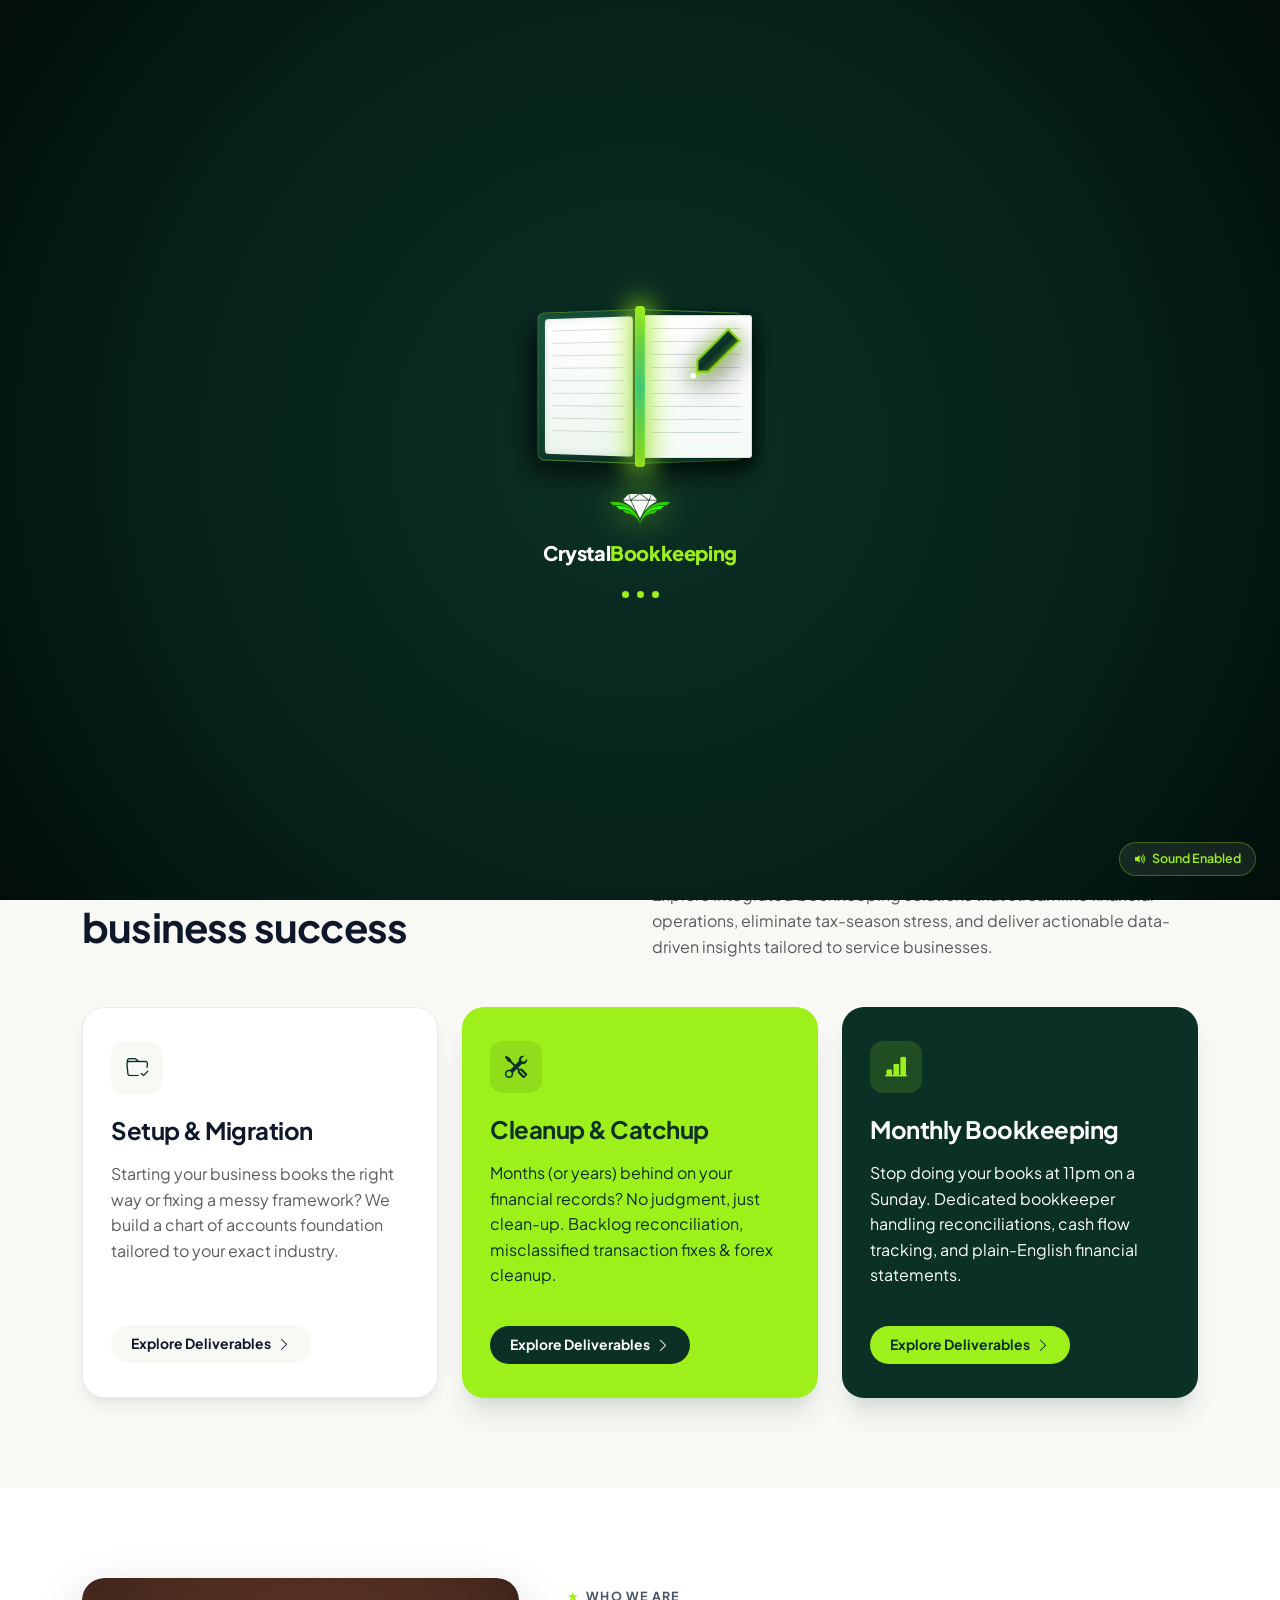
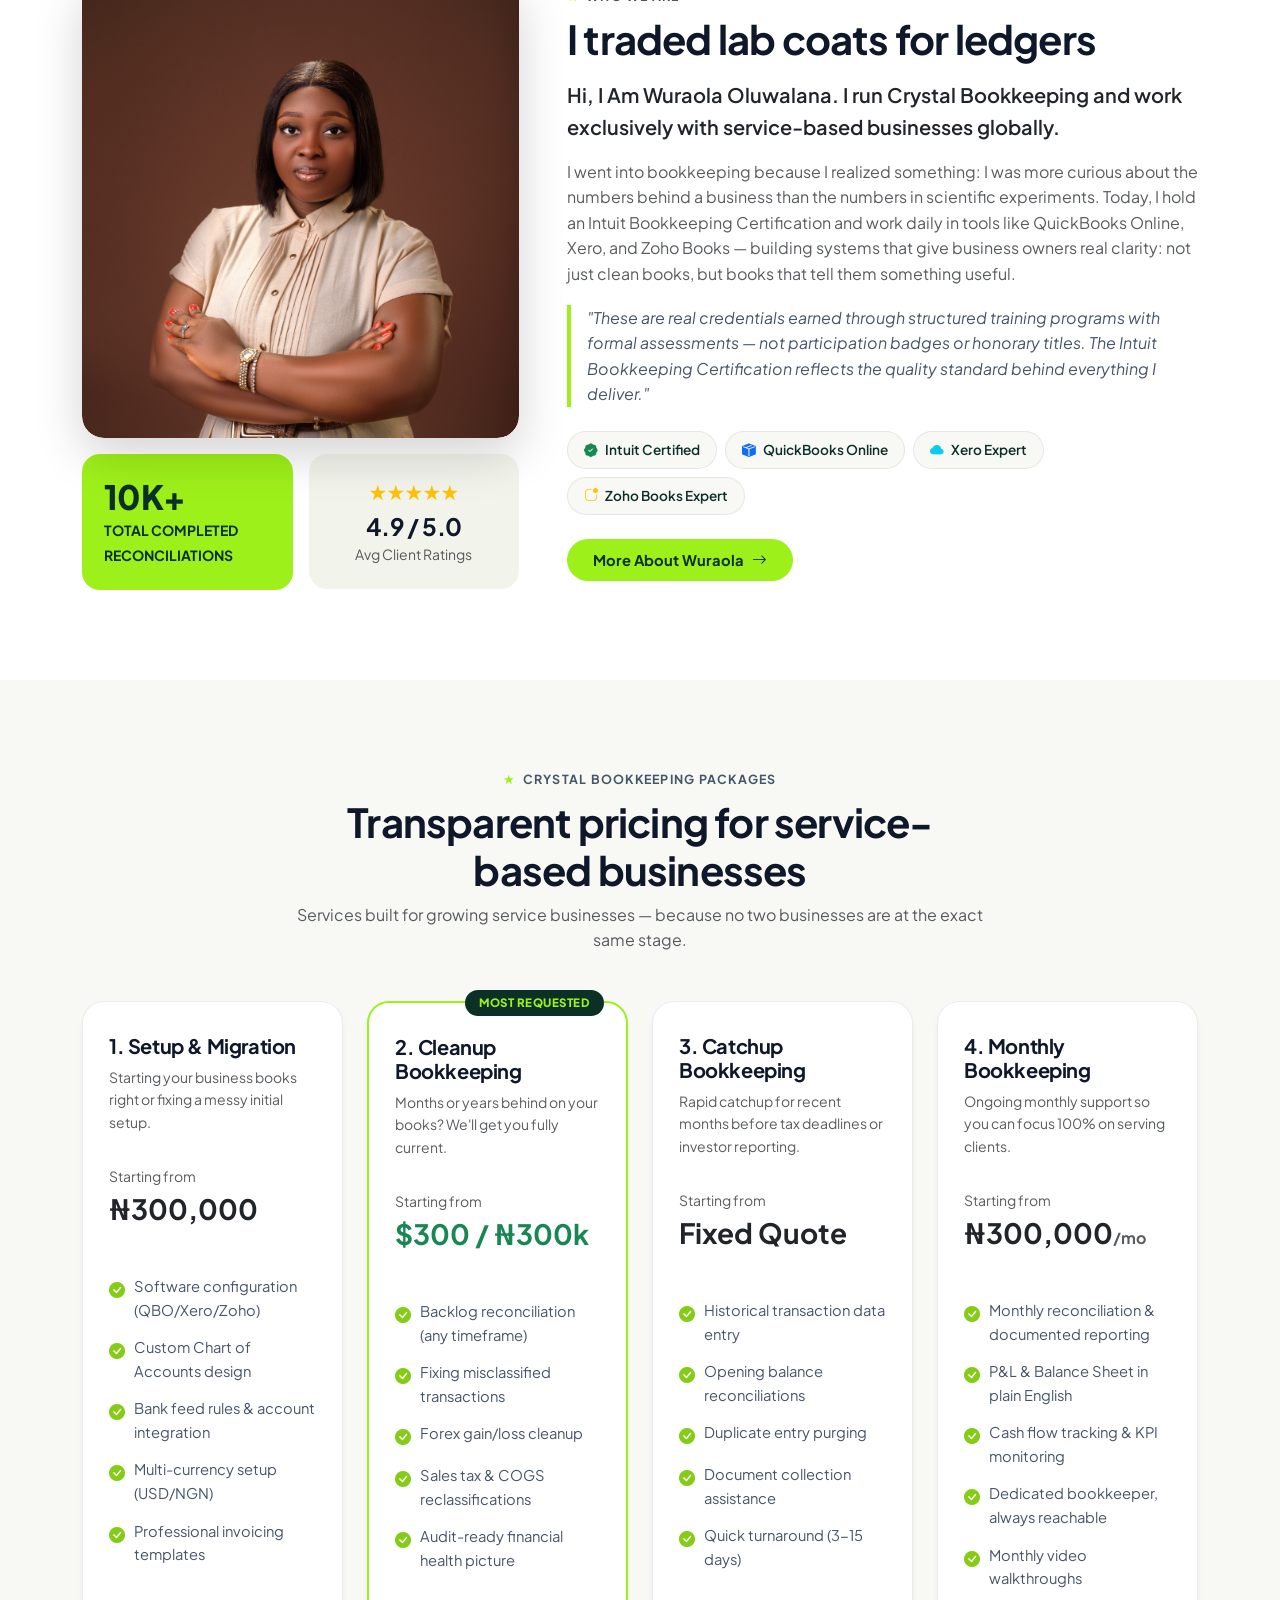
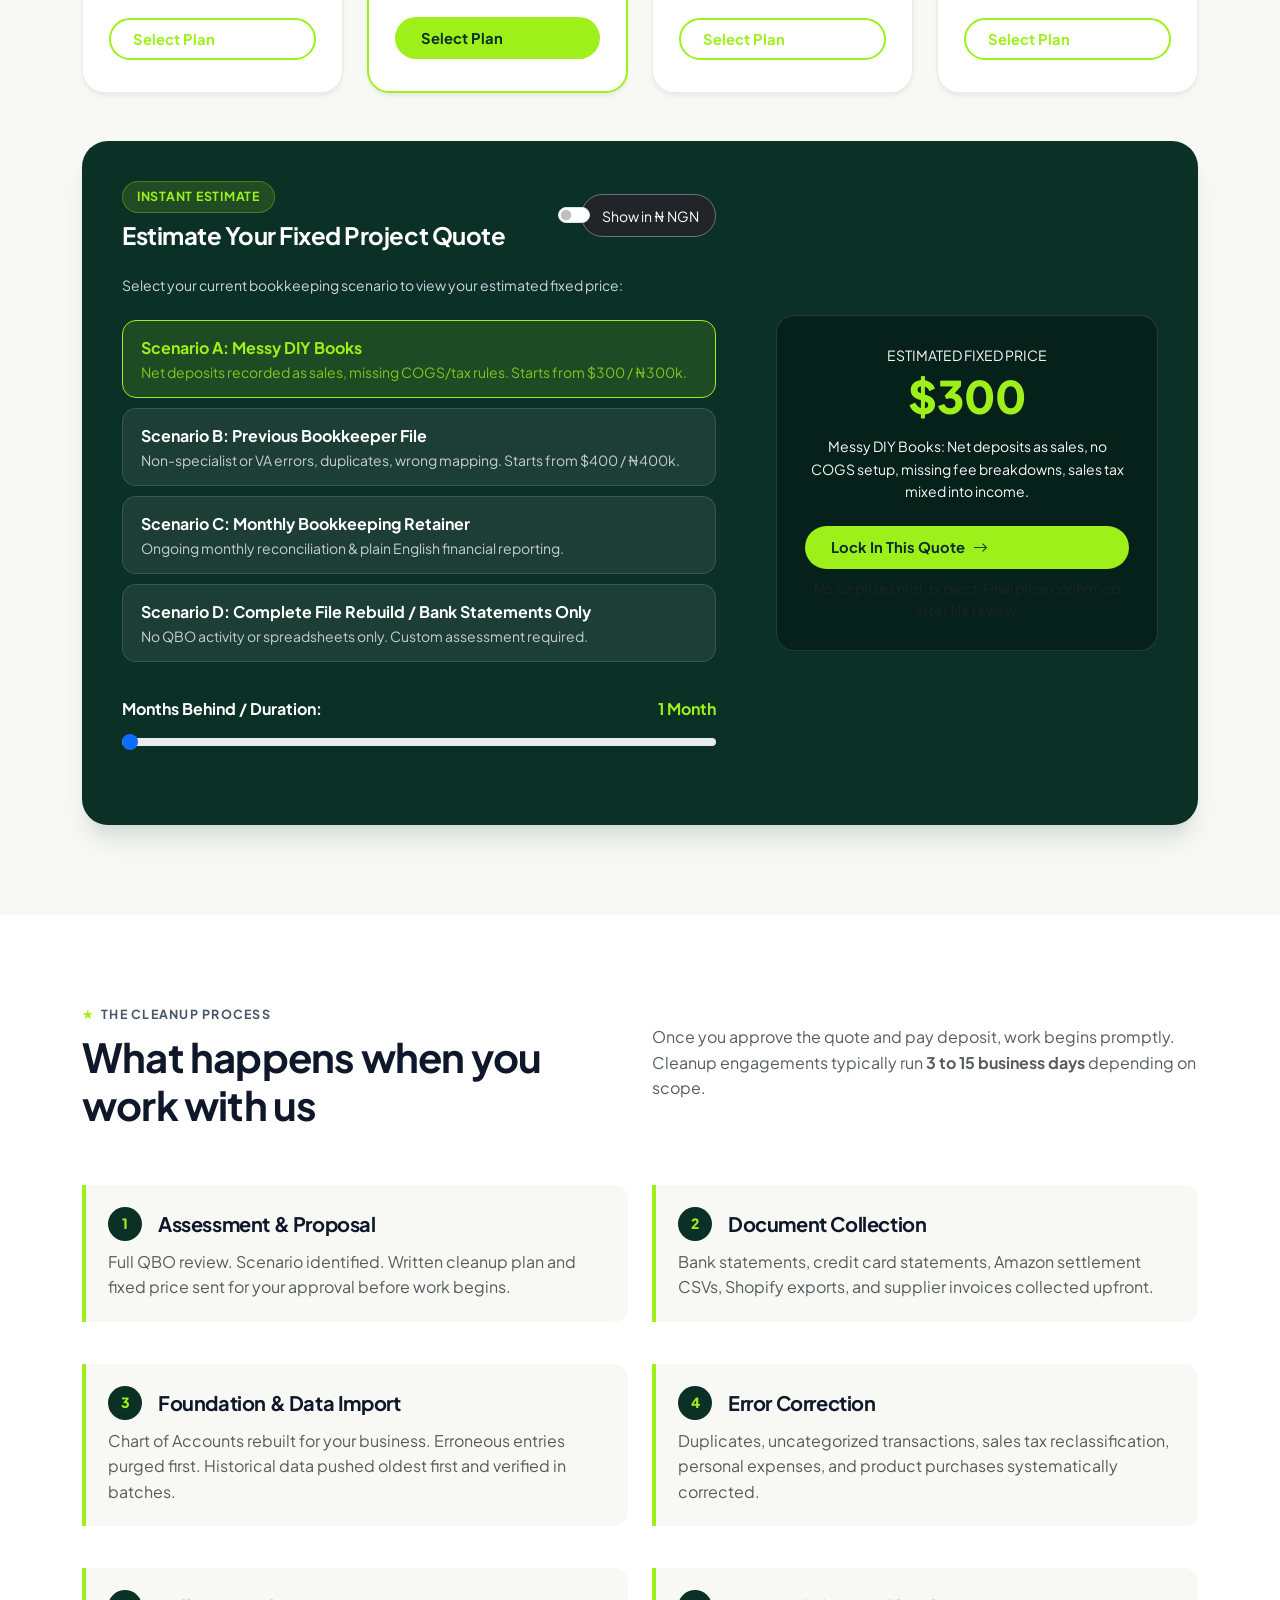
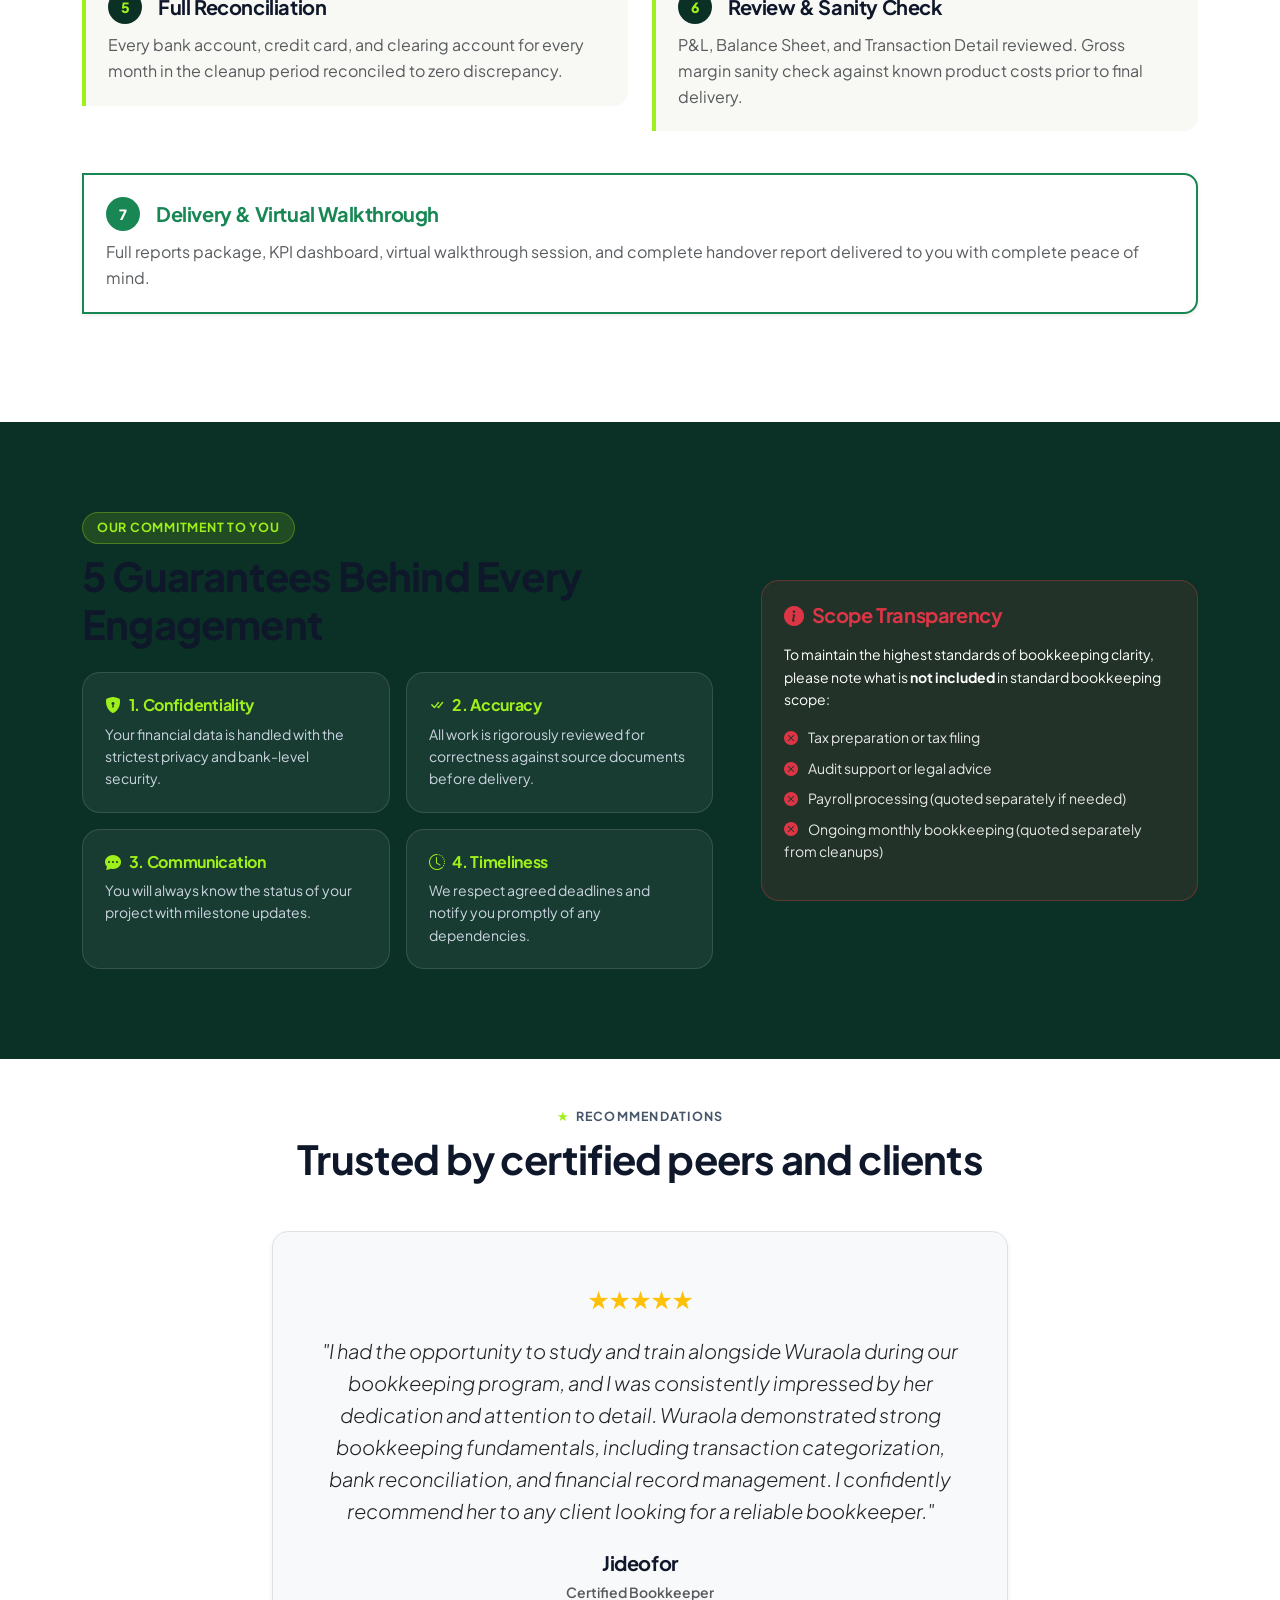
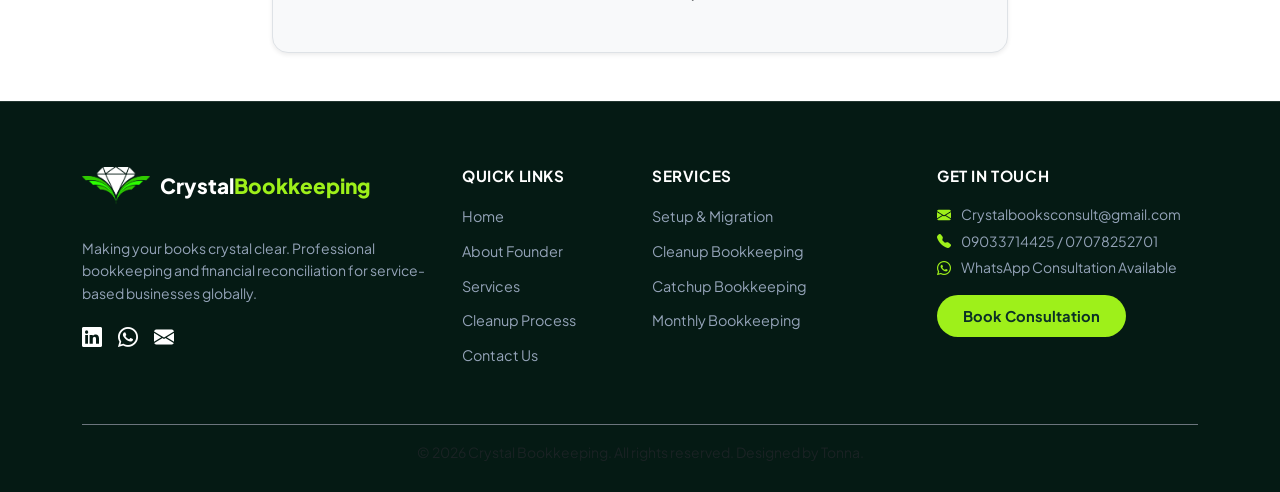
==== index.html @ b622f1d1 "feat: add Open Graph and Twitter Card social preview metadata and banner with logo icon" ====
<!DOCTYPE html>
<html lang="en">
<head>
  <meta charset="UTF-8">
  <meta name="viewport" content="width=device-width, initial-scale=1.0">
  <title>Crystal Bookkeeping | Making Your Books Crystal Clear</title>
  <meta name="description" content="Certified bookkeeping services for service-based businesses globally. Intuit, QuickBooks, Xero, and Zoho Books expert providing setup, cleanup, catchup, and monthly bookkeeping.">
  
      <!-- Open Graph / WhatsApp / Facebook / LinkedIn -->
  <meta property="og:type" content="website">
  <meta property="og:site_name" content="Crystal Bookkeeping">
  <meta property="og:title" content="Crystal Bookkeeping | Making Your Books Crystal Clear">
  <meta property="og:description" content="Certified bookkeeping services for service-based businesses globally. Intuit QuickBooks, Xero, and Zoho Books expert providing setup, cleanup, catchup, and monthly retainers.">
  <meta property="og:image" content="assets/images/og-preview.png">
  <meta property="og:image:secure_url" content="assets/images/og-preview.png">
  <meta property="og:image:type" content="image/png">
  <meta property="og:image:width" content="1200">
  <meta property="og:image:height" content="630">
  <meta property="og:image:alt" content="Crystal Bookkeeping Logo">

  <!-- Twitter / X Card Preview -->
  <meta name="twitter:card" content="summary_large_image">
  <meta name="twitter:title" content="Crystal Bookkeeping | Making Your Books Crystal Clear">
  <meta name="twitter:description" content="Certified bookkeeping services for service-based businesses globally. Intuit QuickBooks, Xero, and Zoho Books expert providing setup, cleanup, catchup, and monthly retainers.">
  <meta name="twitter:image" content="assets/images/og-preview.png">
  <meta name="twitter:image:alt" content="Crystal Bookkeeping Logo">

  <!-- Favicon Icons -->
  <link rel="icon" type="image/png" sizes="32x32" href="assets/images/favicon-32x32.png">
  <link rel="icon" type="image/png" sizes="16x16" href="assets/images/favicon-16x16.png">
  <link rel="apple-touch-icon" sizes="180x180" href="assets/images/apple-touch-icon.png">
  <link rel="shortcut icon" href="favicon.ico">
  <!-- Bootstrap 5 CSS -->
  <link href="https://cdn.jsdelivr.net/npm/bootstrap@5.3.2/dist/css/bootstrap.min.css" rel="stylesheet">
  <!-- Bootstrap Icons -->
  <link href="https://cdn.jsdelivr.net/npm/bootstrap-icons@1.11.2/font/bootstrap-icons.min.css" rel="stylesheet">
  <!-- Custom Theme Stylesheet (Biztop Aesthetic) -->
  <link rel="stylesheet" href="css/style.css">
</head>
<body class="preloader-active">
      <!-- ========== PRELOADER ========== -->
  <div id="crystalPreloader">
    <div class="preloader-stage">
      <!-- 3D Book Container -->
      <div class="preloader-book">
        <!-- Covers & Base Pages -->
        <div class="preloader-book__cover--left">
          <div class="preloader-book__page-content">
            <div class="ledger-lines"></div>
          </div>
        </div>
        <div class="preloader-book__spine"></div>
        <div class="preloader-book__cover--right">
          <div class="preloader-book__page-content">
            <div class="ledger-lines"></div>
            <!-- Drawing Signature Line -->
            <svg class="writing-signature" viewBox="0 0 100 30">
              <path class="signature-path" d="M5,20 Q20,5 35,18 T65,12 T95,15" />
            </svg>
          </div>
        </div>

        <!-- Flipping Pages (Right to Left 3D Flip) -->
        <div class="preloader-book__flipping-page page-1">
          <div class="page-side front">
            <div class="ledger-lines"></div>
          </div>
          <div class="page-side back">
            <div class="ledger-lines"></div>
          </div>
        </div>

        <div class="preloader-book__flipping-page page-2">
          <div class="page-side front">
            <div class="ledger-lines"></div>
          </div>
          <div class="page-side back">
            <div class="ledger-lines"></div>
          </div>
        </div>

        <div class="preloader-book__flipping-page page-3">
          <div class="page-side front">
            <div class="ledger-lines"></div>
          </div>
          <div class="page-side back">
            <div class="ledger-lines"></div>
          </div>
        </div>

        <!-- Animated Writing Pen -->
        <div class="preloader-pen">
          <svg viewBox="0 0 40 40" class="pen-svg">
            <path d="M28,4 L36,12 L14,34 L6,34 L6,26 Z" fill="url(#penGradient)" stroke="#84CC16" stroke-width="1.5" />
            <polygon points="6,34 3,37 8,36" fill="#9EF01A" />
            <circle cx="3" cy="37" r="2" fill="#FFFFFF" class="nib-glow" />
            <defs>
              <linearGradient id="penGradient" x1="0%" y1="0%" x2="100%" y2="100%">
                <stop offset="0%" stop-color="#1B5E42" />
                <stop offset="50%" stop-color="#0B3026" />
                <stop offset="100%" stop-color="#9EF01A" />
              </linearGradient>
            </defs>
          </svg>
        </div>
      </div>
    </div>

    <!-- Logo + brand name -->
    <div class="preloader-logo">
      <img src="assets/images/logo-icon.png" alt="Crystal Bookkeeping">
      <div class="preloader-logo__name">Crystal<span>Bookkeeping</span></div>
    </div>

    <!-- Pulsing dots -->
    <div class="preloader-dots">
      <span></span>
      <span></span>
      <span></span>
    </div>

    <!-- Sound indicator -->
    <div class="preloader-sound-hint" id="preloaderSoundHint">
      <i class="bi bi-volume-up-fill"></i> Sound Enabled
    </div>
  </div>
  <!-- ========== END PRELOADER ========== -->


  <!-- Top Announcement Header -->

  <!-- Sticky Navbar -->
  <nav class="navbar navbar-expand-lg navbar-dark main-navbar sticky-top">
    <div class="container">
      <a class="navbar-brand" href="index.html">
        <img src="assets/images/logo-icon.png" alt="Crystal Bookkeeping Logo" style="height:38px; width:auto;">
        <span>Crystal<span style="color: var(--brand-lime-bright);">Bookkeeping</span></span>
      </a>
      <button class="navbar-toggler" type="button" data-bs-toggle="collapse" data-bs-target="#navbarMain" aria-controls="navbarMain" aria-expanded="false" aria-label="Toggle navigation">
        <span class="navbar-toggler-icon"></span>
      </button>
      <div class="collapse navbar-collapse" id="navbarMain">
        <ul class="navbar-nav mx-auto mb-2 mb-lg-0">
          <li class="nav-item"><a class="nav-link active" href="index.html">Home</a></li>
          <li class="nav-item"><a class="nav-link" href="about.html">About Us</a></li>
          <li class="nav-item"><a class="nav-link" href="services.html">Services & Packages</a></li>
          <li class="nav-item"><a class="nav-link" href="index.html#process">Cleanup Process</a></li>
          <li class="nav-item"><a class="nav-link" href="index.html#estimator">Pricing Estimator</a></li>
          <li class="nav-item"><a class="nav-link" href="contact.html">Contact</a></li>
        </ul>
        <a href="#bookingModal" class="btn btn-lime" data-bs-toggle="modal" data-bs-target="#bookingModal">
          Book Appointment <i class="bi bi-arrow-right-circle-fill"></i>
        </a>
      </div>
    </div>
  </nav>

  <!-- Hero Section -->
  <section class="hero-section">
    <div class="container">
      <div class="row align-items-center">
        <div class="col-lg-6 mb-5 mb-lg-0">
          <div class="badge-pill-lime mb-3">
            <i class="bi bi-star-fill"></i> 5.0 Intuit Certified Bookkeeper
          </div>
          <h1 class="hero-headline">
            NEXT-GEN TOP-NOTCH <span>FINANCIAL CLARITY</span>
          </h1>
          <p class="hero-subtext">
            Making your books crystal clear. We help service-based business owners locally and globally turn messy financial records into accurate, audit-ready systems you can actually understand, trust, and use to grow.
          </p>
          <div class="d-flex flex-wrap align-items-center gap-4">
            <a href="#bookingModal" class="btn btn-lime" data-bs-toggle="modal" data-bs-target="#bookingModal">
              Book Appointment <i class="bi bi-arrow-right-short fs-5"></i>
            </a>
            <a href="tel:+2349033714425" class="btn-phone">
              <div class="phone-icon-box"><i class="bi bi-telephone-fill"></i></div>
              <div>
                <span class="d-block text-uppercase" style="font-size: 0.75rem; color: #CBD5E1; letter-spacing: 0.05em;">CALL US TODAY</span>
                <span>+234 903 371 4425</span>
              </div>
            </a>
          </div>
        </div>
        <div class="col-lg-6">
          <div class="hero-image-wrapper">
            <img src="assets/images/wuraola_hero.jpg" alt="Wuraola Oluwalana - Founder, Crystal Bookkeeping" style="object-position: center top;">
            
            <!-- Floating Stat Overlay 1 -->
            <div class="floating-stat-card top-left d-none d-sm-flex align-items-center gap-3">
              <div class="brand-icon" style="width:40px; height:40px;"><i class="bi bi-check-circle-fill fs-5"></i></div>
              <div>
                <strong class="d-block text-lime fs-5">100% Audit Ready</strong>
                <span class="small text-light">Zero Discrepancy Reconciliation</span>
              </div>
            </div>

            <!-- Floating Stat Overlay 2 -->
            <div class="floating-stat-card bottom-right d-none d-sm-flex align-items-center gap-3">
              <div class="bg-dark p-2 rounded-circle"><i class="bi bi-award-fill text-lime fs-4"></i></div>
              <div>
                <strong class="d-block fs-6">Intuit Certified</strong>
                <span class="small text-light">QuickBooks • Xero • Zoho Expert</span>
              </div>
            </div>
          </div>
        </div>
      </div>
    </div>
  </section>

  <!-- Section 2: Essential Features (Biztop 3-Card Layout) -->
  <section class="approach-section">
    <div class="container">
      <div class="row align-items-end mb-5">
        <div class="col-lg-6">
          <div class="section-label mb-2">Our Approach</div>
          <h2 class="display-6 fw-bold">Essential features for modern business success</h2>
        </div>
        <div class="col-lg-6">
          <p class="text-muted mb-0">
            Explore integrated bookkeeping solutions that streamline financial operations, eliminate tax-season stress, and deliver actionable data-driven insights tailored to service businesses.
          </p>
        </div>
      </div>

      <div class="row g-4">
        <!-- Card 1: Setup & Migration -->
        <div class="col-lg-4 col-md-6">
          <div class="approach-card card-white">
            <div>
              <div class="icon-box"><i class="bi bi-folder-check"></i></div>
              <h3 class="h4 fw-bold mb-3">Setup & Migration</h3>
              <p class="text-muted">
                Starting your business books the right way or fixing a messy framework? We build a chart of accounts foundation tailored to your exact industry.
              </p>
            </div>
            <div>
              <a href="services.html#setup" class="btn-card">Explore Deliverables <i class="bi bi-chevron-right"></i></a>
            </div>
          </div>
        </div>

        <!-- Card 2: Cleanup & Catchup (Featured Lime) -->
        <div class="col-lg-4 col-md-6">
          <div class="approach-card card-lime">
            <div>
              <div class="icon-box"><i class="bi bi-tools"></i></div>
              <h3 class="h4 fw-bold mb-3">Cleanup & Catchup</h3>
              <p>
                Months (or years) behind on your financial records? No judgment, just clean-up. Backlog reconciliation, misclassified transaction fixes & forex cleanup.
              </p>
            </div>
            <div>
              <a href="services.html#cleanup" class="btn-card">Explore Deliverables <i class="bi bi-chevron-right"></i></a>
            </div>
          </div>
        </div>

        <!-- Card 3: Monthly Bookkeeping (Dark Green) -->
        <div class="col-lg-4 col-md-6">
          <div class="approach-card card-dark">
            <div>
              <div class="icon-box"><i class="bi bi-bar-chart-line-fill"></i></div>
              <h3 class="h4 fw-bold mb-3">Monthly Bookkeeping</h3>
              <p>
                Stop doing your books at 11pm on a Sunday. Dedicated bookkeeper handling reconciliations, cash flow tracking, and plain-English financial statements.
              </p>
            </div>
            <div>
              <a href="services.html#monthly" class="btn-card">Explore Deliverables <i class="bi bi-chevron-right"></i></a>
            </div>
          </div>
        </div>
      </div>
    </div>
  </section>

  <!-- Section 3: Founder Story / Who We Are -->
  <section class="about-section">
    <div class="container">
      <div class="row align-items-center g-5">
        <div class="col-lg-5">
          <div class="row g-3">
            <div class="col-12">
              <div class="founder-img-box shadow-lg">
                <img src="assets/images/wuraola_portrait_1.jpg" alt="Wuraola Oluwalana - Lead Bookkeeper & Founder">
              </div>
            </div>
            <div class="col-6">
              <div class="stat-badge-box">
                <h3>10K+</h3>
                <span class="small fw-bold text-uppercase">Total Completed Reconciliations</span>
              </div>
            </div>
            <div class="col-6">
              <div class="rating-box text-center">
                <div class="text-warning fs-5 mb-1">★★★★★</div>
                <h4 class="fw-bold mb-0">4.9 / 5.0</h4>
                <span class="small text-muted">Avg Client Ratings</span>
              </div>
            </div>
          </div>
        </div>

        <div class="col-lg-7">
          <div class="section-label mb-2">Who We Are</div>
          <h2 class="display-6 fw-bold mb-3">I traded lab coats for ledgers</h2>
          <p class="lead text-dark fw-semibold">
            Hi, I Am Wuraola Oluwalana. I run Crystal Bookkeeping and work exclusively with service-based businesses globally.
          </p>
          <p class="text-muted">
            I went into bookkeeping because I realized something: I was more curious about the numbers behind a business than the numbers in scientific experiments. Today, I hold an Intuit Bookkeeping Certification and work daily in tools like QuickBooks Online, Xero, and Zoho Books — building systems that give business owners real clarity: not just clean books, but books that tell them something useful.
          </p>

          <div class="quote-highlight">
            "These are real credentials earned through structured training programs with formal assessments — not participation badges or honorary titles. The Intuit Bookkeeping Certification reflects the quality standard behind everything I deliver."
          </div>

          <div class="d-flex flex-wrap gap-2 my-4">
            <span class="software-pill"><i class="bi bi-patch-check-fill text-success"></i> Intuit Certified</span>
            <span class="software-pill"><i class="bi bi-box-seam-fill text-primary"></i> QuickBooks Online</span>
            <span class="software-pill"><i class="bi bi-cloud-fill text-info"></i> Xero Expert</span>
            <span class="software-pill"><i class="bi bi-app-indicator text-warning"></i> Zoho Books Expert</span>
          </div>

          <a href="about.html" class="btn btn-lime">More About Wuraola <i class="bi bi-arrow-right"></i></a>
        </div>
      </div>
    </div>
  </section>

  <!-- Section 4: Packages & Interactive Pricing Estimator -->
  <section class="pricing-section" id="estimator">
    <div class="container">
      <div class="text-center max-w-700 mx-auto mb-5">
        <div class="section-label justify-content-center mb-2">Crystal Bookkeeping Packages</div>
        <h2 class="display-6 fw-bold">Transparent pricing for service-based businesses</h2>
        <p class="text-muted">
          Services built for growing service businesses — because no two businesses are at the exact same stage.
        </p>
      </div>

      <!-- Packages Cards Grid -->
      <div class="row g-4 mb-5">
        <!-- Package 1: Setup & Migration -->
        <div class="col-lg-3 col-md-6">
          <div class="package-card">
            <h3 class="h5 fw-bold">1. Setup & Migration</h3>
            <p class="small text-muted">Starting your business books right or fixing a messy initial setup.</p>
            <div class="my-3">
              <span class="small text-muted d-block">Starting from</span>
              <strong class="fs-3 fw-bold text-dark">₦300,000</strong>
            </div>
            <ul class="deliverable-list">
              <li><i class="bi bi-check-circle-fill"></i> Software configuration (QBO/Xero/Zoho)</li>
              <li><i class="bi bi-check-circle-fill"></i> Custom Chart of Accounts design</li>
              <li><i class="bi bi-check-circle-fill"></i> Bank feed rules & account integration</li>
              <li><i class="bi bi-check-circle-fill"></i> Multi-currency setup (USD/NGN)</li>
              <li><i class="bi bi-check-circle-fill"></i> Professional invoicing templates</li>
            </ul>
            <button class="btn btn-lime-outline w-100" data-bs-toggle="modal" data-bs-target="#bookingModal" data-service="Setup and Migration">Select Plan</button>
          </div>
        </div>

        <!-- Package 2: Cleanup Bookkeeping (Featured) -->
        <div class="col-lg-3 col-md-6">
          <div class="package-card featured-pkg">
            <div class="featured-ribbon">Most Requested</div>
            <h3 class="h5 fw-bold">2. Cleanup Bookkeeping</h3>
            <p class="small text-muted">Months or years behind on your books? We'll get you fully current.</p>
            <div class="my-3">
              <span class="small text-muted d-block">Starting from</span>
              <strong class="fs-3 fw-bold text-success">$300 / ₦300k</strong>
            </div>
            <ul class="deliverable-list">
              <li><i class="bi bi-check-circle-fill"></i> Backlog reconciliation (any timeframe)</li>
              <li><i class="bi bi-check-circle-fill"></i> Fixing misclassified transactions</li>
              <li><i class="bi bi-check-circle-fill"></i> Forex gain/loss cleanup</li>
              <li><i class="bi bi-check-circle-fill"></i> Sales tax & COGS reclassifications</li>
              <li><i class="bi bi-check-circle-fill"></i> Audit-ready financial health picture</li>
            </ul>
            <button class="btn btn-lime w-100" data-bs-toggle="modal" data-bs-target="#bookingModal" data-service="Cleanup Bookkeeping">Select Plan</button>
          </div>
        </div>

        <!-- Package 3: Catchup Bookkeeping -->
        <div class="col-lg-3 col-md-6">
          <div class="package-card">
            <h3 class="h5 fw-bold">3. Catchup Bookkeeping</h3>
            <p class="small text-muted">Rapid catchup for recent months before tax deadlines or investor reporting.</p>
            <div class="my-3">
              <span class="small text-muted d-block">Starting from</span>
              <strong class="fs-3 fw-bold text-dark">Fixed Quote</strong>
            </div>
            <ul class="deliverable-list">
              <li><i class="bi bi-check-circle-fill"></i> Historical transaction data entry</li>
              <li><i class="bi bi-check-circle-fill"></i> Opening balance reconciliations</li>
              <li><i class="bi bi-check-circle-fill"></i> Duplicate entry purging</li>
              <li><i class="bi bi-check-circle-fill"></i> Document collection assistance</li>
              <li><i class="bi bi-check-circle-fill"></i> Quick turnaround (3-15 days)</li>
            </ul>
            <button class="btn btn-lime-outline w-100" data-bs-toggle="modal" data-bs-target="#bookingModal" data-service="Catchup Bookkeeping">Select Plan</button>
          </div>
        </div>

        <!-- Package 4: Monthly Bookkeeping -->
        <div class="col-lg-3 col-md-6">
          <div class="package-card">
            <h3 class="h5 fw-bold">4. Monthly Bookkeeping</h3>
            <p class="small text-muted">Ongoing monthly support so you can focus 100% on serving clients.</p>
            <div class="my-3">
              <span class="small text-muted d-block">Starting from</span>
              <strong class="fs-3 fw-bold text-dark">₦300,000<span class="fs-6 text-muted">/mo</span></strong>
            </div>
            <ul class="deliverable-list">
              <li><i class="bi bi-check-circle-fill"></i> Monthly reconciliation & documented reporting</li>
              <li><i class="bi bi-check-circle-fill"></i> P&L & Balance Sheet in plain English</li>
              <li><i class="bi bi-check-circle-fill"></i> Cash flow tracking & KPI monitoring</li>
              <li><i class="bi bi-check-circle-fill"></i> Dedicated bookkeeper, always reachable</li>
              <li><i class="bi bi-check-circle-fill"></i> Monthly video walkthroughs</li>
            </ul>
            <button class="btn btn-lime-outline w-100" data-bs-toggle="modal" data-bs-target="#bookingModal" data-service="Monthly Bookkeeping">Select Plan</button>
          </div>
        </div>
      </div>

      <!-- Interactive Calculator Section -->
      <div class="calculator-box mt-5">
        <div class="row align-items-center">
          <div class="col-lg-7">
            <div class="d-flex flex-column flex-sm-row align-items-start align-items-sm-center justify-content-between gap-3 mb-4">
              <div>
                <span class="badge-pill-lime mb-2">Instant Estimate</span>
                <h3 class="h4 fw-bold text-white mb-0">Estimate Your Fixed Project Quote</h3>
              </div>

              <!-- Currency Switcher Toggle -->
              <div class="form-check form-switch bg-dark px-3 py-2 rounded-pill border border-secondary m-0">
                <input class="form-check-input" type="checkbox" id="currencyToggle">
                <label class="form-check-label text-white small ms-1" for="currencyToggle">Show in ₦ NGN</label>
              </div>
            </div>

            <p class="small text-slate mb-4">Select your current bookkeeping scenario to view your estimated fixed price:</p>

            <button class="scenario-btn active" data-scenario="scenarioA">
              <div class="fw-bold">Scenario A: Messy DIY Books</div>
              <div class="small opacity-75">Net deposits recorded as sales, missing COGS/tax rules. Starts from $300 / ₦300k.</div>
            </button>

            <button class="scenario-btn" data-scenario="scenarioB">
              <div class="fw-bold">Scenario B: Previous Bookkeeper File</div>
              <div class="small opacity-75">Non-specialist or VA errors, duplicates, wrong mapping. Starts from $400 / ₦400k.</div>
            </button>

            <button class="scenario-btn" data-scenario="scenarioC">
              <div class="fw-bold">Scenario C: Monthly Bookkeeping Retainer</div>
              <div class="small opacity-75">Ongoing monthly reconciliation & plain English financial reporting.</div>
            </button>

            <button class="scenario-btn" data-scenario="rebuild">
              <div class="fw-bold">Scenario D: Complete File Rebuild / Bank Statements Only</div>
              <div class="small opacity-75">No QBO activity or spreadsheets only. Custom assessment required.</div>
            </button>

            <!-- Months Slider -->
            <div class="my-4">
              <div class="d-flex justify-content-between text-white mb-2">
                <label for="monthsSlider" class="fw-bold">Months Behind / Duration:</label>
                <span id="monthsValueDisplay" class="fw-bold text-lime">1 Month</span>
              </div>
              <input type="range" class="form-range" id="monthsSlider" min="1" max="24" value="1">
            </div>
          </div>

          <div class="col-lg-5 ps-lg-5 mt-4 mt-lg-0">
            <div class="price-display-box">
              <span class="text-uppercase small text-light d-block mb-2">ESTIMATED FIXED PRICE</span>
              <div id="calculatedPrice" class="calculated-price">$300</div>
              <p id="scenarioDescription" class="small text-light mt-3 mb-4">
                Messy DIY Books: Net deposits as sales, no COGS setup, missing fee breakdowns, sales tax mixed into income.
              </p>
              <button class="btn btn-lime w-100" data-bs-toggle="modal" data-bs-target="#bookingModal">
                Lock In This Quote <i class="bi bi-arrow-right"></i>
              </button>
              <span class="small text-muted d-block mt-2">No surprises mid-project. Final price confirmed after file review.</span>
            </div>
          </div>
        </div>
      </div>
    </div>
  </section>

  <!-- Section 5: The 7-Step Cleanup & Onboarding Process -->
  <section class="process-section" id="process">
    <div class="container">
      <div class="row align-items-center mb-5">
        <div class="col-lg-6">
          <div class="section-label mb-2">The Cleanup Process</div>
          <h2 class="display-6 fw-bold">What happens when you work with us</h2>
        </div>
        <div class="col-lg-6">
          <p class="text-muted">
            Once you approve the quote and pay deposit, work begins promptly. Cleanup engagements typically run <strong>3 to 15 business days</strong> depending on scope.
          </p>
        </div>
      </div>

      <div class="row g-4">
        <!-- Step 1 -->
        <div class="col-lg-6">
          <div class="step-card">
            <div class="d-flex align-items-center gap-3 mb-2">
              <div class="step-number">1</div>
              <h3 class="h5 fw-bold mb-0">Assessment & Proposal</h3>
            </div>
            <p class="text-muted mb-0">
              Full QBO review. Scenario identified. Written cleanup plan and fixed price sent for your approval before work begins.
            </p>
          </div>
        </div>

        <!-- Step 2 -->
        <div class="col-lg-6">
          <div class="step-card">
            <div class="d-flex align-items-center gap-3 mb-2">
              <div class="step-number">2</div>
              <h3 class="h5 fw-bold mb-0">Document Collection</h3>
            </div>
            <p class="text-muted mb-0">
              Bank statements, credit card statements, Amazon settlement CSVs, Shopify exports, and supplier invoices collected upfront.
            </p>
          </div>
        </div>

        <!-- Step 3 -->
        <div class="col-lg-6">
          <div class="step-card">
            <div class="d-flex align-items-center gap-3 mb-2">
              <div class="step-number">3</div>
              <h3 class="h5 fw-bold mb-0">Foundation & Data Import</h3>
            </div>
            <p class="text-muted mb-0">
              Chart of Accounts rebuilt for your business. Erroneous entries purged first. Historical data pushed oldest first and verified in batches.
            </p>
          </div>
        </div>

        <!-- Step 4 -->
        <div class="col-lg-6">
          <div class="step-card">
            <div class="d-flex align-items-center gap-3 mb-2">
              <div class="step-number">4</div>
              <h3 class="h5 fw-bold mb-0">Error Correction</h3>
            </div>
            <p class="text-muted mb-0">
              Duplicates, uncategorized transactions, sales tax reclassification, personal expenses, and product purchases systematically corrected.
            </p>
          </div>
        </div>

        <!-- Step 5 -->
        <div class="col-lg-6">
          <div class="step-card">
            <div class="d-flex align-items-center gap-3 mb-2">
              <div class="step-number">5</div>
              <h3 class="h5 fw-bold mb-0">Full Reconciliation</h3>
            </div>
            <p class="text-muted mb-0">
              Every bank account, credit card, and clearing account for every month in the cleanup period reconciled to zero discrepancy.
            </p>
          </div>
        </div>

        <!-- Step 6 -->
        <div class="col-lg-6">
          <div class="step-card">
            <div class="d-flex align-items-center gap-3 mb-2">
              <div class="step-number">6</div>
              <h3 class="h5 fw-bold mb-0">Review & Sanity Check</h3>
            </div>
            <p class="text-muted mb-0">
              P&L, Balance Sheet, and Transaction Detail reviewed. Gross margin sanity check against known product costs prior to final delivery.
            </p>
          </div>
        </div>

        <!-- Step 7 -->
        <div class="col-lg-12">
          <div class="step-card bg-white border border-2 border-success shadow-sm">
            <div class="d-flex align-items-center gap-3 mb-2">
              <div class="step-number bg-success text-white">7</div>
              <h3 class="h5 fw-bold text-success mb-0">Delivery & Virtual Walkthrough</h3>
            </div>
            <p class="text-muted mb-0">
              Full reports package, KPI dashboard, virtual walkthrough session, and complete handover report delivered to you with complete peace of mind.
            </p>
          </div>
        </div>
      </div>
    </div>
  </section>

  <!-- Section 6: Commitments & Scope Transparency -->
  <section class="standards-section">
    <div class="container">
      <div class="row align-items-center g-5">
        <div class="col-lg-7">
          <div class="badge-pill-lime mb-2">Our Commitment To You</div>
          <h2 class="display-6 fw-bold mb-4">5 Guarantees Behind Every Engagement</h2>

          <div class="row g-3">
            <div class="col-md-6">
              <div class="standard-item-box">
                <h4 class="h6 fw-bold text-lime"><i class="bi bi-shield-lock-fill me-2"></i>1. Confidentiality</h4>
                <p class="small text-slate mb-0">Your financial data is handled with the strictest privacy and bank-level security.</p>
              </div>
            </div>
            <div class="col-md-6">
              <div class="standard-item-box">
                <h4 class="h6 fw-bold text-lime"><i class="bi bi-check-all me-2"></i>2. Accuracy</h4>
                <p class="small text-slate mb-0">All work is rigorously reviewed for correctness against source documents before delivery.</p>
              </div>
            </div>
            <div class="col-md-6">
              <div class="standard-item-box">
                <h4 class="h6 fw-bold text-lime"><i class="bi bi-chat-dots-fill me-2"></i>3. Communication</h4>
                <p class="small text-slate mb-0">You will always know the status of your project with milestone updates.</p>
              </div>
            </div>
            <div class="col-md-6">
              <div class="standard-item-box">
                <h4 class="h6 fw-bold text-lime"><i class="bi bi-clock-history me-2"></i>4. Timeliness</h4>
                <p class="small text-slate mb-0">We respect agreed deadlines and notify you promptly of any dependencies.</p>
              </div>
            </div>
          </div>
        </div>

        <div class="col-lg-5">
          <div class="exclusion-box">
            <h3 class="h5 fw-bold text-danger mb-3"><i class="bi bi-info-circle-fill me-2"></i>Scope Transparency</h3>
            <p class="small text-white opacity-90 mb-3">To maintain the highest standards of bookkeeping clarity, please note what is <strong>not included</strong> in standard bookkeeping scope:</p>
            <ul class="list-unstyled small text-white opacity-90">
              <li class="mb-2"><i class="bi bi-x-circle-fill text-danger me-2"></i> Tax preparation or tax filing</li>
              <li class="mb-2"><i class="bi bi-x-circle-fill text-danger me-2"></i> Audit support or legal advice</li>
              <li class="mb-2"><i class="bi bi-x-circle-fill text-danger me-2"></i> Payroll processing (quoted separately if needed)</li>
              <li class="mb-0"><i class="bi bi-x-circle-fill text-danger me-2"></i> Ongoing monthly bookkeeping (quoted separately from cleanups)</li>
            </ul>
          </div>
        </div>
      </div>
    </div>
  </section>

  <!-- Section 7: Recommendation & Testimonials -->
  <section class="py-5 bg-white">
    <div class="container">
      <div class="text-center max-w-700 mx-auto mb-5">
        <div class="section-label justify-content-center mb-2">Recommendations</div>
        <h2 class="display-6 fw-bold">Trusted by certified peers and clients</h2>
      </div>

      <div class="row justify-content-center">
        <div class="col-lg-8">
          <div class="p-4 p-md-5 rounded-4 bg-light border shadow-sm text-center">
            <div class="text-warning fs-4 mb-3">★★★★★</div>
            <p class="lead fst-italic text-dark mb-4">
              "I had the opportunity to study and train alongside Wuraola during our bookkeeping program, and I was consistently impressed by her dedication and attention to detail. Wuraola demonstrated strong bookkeeping fundamentals, including transaction categorization, bank reconciliation, and financial record management. I confidently recommend her to any client looking for a reliable bookkeeper."
            </p>
            <h3 class="h5 fw-bold mb-1">Jideofor</h3>
            <span class="small text-muted fw-semibold">Certified Bookkeeper</span>
          </div>
        </div>
      </div>
    </div>
  </section>

  <!-- Footer -->
  <footer class="site-footer">
    <div class="container">
      <div class="row g-4 mb-5">
        <div class="col-lg-4">
          <a class="navbar-brand mb-3" href="index.html">
            <img src="assets/images/logo-icon.png" alt="Crystal Bookkeeping Logo" style="height:38px; width:auto;">
            <span>Crystal<span style="color: var(--brand-lime-bright);">Bookkeeping</span></span>
          </a>
          <p class="small text-slate mt-3">
            Making your books crystal clear. Professional bookkeeping and financial reconciliation for service-based businesses globally.
          </p>
          <div class="d-flex gap-3 fs-5">
            <a href="https://www.linkedin.com/in/wuraola-oluwalana" target="_blank" class="text-white"><i class="bi bi-linkedin"></i></a>
            <a href="https://wa.me/2349033714425" target="_blank" class="text-white"><i class="bi bi-whatsapp"></i></a>
            <a href="mailto:Crystalbooksconsult@gmail.com" class="text-white"><i class="bi bi-envelope-fill"></i></a>
          </div>
        </div>

        <div class="col-lg-2 col-6">
          <h5>Quick Links</h5>
          <ul class="footer-links">
            <li><a href="index.html">Home</a></li>
            <li><a href="about.html">About Founder</a></li>
            <li><a href="services.html">Services</a></li>
            <li><a href="#process">Cleanup Process</a></li>
            <li><a href="contact.html">Contact Us</a></li>
          </ul>
        </div>

        <div class="col-lg-3 col-6">
          <h5>Services</h5>
          <ul class="footer-links">
            <li><a href="services.html#setup">Setup & Migration</a></li>
            <li><a href="services.html#cleanup">Cleanup Bookkeeping</a></li>
            <li><a href="services.html#catchup">Catchup Bookkeeping</a></li>
            <li><a href="services.html#monthly">Monthly Bookkeeping</a></li>
          </ul>
        </div>

        <div class="col-lg-3">
          <h5>Get In Touch</h5>
          <p class="small text-slate mb-1"><i class="bi bi-envelope-fill text-lime me-2"></i> Crystalbooksconsult@gmail.com</p>
          <p class="small text-slate mb-1"><i class="bi bi-telephone-fill text-lime me-2"></i> 09033714425 / 07078252701</p>
          <p class="small text-slate mb-3"><i class="bi bi-whatsapp text-lime me-2"></i> WhatsApp Consultation Available</p>
          <a href="#bookingModal" class="btn btn-lime btn-sm" data-bs-toggle="modal" data-bs-target="#bookingModal">Book Consultation</a>
        </div>
      </div>

      <div class="border-top border-secondary pt-3 text-center small text-muted">
        &copy; 2026 Crystal Bookkeeping. All rights reserved. Designed by Tonna.
      </div>
    </div>
  </footer>

  <!-- Booking Modal -->
  <div class="modal fade" id="bookingModal" tabindex="-1" aria-labelledby="bookingModalLabel" aria-hidden="true">
    <div class="modal-dialog modal-dialog-centered">
      <div class="modal-content rounded-4 border-0">
        <div class="modal-header bg-dark text-white rounded-top-4">
          <h5 class="modal-header-title h5 fw-bold mb-0 text-white" id="bookingModalLabel">
            <span class="text-lime">💎 Book Consultation</span> with Wuraola
          </h5>
          <button type="button" class="btn-close btn-close-white" data-bs-dismiss="modal" aria-label="Close"></button>
        </div>
        <div class="modal-body p-4">
          <form id="bookingForm">
            <div class="mb-3">
              <label for="modalClientName" class="form-label fw-semibold">Your Name *</label>
              <input type="text" class="form-control" id="modalClientName" placeholder="e.g. Jane Doe" required>
            </div>
            <div class="row g-3 mb-3">
              <div class="col-md-6">
                <label for="modalClientEmail" class="form-label fw-semibold">Email Address *</label>
                <input type="email" class="form-control" id="modalClientEmail" placeholder="name@company.com" required>
              </div>
              <div class="col-md-6">
                <label for="modalClientPhone" class="form-label fw-semibold">Phone / WhatsApp *</label>
                <input type="tel" class="form-control" id="modalClientPhone" placeholder="+234..." required>
              </div>
            </div>
            <div class="mb-3">
              <label for="modalServiceSelect" class="form-label fw-semibold">Service Package Needed</label>
              <select class="form-select" id="modalServiceSelect">
                <option value="Cleanup Bookkeeping">Cleanup Bookkeeping (Backlog/Messy File)</option>
                <option value="Setup and Migration">Setup and Migration (New CoA/Software)</option>
                <option value="Monthly Bookkeeping">Monthly Bookkeeping Retainer</option>
                <option value="Catchup Bookkeeping">Catchup Bookkeeping</option>
              </select>
            </div>
            <div class="mb-3">
              <label for="modalSoftwareSelect" class="form-label fw-semibold">Primary Accounting Software</label>
              <select class="form-select" id="modalSoftwareSelect">
                <option value="QuickBooks Online">QuickBooks Online</option>
                <option value="Xero">Xero</option>
                <option value="Zoho Books">Zoho Books</option>
                <option value="Spreadsheets / None">Spreadsheets / Bank Statements Only</option>
              </select>
            </div>
            <div class="mb-3">
              <label for="modalNotes" class="form-label fw-semibold">Brief Description of Your Books</label>
              <textarea class="form-control" id="modalNotes" rows="3" placeholder="Tell us how many months behind you are or what needs fixing..."></textarea>
            </div>
            <button type="submit" class="btn btn-lime w-100 py-3 fw-bold">
              Submit & Connect on WhatsApp <i class="bi bi-whatsapp"></i>
            </button>
          </form>
        </div>
      </div>
    </div>
  </div>

  <!-- Bootstrap 5 JS Bundle -->
  <script src="https://cdn.jsdelivr.net/npm/bootstrap@5.3.2/dist/js/bootstrap.bundle.min.js"></script>
  <!-- Custom JS -->
  <script src="js/main.js"></script>
  <script src="js/preloader.js"></script>
  <script src="js/scroll-reveal.js"></script>
</body>
</html>
---- css/style.css ----
/* ==========================================================================
   Crystal Bookkeeping - Custom Bootstrap 5 Theme Extension
   Design Aesthetic: Biztop Inspired (Deep Forest Green & Vibrant Lime Accent)
   Target Host: cPanel / Apache / Any Web Server
   ========================================================================== */

@import url('https://fonts.googleapis.com/css2?family=Plus+Jakarta+Sans:ital,wght@0,400;0,500;0,600;0,700;0,800;1,400&display=swap');

/* ==========================================================================
   PRELOADER — 3D Cascading Flipping Book & Pen Writing Animation
   ========================================================================== */

/* Hide page scroll while preloader is active */
body.preloader-active {
  overflow: hidden;
}

#crystalPreloader {
  position: fixed;
  inset: 0;
  z-index: 99999;
  background: radial-gradient(circle at center, #0B3026 0%, #061F18 65%, #020E0A 100%);
  display: flex;
  align-items: center;
  justify-content: center;
  flex-direction: column;
  gap: 22px;
}

.preloader-stage {
  position: relative;
  width: 280px;
  height: 170px;
  display: flex;
  align-items: center;
  justify-content: center;
}

/* ── 3D Book Container ── */
.preloader-book {
  position: relative;
  width: 240px;
  height: 155px;
  perspective: 1000px;
  perspective-origin: 50% 50%;
  transform-style: preserve-3d;
}

/* Left Cover (Base) */
.preloader-book__cover--left {
  position: absolute;
  top: 0; left: 0;
  width: 50%; height: 100%;
  background: linear-gradient(145deg, #1B5E42 0%, #0B3026 100%);
  border-radius: 8px 0 0 8px;
  transform-origin: right center;
  transform: rotateY(-26deg);
  border: 1.5px solid rgba(158,240,26,0.35);
  border-right: none;
  box-shadow: -12px 14px 28px rgba(0,0,0,0.6), inset -6px 0 16px rgba(0,0,0,0.35);
  z-index: 1;
}

/* Right Cover (Base) */
.preloader-book__cover--right {
  position: absolute;
  top: 0; right: 0;
  width: 50%; height: 100%;
  background: linear-gradient(35deg, #1B5E42 0%, #0B3026 100%);
  border-radius: 0 8px 8px 0;
  transform-origin: left center;
  transform: rotateY(26deg);
  border: 1.5px solid rgba(158,240,26,0.35);
  border-left: none;
  box-shadow: 12px 14px 28px rgba(0,0,0,0.6), inset 6px 0 16px rgba(0,0,0,0.35);
  z-index: 1;
}

/* Inner Page Paper Background */
.preloader-book__page-content {
  position: absolute;
  inset: 6px 8px;
  background: linear-gradient(180deg, #FFFFFF 0%, #EDF6EE 100%);
  border-radius: 4px;
  box-shadow: inset 0 0 10px rgba(11,48,38,0.12);
  overflow: hidden;
}

/* Ruled Ledger Lines */
.ledger-lines {
  position: absolute;
  inset: 12px 10px;
  background: repeating-linear-gradient(
    to bottom,
    rgba(11, 48, 38, 0.16) 0px,
    rgba(11, 48, 38, 0.16) 1px,
    transparent 1px,
    transparent 13px
  );
}

/* Glowing Book Spine */
.preloader-book__spine {
  position: absolute;
  top: -3px;
  left: 50%;
  transform: translateX(-50%);
  width: 10px;
  height: calc(100% + 6px);
  background: linear-gradient(to bottom, #9EF01A 0%, #4ade80 50%, #9EF01A 100%);
  border-radius: 3px;
  box-shadow: 0 0 24px 6px rgba(158,240,26,0.75);
  z-index: 15;
}

/* ── 3D Flipping Pages (Right to Left Cascade) ── */
.preloader-book__flipping-page {
  position: absolute;
  top: 6px;
  left: 50%;
  width: calc(50% - 8px);
  height: calc(100% - 12px);
  transform-origin: left center;
  transform-style: preserve-3d;
  z-index: 8;
  border-radius: 0 4px 4px 0;
}

.page-side {
  position: absolute;
  inset: 0;
  background: linear-gradient(180deg, #FFFFFF 0%, #F4FAF5 100%);
  border-radius: 0 4px 4px 0;
  backface-visibility: hidden;
  border: 1px solid rgba(11, 48, 38, 0.12);
  box-shadow: 2px 4px 12px rgba(0,0,0,0.18);
  overflow: hidden;
}
.page-side.back {
  transform: rotateY(180deg);
  border-radius: 4px 0 0 4px;
  background: linear-gradient(180deg, #F8FAF7 0%, #EDF6EE 100%);
}

/* Page Cascade Flip Animations */
.preloader-book__flipping-page.page-1 {
  animation: flipPageCascade 2.2s 0.3s cubic-bezier(0.45, 0, 0.25, 1) infinite;
}
.preloader-book__flipping-page.page-2 {
  animation: flipPageCascade 2.2s 0.9s cubic-bezier(0.45, 0, 0.25, 1) infinite;
}
.preloader-book__flipping-page.page-3 {
  animation: flipPageCascade 2.2s 1.5s cubic-bezier(0.45, 0, 0.25, 1) infinite;
}

@keyframes flipPageCascade {
  0% {
    transform: rotateY(0deg) translateZ(2px);
    box-shadow: 0 4px 10px rgba(0,0,0,0.15);
  }
  40% {
    transform: rotateY(-90deg) translateZ(24px) scale(1.05);
    box-shadow: 0 20px 32px rgba(0,0,0,0.4);
  }
  80%, 100% {
    transform: rotateY(-180deg) translateZ(2px);
    box-shadow: 0 4px 10px rgba(0,0,0,0.15);
  }
}

/* ── Writing Fountain Pen Animation ── */
.preloader-pen {
  position: absolute;
  top: 15px;
  right: 15px;
  width: 56px;
  height: 56px;
  z-index: 30;
  pointer-events: none;
  filter: drop-shadow(0 8px 14px rgba(0,0,0,0.6));
  animation: penWritingLoop 2.4s ease-in-out infinite;
}
.pen-svg {
  width: 100%;
  height: 100%;
  filter: drop-shadow(0 0 8px rgba(158,240,26,0.6));
}
.nib-glow {
  animation: nibPulse 0.35s infinite alternate;
}

@keyframes nibPulse {
  0%   { r: 2; fill: #FFFFFF; filter: drop-shadow(0 0 3px #9EF01A); }
  100% { r: 5; fill: #9EF01A; filter: drop-shadow(0 0 12px #9EF01A); }
}

@keyframes penWritingLoop {
  0% {
    transform: translate3d(5px, 5px, 40px) rotate(-35deg);
  }
  20% {
    transform: translate3d(25px, 22px, 40px) rotate(-42deg);
  }
  40% {
    transform: translate3d(45px, 12px, 40px) rotate(-34deg);
  }
  60% {
    transform: translate3d(65px, 28px, 40px) rotate(-44deg);
  }
  80% {
    transform: translate3d(85px, 16px, 40px) rotate(-36deg);
  }
  100% {
    transform: translate3d(5px, 5px, 40px) rotate(-35deg);
  }
}

/* Drawing Signature Line */
.writing-signature {
  position: absolute;
  bottom: 24px;
  left: 12px;
  width: 100px;
  height: 40px;
  z-index: 4;
}
.signature-path {
  fill: none;
  stroke: #84CC16;
  stroke-width: 2.5;
  stroke-linecap: round;
  stroke-linejoin: round;
  stroke-dasharray: 160;
  stroke-dashoffset: 160;
  filter: drop-shadow(0 0 6px rgba(158,240,26,0.7));
  animation: drawSignatureLoop 2.4s ease-in-out infinite;
}

@keyframes drawSignatureLoop {
  0% {
    stroke-dashoffset: 160;
    opacity: 0;
  }
  15% {
    opacity: 1;
  }
  75% {
    stroke-dashoffset: 0;
    opacity: 1;
  }
  90%, 100% {
    stroke-dashoffset: 0;
    opacity: 0.2;
  }
}

/* ── Logo + Brand Name ── */
.preloader-logo {
  display: flex;
  flex-direction: column;
  align-items: center;
  gap: 10px;
  opacity: 1;
  transform: translateY(0);
}
.preloader-logo img {
  width: 60px;
  height: auto;
  filter: drop-shadow(0 0 18px rgba(158,240,26,0.65));
  animation: preloaderLogoPulse 2s ease-in-out infinite;
}
.preloader-logo__name {
  font-family: var(--font-main);
  font-size: 1.25rem;
  font-weight: 800;
  color: #fff;
  letter-spacing: -0.02em;
}
.preloader-logo__name span {
  color: #9EF01A;
}

/* ── Loading dots ── */
.preloader-dots {
  display: flex;
  gap: 8px;
  opacity: 1;
}
.preloader-dots span {
  display: block;
  width: 7px;
  height: 7px;
  border-radius: 50%;
  background: #9EF01A;
  animation: preloaderDot 1.2s ease-in-out infinite;
}
.preloader-dots span:nth-child(2) { animation-delay: 0.15s; }
.preloader-dots span:nth-child(3) { animation-delay: 0.3s; }

/* ── Keyframes ── */
@keyframes preloaderLogoPulse {
  0%, 100% { filter: drop-shadow(0 0 14px rgba(158,240,26,0.5)); transform: scale(1); }
  50%       { filter: drop-shadow(0 0 28px rgba(158,240,26,0.95)); transform: scale(1.04); }
}
@keyframes preloaderDot {
  0%, 80%, 100% { transform: scale(0.7); opacity: 0.4; }
  40%           { transform: scale(1.15); opacity: 1; }
}

/* ── Preloader Sound Indicator ── */
.preloader-sound-hint {
  position: absolute;
  bottom: 24px;
  right: 24px;
  background: rgba(255, 255, 255, 0.08);
  border: 1px solid rgba(158, 240, 26, 0.3);
  color: var(--brand-lime-bright);
  padding: 6px 14px;
  border-radius: 20px;
  font-size: 0.78rem;
  font-weight: 600;
  display: inline-flex;
  align-items: center;
  gap: 6px;
  cursor: pointer;
  transition: all 0.2s ease;
  z-index: 100;
}
.preloader-sound-hint:hover {
  background: rgba(158, 240, 26, 0.2);
  transform: scale(1.04);
}

/* ── Fade Out (class added by JS) ── */
#crystalPreloader.preloader--fade-out {
  animation: preloaderFadeOut 0.6s ease forwards;
}
@keyframes preloaderFadeOut {
  0%   { opacity: 1; }
  100% { opacity: 0; visibility: hidden; }
}



/* ==========================================================================
   SCROLL REVEAL ANIMATION SYSTEM
   Powered by IntersectionObserver — no library, pure CSS + vanilla JS
   ========================================================================== */

/* ── Hidden state (applied by JS before element enters viewport) ── */
.sr-hidden {
  opacity: 0;
  transition:
    opacity    0.75s cubic-bezier(0.22, 1, 0.36, 1),
    transform  0.75s cubic-bezier(0.22, 1, 0.36, 1),
    filter     0.75s cubic-bezier(0.22, 1, 0.36, 1);
  will-change: opacity, transform;
}

/* ── Animation types ── */
.sr-fade-up    { transform: translateY(40px); }
.sr-fade-down  { transform: translateY(-24px); }
.sr-fade-left  { transform: translateX(-40px); }
.sr-fade-right { transform: translateX(40px); }
.sr-scale-in   { transform: scale(0.88); }
.sr-zoom-tilt  { transform: scale(0.92) rotate(-1deg); }
.sr-flip-up    {
  transform: perspective(700px) rotateX(10deg) translateY(24px);
  transform-origin: center bottom;
}

/* ── Revealed state — JS adds this class ── */
.sr-hidden.sr-revealed {
  opacity:   1 !important;
  transform: none !important;
  filter:    none !important;
}

/* ── Faster variant for small elements (badges, labels) ── */
.sr-hidden.sr-fast {
  transition-duration: 0.45s;
}

/* ── Slower variant for hero/large imagery ── */
.sr-hidden.sr-slow {
  transition-duration: 1.1s;
}

/* ── Mobile/Tablet: Replace horizontal translation with vertical to prevent viewport overflow ── */
@media (max-width: 991px) {
  .sr-fade-left,
  .sr-fade-right {
    transform: translateY(28px);
  }
  .sr-flip-up {
    transform: translateY(20px);
  }
}

/* ── Reduced motion: instant reveal for accessibility ── */
@media (prefers-reduced-motion: reduce) {
  .sr-hidden {
    opacity: 1 !important;
    transform: none !important;
    filter: none !important;
    transition: none !important;
  }
}


:root {
  --font-main: 'Plus Jakarta Sans', -apple-system, BlinkMacSystemFont, sans-serif;
  --bg-dark-forest: #0B3026;
  --bg-dark-deep: #061F18;
  --bg-dark-card: #0F3D32;
  --brand-lime: #84CC16;
  --brand-lime-bright: #9EF01A;
  --brand-lime-hover: #65A30D;
  --brand-lime-light: #ECFDF5;
  --brand-lime-bg: #D9F99D;
  --bg-cream: #F8F9F5;
  --bg-cream-card: #F2F4EC;
  --text-dark: #0F172A;
  --text-muted-color: #475569;
  --text-light-color: #94A3B8;
  --text-slate: #CBD5E1;
  --border-light: rgba(15, 23, 42, 0.08);
  --border-dark: rgba(255, 255, 255, 0.12);
  --shadow-sm: 0 4px 6px -1px rgba(0,0,0,0.05), 0 2px 4px -1px rgba(0,0,0,0.03);
  --shadow-md: 0 10px 15px -3px rgba(11,48,38,0.08), 0 4px 6px -2px rgba(11,48,38,0.04);
  --shadow-lg: 0 20px 25px -5px rgba(11,48,38,0.12), 0 10px 10px -5px rgba(11,48,38,0.04);
}

/* Base */
*, *::before, *::after {
  box-sizing: border-box;
}

html {
  scroll-behavior: smooth;
  overflow-x: clip;
  max-width: 100%;
  width: 100%;
}

body {
  font-family: var(--font-main);
  background-color: var(--bg-cream);
  color: var(--text-dark);
  overflow-x: clip;
  max-width: 100%;
  width: 100%;
  line-height: 1.6;
  margin: 0;
  padding: 0;
  position: relative;
}

img, svg, video {
  max-width: 100%;
  height: auto;
}

/* Typography Overrides */
h1, h2, h3, h4, h5, h6 {
  font-family: var(--font-main);
  font-weight: 700;
  color: var(--text-dark);
  letter-spacing: -0.02em;
}

.text-lime { color: var(--brand-lime-bright) !important; }
.text-slate { color: var(--text-slate) !important; }
.bg-dark-forest { background-color: var(--bg-dark-forest) !important; }
.bg-cream { background-color: var(--bg-cream) !important; }
.max-w-700 { max-width: 700px; }
.max-w-900 { max-width: 900px; }

.top-bar-badge {
  color: var(--brand-lime-bright);
  font-weight: 600;
  display: inline-flex;
  align-items: center;
  gap: 6px;
  max-width: 100%;
  white-space: normal;
  background: rgba(158,240,26,0.1);
  padding: 4px 12px;
  border-radius: 20px;
  border: 1px solid rgba(158,240,26,0.25);
}


/* Main Navbar — Sticky & Scroll Responsive */
.main-navbar {
  background-color: var(--bg-dark-forest) !important;
  padding: 12px 0;
  transition: all 0.3s cubic-bezier(0.16, 1, 0.3, 1);
  z-index: 1030 !important;
  position: -webkit-sticky !important;
  position: sticky !important;
  top: 0 !important;
}
.main-navbar.sticky-top {
  box-shadow: 0 4px 20px rgba(0,0,0,0.2);
}
.main-navbar.navbar-scrolled {
  padding: 8px 0;
  background-color: rgba(11, 48, 38, 0.96) !important;
  backdrop-filter: blur(12px);
  -webkit-backdrop-filter: blur(12px);
  box-shadow: 0 6px 24px rgba(0, 0, 0, 0.35);
  border-bottom: 1px solid rgba(158, 240, 26, 0.25);
}
.navbar-brand {
  font-weight: 800;
  font-size: 1.3rem;
  color: #FFFFFF !important;
  display: inline-flex;
  align-items: center;
  gap: 10px;
  padding: 0;
  margin-right: 20px;
  text-decoration: none;
  flex-shrink: 0;
}
.brand-icon {
  display: flex;
  align-items: center;
  justify-content: center;
  flex-shrink: 0;
}
/* Keep circle style for non-logo brand-icon uses (floating stat cards, etc.) */
.floating-stat-card .brand-icon,
.approach-card .brand-icon,
.service-icon-wrapper .brand-icon {
  width: 44px;
  height: 44px;
  background: var(--brand-lime-bright);
  color: var(--bg-dark-forest);
  border-radius: 50%;
  font-weight: 800;
  font-size: 1.1rem;
  box-shadow: 0 4px 10px rgba(158,240,26,0.3);
}
.navbar-toggler {
  border: 1px solid rgba(158,240,26,0.35) !important;
  padding: 7px 11px;
  border-radius: 10px;
  background: rgba(255,255,255,0.05) !important;
}
.navbar-toggler:focus {
  box-shadow: 0 0 0 3px rgba(158,240,26,0.25) !important;
  outline: none;
}
.navbar-toggler-icon {
  filter: brightness(0) invert(1);
  width: 1.3em;
  height: 1.3em;
}
.navbar-nav { align-items: center; gap: 2px; }
.nav-link {
  color: #E2E8F0 !important;
  font-weight: 600;
  font-size: 0.9rem;
  padding: 8px 12px !important;
  border-radius: 10px;
  transition: all 0.2s ease;
  white-space: nowrap;
  text-decoration: none;
}
.nav-link:hover {
  color: var(--brand-lime-bright) !important;
  background-color: rgba(255,255,255,0.07);
}
.nav-link.active {
  color: var(--brand-lime-bright) !important;
  background-color: rgba(158,240,26,0.12);
  font-weight: 700;
}

/* Mobile Nav */
@media (max-width: 991.98px) {
  .navbar-brand {
    font-size: 1.15rem;
    margin-right: 0;
    gap: 8px;
  }
  .navbar-brand img {
    height: 32px !important;
  }
  .navbar-collapse {
    background: #082820;
    border: 1px solid rgba(255,255,255,0.1);
    border-radius: 16px;
    padding: 16px;
    margin-top: 12px;
    box-shadow: 0 12px 30px rgba(0,0,0,0.4);
  }
  .navbar-nav { align-items: stretch; gap: 4px; margin-bottom: 14px !important; }
  .nav-item { width: 100%; }
  .nav-link {
    padding: 11px 14px !important;
    font-size: 0.95rem;
    border-bottom: 1px solid rgba(255,255,255,0.06);
    border-radius: 8px;
  }
  .navbar-collapse .btn-lime {
    width: 100%;
    justify-content: center;
    padding: 11px 18px;
    font-size: 0.92rem;
    border-radius: 10px;
  }
}

/* Buttons */
.btn-lime {
  background-color: var(--brand-lime-bright);
  color: var(--bg-dark-forest) !important;
  font-weight: 700;
  border-radius: 50px;
  padding: 11px 26px;
  border: none;
  transition: all 0.25s ease;
  display: inline-flex;
  align-items: center;
  gap: 8px;
  text-decoration: none;
  cursor: pointer;
  font-family: var(--font-main);
  font-size: 0.92rem;
  line-height: 1.4;
}
.btn-lime:hover, .btn-lime:focus {
  background-color: #84CC16;
  color: var(--bg-dark-forest) !important;
  transform: translateY(-2px);
  box-shadow: 0 10px 20px rgba(158,240,26,0.3);
  text-decoration: none;
}
.btn-lime-outline {
  background-color: transparent;
  color: var(--brand-lime-bright) !important;
  border: 2px solid var(--brand-lime-bright);
  font-weight: 700;
  border-radius: 50px;
  padding: 9px 22px;
  transition: all 0.25s ease;
  text-decoration: none;
  display: inline-flex;
  align-items: center;
  gap: 8px;
  cursor: pointer;
  font-family: var(--font-main);
  font-size: 0.92rem;
  line-height: 1.4;
}
.btn-lime-outline:hover, .btn-lime-outline:focus {
  background-color: var(--brand-lime-bright);
  color: var(--bg-dark-forest) !important;
  text-decoration: none;
}
.btn-phone {
  color: #FFFFFF;
  text-decoration: none;
  font-weight: 600;
  display: inline-flex;
  align-items: center;
  gap: 10px;
}
.btn-phone .phone-icon-box {
  width: 44px; height: 44px;
  border-radius: 50%;
  background: var(--brand-lime-bright);
  color: var(--bg-dark-forest);
  display: flex; align-items: center; justify-content: center;
  flex-shrink: 0;
}
.badge-pill-lime {
  background-color: rgba(158,240,26,0.15);
  color: var(--brand-lime-bright);
  border: 1px solid rgba(158,240,26,0.3);
  font-size: 0.78rem;
  font-weight: 700;
  padding: 5px 14px;
  border-radius: 50px;
  display: inline-flex;
  align-items: center;
  gap: 6px;
  text-transform: uppercase;
  letter-spacing: 0.06em;
}

/* Section Labels */
.section-label {
  font-size: 0.78rem;
  font-weight: 700;
  text-transform: uppercase;
  letter-spacing: 0.1em;
  color: var(--text-muted-color);
  display: flex;
  align-items: center;
  gap: 6px;
}
.section-label::before { content: '★'; color: var(--brand-lime-bright); }

/* Hero Section */
.hero-section {
  background-color: var(--bg-dark-forest);
  color: #FFFFFF;
  padding: 80px 0 100px;
  position: relative;
  overflow: hidden;
}
.hero-section::before {
  content: '';
  position: absolute;
  top: -100px; right: -100px;
  width: 500px; height: 500px;
  background: radial-gradient(circle, rgba(158,240,26,0.12) 0%, rgba(11,48,38,0) 70%);
  pointer-events: none;
}
.hero-section h1, .hero-section h2, .hero-section h3 { color: #FFFFFF; }
.hero-headline {
  font-size: 3.1rem;
  font-weight: 800;
  line-height: 1.15;
  margin-top: 14px;
  margin-bottom: 20px;
  color: #FFFFFF;
}
.hero-headline span { color: var(--brand-lime-bright); }
.hero-subtext {
  font-size: 1.1rem;
  color: #CBD5E1;
  margin-bottom: 32px;
  max-width: 520px;
}
.hero-image-wrapper {
  position: relative;
  border-radius: 22px;
  overflow: hidden;
  box-shadow: 0 25px 50px -12px rgba(0,0,0,0.5);
}
.hero-image-wrapper img {
  width: 100%; height: 470px;
  object-fit: cover;
  display: block;
}
.floating-stat-card {
  position: absolute;
  background: rgba(11,48,38,0.92);
  backdrop-filter: blur(10px);
  -webkit-backdrop-filter: blur(10px);
  border: 1px solid var(--border-dark);
  border-radius: 16px;
  padding: 14px 18px;
  color: #FFFFFF;
  box-shadow: var(--shadow-lg);
  z-index: 2;
}
.floating-stat-card.top-left { top: 20px; left: 20px; }
.floating-stat-card.bottom-right { bottom: 20px; right: 20px; }

/* Inner Page Banners (about/services/contact) */
.py-5.text-white h1,
.py-5.text-white h2,
.py-5.text-white h3 { color: #FFFFFF !important; }
.py-5.text-white p.lead { color: rgba(255,255,255,0.78) !important; }
.py-5.text-white p { color: rgba(255,255,255,0.75) !important; }

/* Approach Cards */
.approach-section { padding: 90px 0; }
.approach-card {
  border-radius: 22px;
  padding: 34px 28px;
  height: 100%;
  display: flex;
  flex-direction: column;
  justify-content: space-between;
  transition: transform 0.3s ease, box-shadow 0.3s ease;
}
.approach-card:hover { transform: translateY(-6px); }
.approach-card.card-white {
  background-color: #FFFFFF;
  border: 1px solid var(--border-light);
  box-shadow: var(--shadow-md);
  color: var(--text-dark);
}
.approach-card.card-lime {
  background-color: var(--brand-lime-bright);
  color: var(--bg-dark-forest);
  box-shadow: var(--shadow-lg);
}
.approach-card.card-lime .icon-box { background-color: rgba(11,48,38,0.1); color: var(--bg-dark-forest); }
.approach-card.card-lime .btn-card { background-color: var(--bg-dark-forest); color: #FFFFFF; }
.approach-card.card-dark {
  background-color: var(--bg-dark-forest);
  color: #FFFFFF;
  box-shadow: var(--shadow-lg);
}
.approach-card.card-dark .icon-box { background-color: rgba(158,240,26,0.15); color: var(--brand-lime-bright); }
.approach-card.card-dark .btn-card { background-color: var(--brand-lime-bright); color: var(--bg-dark-forest); }
.icon-box {
  width: 52px; height: 52px;
  border-radius: 13px;
  display: flex; align-items: center; justify-content: center;
  font-size: 1.4rem;
  margin-bottom: 22px;
  flex-shrink: 0;
}
.approach-card.card-white .icon-box { background-color: var(--bg-cream); color: var(--bg-dark-forest); }
.btn-card {
  border-radius: 50px;
  padding: 8px 20px;
  font-size: 0.87rem;
  font-weight: 700;
  text-decoration: none;
  display: inline-flex;
  align-items: center;
  gap: 6px;
  margin-top: 22px;
  transition: all 0.2s ease;
}
.approach-card.card-white .btn-card { background-color: var(--bg-cream); color: var(--text-dark); }
.btn-card:hover { opacity: 0.9; transform: translateX(4px); text-decoration: none; }

/* About / Founder */
.about-section { padding: 90px 0; background-color: #FFFFFF; }
.founder-img-box { position: relative; border-radius: 22px; overflow: hidden; }
.founder-img-box img {
  border-radius: 22px;
  width: 100%; height: 460px;
  object-fit: cover;
  object-position: top center;
  display: block;
}
.stat-badge-box {
  background: var(--brand-lime-bright);
  border-radius: 18px;
  padding: 22px;
  color: var(--bg-dark-forest);
}
.stat-badge-box h3 { font-size: 2.1rem; font-weight: 800; margin: 0; color: var(--bg-dark-forest); }
.rating-box { background: var(--bg-cream-card); border-radius: 18px; padding: 22px; }
.quote-highlight {
  border-left: 4px solid var(--brand-lime-bright);
  padding-left: 16px;
  font-style: italic;
  color: var(--text-muted-color);
  margin: 18px 0;
}
.software-pill {
  background: var(--bg-cream);
  border: 1px solid var(--border-light);
  border-radius: 50px;
  padding: 7px 16px;
  font-size: 0.85rem;
  font-weight: 600;
  display: inline-flex;
  align-items: center;
  gap: 7px;
  color: var(--bg-dark-forest);
}

/* Pricing & Packages */
.pricing-section { padding: 90px 0; background-color: var(--bg-cream); }
.package-card {
  background-color: #FFFFFF;
  border-radius: 22px;
  border: 1px solid var(--border-light);
  padding: 32px 26px;
  box-shadow: var(--shadow-sm);
  transition: all 0.3s ease;
  height: 100%;
  display: flex;
  flex-direction: column;
  position: relative;
}
.package-card:hover {
  box-shadow: var(--shadow-lg);
  transform: translateY(-4px);
  border-color: rgba(132,204,22,0.4);
}
.package-card.featured-pkg { border: 2px solid var(--brand-lime-bright); }
.featured-ribbon {
  position: absolute;
  top: -13px; right: 22px;
  background: var(--bg-dark-forest);
  color: var(--brand-lime-bright);
  font-size: 0.72rem;
  font-weight: 800;
  padding: 4px 14px;
  border-radius: 50px;
  text-transform: uppercase;
  letter-spacing: 0.04em;
}
.deliverable-list { list-style: none; padding: 0; margin: 20px 0; flex-grow: 1; }
.deliverable-list li {
  padding: 7px 0;
  font-size: 0.92rem;
  color: var(--text-muted-color);
  display: flex;
  align-items: flex-start;
  gap: 9px;
}
.deliverable-list li i { color: var(--brand-lime); font-size: 1rem; margin-top: 2px; flex-shrink: 0; }
.deliverable-list li.text-light { color: #CBD5E1 !important; }
.deliverable-list li.text-light i { color: var(--brand-lime-bright) !important; }

/* Calculator */
.calculator-box {
  background: var(--bg-dark-forest);
  border-radius: 26px;
  padding: 40px;
  color: #FFFFFF;
  box-shadow: var(--shadow-lg);
}
.scenario-btn {
  background: rgba(255,255,255,0.07);
  border: 1px solid var(--border-dark);
  color: #FFFFFF;
  border-radius: 14px;
  padding: 14px 18px;
  text-align: left;
  width: 100%;
  transition: all 0.2s ease;
  margin-bottom: 10px;
  cursor: pointer;
  font-family: var(--font-main);
}
.scenario-btn:hover, .scenario-btn.active {
  background: rgba(158,240,26,0.14);
  border-color: var(--brand-lime-bright);
  color: var(--brand-lime-bright);
}
.price-display-box {
  background: rgba(7,31,24,0.85);
  border-radius: 18px;
  padding: 28px;
  border: 1px solid var(--border-dark);
  text-align: center;
}
.calculated-price { font-size: 2.8rem; font-weight: 800; color: var(--brand-lime-bright); line-height: 1; }

/* Process Steps */
.process-section { padding: 90px 0; background-color: #FFFFFF; }
.step-card {
  border-left: 4px solid var(--brand-lime-bright);
  background: var(--bg-cream);
  border-radius: 0 14px 14px 0;
  padding: 22px;
  margin-bottom: 18px;
  transition: transform 0.2s ease;
}
.step-card:hover { transform: translateX(5px); background: #F1F5F9; }
.step-number {
  width: 34px; height: 34px;
  background: var(--bg-dark-forest);
  color: var(--brand-lime-bright);
  border-radius: 50%;
  font-weight: 800;
  display: inline-flex;
  align-items: center;
  justify-content: center;
  font-size: 0.88rem;
  flex-shrink: 0;
}

/* Standards Section */
.standards-section { padding: 90px 0; background-color: var(--bg-dark-forest); color: #FFFFFF; }
.standard-item-box {
  background: rgba(255,255,255,0.06);
  border: 1px solid var(--border-dark);
  border-radius: 18px;
  padding: 22px;
  height: 100%;
}
.standard-item-box h4 { color: var(--brand-lime-bright); }
.standard-item-box p { color: var(--text-slate) !important; }
.exclusion-box {
  background: rgba(239,68,68,0.1);
  border: 1px solid rgba(239,68,68,0.3);
  border-radius: 18px;
  padding: 22px;
}
.exclusion-box p, .exclusion-box li { color: rgba(255,255,255,0.88); }

/* Footer */
.site-footer {
  background-color: #051A14;
  color: #94A3B8;
  padding: 65px 0 28px;
  border-top: 1px solid var(--border-dark);
}
.site-footer h5 {
  color: #FFFFFF;
  font-weight: 700;
  margin-bottom: 18px;
  font-size: 0.95rem;
  text-transform: uppercase;
  letter-spacing: 0.04em;
}
.footer-links { list-style: none; padding: 0; margin: 0; }
.footer-links li { margin-bottom: 9px; }
.footer-links a { color: #94A3B8; text-decoration: none; transition: color 0.2s ease; font-size: 0.9rem; }
.footer-links a:hover { color: var(--brand-lime-bright); }
.site-footer .text-slate { color: #94A3B8 !important; }

/* Accordion */
.accordion-button {
  font-family: var(--font-main);
  font-weight: 600;
  color: var(--text-dark);
  background: #FFFFFF;
  font-size: 0.97rem;
  padding: 16px 20px;
}
.accordion-button:not(.collapsed) { color: var(--bg-dark-forest); background: #FFFFFF; box-shadow: none; }
.accordion-button:focus { box-shadow: 0 0 0 2px rgba(132,204,22,0.25); }
.accordion-item { border: none; border-bottom: 1px solid rgba(0,0,0,0.08); background: #FFFFFF; }
.accordion-body { color: var(--text-muted-color); padding: 0 20px 18px; font-size: 0.95rem; line-height: 1.65; }

/* Forms */
.form-control, .form-select {
  border-radius: 10px;
  border: 1.5px solid #E2E8F0;
  padding: 10px 14px;
  font-family: var(--font-main);
  font-size: 0.93rem;
  color: var(--text-dark);
  transition: border-color 0.2s ease, box-shadow 0.2s ease;
}
.form-control:focus, .form-select:focus {
  border-color: var(--brand-lime);
  box-shadow: 0 0 0 3px rgba(132,204,22,0.18);
  outline: none;
}
.form-check-input:checked { background-color: var(--brand-lime); border-color: var(--brand-lime); }

/* Modal */
.modal-content { border: none; border-radius: 1rem; overflow: hidden; }
.modal-header { border-bottom: 1px solid rgba(255,255,255,0.1); }

/* Responsive */
@media (max-width: 1199.98px) {
  .hero-headline { font-size: 2.7rem; }
  .calculator-box { padding: 30px; }
}
@media (max-width: 991.98px) {
  .hero-section { padding: 60px 0 70px; }
  .hero-headline { font-size: 2.3rem; }
  .hero-image-wrapper img { height: 350px; }
  .floating-stat-card { position: static; margin-top: 12px; border-radius: 12px; padding: 12px 16px; display: inline-flex !important; }
  .approach-section, .about-section, .pricing-section, .process-section, .standards-section { padding: 60px 0; }
  .founder-img-box img { height: 380px; }
}
@media (max-width: 767.98px) {
  .hero-headline { font-size: 1.95rem; }
  .hero-subtext { font-size: 1rem; }
  .calculator-box { padding: 24px 18px; border-radius: 20px; }
  .price-display-box { padding: 22px 16px; margin-top: 20px; }
  .calculated-price { font-size: 2.2rem; }
  .approach-section, .about-section, .pricing-section, .process-section, .standards-section { padding: 48px 0; }
  .founder-img-box img { height: 300px; }
  .stat-badge-box h3 { font-size: 1.7rem; }
}
@media (max-width: 575.98px) {
  .hero-section { padding: 50px 0 55px; }
  .hero-headline { font-size: 1.75rem; }
  .form-switch { padding-left: 2.5em; }
  .scenario-btn { padding: 11px 13px; font-size: 0.9rem; }
  .package-card { padding: 24px 18px; }
  .site-footer { padding: 40px 0 20px; }
  .calculator-box { padding: 22px 16px; }
}

/* ==========================================================================
   SERVICES PAGE MODERN GREEN GRADIENT STYLES
   ========================================================================== */
.services-hero-banner {
  background: linear-gradient(135deg, #061F18 0%, #0B3026 50%, #104336 100%);
  position: relative;
  overflow: hidden;
  border-bottom: 1px solid rgba(158,240,26,0.2);
}
.services-hero-banner::after {
  content: '';
  position: absolute;
  top: -120px;
  right: -50px;
  width: 480px;
  height: 480px;
  background: radial-gradient(circle, rgba(158,240,26,0.14) 0%, rgba(11,48,38,0) 70%);
  pointer-events: none;
}

.nav-pill-jump {
  display: inline-flex;
  align-items: center;
  gap: 8px;
  background: rgba(255, 255, 255, 0.08);
  border: 1px solid rgba(255, 255, 255, 0.16);
  color: #FFFFFF !important;
  font-size: 0.86rem;
  font-weight: 600;
  padding: 8px 18px;
  border-radius: 50px;
  text-decoration: none;
  transition: all 0.25s ease;
}
.nav-pill-jump:hover, .nav-pill-jump.active {
  background: var(--brand-lime-bright);
  color: var(--bg-dark-forest) !important;
  border-color: var(--brand-lime-bright);
  transform: translateY(-2px);
  box-shadow: 0 6px 16px rgba(158,240,26,0.35);
}

/* Horizontal Service Cards */
.service-pkg-card {
  background: #FFFFFF;
  border: 1px solid rgba(11, 48, 38, 0.1);
  border-radius: 24px;
  padding: 40px 36px;
  box-shadow: 0 10px 30px -5px rgba(11, 48, 38, 0.07);
  transition: all 0.3s cubic-bezier(0.16, 1, 0.3, 1);
  position: relative;
}
.service-pkg-card:hover {
  transform: translateY(-4px);
  box-shadow: 0 20px 40px -10px rgba(11, 48, 38, 0.12);
  border-color: rgba(132, 204, 22, 0.35);
}

/* Dark Green Gradient Variant */
.service-pkg-card.gradient-dark {
  background: linear-gradient(145deg, #0B3026 0%, #07261E 60%, #051A14 100%);
  border: 1px solid rgba(158, 240, 26, 0.3);
  color: #FFFFFF;
  box-shadow: 0 15px 35px -5px rgba(0, 0, 0, 0.3);
}
.service-pkg-card.gradient-dark:hover {
  border-color: var(--brand-lime-bright);
  box-shadow: 0 22px 45px -8px rgba(0, 0, 0, 0.45);
}

/* Subtle Mint Accent Variant */
.service-pkg-card.mint-accent {
  background: linear-gradient(180deg, #FFFFFF 0%, #F5FBF6 100%);
  border: 1px solid rgba(132, 204, 22, 0.25);
}

/* Deliverable Item Horizontal Block */
.deliverable-item {
  background: #F8FBF8;
  border: 1px solid rgba(11, 48, 38, 0.07);
  border-radius: 16px;
  padding: 18px 20px;
  display: flex;
  align-items: flex-start;
  gap: 14px;
  transition: all 0.2s ease;
  height: 100%;
}
.deliverable-item:hover {
  background: #FFFFFF;
  border-color: rgba(132, 204, 22, 0.45);
  box-shadow: 0 6px 18px rgba(11, 48, 38, 0.06);
  transform: translateX(3px);
}
.deliverable-item.dark-mode {
  background: rgba(255, 255, 255, 0.05);
  border-color: rgba(255, 255, 255, 0.1);
  color: #FFFFFF;
}
.deliverable-item.dark-mode:hover {
  background: rgba(255, 255, 255, 0.09);
  border-color: rgba(158, 240, 26, 0.45);
}
.deliverable-icon-box {
  width: 36px;
  height: 36px;
  border-radius: 10px;
  background: rgba(132, 204, 22, 0.2);
  color: var(--bg-dark-forest);
  display: flex;
  align-items: center;
  justify-content: center;
  font-size: 1.1rem;
  flex-shrink: 0;
}
.deliverable-item.dark-mode .deliverable-icon-box {
  background: rgba(158, 240, 26, 0.22);
  color: var(--brand-lime-bright);
}

/* Price Pill Box */
.price-pill-tag {
  background: #F0F9F1;
  border: 1px solid rgba(132, 204, 22, 0.35);
  border-radius: 16px;
  padding: 16px 22px;
  display: block;
}
.price-pill-tag.dark-tag {
  background: rgba(0, 0, 0, 0.3);
  border-color: rgba(158, 240, 26, 0.3);
}

/* Comparison Table */
.comparison-table-wrapper {
  background: #FFFFFF;
  border: 1px solid rgba(11, 48, 38, 0.1);
  border-radius: 22px;
  overflow: hidden;
  box-shadow: 0 10px 30px -5px rgba(11, 48, 38, 0.08);
}
.comparison-table {
  width: 100%;
  margin-bottom: 0;
  border-collapse: separate;
  border-spacing: 0;
}
.comparison-table th {
  background: linear-gradient(135deg, #07261E 0%, #0B3026 100%);
  color: #FFFFFF;
  padding: 20px 22px;
  font-size: 0.94rem;
  font-weight: 700;
  border: none;
}
.comparison-table th.highlight-col {
  background: #051E17;
  color: var(--brand-lime-bright);
  border-bottom: 2px solid var(--brand-lime-bright);
}
.comparison-table td {
  padding: 18px 22px;
  font-size: 0.92rem;
  color: #1E293B;
  border-bottom: 1px solid rgba(11, 48, 38, 0.07);
  vertical-align: middle;
}
.comparison-table tr:last-child td {
  border-bottom: none;
}
.comparison-table tr:nth-child(even) td {
  background-color: #F8FBF8;
}
.comparison-table td.highlight-col {
  background-color: rgba(158, 240, 26, 0.08) !important;
  font-weight: 600;
}

/* Guarantee Card */
.guarantee-card {
  background: #FFFFFF;
  border: 1px solid rgba(11, 48, 38, 0.09);
  border-radius: 20px;
  padding: 30px 24px;
  text-align: left;
  box-shadow: 0 8px 24px rgba(11, 48, 38, 0.04);
  transition: all 0.25s ease;
  height: 100%;
}
.guarantee-card:hover {
  transform: translateY(-4px);
  border-color: rgba(132, 204, 22, 0.45);
  box-shadow: 0 16px 36px rgba(11, 48, 38, 0.09);
}
.guarantee-icon {
  width: 54px;
  height: 54px;
  border-radius: 14px;
  background: rgba(158, 240, 26, 0.18);
  color: var(--bg-dark-forest);
  font-size: 1.5rem;
  display: inline-flex;
  align-items: center;
  justify-content: center;
  margin-bottom: 18px;
}
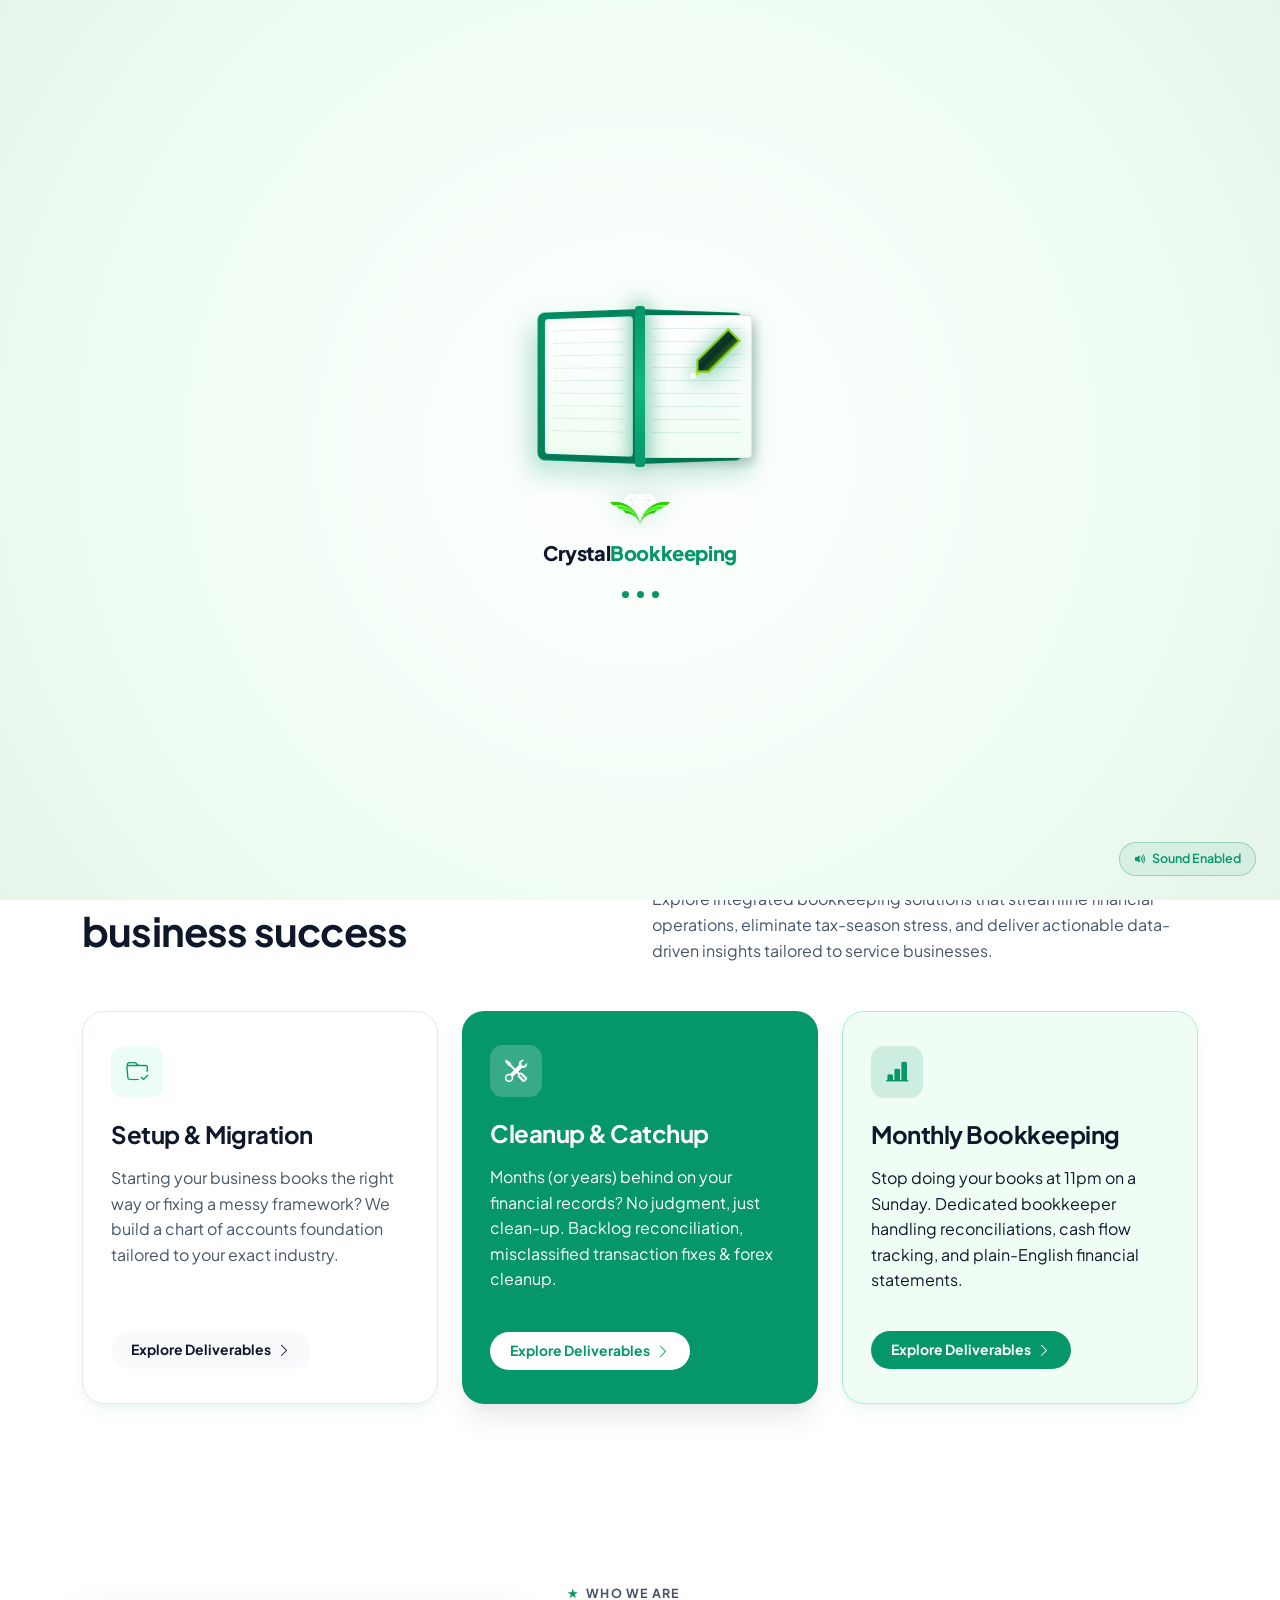
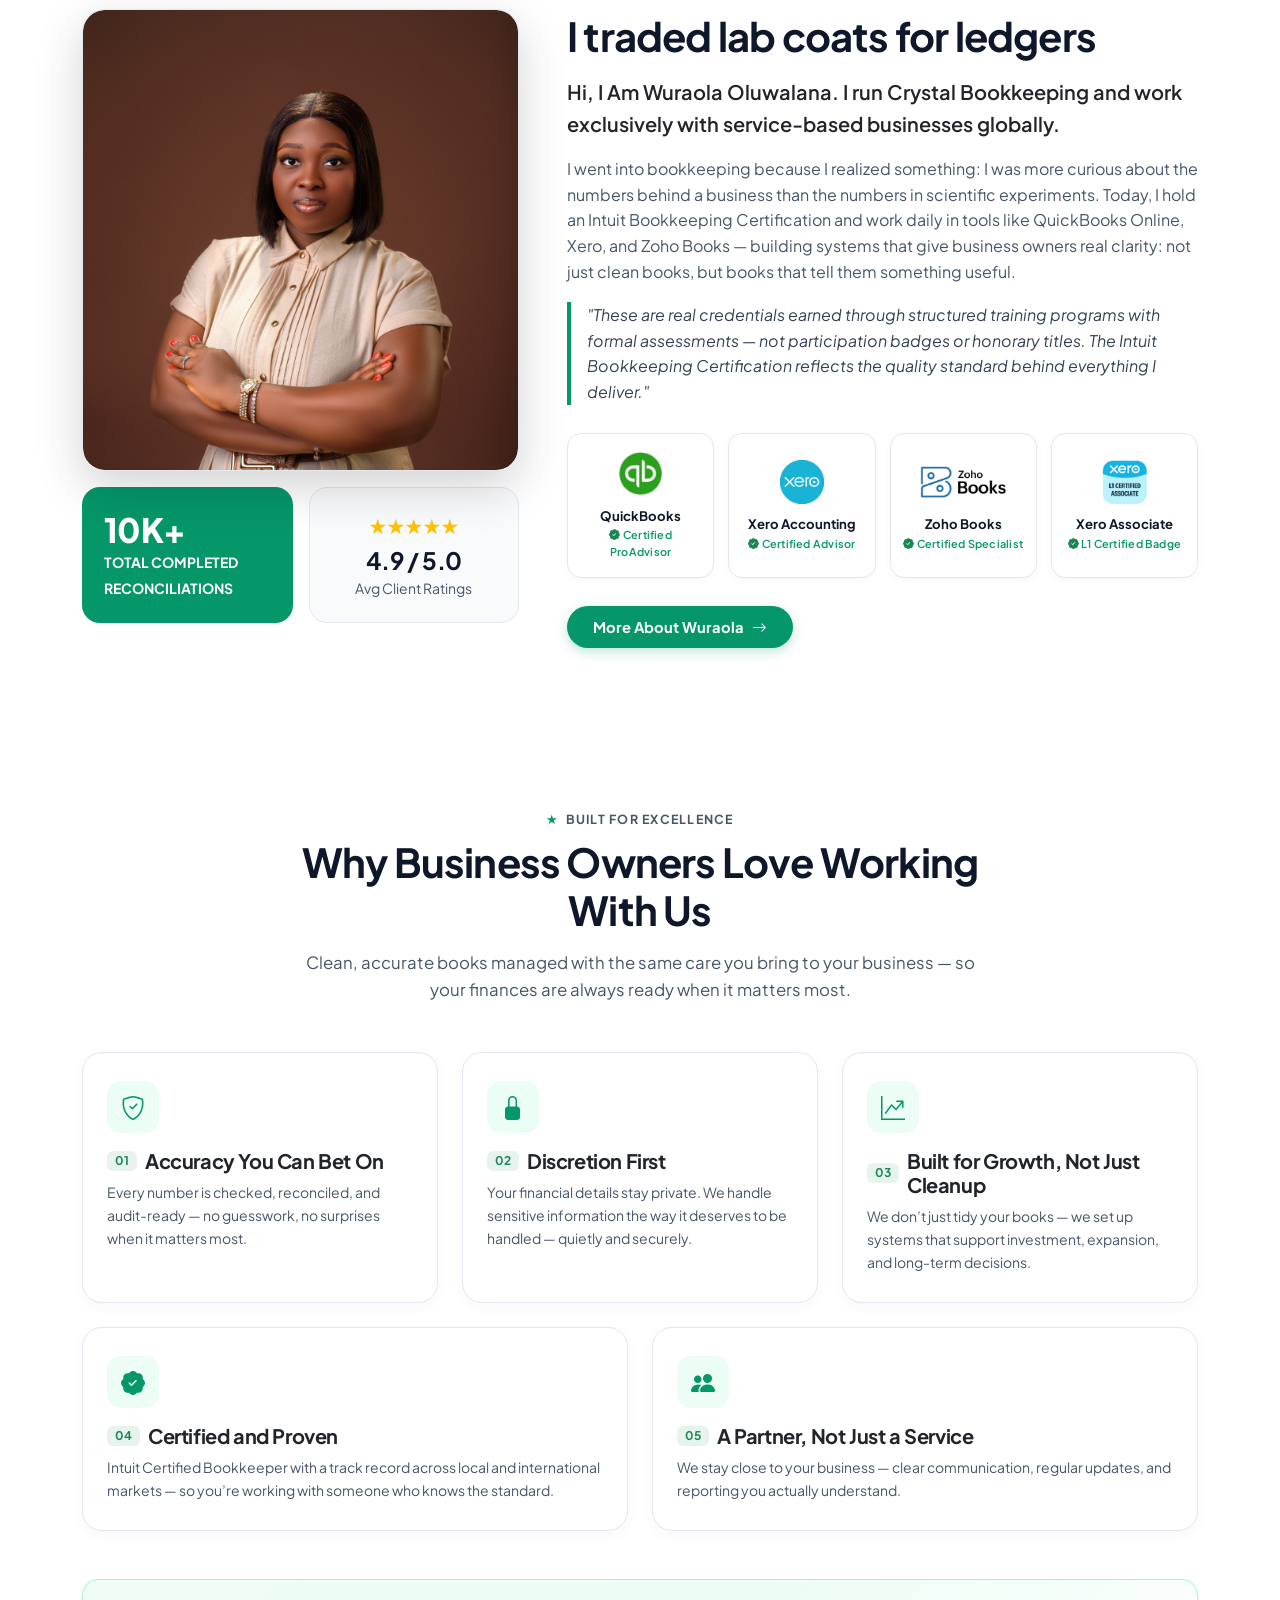
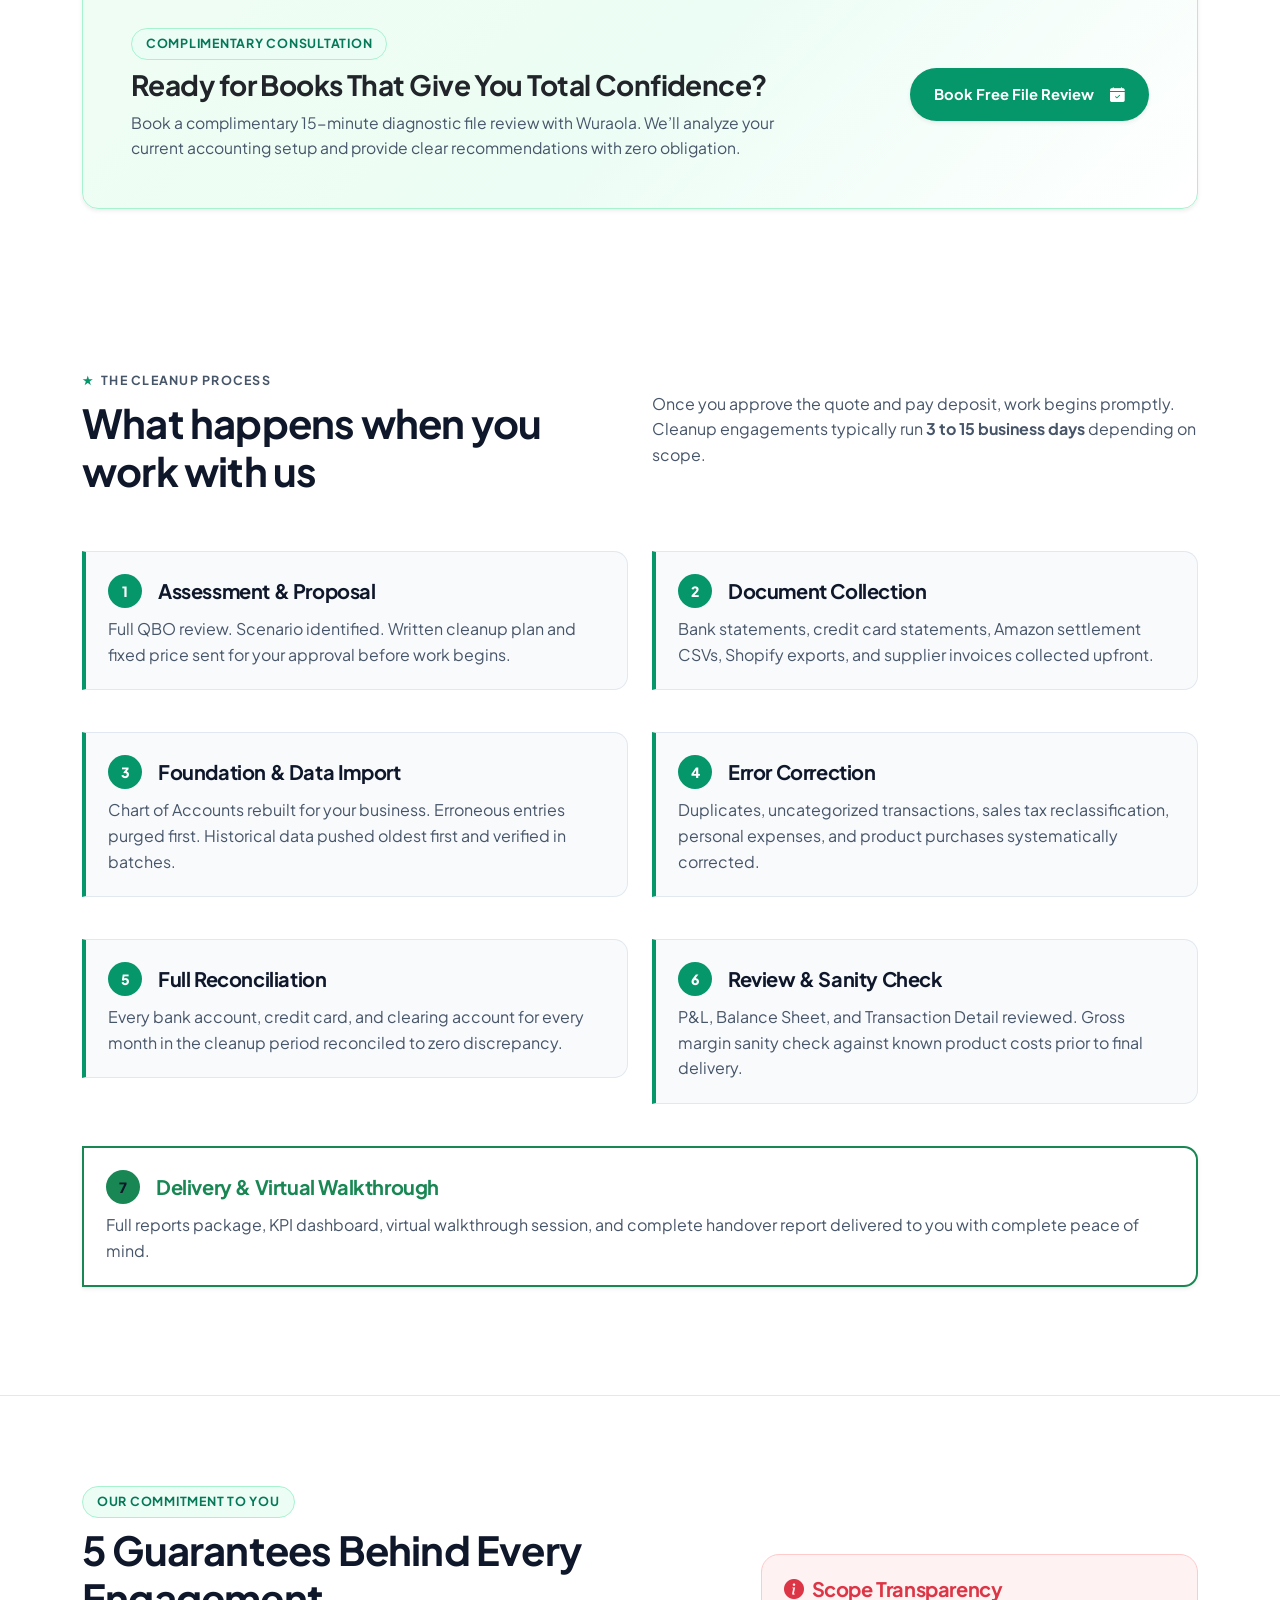
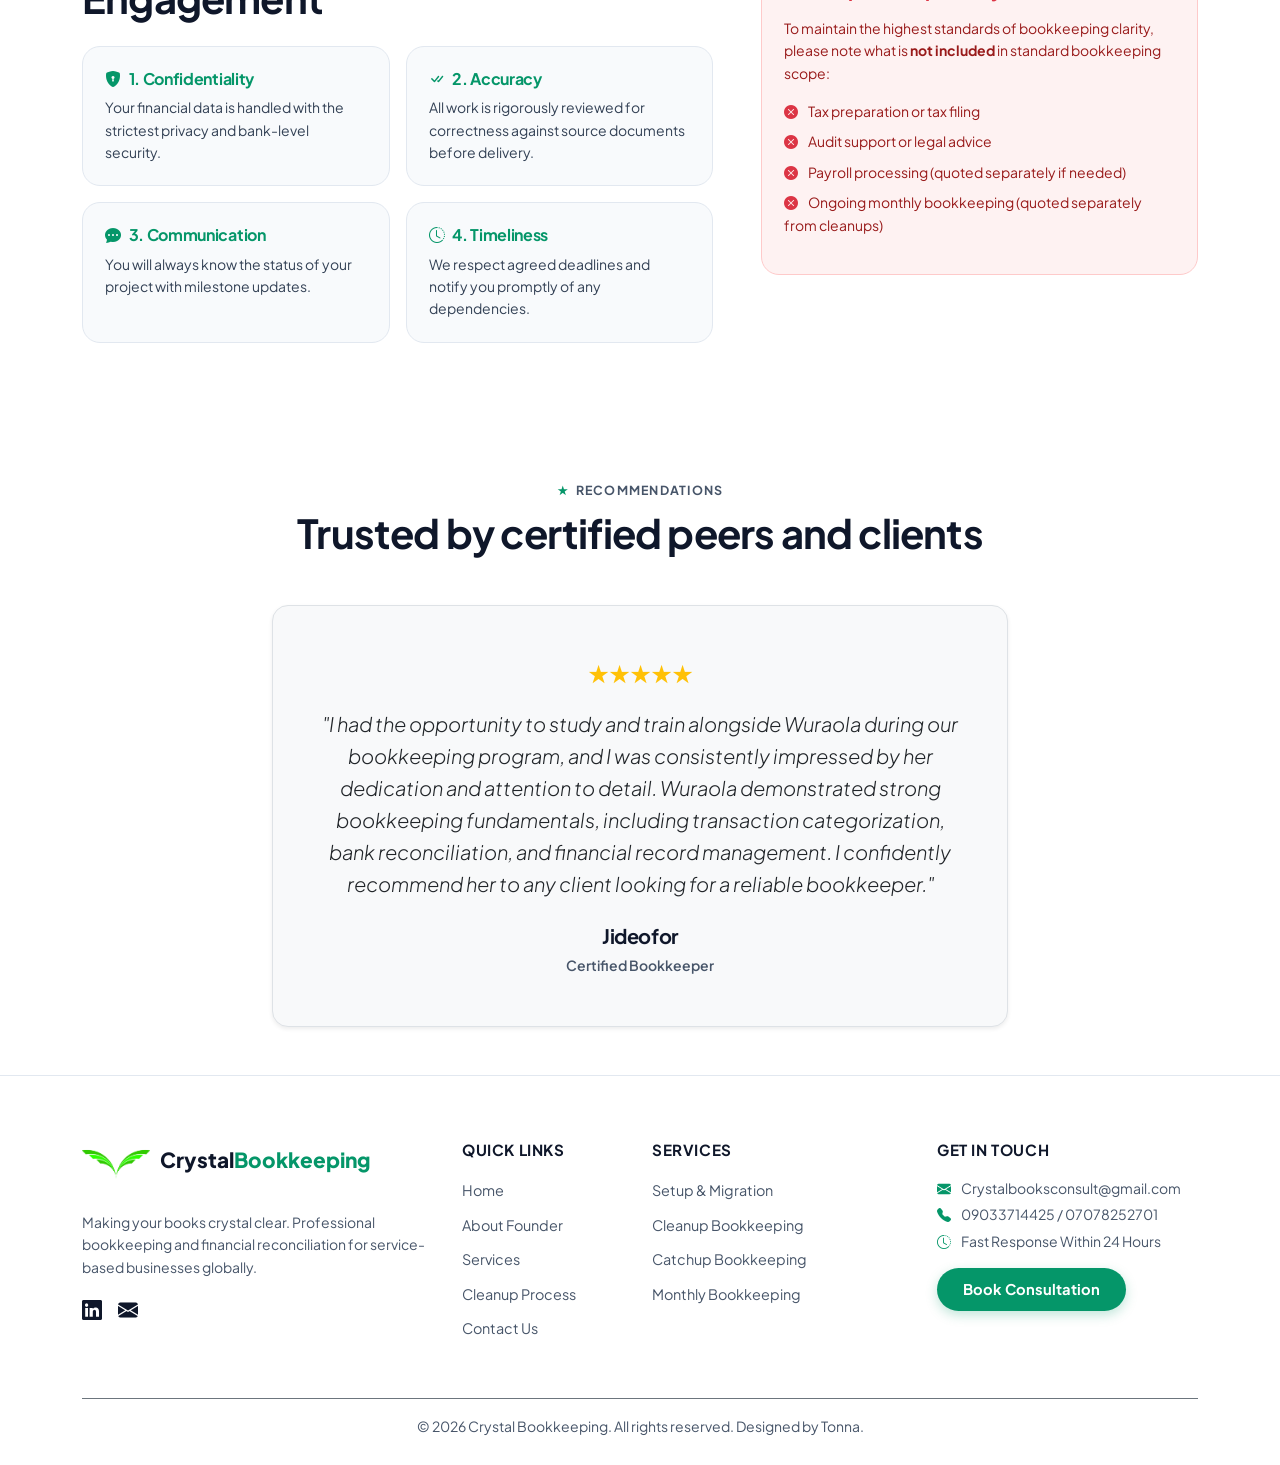
==== commit 41d1a615: "feat: redesign contact page, implement white & emerald theme, and add official software partner logo" ====
--- a/index.html
+++ b/index.html
@@ -6,24 +6,27 @@
   <title>Crystal Bookkeeping | Making Your Books Crystal Clear</title>
   <meta name="description" content="Certified bookkeeping services for service-based businesses globally. Intuit, QuickBooks, Xero, and Zoho Books expert providing setup, cleanup, catchup, and monthly bookkeeping.">
   
-      <!-- Open Graph / WhatsApp / Facebook / LinkedIn -->
+        <!-- Open Graph / WhatsApp / Facebook / LinkedIn (Absolute URLs for Link Previews) -->
   <meta property="og:type" content="website">
+  <meta property="og:url" content="https://crystalbookkeeping.vercel.app/">
   <meta property="og:site_name" content="Crystal Bookkeeping">
   <meta property="og:title" content="Crystal Bookkeeping | Making Your Books Crystal Clear">
   <meta property="og:description" content="Certified bookkeeping services for service-based businesses globally. Intuit QuickBooks, Xero, and Zoho Books expert providing setup, cleanup, catchup, and monthly retainers.">
-  <meta property="og:image" content="assets/images/og-preview.png">
-  <meta property="og:image:secure_url" content="assets/images/og-preview.png">
-  <meta property="og:image:type" content="image/png">
+  <meta property="og:image" content="https://crystalbookkeeping.vercel.app/assets/images/og-preview.jpg">
+  <meta property="og:image:secure_url" content="https://crystalbookkeeping.vercel.app/assets/images/og-preview.jpg">
+  <meta property="og:image:type" content="image/jpeg">
   <meta property="og:image:width" content="1200">
   <meta property="og:image:height" content="630">
-  <meta property="og:image:alt" content="Crystal Bookkeeping Logo">
+  <meta property="og:image:alt" content="Crystal Bookkeeping Logo & Preview">
+  <link rel="image_src" href="https://crystalbookkeeping.vercel.app/assets/images/og-preview.jpg">
 
   <!-- Twitter / X Card Preview -->
   <meta name="twitter:card" content="summary_large_image">
+  <meta name="twitter:url" content="https://crystalbookkeeping.vercel.app/">
   <meta name="twitter:title" content="Crystal Bookkeeping | Making Your Books Crystal Clear">
   <meta name="twitter:description" content="Certified bookkeeping services for service-based businesses globally. Intuit QuickBooks, Xero, and Zoho Books expert providing setup, cleanup, catchup, and monthly retainers.">
-  <meta name="twitter:image" content="assets/images/og-preview.png">
-  <meta name="twitter:image:alt" content="Crystal Bookkeeping Logo">
+  <meta name="twitter:image" content="https://crystalbookkeeping.vercel.app/assets/images/og-preview.jpg">
+  <meta name="twitter:image:alt" content="Crystal Bookkeeping Logo & Preview">
 
   <!-- Favicon Icons -->
   <link rel="icon" type="image/png" sizes="32x32" href="assets/images/favicon-32x32.png">
@@ -145,11 +148,11 @@
           <li class="nav-item"><a class="nav-link" href="about.html">About Us</a></li>
           <li class="nav-item"><a class="nav-link" href="services.html">Services & Packages</a></li>
           <li class="nav-item"><a class="nav-link" href="index.html#process">Cleanup Process</a></li>
-          <li class="nav-item"><a class="nav-link" href="index.html#estimator">Pricing Estimator</a></li>
+          <li class="nav-item"><a class="nav-link" href="index.html#why-us">Why Work With Us</a></li>
           <li class="nav-item"><a class="nav-link" href="contact.html">Contact</a></li>
         </ul>
-        <a href="#bookingModal" class="btn btn-lime" data-bs-toggle="modal" data-bs-target="#bookingModal">
-          Book Appointment <i class="bi bi-arrow-right-circle-fill"></i>
+        <a href="https://calendly.com/oluwaloniwura22/30min" target="_blank" rel="noopener noreferrer" class="btn btn-lime">
+          Book Appointment <i class="bi bi-calendar-check-fill ms-1"></i>
         </a>
       </div>
     </div>
@@ -164,14 +167,14 @@
             <i class="bi bi-star-fill"></i> 5.0 Intuit Certified Bookkeeper
           </div>
           <h1 class="hero-headline">
-            NEXT-GEN TOP-NOTCH <span>FINANCIAL CLARITY</span>
+            Bookkeeping Built for the Business That <span>Can’t Afford Mistakes.</span>
           </h1>
           <p class="hero-subtext">
-            Making your books crystal clear. We help service-based business owners locally and globally turn messy financial records into accurate, audit-ready systems you can actually understand, trust, and use to grow.
+            Clean, accurate books managed with the same care you bring to your business. We handle the numbers with precision and discretion, so you can focus on growth — and your finances are always ready when it matters, whether that is an investor, an audit, or just peace of mind.
           </p>
           <div class="d-flex flex-wrap align-items-center gap-4">
-            <a href="#bookingModal" class="btn btn-lime" data-bs-toggle="modal" data-bs-target="#bookingModal">
-              Book Appointment <i class="bi bi-arrow-right-short fs-5"></i>
+            <a href="https://calendly.com/oluwaloniwura22/30min" target="_blank" rel="noopener noreferrer" class="btn btn-lime">
+              Book Appointment <i class="bi bi-calendar-check-fill ms-1"></i>
             </a>
             <a href="tel:+2349033714425" class="btn-phone">
               <div class="phone-icon-box"><i class="bi bi-telephone-fill"></i></div>
@@ -184,7 +187,7 @@
         </div>
         <div class="col-lg-6">
           <div class="hero-image-wrapper">
-            <img src="assets/images/wuraola_hero.jpg" alt="Wuraola Oluwalana - Founder, Crystal Bookkeeping" style="object-position: center top;">
+            <img src="assets/images/hero_precision_bookkeeping.jpg" alt="Crystal Bookkeeping - Precision Bookkeeping Built for the Business That Can't Afford Mistakes" style="object-position: center center;">
             
             <!-- Floating Stat Overlay 1 -->
             <div class="floating-stat-card top-left d-none d-sm-flex align-items-center gap-3">
@@ -317,11 +320,53 @@
             "These are real credentials earned through structured training programs with formal assessments — not participation badges or honorary titles. The Intuit Bookkeeping Certification reflects the quality standard behind everything I deliver."
           </div>
 
-          <div class="d-flex flex-wrap gap-2 my-4">
-            <span class="software-pill"><i class="bi bi-patch-check-fill text-success"></i> Intuit Certified</span>
-            <span class="software-pill"><i class="bi bi-box-seam-fill text-primary"></i> QuickBooks Online</span>
-            <span class="software-pill"><i class="bi bi-cloud-fill text-info"></i> Xero Expert</span>
-            <span class="software-pill"><i class="bi bi-app-indicator text-warning"></i> Zoho Books Expert</span>
+          <!-- Verified Software Partners & Official Credentials Grid -->
+          <div class="software-partner-showcase">
+            <div class="software-partner-grid">
+              <!-- QuickBooks Online -->
+              <div class="software-partner-card">
+                <div class="software-logo-box">
+                  <img src="assets/images/logo_quickbooks.png" alt="QuickBooks Online Certified" class="software-logo-img">
+                </div>
+                <div class="software-partner-info">
+                  <strong class="software-partner-name">QuickBooks</strong>
+                  <span class="software-partner-status"><i class="bi bi-patch-check-fill text-success"></i> Certified ProAdvisor</span>
+                </div>
+              </div>
+
+              <!-- Xero Accounting -->
+              <div class="software-partner-card">
+                <div class="software-logo-box">
+                  <img src="assets/images/logo_xero.png" alt="Xero Certified Advisor" class="software-logo-img">
+                </div>
+                <div class="software-partner-info">
+                  <strong class="software-partner-name">Xero Accounting</strong>
+                  <span class="software-partner-status"><i class="bi bi-patch-check-fill text-success"></i> Certified Advisor</span>
+                </div>
+              </div>
+
+              <!-- Zoho Books -->
+              <div class="software-partner-card">
+                <div class="software-logo-box">
+                  <img src="assets/images/logo_zohobooks.png" alt="Zoho Books Specialist" class="software-logo-img logo-horizontal">
+                </div>
+                <div class="software-partner-info">
+                  <strong class="software-partner-name">Zoho Books</strong>
+                  <span class="software-partner-status"><i class="bi bi-patch-check-fill text-success"></i> Certified Specialist</span>
+                </div>
+              </div>
+
+              <!-- Xero L1 Certified Associate Badge -->
+              <div class="software-partner-card">
+                <div class="software-logo-box">
+                  <img src="assets/images/badge_xero_l1.png" alt="Xero L1 Certified Associate" class="software-logo-img">
+                </div>
+                <div class="software-partner-info">
+                  <strong class="software-partner-name">Xero Associate</strong>
+                  <span class="software-partner-status"><i class="bi bi-patch-check-fill text-success"></i> L1 Certified Badge</span>
+                </div>
+              </div>
+            </div>
           </div>
 
           <a href="about.html" class="btn btn-lime">More About Wuraola <i class="bi bi-arrow-right"></i></a>
@@ -330,162 +375,115 @@
     </div>
   </section>
 
-  <!-- Section 4: Packages & Interactive Pricing Estimator -->
-  <section class="pricing-section" id="estimator">
-    <div class="container">
+  <!-- Section 4: Why Business Owners Love Working With Us -->
+  <section class="why-us-section py-5" id="why-us">
+    <span id="estimator" style="display:block; position:relative; top:-80px; visibility:hidden;"></span>
+    <div class="container py-4">
       <div class="text-center max-w-700 mx-auto mb-5">
-        <div class="section-label justify-content-center mb-2">Crystal Bookkeeping Packages</div>
-        <h2 class="display-6 fw-bold">Transparent pricing for service-based businesses</h2>
-        <p class="text-muted">
-          Services built for growing service businesses — because no two businesses are at the exact same stage.
+        <div class="section-label justify-content-center mb-2">Built For Excellence</div>
+        <h2 class="display-6 fw-bold mb-3">Why Business Owners Love Working With Us</h2>
+        <p class="text-muted" style="font-size: 1.05rem;">
+          Clean, accurate books managed with the same care you bring to your business — so your finances are always ready when it matters most.
         </p>
       </div>
 
-      <!-- Packages Cards Grid -->
-      <div class="row g-4 mb-5">
-        <!-- Package 1: Setup & Migration -->
-        <div class="col-lg-3 col-md-6">
-          <div class="package-card">
-            <h3 class="h5 fw-bold">1. Setup & Migration</h3>
-            <p class="small text-muted">Starting your business books right or fixing a messy initial setup.</p>
-            <div class="my-3">
-              <span class="small text-muted d-block">Starting from</span>
-              <strong class="fs-3 fw-bold text-dark">₦300,000</strong>
-            </div>
-            <ul class="deliverable-list">
-              <li><i class="bi bi-check-circle-fill"></i> Software configuration (QBO/Xero/Zoho)</li>
-              <li><i class="bi bi-check-circle-fill"></i> Custom Chart of Accounts design</li>
-              <li><i class="bi bi-check-circle-fill"></i> Bank feed rules & account integration</li>
-              <li><i class="bi bi-check-circle-fill"></i> Multi-currency setup (USD/NGN)</li>
-              <li><i class="bi bi-check-circle-fill"></i> Professional invoicing templates</li>
-            </ul>
-            <button class="btn btn-lime-outline w-100" data-bs-toggle="modal" data-bs-target="#bookingModal" data-service="Setup and Migration">Select Plan</button>
-          </div>
-        </div>
-
-        <!-- Package 2: Cleanup Bookkeeping (Featured) -->
-        <div class="col-lg-3 col-md-6">
-          <div class="package-card featured-pkg">
-            <div class="featured-ribbon">Most Requested</div>
-            <h3 class="h5 fw-bold">2. Cleanup Bookkeeping</h3>
-            <p class="small text-muted">Months or years behind on your books? We'll get you fully current.</p>
-            <div class="my-3">
-              <span class="small text-muted d-block">Starting from</span>
-              <strong class="fs-3 fw-bold text-success">$300 / ₦300k</strong>
-            </div>
-            <ul class="deliverable-list">
-              <li><i class="bi bi-check-circle-fill"></i> Backlog reconciliation (any timeframe)</li>
-              <li><i class="bi bi-check-circle-fill"></i> Fixing misclassified transactions</li>
-              <li><i class="bi bi-check-circle-fill"></i> Forex gain/loss cleanup</li>
-              <li><i class="bi bi-check-circle-fill"></i> Sales tax & COGS reclassifications</li>
-              <li><i class="bi bi-check-circle-fill"></i> Audit-ready financial health picture</li>
-            </ul>
-            <button class="btn btn-lime w-100" data-bs-toggle="modal" data-bs-target="#bookingModal" data-service="Cleanup Bookkeeping">Select Plan</button>
-          </div>
-        </div>
-
-        <!-- Package 3: Catchup Bookkeeping -->
-        <div class="col-lg-3 col-md-6">
-          <div class="package-card">
-            <h3 class="h5 fw-bold">3. Catchup Bookkeeping</h3>
-            <p class="small text-muted">Rapid catchup for recent months before tax deadlines or investor reporting.</p>
-            <div class="my-3">
-              <span class="small text-muted d-block">Starting from</span>
-              <strong class="fs-3 fw-bold text-dark">Fixed Quote</strong>
-            </div>
-            <ul class="deliverable-list">
-              <li><i class="bi bi-check-circle-fill"></i> Historical transaction data entry</li>
-              <li><i class="bi bi-check-circle-fill"></i> Opening balance reconciliations</li>
-              <li><i class="bi bi-check-circle-fill"></i> Duplicate entry purging</li>
-              <li><i class="bi bi-check-circle-fill"></i> Document collection assistance</li>
-              <li><i class="bi bi-check-circle-fill"></i> Quick turnaround (3-15 days)</li>
-            </ul>
-            <button class="btn btn-lime-outline w-100" data-bs-toggle="modal" data-bs-target="#bookingModal" data-service="Catchup Bookkeeping">Select Plan</button>
-          </div>
-        </div>
-
-        <!-- Package 4: Monthly Bookkeeping -->
-        <div class="col-lg-3 col-md-6">
-          <div class="package-card">
-            <h3 class="h5 fw-bold">4. Monthly Bookkeeping</h3>
-            <p class="small text-muted">Ongoing monthly support so you can focus 100% on serving clients.</p>
-            <div class="my-3">
-              <span class="small text-muted d-block">Starting from</span>
-              <strong class="fs-3 fw-bold text-dark">₦300,000<span class="fs-6 text-muted">/mo</span></strong>
-            </div>
-            <ul class="deliverable-list">
-              <li><i class="bi bi-check-circle-fill"></i> Monthly reconciliation & documented reporting</li>
-              <li><i class="bi bi-check-circle-fill"></i> P&L & Balance Sheet in plain English</li>
-              <li><i class="bi bi-check-circle-fill"></i> Cash flow tracking & KPI monitoring</li>
-              <li><i class="bi bi-check-circle-fill"></i> Dedicated bookkeeper, always reachable</li>
-              <li><i class="bi bi-check-circle-fill"></i> Monthly video walkthroughs</li>
-            </ul>
-            <button class="btn btn-lime-outline w-100" data-bs-toggle="modal" data-bs-target="#bookingModal" data-service="Monthly Bookkeeping">Select Plan</button>
-          </div>
-        </div>
-      </div>
-
-      <!-- Interactive Calculator Section -->
-      <div class="calculator-box mt-5">
-        <div class="row align-items-center">
-          <div class="col-lg-7">
-            <div class="d-flex flex-column flex-sm-row align-items-start align-items-sm-center justify-content-between gap-3 mb-4">
-              <div>
-                <span class="badge-pill-lime mb-2">Instant Estimate</span>
-                <h3 class="h4 fw-bold text-white mb-0">Estimate Your Fixed Project Quote</h3>
-              </div>
-
-              <!-- Currency Switcher Toggle -->
-              <div class="form-check form-switch bg-dark px-3 py-2 rounded-pill border border-secondary m-0">
-                <input class="form-check-input" type="checkbox" id="currencyToggle">
-                <label class="form-check-label text-white small ms-1" for="currencyToggle">Show in ₦ NGN</label>
-              </div>
-            </div>
-
-            <p class="small text-slate mb-4">Select your current bookkeeping scenario to view your estimated fixed price:</p>
-
-            <button class="scenario-btn active" data-scenario="scenarioA">
-              <div class="fw-bold">Scenario A: Messy DIY Books</div>
-              <div class="small opacity-75">Net deposits recorded as sales, missing COGS/tax rules. Starts from $300 / ₦300k.</div>
-            </button>
-
-            <button class="scenario-btn" data-scenario="scenarioB">
-              <div class="fw-bold">Scenario B: Previous Bookkeeper File</div>
-              <div class="small opacity-75">Non-specialist or VA errors, duplicates, wrong mapping. Starts from $400 / ₦400k.</div>
-            </button>
-
-            <button class="scenario-btn" data-scenario="scenarioC">
-              <div class="fw-bold">Scenario C: Monthly Bookkeeping Retainer</div>
-              <div class="small opacity-75">Ongoing monthly reconciliation & plain English financial reporting.</div>
-            </button>
-
-            <button class="scenario-btn" data-scenario="rebuild">
-              <div class="fw-bold">Scenario D: Complete File Rebuild / Bank Statements Only</div>
-              <div class="small opacity-75">No QBO activity or spreadsheets only. Custom assessment required.</div>
-            </button>
-
-            <!-- Months Slider -->
-            <div class="my-4">
-              <div class="d-flex justify-content-between text-white mb-2">
-                <label for="monthsSlider" class="fw-bold">Months Behind / Duration:</label>
-                <span id="monthsValueDisplay" class="fw-bold text-lime">1 Month</span>
-              </div>
-              <input type="range" class="form-range" id="monthsSlider" min="1" max="24" value="1">
-            </div>
-          </div>
-
-          <div class="col-lg-5 ps-lg-5 mt-4 mt-lg-0">
-            <div class="price-display-box">
-              <span class="text-uppercase small text-light d-block mb-2">ESTIMATED FIXED PRICE</span>
-              <div id="calculatedPrice" class="calculated-price">$300</div>
-              <p id="scenarioDescription" class="small text-light mt-3 mb-4">
-                Messy DIY Books: Net deposits as sales, no COGS setup, missing fee breakdowns, sales tax mixed into income.
-              </p>
-              <button class="btn btn-lime w-100" data-bs-toggle="modal" data-bs-target="#bookingModal">
-                Lock In This Quote <i class="bi bi-arrow-right"></i>
-              </button>
-              <span class="small text-muted d-block mt-2">No surprises mid-project. Final price confirmed after file review.</span>
-            </div>
+      <!-- 5 Value Proposition Cards Grid -->
+      <div class="row g-4 justify-content-center mb-5">
+        <!-- 1. Accuracy You Can Bet On -->
+        <div class="col-lg-4 col-md-6">
+          <div class="why-us-card">
+            <div class="why-us-icon-box">
+              <i class="bi bi-shield-check fs-4"></i>
+            </div>
+            <div class="d-flex align-items-center gap-2 mb-2">
+              <span class="badge bg-success bg-opacity-10 text-success fw-bold px-2 py-1 rounded">01</span>
+              <h3 class="h5 fw-bold mb-0 text-dark">Accuracy You Can Bet On</h3>
+            </div>
+            <p class="text-muted small mb-0" style="line-height: 1.65;">
+              Every number is checked, reconciled, and audit-ready — no guesswork, no surprises when it matters most.
+            </p>
+          </div>
+        </div>
+
+        <!-- 2. Discretion First -->
+        <div class="col-lg-4 col-md-6">
+          <div class="why-us-card">
+            <div class="why-us-icon-box">
+              <i class="bi bi-lock-fill fs-4"></i>
+            </div>
+            <div class="d-flex align-items-center gap-2 mb-2">
+              <span class="badge bg-success bg-opacity-10 text-success fw-bold px-2 py-1 rounded">02</span>
+              <h3 class="h5 fw-bold mb-0 text-dark">Discretion First</h3>
+            </div>
+            <p class="text-muted small mb-0" style="line-height: 1.65;">
+              Your financial details stay private. We handle sensitive information the way it deserves to be handled — quietly and securely.
+            </p>
+          </div>
+        </div>
+
+        <!-- 3. Built for Growth, Not Just Cleanup -->
+        <div class="col-lg-4 col-md-6">
+          <div class="why-us-card">
+            <div class="why-us-icon-box">
+              <i class="bi bi-graph-up-arrow fs-4"></i>
+            </div>
+            <div class="d-flex align-items-center gap-2 mb-2">
+              <span class="badge bg-success bg-opacity-10 text-success fw-bold px-2 py-1 rounded">03</span>
+              <h3 class="h5 fw-bold mb-0 text-dark">Built for Growth, Not Just Cleanup</h3>
+            </div>
+            <p class="text-muted small mb-0" style="line-height: 1.65;">
+              We don’t just tidy your books — we set up systems that support investment, expansion, and long-term decisions.
+            </p>
+          </div>
+        </div>
+
+        <!-- 4. Certified and Proven -->
+        <div class="col-lg-6 col-md-6">
+          <div class="why-us-card">
+            <div class="why-us-icon-box">
+              <i class="bi bi-patch-check-fill fs-4"></i>
+            </div>
+            <div class="d-flex align-items-center gap-2 mb-2">
+              <span class="badge bg-success bg-opacity-10 text-success fw-bold px-2 py-1 rounded">04</span>
+              <h3 class="h5 fw-bold mb-0 text-dark">Certified and Proven</h3>
+            </div>
+            <p class="text-muted small mb-0" style="line-height: 1.65;">
+              Intuit Certified Bookkeeper with a track record across local and international markets — so you’re working with someone who knows the standard.
+            </p>
+          </div>
+        </div>
+
+        <!-- 5. A Partner, Not Just a Service -->
+        <div class="col-lg-6 col-md-6">
+          <div class="why-us-card">
+            <div class="why-us-icon-box">
+              <i class="bi bi-people-fill fs-4"></i>
+            </div>
+            <div class="d-flex align-items-center gap-2 mb-2">
+              <span class="badge bg-success bg-opacity-10 text-success fw-bold px-2 py-1 rounded">05</span>
+              <h3 class="h5 fw-bold mb-0 text-dark">A Partner, Not Just a Service</h3>
+            </div>
+            <p class="text-muted small mb-0" style="line-height: 1.65;">
+              We stay close to your business — clear communication, regular updates, and reporting you actually understand.
+            </p>
+          </div>
+        </div>
+      </div>
+
+      <!-- Book Free Review CTA Banner -->
+      <div class="p-4 p-md-5 rounded-4 text-center text-md-start position-relative overflow-hidden shadow-sm" style="background: linear-gradient(135deg, #F0FDF4 0%, #ECFDF5 50%, #FFFFFF 100%); border: 1.5px solid #A7F3D0;">
+        <div class="row align-items-center justify-content-between g-4">
+          <div class="col-lg-8">
+            <span class="badge-pill-lime mb-2">Complimentary Consultation</span>
+            <h3 class="h3 fw-bold text-dark mb-2">Ready for Books That Give You Total Confidence?</h3>
+            <p class="text-muted mb-0 max-w-700" style="font-size: 0.98rem;">
+              Book a complimentary 15-minute diagnostic file review with Wuraola. We’ll analyze your current accounting setup and provide clear recommendations with zero obligation.
+            </p>
+          </div>
+          <div class="col-lg-4 text-center text-lg-end">
+            <a href="https://calendly.com/oluwaloniwura22/30min" target="_blank" rel="noopener noreferrer" class="btn btn-lime btn-lg px-4 py-3 fw-bold shadow-sm justify-content-center">
+              Book Free File Review <i class="bi bi-calendar-check-fill ms-2"></i>
+            </a>
           </div>
         </div>
       </div>
@@ -691,7 +689,6 @@
           </p>
           <div class="d-flex gap-3 fs-5">
             <a href="https://www.linkedin.com/in/wuraola-oluwalana" target="_blank" class="text-white"><i class="bi bi-linkedin"></i></a>
-            <a href="https://wa.me/2349033714425" target="_blank" class="text-white"><i class="bi bi-whatsapp"></i></a>
             <a href="mailto:Crystalbooksconsult@gmail.com" class="text-white"><i class="bi bi-envelope-fill"></i></a>
           </div>
         </div>
@@ -721,8 +718,8 @@
           <h5>Get In Touch</h5>
           <p class="small text-slate mb-1"><i class="bi bi-envelope-fill text-lime me-2"></i> Crystalbooksconsult@gmail.com</p>
           <p class="small text-slate mb-1"><i class="bi bi-telephone-fill text-lime me-2"></i> 09033714425 / 07078252701</p>
-          <p class="small text-slate mb-3"><i class="bi bi-whatsapp text-lime me-2"></i> WhatsApp Consultation Available</p>
-          <a href="#bookingModal" class="btn btn-lime btn-sm" data-bs-toggle="modal" data-bs-target="#bookingModal">Book Consultation</a>
+          <p class="small text-slate mb-3"><i class="bi bi-clock-history text-lime me-2"></i> Fast Response Within 24 Hours</p>
+          <a href="https://calendly.com/oluwaloniwura22/30min" target="_blank" rel="noopener noreferrer" class="btn btn-lime btn-sm">Book Consultation</a>
         </div>
       </div>
 
@@ -732,58 +729,51 @@
     </div>
   </footer>
 
-  <!-- Booking Modal -->
+  <!-- Booking Modal (Calendly Direct Booking Card) -->
   <div class="modal fade" id="bookingModal" tabindex="-1" aria-labelledby="bookingModalLabel" aria-hidden="true">
-    <div class="modal-dialog modal-dialog-centered">
-      <div class="modal-content rounded-4 border-0">
-        <div class="modal-header bg-dark text-white rounded-top-4">
-          <h5 class="modal-header-title h5 fw-bold mb-0 text-white" id="bookingModalLabel">
-            <span class="text-lime">💎 Book Consultation</span> with Wuraola
+    <div class="modal-dialog modal-dialog-centered modal-lg">
+      <div class="modal-content rounded-4 border-0 shadow-lg">
+        <div class="modal-header bg-white border-bottom p-4">
+          <h5 class="modal-title h5 fw-bold text-dark mb-0" id="bookingModalLabel">
+            📅 Book 1-on-1 Consultation with <span class="text-lime">Wuraola</span>
           </h5>
-          <button type="button" class="btn-close btn-close-white" data-bs-dismiss="modal" aria-label="Close"></button>
-        </div>
-        <div class="modal-body p-4">
-          <form id="bookingForm">
-            <div class="mb-3">
-              <label for="modalClientName" class="form-label fw-semibold">Your Name *</label>
-              <input type="text" class="form-control" id="modalClientName" placeholder="e.g. Jane Doe" required>
-            </div>
-            <div class="row g-3 mb-3">
-              <div class="col-md-6">
-                <label for="modalClientEmail" class="form-label fw-semibold">Email Address *</label>
-                <input type="email" class="form-control" id="modalClientEmail" placeholder="name@company.com" required>
-              </div>
-              <div class="col-md-6">
-                <label for="modalClientPhone" class="form-label fw-semibold">Phone / WhatsApp *</label>
-                <input type="tel" class="form-control" id="modalClientPhone" placeholder="+234..." required>
-              </div>
-            </div>
-            <div class="mb-3">
-              <label for="modalServiceSelect" class="form-label fw-semibold">Service Package Needed</label>
-              <select class="form-select" id="modalServiceSelect">
-                <option value="Cleanup Bookkeeping">Cleanup Bookkeeping (Backlog/Messy File)</option>
-                <option value="Setup and Migration">Setup and Migration (New CoA/Software)</option>
-                <option value="Monthly Bookkeeping">Monthly Bookkeeping Retainer</option>
-                <option value="Catchup Bookkeeping">Catchup Bookkeeping</option>
-              </select>
-            </div>
-            <div class="mb-3">
-              <label for="modalSoftwareSelect" class="form-label fw-semibold">Primary Accounting Software</label>
-              <select class="form-select" id="modalSoftwareSelect">
-                <option value="QuickBooks Online">QuickBooks Online</option>
-                <option value="Xero">Xero</option>
-                <option value="Zoho Books">Zoho Books</option>
-                <option value="Spreadsheets / None">Spreadsheets / Bank Statements Only</option>
-              </select>
-            </div>
-            <div class="mb-3">
-              <label for="modalNotes" class="form-label fw-semibold">Brief Description of Your Books</label>
-              <textarea class="form-control" id="modalNotes" rows="3" placeholder="Tell us how many months behind you are or what needs fixing..."></textarea>
-            </div>
-            <button type="submit" class="btn btn-lime w-100 py-3 fw-bold">
-              Submit & Connect on WhatsApp <i class="bi bi-whatsapp"></i>
-            </button>
-          </form>
+          <button type="button" class="btn-close" data-bs-dismiss="modal" aria-label="Close"></button>
+        </div>
+        <div class="modal-body p-4 text-center">
+          <div class="p-4 rounded-4 mb-4" style="background: #F0FDF4; border: 1px solid #A7F3D0;">
+            <div class="d-inline-flex align-items-center justify-content-center bg-white rounded-circle shadow-sm mb-3" style="width: 60px; height: 60px; color: #059669;">
+              <i class="bi bi-calendar2-check-fill fs-3"></i>
+            </div>
+            <h3 class="h4 fw-bold text-dark mb-2">30-Minute Financial & Bookkeeping Discovery Call</h3>
+            <p class="text-muted max-w-700 mx-auto mb-0" style="font-size: 0.95rem;">
+              Select a convenient date and time directly on Wuraola’s official Calendly calendar to discuss your accounting setup, historical cleanup, or monthly retainer needs.
+            </p>
+          </div>
+
+          <div class="d-grid gap-3 max-w-700 mx-auto mb-3">
+            <a href="https://calendly.com/oluwaloniwura22/30min" target="_blank" rel="noopener noreferrer" class="btn btn-lime btn-lg py-3 fw-bold justify-content-center fs-6">
+              Open Calendly Booking Calendar <i class="bi bi-box-arrow-up-right ms-2"></i>
+            </a>
+          </div>
+
+          <div class="row g-3 text-start mt-2 pt-3 border-top">
+            <div class="col-md-6">
+              <div class="d-flex align-items-center gap-2 text-muted small">
+                <i class="bi bi-check-circle-fill text-success"></i> Free 30-minute initial file assessment
+              </div>
+              <div class="d-flex align-items-center gap-2 text-muted small mt-2">
+                <i class="bi bi-check-circle-fill text-success"></i> Fixed quote recommendation & next steps
+              </div>
+            </div>
+            <div class="col-md-6">
+              <div class="d-flex align-items-center gap-2 text-muted small">
+                <i class="bi bi-telephone-fill text-success"></i> Direct Phone: <a href="tel:+2349033714425" class="fw-bold text-success text-decoration-none">+234 903 371 4425</a>
+              </div>
+              <div class="d-flex align-items-center gap-2 text-muted small mt-2">
+                <i class="bi bi-envelope-fill text-success"></i> Email: <a href="mailto:Crystalbooksconsult@gmail.com" class="fw-bold text-success text-decoration-none">Crystalbooksconsult@gmail.com</a>
+              </div>
+            </div>
+          </div>
         </div>
       </div>
     </div>
--- a/css/style.css
+++ b/css/style.css
@@ -1,193 +1,64 @@
 /* ==========================================================================
    Crystal Bookkeeping - Custom Bootstrap 5 Theme Extension
-   Design Aesthetic: Biztop Inspired (Deep Forest Green & Vibrant Lime Accent)
-   Target Host: cPanel / Apache / Any Web Server
-   ========================================================================== */
-
+   
+   ==========================================================================
+   VERSION TOGGLE INSTRUCTIONS:
+   - VERSION 1: Deep Forest Green & Vibrant Lime Accent (Biztop Theme) [COMMENTED OUT BELOW]
+   - VERSION 2: White Background, Emerald Green Buttons (#059669) & Black Texts [ACTIVE BELOW]
+   
+   To switch back to Version 1, uncomment the VERSION 1 block and comment out VERSION 2.
+   ========================================================================== */
+
+/* ==========================================================================
+   VERSION 1: BIZTOP THEME (Deep Forest Green & Vibrant Lime Accent) [COMMENTED OUT]
+   Uncomment this block and comment out Version 2 below if you need to switch back.
+   ========================================================================== */
+/*
 @import url('https://fonts.googleapis.com/css2?family=Plus+Jakarta+Sans:ital,wght@0,400;0,500;0,600;0,700;0,800;1,400&display=swap');
 
-/* ==========================================================================
-   PRELOADER — 3D Cascading Flipping Book & Pen Writing Animation
-   ========================================================================== */
-
-/* Hide page scroll while preloader is active */
-body.preloader-active {
-  overflow: hidden;
-}
+/* PRELOADER — 3D Cascading Flipping Book & Pen Writing Animation * /
+body.preloader-active { overflow: hidden; }
 
 #crystalPreloader {
-  position: fixed;
-  inset: 0;
-  z-index: 99999;
+  position: fixed; inset: 0; z-index: 99999;
   background: radial-gradient(circle at center, #0B3026 0%, #061F18 65%, #020E0A 100%);
-  display: flex;
-  align-items: center;
-  justify-content: center;
-  flex-direction: column;
-  gap: 22px;
-}
-
-.preloader-stage {
-  position: relative;
-  width: 280px;
-  height: 170px;
-  display: flex;
-  align-items: center;
-  justify-content: center;
-}
-
-/* ── 3D Book Container ── */
-.preloader-book {
-  position: relative;
-  width: 240px;
-  height: 155px;
-  perspective: 1000px;
-  perspective-origin: 50% 50%;
-  transform-style: preserve-3d;
-}
-
-/* Left Cover (Base) */
+  display: flex; align-items: center; justify-content: center; flex-direction: column; gap: 22px;
+}
+.preloader-stage { position: relative; width: 280px; height: 170px; display: flex; align-items: center; justify-content: center; }
+.preloader-book { position: relative; width: 240px; height: 155px; perspective: 1000px; perspective-origin: 50% 50%; transform-style: preserve-3d; }
 .preloader-book__cover--left {
-  position: absolute;
-  top: 0; left: 0;
-  width: 50%; height: 100%;
+  position: absolute; top: 0; left: 0; width: 50%; height: 100%;
   background: linear-gradient(145deg, #1B5E42 0%, #0B3026 100%);
-  border-radius: 8px 0 0 8px;
-  transform-origin: right center;
-  transform: rotateY(-26deg);
-  border: 1.5px solid rgba(158,240,26,0.35);
-  border-right: none;
-  box-shadow: -12px 14px 28px rgba(0,0,0,0.6), inset -6px 0 16px rgba(0,0,0,0.35);
-  z-index: 1;
-}
-
-/* Right Cover (Base) */
+  border-radius: 8px 0 0 8px; transform-origin: right center; transform: rotateY(-26deg);
+  border: 1.5px solid rgba(158,240,26,0.35); border-right: none;
+  box-shadow: -12px 14px 28px rgba(0,0,0,0.6), inset -6px 0 16px rgba(0,0,0,0.35); z-index: 1;
+}
 .preloader-book__cover--right {
-  position: absolute;
-  top: 0; right: 0;
-  width: 50%; height: 100%;
+  position: absolute; top: 0; right: 0; width: 50%; height: 100%;
   background: linear-gradient(35deg, #1B5E42 0%, #0B3026 100%);
-  border-radius: 0 8px 8px 0;
-  transform-origin: left center;
-  transform: rotateY(26deg);
-  border: 1.5px solid rgba(158,240,26,0.35);
-  border-left: none;
-  box-shadow: 12px 14px 28px rgba(0,0,0,0.6), inset 6px 0 16px rgba(0,0,0,0.35);
-  z-index: 1;
-}
-
-/* Inner Page Paper Background */
-.preloader-book__page-content {
-  position: absolute;
-  inset: 6px 8px;
-  background: linear-gradient(180deg, #FFFFFF 0%, #EDF6EE 100%);
-  border-radius: 4px;
-  box-shadow: inset 0 0 10px rgba(11,48,38,0.12);
-  overflow: hidden;
-}
-
-/* Ruled Ledger Lines */
-.ledger-lines {
-  position: absolute;
-  inset: 12px 10px;
-  background: repeating-linear-gradient(
-    to bottom,
-    rgba(11, 48, 38, 0.16) 0px,
-    rgba(11, 48, 38, 0.16) 1px,
-    transparent 1px,
-    transparent 13px
-  );
-}
-
-/* Glowing Book Spine */
-.preloader-book__spine {
-  position: absolute;
-  top: -3px;
-  left: 50%;
-  transform: translateX(-50%);
-  width: 10px;
-  height: calc(100% + 6px);
-  background: linear-gradient(to bottom, #9EF01A 0%, #4ade80 50%, #9EF01A 100%);
-  border-radius: 3px;
-  box-shadow: 0 0 24px 6px rgba(158,240,26,0.75);
-  z-index: 15;
-}
-
-/* ── 3D Flipping Pages (Right to Left Cascade) ── */
-.preloader-book__flipping-page {
-  position: absolute;
-  top: 6px;
-  left: 50%;
-  width: calc(50% - 8px);
-  height: calc(100% - 12px);
-  transform-origin: left center;
-  transform-style: preserve-3d;
-  z-index: 8;
-  border-radius: 0 4px 4px 0;
-}
-
-.page-side {
-  position: absolute;
-  inset: 0;
-  background: linear-gradient(180deg, #FFFFFF 0%, #F4FAF5 100%);
-  border-radius: 0 4px 4px 0;
-  backface-visibility: hidden;
-  border: 1px solid rgba(11, 48, 38, 0.12);
-  box-shadow: 2px 4px 12px rgba(0,0,0,0.18);
-  overflow: hidden;
-}
-.page-side.back {
-  transform: rotateY(180deg);
-  border-radius: 4px 0 0 4px;
-  background: linear-gradient(180deg, #F8FAF7 0%, #EDF6EE 100%);
-}
-
-/* Page Cascade Flip Animations */
-.preloader-book__flipping-page.page-1 {
-  animation: flipPageCascade 2.2s 0.3s cubic-bezier(0.45, 0, 0.25, 1) infinite;
-}
-.preloader-book__flipping-page.page-2 {
-  animation: flipPageCascade 2.2s 0.9s cubic-bezier(0.45, 0, 0.25, 1) infinite;
-}
-.preloader-book__flipping-page.page-3 {
-  animation: flipPageCascade 2.2s 1.5s cubic-bezier(0.45, 0, 0.25, 1) infinite;
-}
+  border-radius: 0 8px 8px 0; transform-origin: left center; transform: rotateY(26deg);
+  border: 1.5px solid rgba(158,240,26,0.35); border-left: none;
+  box-shadow: 12px 14px 28px rgba(0,0,0,0.6), inset 6px 0 16px rgba(0,0,0,0.35); z-index: 1;
+}
+.preloader-book__page-content { position: absolute; inset: 6px 8px; background: linear-gradient(180deg, #FFFFFF 0%, #EDF6EE 100%); border-radius: 4px; box-shadow: inset 0 0 10px rgba(11,48,38,0.12); overflow: hidden; }
+.ledger-lines { position: absolute; inset: 12px 10px; background: repeating-linear-gradient(to bottom, rgba(11, 48, 38, 0.16) 0px, rgba(11, 48, 38, 0.16) 1px, transparent 1px, transparent 13px); }
+.preloader-book__spine { position: absolute; top: -3px; left: 50%; transform: translateX(-50%); width: 10px; height: calc(100% + 6px); background: linear-gradient(to bottom, #9EF01A 0%, #4ade80 50%, #9EF01A 100%); border-radius: 3px; box-shadow: 0 0 24px 6px rgba(158,240,26,0.75); z-index: 15; }
+.preloader-book__flipping-page { position: absolute; top: 6px; left: 50%; width: calc(50% - 8px); height: calc(100% - 12px); transform-origin: left center; transform-style: preserve-3d; z-index: 8; border-radius: 0 4px 4px 0; }
+.page-side { position: absolute; inset: 0; background: linear-gradient(180deg, #FFFFFF 0%, #F4FAF5 100%); border-radius: 0 4px 4px 0; backface-visibility: hidden; border: 1px solid rgba(11, 48, 38, 0.12); box-shadow: 2px 4px 12px rgba(0,0,0,0.18); overflow: hidden; }
+.page-side.back { transform: rotateY(180deg); border-radius: 4px 0 0 4px; background: linear-gradient(180deg, #F8FAF7 0%, #EDF6EE 100%); }
+.preloader-book__flipping-page.page-1 { animation: flipPageCascade 2.2s 0.3s cubic-bezier(0.45, 0, 0.25, 1) infinite; }
+.preloader-book__flipping-page.page-2 { animation: flipPageCascade 2.2s 0.9s cubic-bezier(0.45, 0, 0.25, 1) infinite; }
+.preloader-book__flipping-page.page-3 { animation: flipPageCascade 2.2s 1.5s cubic-bezier(0.45, 0, 0.25, 1) infinite; }
 
 @keyframes flipPageCascade {
-  0% {
-    transform: rotateY(0deg) translateZ(2px);
-    box-shadow: 0 4px 10px rgba(0,0,0,0.15);
-  }
-  40% {
-    transform: rotateY(-90deg) translateZ(24px) scale(1.05);
-    box-shadow: 0 20px 32px rgba(0,0,0,0.4);
-  }
-  80%, 100% {
-    transform: rotateY(-180deg) translateZ(2px);
-    box-shadow: 0 4px 10px rgba(0,0,0,0.15);
-  }
-}
-
-/* ── Writing Fountain Pen Animation ── */
-.preloader-pen {
-  position: absolute;
-  top: 15px;
-  right: 15px;
-  width: 56px;
-  height: 56px;
-  z-index: 30;
-  pointer-events: none;
-  filter: drop-shadow(0 8px 14px rgba(0,0,0,0.6));
-  animation: penWritingLoop 2.4s ease-in-out infinite;
-}
-.pen-svg {
-  width: 100%;
-  height: 100%;
-  filter: drop-shadow(0 0 8px rgba(158,240,26,0.6));
-}
-.nib-glow {
-  animation: nibPulse 0.35s infinite alternate;
-}
+  0% { transform: rotateY(0deg) translateZ(2px); box-shadow: 0 4px 10px rgba(0,0,0,0.15); }
+  40% { transform: rotateY(-90deg) translateZ(24px) scale(1.05); box-shadow: 0 20px 32px rgba(0,0,0,0.4); }
+  80%, 100% { transform: rotateY(-180deg) translateZ(2px); box-shadow: 0 4px 10px rgba(0,0,0,0.15); }
+}
+
+.preloader-pen { position: absolute; top: 15px; right: 15px; width: 56px; height: 56px; z-index: 30; pointer-events: none; filter: drop-shadow(0 8px 14px rgba(0,0,0,0.6)); animation: penWritingLoop 2.4s ease-in-out infinite; }
+.pen-svg { width: 100%; height: 100%; filter: drop-shadow(0 0 8px rgba(158,240,26,0.6)); }
+.nib-glow { animation: nibPulse 0.35s infinite alternate; }
 
 @keyframes nibPulse {
   0%   { r: 2; fill: #FFFFFF; filter: drop-shadow(0 0 3px #9EF01A); }
@@ -195,109 +66,34 @@
 }
 
 @keyframes penWritingLoop {
-  0% {
-    transform: translate3d(5px, 5px, 40px) rotate(-35deg);
-  }
-  20% {
-    transform: translate3d(25px, 22px, 40px) rotate(-42deg);
-  }
-  40% {
-    transform: translate3d(45px, 12px, 40px) rotate(-34deg);
-  }
-  60% {
-    transform: translate3d(65px, 28px, 40px) rotate(-44deg);
-  }
-  80% {
-    transform: translate3d(85px, 16px, 40px) rotate(-36deg);
-  }
-  100% {
-    transform: translate3d(5px, 5px, 40px) rotate(-35deg);
-  }
-}
-
-/* Drawing Signature Line */
-.writing-signature {
-  position: absolute;
-  bottom: 24px;
-  left: 12px;
-  width: 100px;
-  height: 40px;
-  z-index: 4;
-}
-.signature-path {
-  fill: none;
-  stroke: #84CC16;
-  stroke-width: 2.5;
-  stroke-linecap: round;
-  stroke-linejoin: round;
-  stroke-dasharray: 160;
-  stroke-dashoffset: 160;
-  filter: drop-shadow(0 0 6px rgba(158,240,26,0.7));
-  animation: drawSignatureLoop 2.4s ease-in-out infinite;
-}
+  0% { transform: translate3d(5px, 5px, 40px) rotate(-35deg); }
+  20% { transform: translate3d(25px, 22px, 40px) rotate(-42deg); }
+  40% { transform: translate3d(45px, 12px, 40px) rotate(-34deg); }
+  60% { transform: translate3d(65px, 28px, 40px) rotate(-44deg); }
+  80% { transform: translate3d(85px, 16px, 40px) rotate(-36deg); }
+  100% { transform: translate3d(5px, 5px, 40px) rotate(-35deg); }
+}
+
+.writing-signature { position: absolute; bottom: 24px; left: 12px; width: 100px; height: 40px; z-index: 4; }
+.signature-path { fill: none; stroke: #84CC16; stroke-width: 2.5; stroke-linecap: round; stroke-linejoin: round; stroke-dasharray: 160; stroke-dashoffset: 160; filter: drop-shadow(0 0 6px rgba(158,240,26,0.7)); animation: drawSignatureLoop 2.4s ease-in-out infinite; }
 
 @keyframes drawSignatureLoop {
-  0% {
-    stroke-dashoffset: 160;
-    opacity: 0;
-  }
-  15% {
-    opacity: 1;
-  }
-  75% {
-    stroke-dashoffset: 0;
-    opacity: 1;
-  }
-  90%, 100% {
-    stroke-dashoffset: 0;
-    opacity: 0.2;
-  }
-}
-
-/* ── Logo + Brand Name ── */
-.preloader-logo {
-  display: flex;
-  flex-direction: column;
-  align-items: center;
-  gap: 10px;
-  opacity: 1;
-  transform: translateY(0);
-}
-.preloader-logo img {
-  width: 60px;
-  height: auto;
-  filter: drop-shadow(0 0 18px rgba(158,240,26,0.65));
-  animation: preloaderLogoPulse 2s ease-in-out infinite;
-}
-.preloader-logo__name {
-  font-family: var(--font-main);
-  font-size: 1.25rem;
-  font-weight: 800;
-  color: #fff;
-  letter-spacing: -0.02em;
-}
-.preloader-logo__name span {
-  color: #9EF01A;
-}
-
-/* ── Loading dots ── */
-.preloader-dots {
-  display: flex;
-  gap: 8px;
-  opacity: 1;
-}
-.preloader-dots span {
-  display: block;
-  width: 7px;
-  height: 7px;
-  border-radius: 50%;
-  background: #9EF01A;
-  animation: preloaderDot 1.2s ease-in-out infinite;
-}
+  0% { stroke-dashoffset: 160; opacity: 0; }
+  15% { opacity: 1; }
+  75% { stroke-dashoffset: 0; opacity: 1; }
+  90%, 100% { stroke-dashoffset: 0; opacity: 0.2; }
+}
+
+.preloader-logo { display: flex; flex-direction: column; align-items: center; gap: 10px; opacity: 1; transform: translateY(0); }
+.preloader-logo img { width: 60px; height: auto; filter: drop-shadow(0 0 18px rgba(158,240,26,0.65)); animation: preloaderLogoPulse 2s ease-in-out infinite; }
+.preloader-logo__name { font-family: var(--font-main); font-size: 1.25rem; font-weight: 800; color: #fff; letter-spacing: -0.02em; }
+.preloader-logo__name span { color: #9EF01A; }
+
+.preloader-dots { display: flex; gap: 8px; opacity: 1; }
+.preloader-dots span { display: block; width: 7px; height: 7px; border-radius: 50%; background: #9EF01A; animation: preloaderDot 1.2s ease-in-out infinite; }
 .preloader-dots span:nth-child(2) { animation-delay: 0.15s; }
 .preloader-dots span:nth-child(3) { animation-delay: 0.3s; }
 
-/* ── Keyframes ── */
 @keyframes preloaderLogoPulse {
   0%, 100% { filter: drop-shadow(0 0 14px rgba(158,240,26,0.5)); transform: scale(1); }
   50%       { filter: drop-shadow(0 0 28px rgba(158,240,26,0.95)); transform: scale(1.04); }
@@ -307,106 +103,16 @@
   40%           { transform: scale(1.15); opacity: 1; }
 }
 
-/* ── Preloader Sound Indicator ── */
 .preloader-sound-hint {
-  position: absolute;
-  bottom: 24px;
-  right: 24px;
-  background: rgba(255, 255, 255, 0.08);
-  border: 1px solid rgba(158, 240, 26, 0.3);
-  color: var(--brand-lime-bright);
-  padding: 6px 14px;
-  border-radius: 20px;
-  font-size: 0.78rem;
-  font-weight: 600;
-  display: inline-flex;
-  align-items: center;
-  gap: 6px;
-  cursor: pointer;
-  transition: all 0.2s ease;
-  z-index: 100;
-}
-.preloader-sound-hint:hover {
-  background: rgba(158, 240, 26, 0.2);
-  transform: scale(1.04);
-}
-
-/* ── Fade Out (class added by JS) ── */
-#crystalPreloader.preloader--fade-out {
-  animation: preloaderFadeOut 0.6s ease forwards;
-}
+  position: absolute; bottom: 24px; right: 24px; background: rgba(255, 255, 255, 0.08); border: 1px solid rgba(158, 240, 26, 0.3); color: var(--brand-lime-bright); padding: 6px 14px; border-radius: 20px; font-size: 0.78rem; font-weight: 600; display: inline-flex; align-items: center; gap: 6px; cursor: pointer; transition: all 0.2s ease; z-index: 100;
+}
+.preloader-sound-hint:hover { background: rgba(158, 240, 26, 0.2); transform: scale(1.04); }
+
+#crystalPreloader.preloader--fade-out { animation: preloaderFadeOut 0.6s ease forwards; }
 @keyframes preloaderFadeOut {
   0%   { opacity: 1; }
   100% { opacity: 0; visibility: hidden; }
 }
-
-
-
-/* ==========================================================================
-   SCROLL REVEAL ANIMATION SYSTEM
-   Powered by IntersectionObserver — no library, pure CSS + vanilla JS
-   ========================================================================== */
-
-/* ── Hidden state (applied by JS before element enters viewport) ── */
-.sr-hidden {
-  opacity: 0;
-  transition:
-    opacity    0.75s cubic-bezier(0.22, 1, 0.36, 1),
-    transform  0.75s cubic-bezier(0.22, 1, 0.36, 1),
-    filter     0.75s cubic-bezier(0.22, 1, 0.36, 1);
-  will-change: opacity, transform;
-}
-
-/* ── Animation types ── */
-.sr-fade-up    { transform: translateY(40px); }
-.sr-fade-down  { transform: translateY(-24px); }
-.sr-fade-left  { transform: translateX(-40px); }
-.sr-fade-right { transform: translateX(40px); }
-.sr-scale-in   { transform: scale(0.88); }
-.sr-zoom-tilt  { transform: scale(0.92) rotate(-1deg); }
-.sr-flip-up    {
-  transform: perspective(700px) rotateX(10deg) translateY(24px);
-  transform-origin: center bottom;
-}
-
-/* ── Revealed state — JS adds this class ── */
-.sr-hidden.sr-revealed {
-  opacity:   1 !important;
-  transform: none !important;
-  filter:    none !important;
-}
-
-/* ── Faster variant for small elements (badges, labels) ── */
-.sr-hidden.sr-fast {
-  transition-duration: 0.45s;
-}
-
-/* ── Slower variant for hero/large imagery ── */
-.sr-hidden.sr-slow {
-  transition-duration: 1.1s;
-}
-
-/* ── Mobile/Tablet: Replace horizontal translation with vertical to prevent viewport overflow ── */
-@media (max-width: 991px) {
-  .sr-fade-left,
-  .sr-fade-right {
-    transform: translateY(28px);
-  }
-  .sr-flip-up {
-    transform: translateY(20px);
-  }
-}
-
-/* ── Reduced motion: instant reveal for accessibility ── */
-@media (prefers-reduced-motion: reduce) {
-  .sr-hidden {
-    opacity: 1 !important;
-    transform: none !important;
-    filter: none !important;
-    transition: none !important;
-  }
-}
-
 
 :root {
   --font-main: 'Plus Jakarta Sans', -apple-system, BlinkMacSystemFont, sans-serif;
@@ -431,69 +137,345 @@
   --shadow-lg: 0 20px 25px -5px rgba(11,48,38,0.12), 0 10px 10px -5px rgba(11,48,38,0.04);
 }
 
-/* Base */
-*, *::before, *::after {
-  box-sizing: border-box;
-}
-
-html {
-  scroll-behavior: smooth;
-  overflow-x: clip;
-  max-width: 100%;
-  width: 100%;
-}
+body { font-family: var(--font-main); background-color: var(--bg-cream); color: var(--text-dark); }
+.main-navbar { background-color: var(--bg-dark-forest) !important; }
+.btn-lime { background-color: var(--brand-lime-bright); color: var(--bg-dark-forest) !important; }
+.hero-section { background-color: var(--bg-dark-forest); color: #FFFFFF; }
+*/
+/* ==========================================================================
+   END VERSION 1 (BIZTOP THEME)
+   ========================================================================== */
+
+
+/* ==========================================================================
+   VERSION 2: WHITE BACKGROUND, EMERALD GREEN BUTTONS & BLACK TEXT THEME [ACTIVE]
+   Clean, modern, high-contrast aesthetic.
+   Colours: Pure White Background, Emerald Green (#059669) Buttons/Accents, Black Texts.
+   ========================================================================== */
+
+@import url('https://fonts.googleapis.com/css2?family=Plus+Jakarta+Sans:ital,wght@0,400;0,500;0,600;0,700;0,800;1,400&display=swap');
+
+:root {
+  --font-main: 'Plus Jakarta Sans', -apple-system, BlinkMacSystemFont, sans-serif;
+  
+  /* Color Palette Tokens */
+  --bg-dark-forest: #FFFFFF;
+  --bg-dark-deep: #F8FAFC;
+  --bg-dark-card: #FFFFFF;
+  --brand-lime: #059669; /* Emerald Green */
+  --brand-lime-bright: #059669; /* Emerald Green */
+  --brand-lime-hover: #047857; /* Dark Emerald */
+  --brand-lime-light: #ECFDF5;
+  --brand-lime-bg: #D1FAE5;
+  --bg-cream: #FFFFFF;
+  --bg-cream-card: #F8FAFC;
+  --text-dark: #0F172A; /* Deep Black/Dark Slate */
+  --text-muted-color: #475569;
+  --text-light-color: #64748B;
+  --text-slate: #334155;
+  --border-light: #E2E8F0;
+  --border-dark: #E2E8F0;
+  --shadow-sm: 0 4px 6px -1px rgba(0,0,0,0.04), 0 2px 4px -1px rgba(0,0,0,0.02);
+  --shadow-md: 0 10px 20px -3px rgba(5,150,105,0.06), 0 4px 6px -2px rgba(0,0,0,0.03);
+  --shadow-lg: 0 20px 30px -5px rgba(0,0,0,0.08), 0 10px 10px -5px rgba(0,0,0,0.03);
+}
+
+/* ==========================================================================
+   PRELOADER — WHITE & EMERALD ELEGANCE
+   ========================================================================== */
+body.preloader-active {
+  overflow: hidden;
+}
+
+#crystalPreloader {
+  position: fixed;
+  inset: 0;
+  z-index: 99999;
+  background: radial-gradient(circle at center, #FFFFFF 0%, #F0FDF4 60%, #E6F4EA 100%);
+  display: flex;
+  align-items: center;
+  justify-content: center;
+  flex-direction: column;
+  gap: 22px;
+}
+
+.preloader-stage {
+  position: relative;
+  width: 280px;
+  height: 170px;
+  display: flex;
+  align-items: center;
+  justify-content: center;
+}
+
+.preloader-book {
+  position: relative;
+  width: 240px;
+  height: 155px;
+  perspective: 1000px;
+  perspective-origin: 50% 50%;
+  transform-style: preserve-3d;
+}
+
+.preloader-book__cover--left {
+  position: absolute;
+  top: 0; left: 0;
+  width: 50%; height: 100%;
+  background: linear-gradient(145deg, #059669 0%, #047857 100%);
+  border-radius: 8px 0 0 8px;
+  transform-origin: right center;
+  transform: rotateY(-26deg);
+  border: 1.5px solid rgba(5, 150, 105, 0.4);
+  border-right: none;
+  box-shadow: -12px 14px 28px rgba(5, 150, 105, 0.25), inset -6px 0 16px rgba(0,0,0,0.15);
+  z-index: 1;
+}
+
+.preloader-book__cover--right {
+  position: absolute;
+  top: 0; right: 0;
+  width: 50%; height: 100%;
+  background: linear-gradient(35deg, #059669 0%, #047857 100%);
+  border-radius: 0 8px 8px 0;
+  transform-origin: left center;
+  transform: rotateY(26deg);
+  border: 1.5px solid rgba(5, 150, 105, 0.4);
+  border-left: none;
+  box-shadow: 12px 14px 28px rgba(5, 150, 105, 0.25), inset 6px 0 16px rgba(0,0,0,0.15);
+  z-index: 1;
+}
+
+.preloader-book__page-content {
+  position: absolute;
+  inset: 6px 8px;
+  background: linear-gradient(180deg, #FFFFFF 0%, #F0FDF4 100%);
+  border-radius: 4px;
+  box-shadow: inset 0 0 10px rgba(5, 150, 105, 0.1);
+  overflow: hidden;
+}
+
+.ledger-lines {
+  position: absolute;
+  inset: 12px 10px;
+  background: repeating-linear-gradient(
+    to bottom,
+    rgba(5, 150, 105, 0.12) 0px,
+    rgba(5, 150, 105, 0.12) 1px,
+    transparent 1px,
+    transparent 13px
+  );
+}
+
+.preloader-book__spine {
+  position: absolute;
+  top: -3px;
+  left: 50%;
+  transform: translateX(-50%);
+  width: 10px;
+  height: calc(100% + 6px);
+  background: linear-gradient(to bottom, #059669 0%, #10B981 50%, #059669 100%);
+  border-radius: 3px;
+  box-shadow: 0 0 20px 4px rgba(5, 150, 105, 0.5);
+  z-index: 15;
+}
+
+.preloader-book__flipping-page {
+  position: absolute;
+  top: 6px;
+  left: 50%;
+  width: calc(50% - 8px);
+  height: calc(100% - 12px);
+  transform-origin: left center;
+  transform-style: preserve-3d;
+  z-index: 8;
+  border-radius: 0 4px 4px 0;
+}
+
+.page-side {
+  position: absolute;
+  inset: 0;
+  background: linear-gradient(180deg, #FFFFFF 0%, #F0FDF4 100%);
+  border-radius: 0 4px 4px 0;
+  backface-visibility: hidden;
+  border: 1px solid rgba(5, 150, 105, 0.15);
+  box-shadow: 2px 4px 12px rgba(0,0,0,0.08);
+  overflow: hidden;
+}
+.page-side.back {
+  transform: rotateY(180deg);
+  border-radius: 4px 0 0 4px;
+  background: linear-gradient(180deg, #F8FAFC 0%, #ECFDF5 100%);
+}
+
+.preloader-book__flipping-page.page-1 { animation: flipPageCascade 2.2s 0.3s cubic-bezier(0.45, 0, 0.25, 1) infinite; }
+.preloader-book__flipping-page.page-2 { animation: flipPageCascade 2.2s 0.9s cubic-bezier(0.45, 0, 0.25, 1) infinite; }
+.preloader-book__flipping-page.page-3 { animation: flipPageCascade 2.2s 1.5s cubic-bezier(0.45, 0, 0.25, 1) infinite; }
+
+@keyframes flipPageCascade {
+  0% { transform: rotateY(0deg) translateZ(2px); box-shadow: 0 4px 10px rgba(0,0,0,0.1); }
+  40% { transform: rotateY(-90deg) translateZ(24px) scale(1.05); box-shadow: 0 20px 32px rgba(5,150,105,0.25); }
+  80%, 100% { transform: rotateY(-180deg) translateZ(2px); box-shadow: 0 4px 10px rgba(0,0,0,0.1); }
+}
+
+.preloader-pen {
+  position: absolute;
+  top: 15px; right: 15px;
+  width: 56px; height: 56px;
+  z-index: 30;
+  pointer-events: none;
+  filter: drop-shadow(0 8px 14px rgba(5,150,105,0.3));
+  animation: penWritingLoop 2.4s ease-in-out infinite;
+}
+.pen-svg { width: 100%; height: 100%; filter: drop-shadow(0 0 8px rgba(5,150,105,0.4)); }
+.nib-glow { animation: nibPulse 0.35s infinite alternate; }
+
+@keyframes nibPulse {
+  0%   { r: 2; fill: #FFFFFF; filter: drop-shadow(0 0 3px #059669); }
+  100% { r: 5; fill: #059669; filter: drop-shadow(0 0 12px #059669); }
+}
+
+@keyframes penWritingLoop {
+  0% { transform: translate3d(5px, 5px, 40px) rotate(-35deg); }
+  20% { transform: translate3d(25px, 22px, 40px) rotate(-42deg); }
+  40% { transform: translate3d(45px, 12px, 40px) rotate(-34deg); }
+  60% { transform: translate3d(65px, 28px, 40px) rotate(-44deg); }
+  80% { transform: translate3d(85px, 16px, 40px) rotate(-36deg); }
+  100% { transform: translate3d(5px, 5px, 40px) rotate(-35deg); }
+}
+
+.writing-signature { position: absolute; bottom: 24px; left: 12px; width: 100px; height: 40px; z-index: 4; }
+.signature-path {
+  fill: none; stroke: #059669; stroke-width: 2.5; stroke-linecap: round; stroke-linejoin: round;
+  stroke-dasharray: 160; stroke-dashoffset: 160; filter: drop-shadow(0 0 6px rgba(5,150,105,0.4));
+  animation: drawSignatureLoop 2.4s ease-in-out infinite;
+}
+
+@keyframes drawSignatureLoop {
+  0% { stroke-dashoffset: 160; opacity: 0; }
+  15% { opacity: 1; }
+  75% { stroke-dashoffset: 0; opacity: 1; }
+  90%, 100% { stroke-dashoffset: 0; opacity: 0.2; }
+}
+
+.preloader-logo { display: flex; flex-direction: column; align-items: center; gap: 10px; }
+.preloader-logo img { width: 60px; height: auto; filter: drop-shadow(0 0 14px rgba(5,150,105,0.3)); animation: preloaderLogoPulse 2s ease-in-out infinite; }
+.preloader-logo__name { font-family: var(--font-main); font-size: 1.25rem; font-weight: 800; color: #0F172A; letter-spacing: -0.02em; }
+.preloader-logo__name span { color: #059669; }
+
+.preloader-dots { display: flex; gap: 8px; }
+.preloader-dots span { display: block; width: 7px; height: 7px; border-radius: 50%; background: #059669; animation: preloaderDot 1.2s ease-in-out infinite; }
+.preloader-dots span:nth-child(2) { animation-delay: 0.15s; }
+.preloader-dots span:nth-child(3) { animation-delay: 0.3s; }
+
+@keyframes preloaderLogoPulse {
+  0%, 100% { filter: drop-shadow(0 0 10px rgba(5,150,105,0.3)); transform: scale(1); }
+  50%       { filter: drop-shadow(0 0 20px rgba(5,150,105,0.6)); transform: scale(1.04); }
+}
+@keyframes preloaderDot {
+  0%, 80%, 100% { transform: scale(0.7); opacity: 0.4; }
+  40%           { transform: scale(1.15); opacity: 1; }
+}
+
+.preloader-sound-hint {
+  position: absolute; bottom: 24px; right: 24px;
+  background: rgba(5, 150, 105, 0.08); border: 1px solid rgba(5, 150, 105, 0.3);
+  color: #059669; padding: 6px 14px; border-radius: 20px; font-size: 0.78rem; font-weight: 600;
+  display: inline-flex; align-items: center; gap: 6px; cursor: pointer; transition: all 0.2s ease; z-index: 100;
+}
+.preloader-sound-hint:hover { background: rgba(5, 150, 105, 0.18); transform: scale(1.04); }
+
+#crystalPreloader.preloader--fade-out { animation: preloaderFadeOut 0.6s ease forwards; }
+@keyframes preloaderFadeOut {
+  0%   { opacity: 1; }
+  100% { opacity: 0; visibility: hidden; }
+}
+
+/* ==========================================================================
+   SCROLL REVEAL SYSTEM
+   ========================================================================== */
+.sr-hidden {
+  opacity: 0;
+  transition: opacity 0.75s cubic-bezier(0.22, 1, 0.36, 1), transform 0.75s cubic-bezier(0.22, 1, 0.36, 1), filter 0.75s cubic-bezier(0.22, 1, 0.36, 1);
+  will-change: opacity, transform;
+}
+.sr-fade-up    { transform: translateY(40px); }
+.sr-fade-down  { transform: translateY(-24px); }
+.sr-fade-left  { transform: translateX(-40px); }
+.sr-fade-right { transform: translateX(40px); }
+.sr-scale-in   { transform: scale(0.88); }
+.sr-zoom-tilt  { transform: scale(0.92) rotate(-1deg); }
+.sr-flip-up    { transform: perspective(700px) rotateX(10deg) translateY(24px); transform-origin: center bottom; }
+.sr-hidden.sr-revealed { opacity: 1 !important; transform: none !important; filter: none !important; }
+.sr-hidden.sr-fast { transition-duration: 0.45s; }
+.sr-hidden.sr-slow { transition-duration: 1.1s; }
+
+@media (max-width: 991px) {
+  .sr-fade-left, .sr-fade-right { transform: translateY(28px); }
+  .sr-flip-up { transform: translateY(20px); }
+}
+@media (prefers-reduced-motion: reduce) {
+  .sr-hidden { opacity: 1 !important; transform: none !important; filter: none !important; transition: none !important; }
+}
+
+/* ==========================================================================
+   BASE & TYPOGRAPHY — PURE WHITE BACKGROUND & BLACK TEXTS
+   ========================================================================== */
+*, *::before, *::after { box-sizing: border-box; }
+html { scroll-behavior: smooth; overflow-x: clip; max-width: 100%; width: 100%; }
 
 body {
   font-family: var(--font-main);
-  background-color: var(--bg-cream);
-  color: var(--text-dark);
+  background-color: #FFFFFF !important;
+  color: #0F172A !important;
   overflow-x: clip;
   max-width: 100%;
   width: 100%;
   line-height: 1.6;
-  margin: 0;
-  padding: 0;
+  margin: 0; padding: 0;
   position: relative;
 }
 
-img, svg, video {
-  max-width: 100%;
-  height: auto;
-}
-
-/* Typography Overrides */
+img, svg, video { max-width: 100%; height: auto; }
+
 h1, h2, h3, h4, h5, h6 {
   font-family: var(--font-main);
   font-weight: 700;
-  color: var(--text-dark);
+  color: #0F172A !important;
   letter-spacing: -0.02em;
 }
 
-.text-lime { color: var(--brand-lime-bright) !important; }
-.text-slate { color: var(--text-slate) !important; }
-.bg-dark-forest { background-color: var(--bg-dark-forest) !important; }
-.bg-cream { background-color: var(--bg-cream) !important; }
+/* Text & Utility Classes Overrides for White & Emerald Theme */
+.text-lime { color: #059669 !important; }
+.text-slate { color: #334155 !important; }
+.text-white { color: #0F172A !important; } /* Override legacy text-white to black */
+.text-muted { color: #475569 !important; }
+.text-muted-color { color: #475569 !important; }
+
+.bg-dark-forest { background-color: #FFFFFF !important; }
+.bg-cream { background-color: #FFFFFF !important; }
 .max-w-700 { max-width: 700px; }
 .max-w-900 { max-width: 900px; }
 
 .top-bar-badge {
-  color: var(--brand-lime-bright);
+  color: #047857;
   font-weight: 600;
   display: inline-flex;
   align-items: center;
   gap: 6px;
   max-width: 100%;
   white-space: normal;
-  background: rgba(158,240,26,0.1);
+  background: #ECFDF5;
   padding: 4px 12px;
   border-radius: 20px;
-  border: 1px solid rgba(158,240,26,0.25);
-}
-
-
-/* Main Navbar — Sticky & Scroll Responsive */
+  border: 1px solid #A7F3D0;
+}
+
+/* ==========================================================================
+   MAIN NAVBAR — CRISP WHITE & EMERALD
+   ========================================================================== */
 .main-navbar {
-  background-color: var(--bg-dark-forest) !important;
+  background-color: #FFFFFF !important;
+  border-bottom: 1px solid #E2E8F0;
   padding: 12px 0;
   transition: all 0.3s cubic-bezier(0.16, 1, 0.3, 1);
   z-index: 1030 !important;
@@ -502,20 +484,20 @@
   top: 0 !important;
 }
 .main-navbar.sticky-top {
-  box-shadow: 0 4px 20px rgba(0,0,0,0.2);
+  box-shadow: 0 4px 20px rgba(0,0,0,0.06);
 }
 .main-navbar.navbar-scrolled {
   padding: 8px 0;
-  background-color: rgba(11, 48, 38, 0.96) !important;
+  background-color: rgba(255, 255, 255, 0.98) !important;
   backdrop-filter: blur(12px);
   -webkit-backdrop-filter: blur(12px);
-  box-shadow: 0 6px 24px rgba(0, 0, 0, 0.35);
-  border-bottom: 1px solid rgba(158, 240, 26, 0.25);
+  box-shadow: 0 6px 24px rgba(0, 0, 0, 0.08);
+  border-bottom: 1px solid #E2E8F0;
 }
 .navbar-brand {
   font-weight: 800;
   font-size: 1.3rem;
-  color: #FFFFFF !important;
+  color: #0F172A !important;
   display: inline-flex;
   align-items: center;
   gap: 10px;
@@ -524,43 +506,44 @@
   text-decoration: none;
   flex-shrink: 0;
 }
+.navbar-brand span span {
+  color: #059669 !important;
+}
 .brand-icon {
   display: flex;
   align-items: center;
   justify-content: center;
   flex-shrink: 0;
 }
-/* Keep circle style for non-logo brand-icon uses (floating stat cards, etc.) */
 .floating-stat-card .brand-icon,
 .approach-card .brand-icon,
 .service-icon-wrapper .brand-icon {
-  width: 44px;
-  height: 44px;
-  background: var(--brand-lime-bright);
-  color: var(--bg-dark-forest);
+  width: 44px; height: 44px;
+  background: #059669;
+  color: #FFFFFF;
   border-radius: 50%;
   font-weight: 800;
   font-size: 1.1rem;
-  box-shadow: 0 4px 10px rgba(158,240,26,0.3);
+  box-shadow: 0 4px 10px rgba(5,150,105,0.3);
 }
 .navbar-toggler {
-  border: 1px solid rgba(158,240,26,0.35) !important;
+  border: 1px solid #E2E8F0 !important;
   padding: 7px 11px;
   border-radius: 10px;
-  background: rgba(255,255,255,0.05) !important;
+  background: #F8FAFC !important;
 }
 .navbar-toggler:focus {
-  box-shadow: 0 0 0 3px rgba(158,240,26,0.25) !important;
+  box-shadow: 0 0 0 3px rgba(5,150,105,0.2) !important;
   outline: none;
 }
 .navbar-toggler-icon {
-  filter: brightness(0) invert(1);
+  filter: none;
   width: 1.3em;
   height: 1.3em;
 }
 .navbar-nav { align-items: center; gap: 2px; }
 .nav-link {
-  color: #E2E8F0 !important;
+  color: #1E293B !important;
   font-weight: 600;
   font-size: 0.9rem;
   padding: 8px 12px !important;
@@ -570,40 +553,34 @@
   text-decoration: none;
 }
 .nav-link:hover {
-  color: var(--brand-lime-bright) !important;
-  background-color: rgba(255,255,255,0.07);
+  color: #059669 !important;
+  background-color: #F0FDF4;
 }
 .nav-link.active {
-  color: var(--brand-lime-bright) !important;
-  background-color: rgba(158,240,26,0.12);
+  color: #059669 !important;
+  background-color: #ECFDF5;
   font-weight: 700;
 }
 
-/* Mobile Nav */
 @media (max-width: 991.98px) {
-  .navbar-brand {
-    font-size: 1.15rem;
-    margin-right: 0;
-    gap: 8px;
-  }
-  .navbar-brand img {
-    height: 32px !important;
-  }
+  .navbar-brand { font-size: 1.15rem; margin-right: 0; gap: 8px; }
+  .navbar-brand img { height: 32px !important; }
   .navbar-collapse {
-    background: #082820;
-    border: 1px solid rgba(255,255,255,0.1);
+    background: #FFFFFF;
+    border: 1px solid #E2E8F0;
     border-radius: 16px;
     padding: 16px;
     margin-top: 12px;
-    box-shadow: 0 12px 30px rgba(0,0,0,0.4);
+    box-shadow: 0 12px 30px rgba(0,0,0,0.08);
   }
   .navbar-nav { align-items: stretch; gap: 4px; margin-bottom: 14px !important; }
   .nav-item { width: 100%; }
   .nav-link {
     padding: 11px 14px !important;
     font-size: 0.95rem;
-    border-bottom: 1px solid rgba(255,255,255,0.06);
+    border-bottom: 1px solid #F1F5F9;
     border-radius: 8px;
+    color: #0F172A !important;
   }
   .navbar-collapse .btn-lime {
     width: 100%;
@@ -614,10 +591,12 @@
   }
 }
 
-/* Buttons */
+/* ==========================================================================
+   BUTTONS — EMERALD GREEN (#059669) & BLACK ACCENTS
+   ========================================================================== */
 .btn-lime {
-  background-color: var(--brand-lime-bright);
-  color: var(--bg-dark-forest) !important;
+  background-color: #059669 !important;
+  color: #FFFFFF !important;
   font-weight: 700;
   border-radius: 50px;
   padding: 11px 26px;
@@ -631,18 +610,19 @@
   font-family: var(--font-main);
   font-size: 0.92rem;
   line-height: 1.4;
+  box-shadow: 0 4px 12px rgba(5,150,105,0.25);
 }
 .btn-lime:hover, .btn-lime:focus {
-  background-color: #84CC16;
-  color: var(--bg-dark-forest) !important;
+  background-color: #047857 !important;
+  color: #FFFFFF !important;
   transform: translateY(-2px);
-  box-shadow: 0 10px 20px rgba(158,240,26,0.3);
+  box-shadow: 0 10px 20px rgba(5,150,105,0.35);
   text-decoration: none;
 }
 .btn-lime-outline {
   background-color: transparent;
-  color: var(--brand-lime-bright) !important;
-  border: 2px solid var(--brand-lime-bright);
+  color: #059669 !important;
+  border: 2px solid #059669;
   font-weight: 700;
   border-radius: 50px;
   padding: 9px 22px;
@@ -657,14 +637,14 @@
   line-height: 1.4;
 }
 .btn-lime-outline:hover, .btn-lime-outline:focus {
-  background-color: var(--brand-lime-bright);
-  color: var(--bg-dark-forest) !important;
+  background-color: #059669 !important;
+  color: #FFFFFF !important;
   text-decoration: none;
 }
 .btn-phone {
-  color: #FFFFFF;
+  color: #0F172A !important;
   text-decoration: none;
-  font-weight: 600;
+  font-weight: 700;
   display: inline-flex;
   align-items: center;
   gap: 10px;
@@ -672,15 +652,16 @@
 .btn-phone .phone-icon-box {
   width: 44px; height: 44px;
   border-radius: 50%;
-  background: var(--brand-lime-bright);
-  color: var(--bg-dark-forest);
+  background: #059669;
+  color: #FFFFFF;
   display: flex; align-items: center; justify-content: center;
   flex-shrink: 0;
+  box-shadow: 0 4px 10px rgba(5,150,105,0.25);
 }
 .badge-pill-lime {
-  background-color: rgba(158,240,26,0.15);
-  color: var(--brand-lime-bright);
-  border: 1px solid rgba(158,240,26,0.3);
+  background-color: #ECFDF5;
+  color: #047857;
+  border: 1px solid #A7F3D0;
   font-size: 0.78rem;
   font-weight: 700;
   padding: 5px 14px;
@@ -698,42 +679,45 @@
   font-weight: 700;
   text-transform: uppercase;
   letter-spacing: 0.1em;
-  color: var(--text-muted-color);
+  color: #475569;
   display: flex;
   align-items: center;
   gap: 6px;
 }
-.section-label::before { content: '★'; color: var(--brand-lime-bright); }
-
-/* Hero Section */
+.section-label::before { content: '★'; color: #059669; }
+
+/* ==========================================================================
+   HERO SECTION — WHITE BACKGROUND & BLACK TEXT
+   ========================================================================== */
 .hero-section {
-  background-color: var(--bg-dark-forest);
-  color: #FFFFFF;
+  background-color: #FFFFFF !important;
+  color: #0F172A !important;
   padding: 80px 0 100px;
   position: relative;
   overflow: hidden;
+  border-bottom: 1px solid #E2E8F0;
 }
 .hero-section::before {
   content: '';
   position: absolute;
   top: -100px; right: -100px;
   width: 500px; height: 500px;
-  background: radial-gradient(circle, rgba(158,240,26,0.12) 0%, rgba(11,48,38,0) 70%);
+  background: radial-gradient(circle, rgba(5,150,105,0.08) 0%, rgba(255,255,255,0) 70%);
   pointer-events: none;
 }
-.hero-section h1, .hero-section h2, .hero-section h3 { color: #FFFFFF; }
+.hero-section h1, .hero-section h2, .hero-section h3 { color: #0F172A !important; }
 .hero-headline {
   font-size: 3.1rem;
   font-weight: 800;
   line-height: 1.15;
   margin-top: 14px;
   margin-bottom: 20px;
-  color: #FFFFFF;
-}
-.hero-headline span { color: var(--brand-lime-bright); }
+  color: #0F172A !important;
+}
+.hero-headline span { color: #059669 !important; }
 .hero-subtext {
   font-size: 1.1rem;
-  color: #CBD5E1;
+  color: #334155 !important;
   margin-bottom: 32px;
   max-width: 520px;
 }
@@ -741,7 +725,8 @@
   position: relative;
   border-radius: 22px;
   overflow: hidden;
-  box-shadow: 0 25px 50px -12px rgba(0,0,0,0.5);
+  box-shadow: 0 20px 40px -10px rgba(0,0,0,0.12);
+  border: 1px solid #E2E8F0;
 }
 .hero-image-wrapper img {
   width: 100%; height: 470px;
@@ -750,28 +735,28 @@
 }
 .floating-stat-card {
   position: absolute;
-  background: rgba(11,48,38,0.92);
-  backdrop-filter: blur(10px);
-  -webkit-backdrop-filter: blur(10px);
-  border: 1px solid var(--border-dark);
+  background: #FFFFFF !important;
+  border: 1px solid #E2E8F0 !important;
   border-radius: 16px;
   padding: 14px 18px;
-  color: #FFFFFF;
-  box-shadow: var(--shadow-lg);
+  color: #0F172A !important;
+  box-shadow: 0 12px 30px rgba(0,0,0,0.1);
   z-index: 2;
 }
 .floating-stat-card.top-left { top: 20px; left: 20px; }
 .floating-stat-card.bottom-right { bottom: 20px; right: 20px; }
+.floating-stat-card h4, .floating-stat-card span { color: #0F172A !important; }
 
 /* Inner Page Banners (about/services/contact) */
-.py-5.text-white h1,
-.py-5.text-white h2,
-.py-5.text-white h3 { color: #FFFFFF !important; }
-.py-5.text-white p.lead { color: rgba(255,255,255,0.78) !important; }
-.py-5.text-white p { color: rgba(255,255,255,0.75) !important; }
-
-/* Approach Cards */
-.approach-section { padding: 90px 0; }
+.py-5.text-white { background-color: #FFFFFF !important; color: #0F172A !important; border-bottom: 1px solid #E2E8F0; }
+.py-5.text-white h1, .py-5.text-white h2, .py-5.text-white h3 { color: #0F172A !important; }
+.py-5.text-white p.lead { color: #334155 !important; }
+.py-5.text-white p { color: #475569 !important; }
+
+/* ==========================================================================
+   APPROACH CARDS
+   ========================================================================== */
+.approach-section { padding: 90px 0; background-color: #FFFFFF; }
 .approach-card {
   border-radius: 22px;
   padding: 34px 28px;
@@ -784,24 +769,29 @@
 .approach-card:hover { transform: translateY(-6px); }
 .approach-card.card-white {
   background-color: #FFFFFF;
-  border: 1px solid var(--border-light);
+  border: 1px solid #E2E8F0;
   box-shadow: var(--shadow-md);
-  color: var(--text-dark);
+  color: #0F172A;
 }
 .approach-card.card-lime {
-  background-color: var(--brand-lime-bright);
-  color: var(--bg-dark-forest);
-  box-shadow: var(--shadow-lg);
-}
-.approach-card.card-lime .icon-box { background-color: rgba(11,48,38,0.1); color: var(--bg-dark-forest); }
-.approach-card.card-lime .btn-card { background-color: var(--bg-dark-forest); color: #FFFFFF; }
-.approach-card.card-dark {
-  background-color: var(--bg-dark-forest);
+  background-color: #059669;
   color: #FFFFFF;
   box-shadow: var(--shadow-lg);
 }
-.approach-card.card-dark .icon-box { background-color: rgba(158,240,26,0.15); color: var(--brand-lime-bright); }
-.approach-card.card-dark .btn-card { background-color: var(--brand-lime-bright); color: var(--bg-dark-forest); }
+.approach-card.card-lime h3, .approach-card.card-lime p { color: #FFFFFF !important; }
+.approach-card.card-lime .icon-box { background-color: rgba(255,255,255,0.2); color: #FFFFFF; }
+.approach-card.card-lime .btn-card { background-color: #FFFFFF; color: #059669 !important; }
+
+.approach-card.card-dark {
+  background-color: #F0FDF4;
+  border: 1px solid #A7F3D0;
+  color: #0F172A;
+  box-shadow: var(--shadow-md);
+}
+.approach-card.card-dark h3, .approach-card.card-dark p { color: #0F172A !important; }
+.approach-card.card-dark .icon-box { background-color: rgba(5,150,105,0.15); color: #059669; }
+.approach-card.card-dark .btn-card { background-color: #059669; color: #FFFFFF !important; }
+
 .icon-box {
   width: 52px; height: 52px;
   border-radius: 13px;
@@ -810,7 +800,7 @@
   margin-bottom: 22px;
   flex-shrink: 0;
 }
-.approach-card.card-white .icon-box { background-color: var(--bg-cream); color: var(--bg-dark-forest); }
+.approach-card.card-white .icon-box { background-color: #ECFDF5; color: #059669; }
 .btn-card {
   border-radius: 50px;
   padding: 8px 20px;
@@ -823,12 +813,14 @@
   margin-top: 22px;
   transition: all 0.2s ease;
 }
-.approach-card.card-white .btn-card { background-color: var(--bg-cream); color: var(--text-dark); }
+.approach-card.card-white .btn-card { background-color: #F8FAFC; color: #0F172A; }
 .btn-card:hover { opacity: 0.9; transform: translateX(4px); text-decoration: none; }
 
-/* About / Founder */
+/* ==========================================================================
+   ABOUT / FOUNDER
+   ========================================================================== */
 .about-section { padding: 90px 0; background-color: #FFFFFF; }
-.founder-img-box { position: relative; border-radius: 22px; overflow: hidden; }
+.founder-img-box { position: relative; border-radius: 22px; overflow: hidden; border: 1px solid #E2E8F0; }
 .founder-img-box img {
   border-radius: 22px;
   width: 100%; height: 460px;
@@ -837,23 +829,25 @@
   display: block;
 }
 .stat-badge-box {
-  background: var(--brand-lime-bright);
+  background: #059669;
   border-radius: 18px;
   padding: 22px;
-  color: var(--bg-dark-forest);
-}
-.stat-badge-box h3 { font-size: 2.1rem; font-weight: 800; margin: 0; color: var(--bg-dark-forest); }
-.rating-box { background: var(--bg-cream-card); border-radius: 18px; padding: 22px; }
+  color: #FFFFFF;
+}
+.stat-badge-box h3 { font-size: 2.1rem; font-weight: 800; margin: 0; color: #FFFFFF !important; }
+.stat-badge-box p { color: rgba(255,255,255,0.9) !important; }
+
+.rating-box { background: #F8FAFC; border: 1px solid #E2E8F0; border-radius: 18px; padding: 22px; }
 .quote-highlight {
-  border-left: 4px solid var(--brand-lime-bright);
+  border-left: 4px solid #059669;
   padding-left: 16px;
   font-style: italic;
-  color: var(--text-muted-color);
+  color: #334155;
   margin: 18px 0;
 }
 .software-pill {
-  background: var(--bg-cream);
-  border: 1px solid var(--border-light);
+  background: #FFFFFF;
+  border: 1px solid #E2E8F0;
   border-radius: 50px;
   padding: 7px 16px;
   font-size: 0.85rem;
@@ -861,15 +855,18 @@
   display: inline-flex;
   align-items: center;
   gap: 7px;
-  color: var(--bg-dark-forest);
-}
-
-/* Pricing & Packages */
-.pricing-section { padding: 90px 0; background-color: var(--bg-cream); }
+  color: #0F172A;
+  box-shadow: 0 2px 4px rgba(0,0,0,0.03);
+}
+
+/* ==========================================================================
+   PRICING & PACKAGES
+   ========================================================================== */
+.pricing-section { padding: 90px 0; background-color: #FFFFFF; }
 .package-card {
   background-color: #FFFFFF;
   border-radius: 22px;
-  border: 1px solid var(--border-light);
+  border: 1px solid #E2E8F0;
   padding: 32px 26px;
   box-shadow: var(--shadow-sm);
   transition: all 0.3s ease;
@@ -881,14 +878,14 @@
 .package-card:hover {
   box-shadow: var(--shadow-lg);
   transform: translateY(-4px);
-  border-color: rgba(132,204,22,0.4);
-}
-.package-card.featured-pkg { border: 2px solid var(--brand-lime-bright); }
+  border-color: #059669;
+}
+.package-card.featured-pkg { border: 2px solid #059669; }
 .featured-ribbon {
   position: absolute;
   top: -13px; right: 22px;
-  background: var(--bg-dark-forest);
-  color: var(--brand-lime-bright);
+  background: #059669;
+  color: #FFFFFF;
   font-size: 0.72rem;
   font-weight: 800;
   padding: 4px 14px;
@@ -900,27 +897,30 @@
 .deliverable-list li {
   padding: 7px 0;
   font-size: 0.92rem;
-  color: var(--text-muted-color);
+  color: #334155;
   display: flex;
   align-items: flex-start;
   gap: 9px;
 }
-.deliverable-list li i { color: var(--brand-lime); font-size: 1rem; margin-top: 2px; flex-shrink: 0; }
-.deliverable-list li.text-light { color: #CBD5E1 !important; }
-.deliverable-list li.text-light i { color: var(--brand-lime-bright) !important; }
-
-/* Calculator */
+.deliverable-list li i { color: #059669; font-size: 1rem; margin-top: 2px; flex-shrink: 0; }
+.deliverable-list li.text-light { color: #64748B !important; }
+.deliverable-list li.text-light i { color: #059669 !important; }
+
+/* ==========================================================================
+   CALCULATOR BOX — WHITE CARD & EMERALD ACCENTS
+   ========================================================================== */
 .calculator-box {
-  background: var(--bg-dark-forest);
+  background: #FFFFFF !important;
+  border: 1px solid #E2E8F0;
   border-radius: 26px;
   padding: 40px;
-  color: #FFFFFF;
+  color: #0F172A !important;
   box-shadow: var(--shadow-lg);
 }
 .scenario-btn {
-  background: rgba(255,255,255,0.07);
-  border: 1px solid var(--border-dark);
-  color: #FFFFFF;
+  background: #F8FAFC;
+  border: 1px solid #E2E8F0;
+  color: #0F172A;
   border-radius: 14px;
   padding: 14px 18px;
   text-align: left;
@@ -931,24 +931,28 @@
   font-family: var(--font-main);
 }
 .scenario-btn:hover, .scenario-btn.active {
-  background: rgba(158,240,26,0.14);
-  border-color: var(--brand-lime-bright);
-  color: var(--brand-lime-bright);
+  background: #F0FDF4;
+  border-color: #059669;
+  color: #059669;
 }
 .price-display-box {
-  background: rgba(7,31,24,0.85);
+  background: #F0FDF4;
   border-radius: 18px;
   padding: 28px;
-  border: 1px solid var(--border-dark);
+  border: 1px solid #A7F3D0;
   text-align: center;
 }
-.calculated-price { font-size: 2.8rem; font-weight: 800; color: var(--brand-lime-bright); line-height: 1; }
-
-/* Process Steps */
+.calculated-price { font-size: 2.8rem; font-weight: 800; color: #059669 !important; line-height: 1; }
+
+/* ==========================================================================
+   PROCESS STEPS
+   ========================================================================== */
 .process-section { padding: 90px 0; background-color: #FFFFFF; }
 .step-card {
-  border-left: 4px solid var(--brand-lime-bright);
-  background: var(--bg-cream);
+  border-left: 4px solid #059669;
+  background: #F8FAFC;
+  border: 1px solid #E2E8F0;
+  border-left: 4px solid #059669;
   border-radius: 0 14px 14px 0;
   padding: 22px;
   margin-bottom: 18px;
@@ -957,8 +961,8 @@
 .step-card:hover { transform: translateX(5px); background: #F1F5F9; }
 .step-number {
   width: 34px; height: 34px;
-  background: var(--bg-dark-forest);
-  color: var(--brand-lime-bright);
+  background: #059669;
+  color: #FFFFFF;
   border-radius: 50%;
   font-weight: 800;
   display: inline-flex;
@@ -968,34 +972,39 @@
   flex-shrink: 0;
 }
 
-/* Standards Section */
-.standards-section { padding: 90px 0; background-color: var(--bg-dark-forest); color: #FFFFFF; }
+/* ==========================================================================
+   STANDARDS SECTION — WHITE BG & BLACK TEXT
+   ========================================================================== */
+.standards-section { padding: 90px 0; background-color: #FFFFFF !important; color: #0F172A !important; border-top: 1px solid #E2E8F0; }
 .standard-item-box {
-  background: rgba(255,255,255,0.06);
-  border: 1px solid var(--border-dark);
+  background: #F8FAFC;
+  border: 1px solid #E2E8F0;
   border-radius: 18px;
   padding: 22px;
   height: 100%;
 }
-.standard-item-box h4 { color: var(--brand-lime-bright); }
-.standard-item-box p { color: var(--text-slate) !important; }
+.standard-item-box h4 { color: #059669 !important; }
+.standard-item-box p { color: #334155 !important; }
 .exclusion-box {
-  background: rgba(239,68,68,0.1);
-  border: 1px solid rgba(239,68,68,0.3);
+  background: #FEF2F2;
+  border: 1px solid #FECACA;
   border-radius: 18px;
   padding: 22px;
 }
-.exclusion-box p, .exclusion-box li { color: rgba(255,255,255,0.88); }
-
-/* Footer */
+.exclusion-box h4 { color: #DC2626 !important; }
+.exclusion-box p, .exclusion-box li { color: #991B1B !important; }
+
+/* ==========================================================================
+   FOOTER — CLEAN WHITE BACKGROUND & BLACK TEXTS
+   ========================================================================== */
 .site-footer {
-  background-color: #051A14;
-  color: #94A3B8;
+  background-color: #FFFFFF !important;
+  color: #475569 !important;
   padding: 65px 0 28px;
-  border-top: 1px solid var(--border-dark);
+  border-top: 1px solid #E2E8F0;
 }
 .site-footer h5 {
-  color: #FFFFFF;
+  color: #0F172A !important;
   font-weight: 700;
   margin-bottom: 18px;
   font-size: 0.95rem;
@@ -1004,44 +1013,45 @@
 }
 .footer-links { list-style: none; padding: 0; margin: 0; }
 .footer-links li { margin-bottom: 9px; }
-.footer-links a { color: #94A3B8; text-decoration: none; transition: color 0.2s ease; font-size: 0.9rem; }
-.footer-links a:hover { color: var(--brand-lime-bright); }
-.site-footer .text-slate { color: #94A3B8 !important; }
+.footer-links a { color: #475569; text-decoration: none; transition: color 0.2s ease; font-size: 0.9rem; }
+.footer-links a:hover { color: #059669 !important; }
+.site-footer .text-slate { color: #475569 !important; }
 
 /* Accordion */
 .accordion-button {
   font-family: var(--font-main);
   font-weight: 600;
-  color: var(--text-dark);
+  color: #0F172A;
   background: #FFFFFF;
   font-size: 0.97rem;
   padding: 16px 20px;
 }
-.accordion-button:not(.collapsed) { color: var(--bg-dark-forest); background: #FFFFFF; box-shadow: none; }
-.accordion-button:focus { box-shadow: 0 0 0 2px rgba(132,204,22,0.25); }
-.accordion-item { border: none; border-bottom: 1px solid rgba(0,0,0,0.08); background: #FFFFFF; }
-.accordion-body { color: var(--text-muted-color); padding: 0 20px 18px; font-size: 0.95rem; line-height: 1.65; }
+.accordion-button:not(.collapsed) { color: #059669; background: #F0FDF4; box-shadow: none; }
+.accordion-button:focus { box-shadow: 0 0 0 2px rgba(5,150,105,0.25); }
+.accordion-item { border: none; border-bottom: 1px solid #E2E8F0; background: #FFFFFF; }
+.accordion-body { color: #475569; padding: 0 20px 18px; font-size: 0.95rem; line-height: 1.65; }
 
 /* Forms */
 .form-control, .form-select {
   border-radius: 10px;
-  border: 1.5px solid #E2E8F0;
+  border: 1.5px solid #CBD5E1;
   padding: 10px 14px;
   font-family: var(--font-main);
   font-size: 0.93rem;
-  color: var(--text-dark);
+  color: #0F172A;
+  background-color: #FFFFFF;
   transition: border-color 0.2s ease, box-shadow 0.2s ease;
 }
 .form-control:focus, .form-select:focus {
-  border-color: var(--brand-lime);
-  box-shadow: 0 0 0 3px rgba(132,204,22,0.18);
+  border-color: #059669;
+  box-shadow: 0 0 0 3px rgba(5,150,105,0.18);
   outline: none;
 }
-.form-check-input:checked { background-color: var(--brand-lime); border-color: var(--brand-lime); }
+.form-check-input:checked { background-color: #059669; border-color: #059669; }
 
 /* Modal */
-.modal-content { border: none; border-radius: 1rem; overflow: hidden; }
-.modal-header { border-bottom: 1px solid rgba(255,255,255,0.1); }
+.modal-content { border: none; border-radius: 1rem; overflow: hidden; background-color: #FFFFFF !important; color: #0F172A !important; border: 1px solid #E2E8F0; }
+.modal-header { border-bottom: 1px solid #E2E8F0; }
 
 /* Responsive */
 @media (max-width: 1199.98px) {
@@ -1077,22 +1087,21 @@
 }
 
 /* ==========================================================================
-   SERVICES PAGE MODERN GREEN GRADIENT STYLES
+   SERVICES PAGE — WHITE BACKGROUND & EMERALD ACCENTS
    ========================================================================== */
 .services-hero-banner {
-  background: linear-gradient(135deg, #061F18 0%, #0B3026 50%, #104336 100%);
+  background: linear-gradient(135deg, #FFFFFF 0%, #F8FAFC 50%, #F0FDF4 100%) !important;
   position: relative;
   overflow: hidden;
-  border-bottom: 1px solid rgba(158,240,26,0.2);
+  border-bottom: 1px solid #E2E8F0;
+  color: #0F172A !important;
 }
 .services-hero-banner::after {
   content: '';
   position: absolute;
-  top: -120px;
-  right: -50px;
-  width: 480px;
-  height: 480px;
-  background: radial-gradient(circle, rgba(158,240,26,0.14) 0%, rgba(11,48,38,0) 70%);
+  top: -120px; right: -50px;
+  width: 480px; height: 480px;
+  background: radial-gradient(circle, rgba(5,150,105,0.08) 0%, rgba(255,255,255,0) 70%);
   pointer-events: none;
 }
 
@@ -1100,62 +1109,59 @@
   display: inline-flex;
   align-items: center;
   gap: 8px;
-  background: rgba(255, 255, 255, 0.08);
-  border: 1px solid rgba(255, 255, 255, 0.16);
-  color: #FFFFFF !important;
+  background: #FFFFFF;
+  border: 1px solid #E2E8F0;
+  color: #0F172A !important;
   font-size: 0.86rem;
   font-weight: 600;
   padding: 8px 18px;
   border-radius: 50px;
   text-decoration: none;
   transition: all 0.25s ease;
+  box-shadow: 0 2px 4px rgba(0,0,0,0.03);
 }
 .nav-pill-jump:hover, .nav-pill-jump.active {
-  background: var(--brand-lime-bright);
-  color: var(--bg-dark-forest) !important;
-  border-color: var(--brand-lime-bright);
+  background: #059669;
+  color: #FFFFFF !important;
+  border-color: #059669;
   transform: translateY(-2px);
-  box-shadow: 0 6px 16px rgba(158,240,26,0.35);
-}
-
-/* Horizontal Service Cards */
+  box-shadow: 0 6px 16px rgba(5,150,105,0.3);
+}
+
 .service-pkg-card {
   background: #FFFFFF;
-  border: 1px solid rgba(11, 48, 38, 0.1);
+  border: 1px solid #E2E8F0;
   border-radius: 24px;
   padding: 40px 36px;
-  box-shadow: 0 10px 30px -5px rgba(11, 48, 38, 0.07);
+  box-shadow: 0 10px 30px -5px rgba(0, 0, 0, 0.05);
   transition: all 0.3s cubic-bezier(0.16, 1, 0.3, 1);
   position: relative;
 }
 .service-pkg-card:hover {
   transform: translateY(-4px);
-  box-shadow: 0 20px 40px -10px rgba(11, 48, 38, 0.12);
-  border-color: rgba(132, 204, 22, 0.35);
-}
-
-/* Dark Green Gradient Variant */
+  box-shadow: 0 20px 40px -10px rgba(0, 0, 0, 0.08);
+  border-color: #059669;
+}
+
 .service-pkg-card.gradient-dark {
-  background: linear-gradient(145deg, #0B3026 0%, #07261E 60%, #051A14 100%);
-  border: 1px solid rgba(158, 240, 26, 0.3);
-  color: #FFFFFF;
-  box-shadow: 0 15px 35px -5px rgba(0, 0, 0, 0.3);
+  background: linear-gradient(145deg, #F0FDF4 0%, #ECFDF5 60%, #FFFFFF 100%);
+  border: 1px solid #A7F3D0;
+  color: #0F172A;
+  box-shadow: 0 15px 35px -5px rgba(5, 150, 105, 0.08);
 }
 .service-pkg-card.gradient-dark:hover {
-  border-color: var(--brand-lime-bright);
-  box-shadow: 0 22px 45px -8px rgba(0, 0, 0, 0.45);
-}
-
-/* Subtle Mint Accent Variant */
+  border-color: #059669;
+  box-shadow: 0 22px 45px -8px rgba(5, 150, 105, 0.15);
+}
+
 .service-pkg-card.mint-accent {
-  background: linear-gradient(180deg, #FFFFFF 0%, #F5FBF6 100%);
-  border: 1px solid rgba(132, 204, 22, 0.25);
-}
-
-/* Deliverable Item Horizontal Block */
+  background: #FFFFFF;
+  border: 1px solid #A7F3D0;
+}
+
 .deliverable-item {
-  background: #F8FBF8;
-  border: 1px solid rgba(11, 48, 38, 0.07);
+  background: #F8FAFC;
+  border: 1px solid #E2E8F0;
   border-radius: 16px;
   padding: 18px 20px;
   display: flex;
@@ -1166,119 +1172,607 @@
 }
 .deliverable-item:hover {
   background: #FFFFFF;
-  border-color: rgba(132, 204, 22, 0.45);
-  box-shadow: 0 6px 18px rgba(11, 48, 38, 0.06);
+  border-color: #059669;
+  box-shadow: 0 6px 18px rgba(5, 150, 105, 0.08);
   transform: translateX(3px);
 }
 .deliverable-item.dark-mode {
-  background: rgba(255, 255, 255, 0.05);
-  border-color: rgba(255, 255, 255, 0.1);
-  color: #FFFFFF;
+  background: #FFFFFF;
+  border-color: #E2E8F0;
+  color: #0F172A;
 }
 .deliverable-item.dark-mode:hover {
-  background: rgba(255, 255, 255, 0.09);
-  border-color: rgba(158, 240, 26, 0.45);
+  background: #F0FDF4;
+  border-color: #059669;
 }
 .deliverable-icon-box {
-  width: 36px;
-  height: 36px;
+  width: 36px; height: 36px;
   border-radius: 10px;
-  background: rgba(132, 204, 22, 0.2);
-  color: var(--bg-dark-forest);
-  display: flex;
-  align-items: center;
-  justify-content: center;
+  background: #ECFDF5;
+  color: #059669;
+  display: flex; align-items: center; justify-content: center;
   font-size: 1.1rem;
   flex-shrink: 0;
 }
 .deliverable-item.dark-mode .deliverable-icon-box {
-  background: rgba(158, 240, 26, 0.22);
-  color: var(--brand-lime-bright);
-}
-
-/* Price Pill Box */
+  background: #ECFDF5;
+  color: #059669;
+}
+
 .price-pill-tag {
-  background: #F0F9F1;
-  border: 1px solid rgba(132, 204, 22, 0.35);
+  background: #F0FDF4;
+  border: 1px solid #A7F3D0;
   border-radius: 16px;
   padding: 16px 22px;
   display: block;
 }
 .price-pill-tag.dark-tag {
-  background: rgba(0, 0, 0, 0.3);
-  border-color: rgba(158, 240, 26, 0.3);
+  background: #F8FAFC;
+  border-color: #E2E8F0;
 }
 
 /* Comparison Table */
 .comparison-table-wrapper {
   background: #FFFFFF;
-  border: 1px solid rgba(11, 48, 38, 0.1);
+  border: 1px solid #E2E8F0;
   border-radius: 22px;
   overflow: hidden;
-  box-shadow: 0 10px 30px -5px rgba(11, 48, 38, 0.08);
-}
-.comparison-table {
-  width: 100%;
-  margin-bottom: 0;
-  border-collapse: separate;
-  border-spacing: 0;
-}
+  box-shadow: 0 10px 30px -5px rgba(0, 0, 0, 0.05);
+}
+.comparison-table { width: 100%; margin-bottom: 0; border-collapse: separate; border-spacing: 0; }
 .comparison-table th {
-  background: linear-gradient(135deg, #07261E 0%, #0B3026 100%);
-  color: #FFFFFF;
+  background: linear-gradient(135deg, #059669 0%, #047857 100%);
+  color: #FFFFFF !important;
   padding: 20px 22px;
   font-size: 0.94rem;
   font-weight: 700;
   border: none;
 }
 .comparison-table th.highlight-col {
-  background: #051E17;
-  color: var(--brand-lime-bright);
-  border-bottom: 2px solid var(--brand-lime-bright);
+  background: #047857;
+  color: #FFFFFF !important;
+  border-bottom: 3px solid #10B981;
 }
 .comparison-table td {
   padding: 18px 22px;
   font-size: 0.92rem;
-  color: #1E293B;
-  border-bottom: 1px solid rgba(11, 48, 38, 0.07);
+  color: #0F172A;
+  border-bottom: 1px solid #F1F5F9;
   vertical-align: middle;
 }
-.comparison-table tr:last-child td {
-  border-bottom: none;
-}
-.comparison-table tr:nth-child(even) td {
-  background-color: #F8FBF8;
-}
-.comparison-table td.highlight-col {
-  background-color: rgba(158, 240, 26, 0.08) !important;
-  font-weight: 600;
-}
+.comparison-table tr:last-child td { border-bottom: none; }
+.comparison-table tr:nth-child(even) td { background-color: #F8FAFC; }
+.comparison-table td.highlight-col { background-color: #ECFDF5 !important; font-weight: 600; }
 
 /* Guarantee Card */
 .guarantee-card {
   background: #FFFFFF;
-  border: 1px solid rgba(11, 48, 38, 0.09);
+  border: 1px solid #E2E8F0;
   border-radius: 20px;
   padding: 30px 24px;
   text-align: left;
-  box-shadow: 0 8px 24px rgba(11, 48, 38, 0.04);
+  box-shadow: 0 8px 24px rgba(0, 0, 0, 0.03);
   transition: all 0.25s ease;
   height: 100%;
 }
 .guarantee-card:hover {
   transform: translateY(-4px);
-  border-color: rgba(132, 204, 22, 0.45);
-  box-shadow: 0 16px 36px rgba(11, 48, 38, 0.09);
+  border-color: #059669;
+  box-shadow: 0 16px 36px rgba(5, 150, 105, 0.08);
 }
 .guarantee-icon {
-  width: 54px;
-  height: 54px;
+  width: 54px; height: 54px;
   border-radius: 14px;
-  background: rgba(158, 240, 26, 0.18);
-  color: var(--bg-dark-forest);
+  background: #ECFDF5;
+  color: #059669;
   font-size: 1.5rem;
+  display: inline-flex; align-items: center; justify-content: center;
+  margin-bottom: 18px;
+}
+
+/* Why Us Section */
+.why-us-section {
+  background: #FFFFFF;
+}
+.why-us-card {
+  background: #FFFFFF;
+  border: 1px solid #E2E8F0;
+  border-radius: 20px;
+  padding: 28px 24px;
+  height: 100%;
+  box-shadow: 0 4px 16px rgba(0, 0, 0, 0.03);
+  transition: transform 0.25s ease, box-shadow 0.25s ease, border-color 0.25s ease;
+}
+.why-us-card:hover {
+  transform: translateY(-4px);
+  border-color: #059669 !important;
+  box-shadow: 0 16px 32px rgba(5, 150, 105, 0.09) !important;
+}
+.why-us-icon-box {
+  width: 52px;
+  height: 52px;
+  background: #ECFDF5;
+  color: #059669;
+  border-radius: 14px;
   display: inline-flex;
   align-items: center;
   justify-content: center;
-  margin-bottom: 18px;
-}
+  margin-bottom: 16px;
+  transition: transform 0.25s ease, background-color 0.25s ease;
+}
+.why-us-card:hover .why-us-icon-box {
+  transform: scale(1.05);
+  background: #059669;
+  color: #FFFFFF;
+}
+
+/* Contact Info Card Icons */
+.contact-icon-box {
+  display: inline-flex;
+  align-items: center;
+  justify-content: center;
+  flex-shrink: 0;
+  width: 44px;
+  height: 44px;
+  border-radius: 12px;
+  background: #ECFDF5;
+  color: #059669;
+  font-size: 1.15rem;
+  border: 1px solid #A7F3D0;
+  transition: all 0.25s ease;
+}
+.contact-channel-card:hover .contact-icon-box,
+.contact-icon-box:hover {
+  background: #059669;
+  color: #FFFFFF;
+  transform: scale(1.05);
+}
+
+/* ==========================================================================
+   CONTACT PAGE LUXURY REDESIGN STYLES
+   ========================================================================== */
+
+/* Hero Section with soft ambient emerald glow */
+.contact-hero-v2 {
+  position: relative;
+  background: radial-gradient(circle at 50% 0%, #F0FDF4 0%, #FFFFFF 70%);
+  padding: 64px 0 40px;
+  border-bottom: 1px solid #E2E8F0;
+  overflow: hidden;
+}
+.contact-hero-v2::after {
+  content: '';
+  position: absolute;
+  top: -100px;
+  right: -50px;
+  width: 320px;
+  height: 320px;
+  background: radial-gradient(circle, rgba(5, 150, 105, 0.08) 0%, transparent 70%);
+  pointer-events: none;
+}
+.contact-pill-badge {
+  display: inline-flex;
+  align-items: center;
+  gap: 8px;
+  background: #ECFDF5;
+  border: 1px solid #A7F3D0;
+  color: #047857;
+  padding: 6px 16px;
+  border-radius: 999px;
+  font-size: 0.8rem;
+  font-weight: 700;
+  letter-spacing: 0.04em;
+  text-transform: uppercase;
+}
+.contact-hero-title {
+  font-size: clamp(2rem, 4.5vw, 3.1rem);
+  font-weight: 800;
+  color: #0F172A !important;
+  line-height: 1.18;
+  letter-spacing: -0.03em;
+}
+.contact-hero-subtitle {
+  font-size: clamp(1rem, 2vw, 1.18rem);
+  color: #475569;
+  line-height: 1.6;
+  max-width: 680px;
+  margin: 0 auto;
+}
+
+/* Trust Badges Strip */
+.contact-trust-grid {
+  display: grid;
+  grid-template-columns: repeat(4, 1fr);
+  gap: 16px;
+  margin-top: 36px;
+}
+.trust-chip {
+  background: #FFFFFF;
+  border: 1px solid #E2E8F0;
+  border-radius: 14px;
+  padding: 14px 16px;
+  display: flex;
+  align-items: center;
+  gap: 12px;
+  box-shadow: 0 2px 8px rgba(15, 23, 42, 0.03);
+  transition: transform 0.2s ease, border-color 0.2s ease, box-shadow 0.2s ease;
+}
+.trust-chip:hover {
+  transform: translateY(-2px);
+  border-color: #A7F3D0;
+  box-shadow: 0 6px 16px rgba(5, 150, 105, 0.08);
+}
+.trust-chip-icon {
+  width: 36px;
+  height: 36px;
+  border-radius: 10px;
+  background: #ECFDF5;
+  color: #059669;
+  display: flex;
+  align-items: center;
+  justify-content: center;
+  font-size: 1rem;
+  flex-shrink: 0;
+}
+.trust-chip-text strong {
+  display: block;
+  font-size: 0.86rem;
+  font-weight: 700;
+  color: #0F172A;
+  line-height: 1.25;
+}
+.trust-chip-text span {
+  font-size: 0.74rem;
+  color: #64748B;
+  display: block;
+}
+
+@media (max-width: 991px) {
+  .contact-trust-grid {
+    grid-template-columns: repeat(2, 1fr);
+  }
+}
+@media (max-width: 576px) {
+  .contact-trust-grid {
+    grid-template-columns: 1fr;
+    gap: 10px;
+  }
+  .contact-hero-v2 {
+    padding: 42px 0 28px;
+  }
+}
+
+/* Contact Main Cards */
+.contact-panel-card {
+  background: #FFFFFF;
+  border: 1px solid #E2E8F0;
+  border-radius: 20px;
+  padding: 36px;
+  box-shadow: 0 10px 30px -5px rgba(15, 23, 42, 0.04), 0 0 0 1px rgba(226, 232, 240, 0.4);
+  transition: box-shadow 0.3s ease;
+}
+@media (max-width: 767px) {
+  .contact-panel-card {
+    padding: 22px 18px;
+    border-radius: 16px;
+  }
+}
+
+/* Founder Mini Card */
+.founder-trust-card {
+  background: linear-gradient(145deg, #F8FAFC 0%, #F0FDF4 100%);
+  border: 1px solid #D1FAE5;
+  border-radius: 16px;
+  padding: 18px;
+  margin-bottom: 24px;
+}
+.founder-avatar-img {
+  width: 58px;
+  height: 58px;
+  border-radius: 50%;
+  object-fit: cover;
+  object-position: center top;
+  border: 2px solid #059669;
+  box-shadow: 0 4px 10px rgba(5, 150, 105, 0.2);
+}
+
+/* Interactive Channel Cards */
+.contact-channel-card {
+  display: flex;
+  align-items: center;
+  justify-content: space-between;
+  padding: 14px 16px;
+  border: 1px solid #E2E8F0;
+  border-radius: 14px;
+  background: #FFFFFF;
+  text-decoration: none !important;
+  color: #0F172A !important;
+  margin-bottom: 12px;
+  transition: all 0.22s ease;
+}
+.contact-channel-card:hover {
+  background: #F8FAFC;
+  border-color: #A7F3D0;
+  transform: translateY(-2px);
+  box-shadow: 0 6px 14px rgba(5, 150, 105, 0.06);
+}
+.contact-channel-action {
+  font-size: 0.78rem;
+  font-weight: 700;
+  color: #059669;
+  background: #ECFDF5;
+  border: 1px solid #A7F3D0;
+  padding: 4px 12px;
+  border-radius: 999px;
+  transition: all 0.2s ease;
+  white-space: nowrap;
+}
+.contact-channel-card:hover .contact-channel-action {
+  background: #059669;
+  color: #FFFFFF;
+}
+
+/* Tab Switcher for Calendly vs Direct Message */
+.contact-segmented-nav {
+  display: flex;
+  background: #F1F5F9;
+  padding: 5px;
+  border-radius: 14px;
+  margin-bottom: 24px;
+  gap: 6px;
+}
+.contact-segmented-nav .nav-link {
+  flex: 1;
+  text-align: center;
+  border: none;
+  background: transparent;
+  color: #475569;
+  font-weight: 700;
+  font-size: 0.88rem;
+  padding: 10px 14px;
+  border-radius: 10px;
+  transition: all 0.22s ease;
+  display: flex;
+  align-items: center;
+  justify-content: center;
+  gap: 6px;
+}
+.contact-segmented-nav .nav-link:hover {
+  color: #0F172A;
+}
+.contact-segmented-nav .nav-link.active {
+  background: #FFFFFF;
+  color: #059669 !important;
+  box-shadow: 0 2px 8px rgba(15, 23, 42, 0.08);
+}
+
+/* Pulsing live dot */
+.live-pulse-indicator {
+  display: inline-flex;
+  align-items: center;
+  gap: 6px;
+  font-size: 0.78rem;
+  font-weight: 700;
+  color: #047857;
+  background: #ECFDF5;
+  border: 1px solid #A7F3D0;
+  padding: 4px 12px;
+  border-radius: 999px;
+}
+.live-pulse-dot {
+  width: 8px;
+  height: 8px;
+  border-radius: 50%;
+  background: #059669;
+  box-shadow: 0 0 0 0 rgba(5, 150, 105, 0.7);
+  animation: pulseEmerald 1.8s infinite;
+}
+@keyframes pulseEmerald {
+  0% { transform: scale(0.95); box-shadow: 0 0 0 0 rgba(5, 150, 105, 0.7); }
+  70% { transform: scale(1); box-shadow: 0 0 0 8px rgba(5, 150, 105, 0); }
+  100% { transform: scale(0.95); box-shadow: 0 0 0 0 rgba(5, 150, 105, 0); }
+}
+
+/* Calendly Responsive Container */
+.calendly-responsive-wrapper {
+  position: relative;
+  width: 100%;
+  height: 700px;
+  border-radius: 16px;
+  overflow: hidden;
+  border: 1px solid #E2E8F0;
+  background: #FFFFFF;
+}
+.calendly-responsive-wrapper .calendly-inline-widget {
+  width: 100% !important;
+  height: 100% !important;
+  min-width: 100% !important;
+}
+@media (max-width: 767px) {
+  .calendly-responsive-wrapper {
+    height: 620px;
+  }
+}
+
+/* Form Inputs Luxury Focus */
+.contact-form-v2 .form-control,
+.contact-form-v2 .form-select {
+  border: 1.5px solid #E2E8F0;
+  border-radius: 12px;
+  padding: 12px 16px;
+  font-size: 0.94rem;
+  color: #0F172A;
+  background-color: #FFFFFF;
+  transition: all 0.2s ease;
+}
+.contact-form-v2 .form-control:focus,
+.contact-form-v2 .form-select:focus {
+  border-color: #059669;
+  outline: none;
+  box-shadow: 0 0 0 3.5px rgba(5, 150, 105, 0.14);
+}
+.contact-form-v2 .form-label {
+  font-weight: 600;
+  font-size: 0.86rem;
+  color: #334155;
+  margin-bottom: 6px;
+}
+
+/* Step-by-Step Discovery Strip */
+.discovery-step-card {
+  background: #FFFFFF;
+  border: 1px solid #E2E8F0;
+  border-radius: 16px;
+  padding: 24px;
+  height: 100%;
+  position: relative;
+  transition: transform 0.25s ease, box-shadow 0.25s ease, border-color 0.25s ease;
+}
+.discovery-step-card:hover {
+  transform: translateY(-3px);
+  border-color: #A7F3D0;
+  box-shadow: 0 10px 24px rgba(5, 150, 105, 0.08);
+}
+.discovery-step-number {
+  width: 38px;
+  height: 38px;
+  border-radius: 10px;
+  background: #ECFDF5;
+  color: #059669;
+  font-weight: 800;
+  display: flex;
+  align-items: center;
+  justify-content: center;
+  margin-bottom: 16px;
+  font-size: 1.05rem;
+  border: 1px solid #A7F3D0;
+}
+
+/* Refined Modern FAQ */
+.contact-faq-section {
+  background-color: #F8FAFC;
+  border-top: 1px solid #E2E8F0;
+  border-bottom: 1px solid #E2E8F0;
+  padding: 70px 0;
+}
+.contact-faq-section .accordion-item {
+  background: #FFFFFF;
+  border: 1px solid #E2E8F0;
+  border-radius: 14px !important;
+  margin-bottom: 12px;
+  overflow: hidden;
+  box-shadow: 0 2px 6px rgba(15, 23, 42, 0.02);
+}
+.contact-faq-section .accordion-button {
+  font-weight: 700;
+  font-size: 1rem;
+  color: #0F172A;
+  background: #FFFFFF;
+  padding: 18px 22px;
+  border: none;
+  box-shadow: none !important;
+}
+.contact-faq-section .accordion-button:not(.collapsed) {
+  background: #F0FDF4;
+  color: #047857;
+}
+.contact-faq-section .accordion-body {
+  padding: 18px 22px 22px;
+  color: #475569;
+  line-height: 1.65;
+  font-size: 0.94rem;
+}
+
+/* ==========================================================================
+   SOFTWARE PARTNER & CERTIFICATION LOGO SHOWCASE
+   ========================================================================== */
+.software-partner-showcase {
+  margin: 28px 0;
+}
+.software-partner-grid {
+  display: grid;
+  grid-template-columns: repeat(4, 1fr);
+  gap: 14px;
+}
+.software-partner-card {
+  background: #FFFFFF;
+  border: 1px solid #E2E8F0;
+  border-radius: 14px;
+  padding: 16px 12px;
+  text-align: center;
+  display: flex;
+  flex-direction: column;
+  align-items: center;
+  justify-content: center;
+  gap: 10px;
+  box-shadow: 0 2px 8px rgba(15, 23, 42, 0.03);
+  transition: transform 0.22s ease, border-color 0.22s ease, box-shadow 0.22s ease;
+}
+.software-partner-card:hover {
+  transform: translateY(-3px);
+  border-color: #A7F3D0;
+  box-shadow: 0 8px 18px rgba(5, 150, 105, 0.08);
+}
+.software-logo-box {
+  width: 100%;
+  height: 48px;
+  display: flex;
+  align-items: center;
+  justify-content: center;
+}
+.software-logo-img {
+  max-height: 44px;
+  max-width: 100%;
+  object-fit: contain;
+  transition: transform 0.2s ease;
+}
+.software-partner-card:hover .software-logo-img {
+  transform: scale(1.06);
+}
+.software-logo-img.logo-horizontal {
+  max-height: 32px;
+}
+.software-partner-info {
+  display: flex;
+  flex-direction: column;
+  align-items: center;
+  gap: 2px;
+}
+.software-partner-name {
+  font-size: 0.82rem;
+  font-weight: 700;
+  color: #0F172A;
+  line-height: 1.25;
+}
+.software-partner-status {
+  font-size: 0.68rem;
+  font-weight: 600;
+  color: #059669;
+  letter-spacing: 0.02em;
+}
+
+@media (max-width: 991px) {
+  .software-partner-grid {
+    grid-template-columns: repeat(2, 1fr);
+    gap: 12px;
+  }
+}
+@media (max-width: 480px) {
+  .software-partner-grid {
+    grid-template-columns: repeat(2, 1fr);
+    gap: 10px;
+  }
+  .software-partner-card {
+    padding: 14px 10px;
+  }
+  .software-logo-box {
+    height: 42px;
+  }
+  .software-logo-img {
+    max-height: 38px;
+  }
+  .software-partner-name {
+    font-size: 0.76rem;
+  }
+}
+
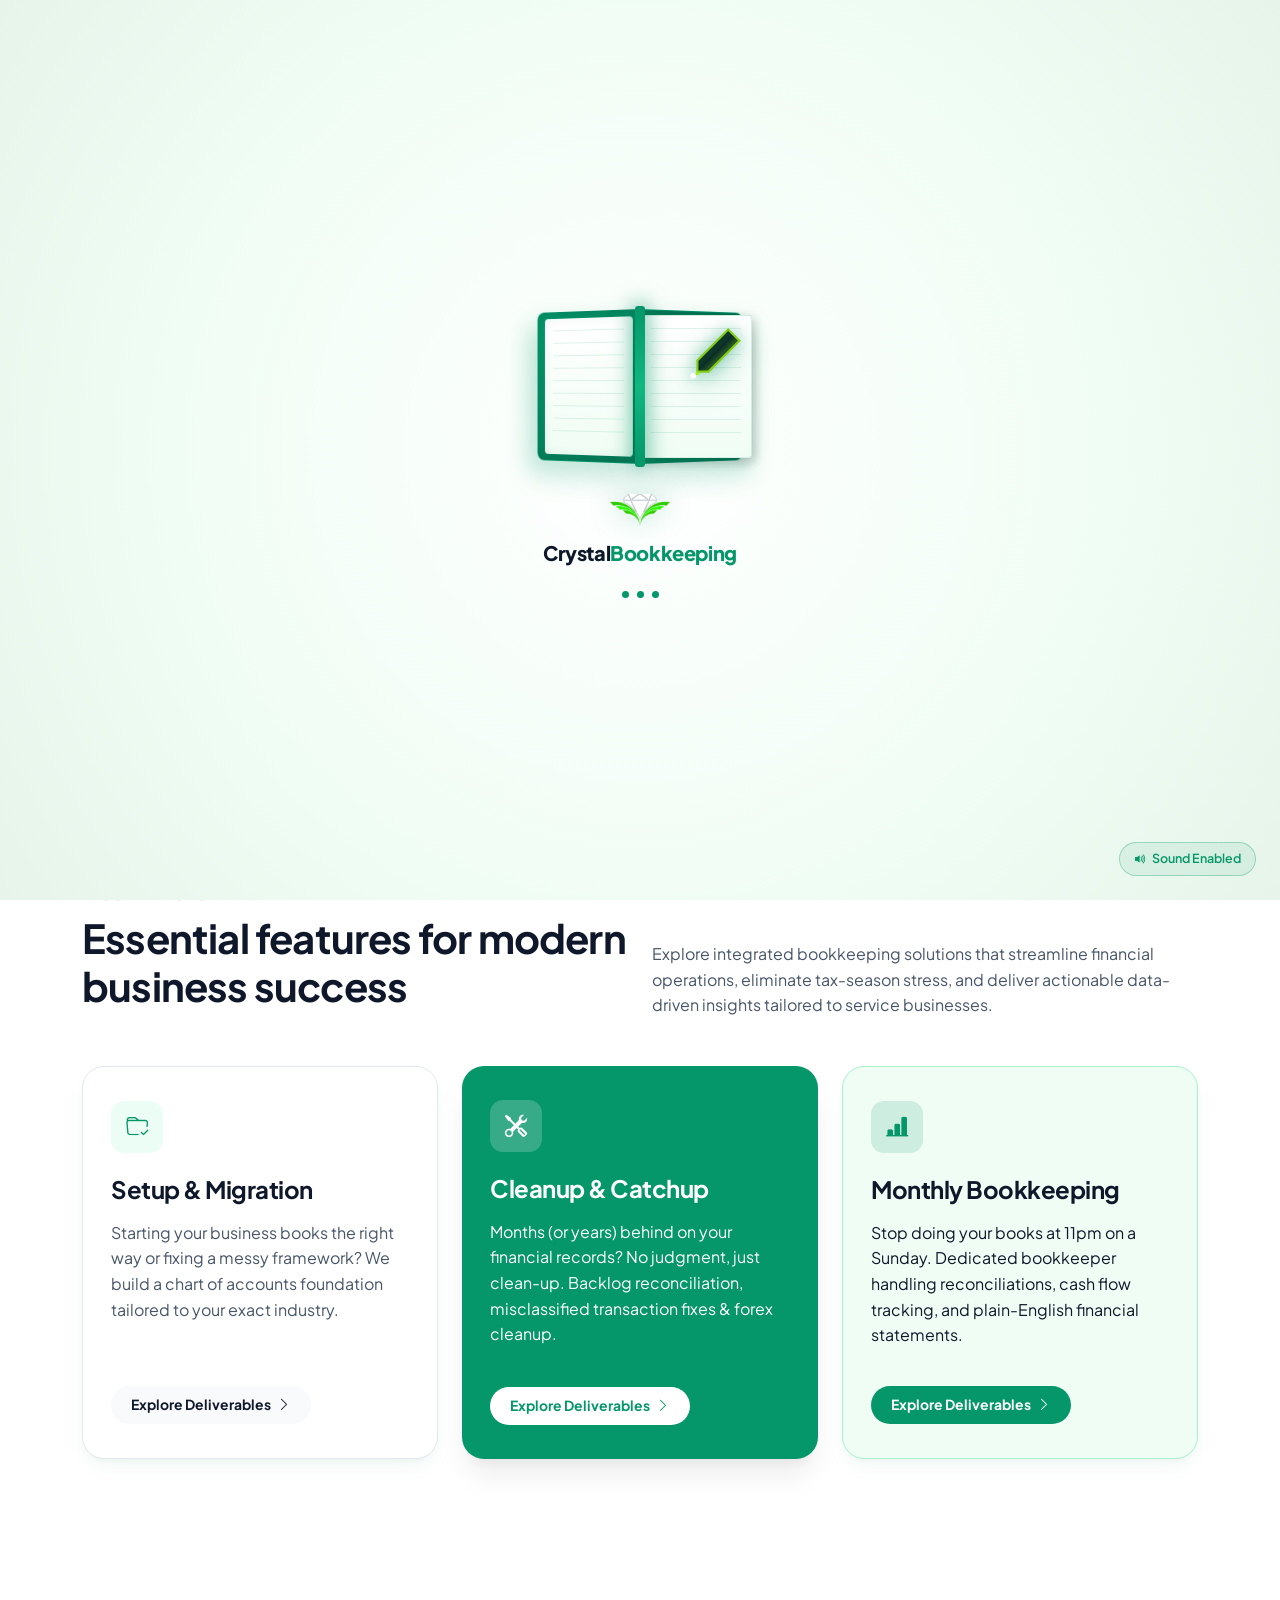
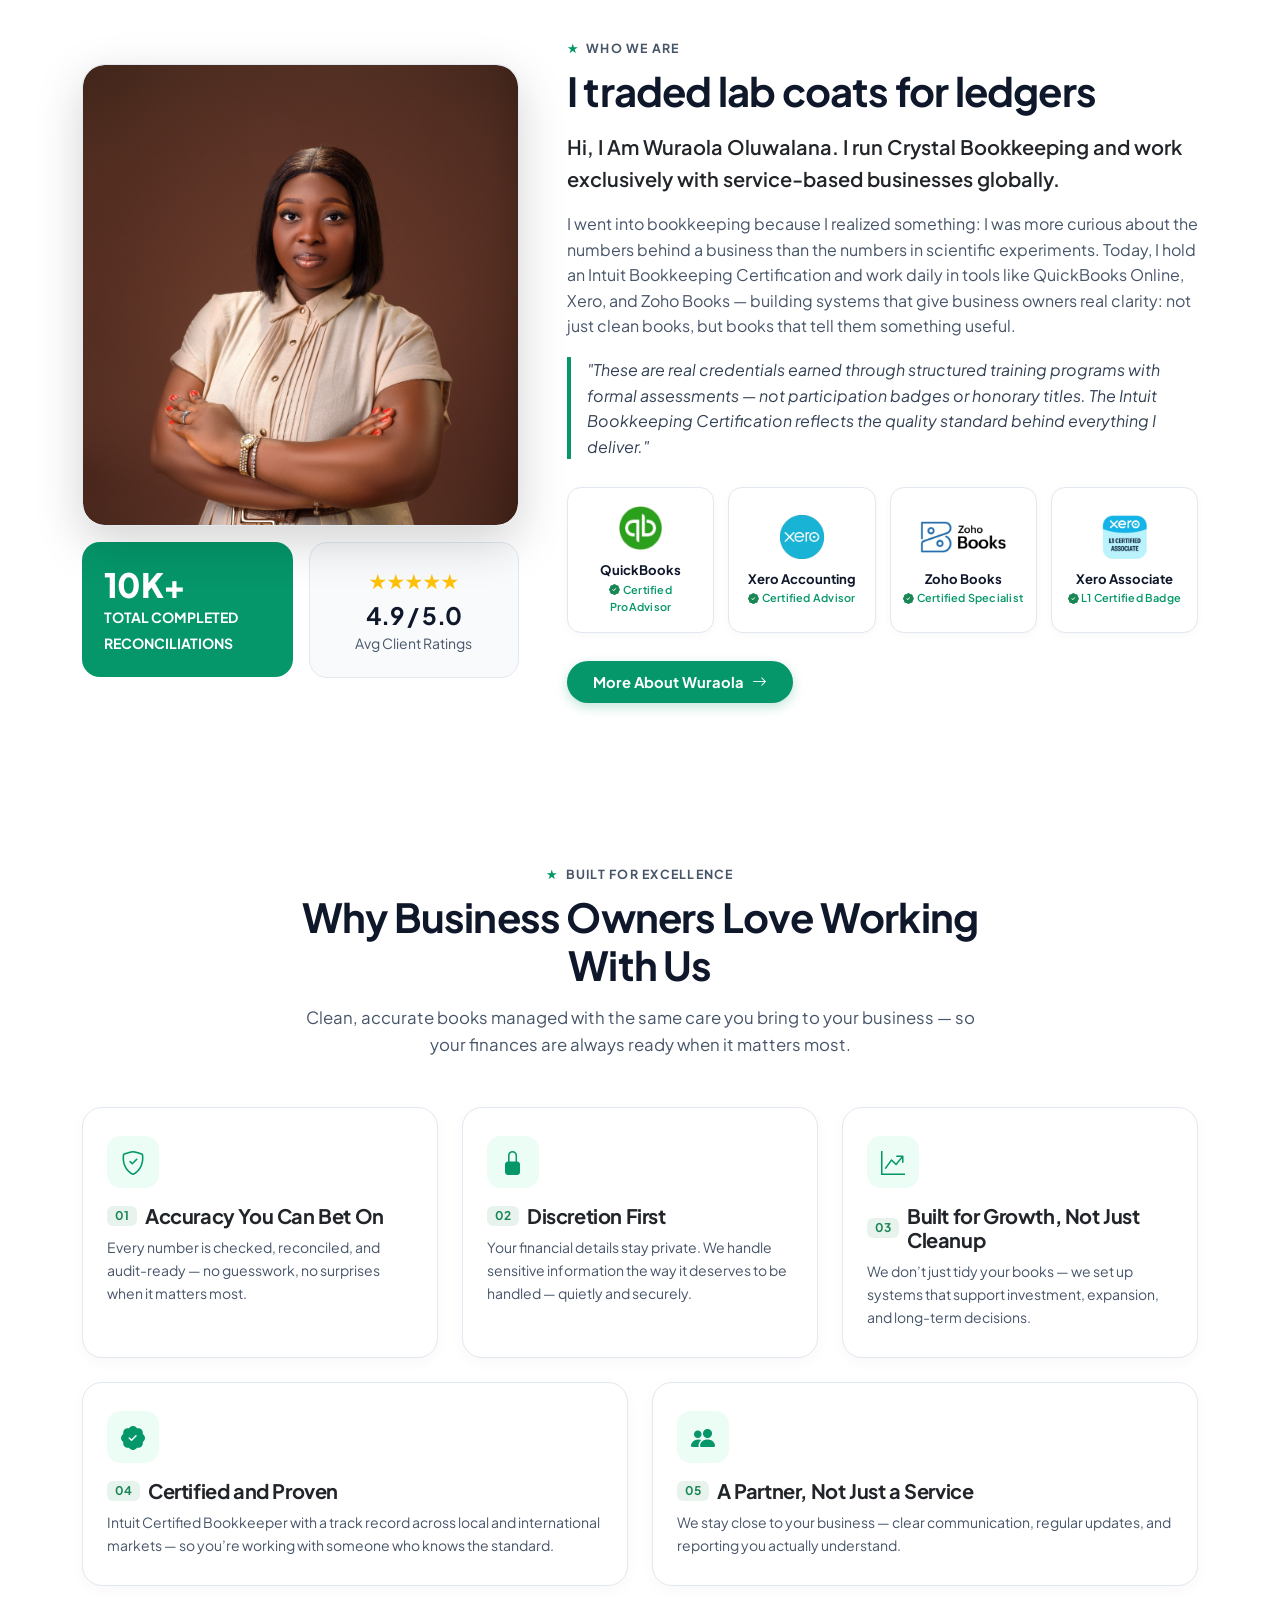
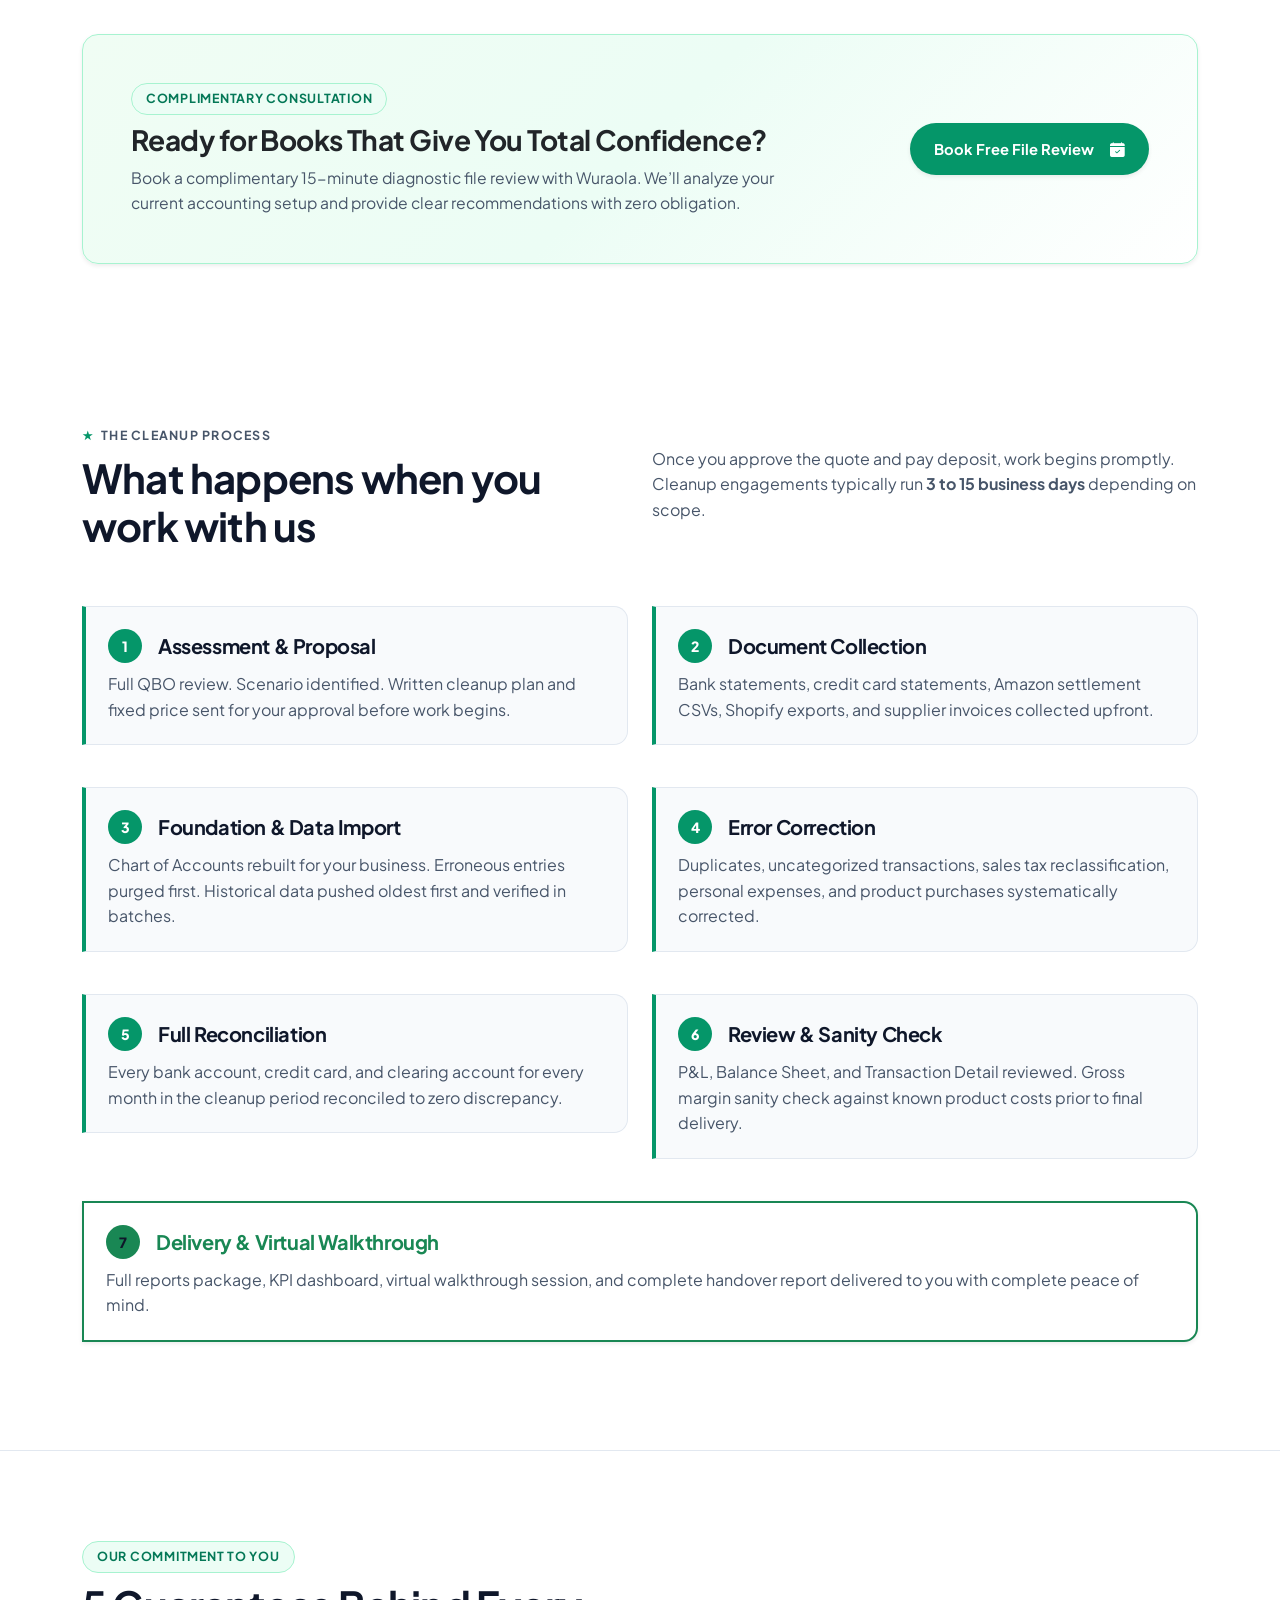
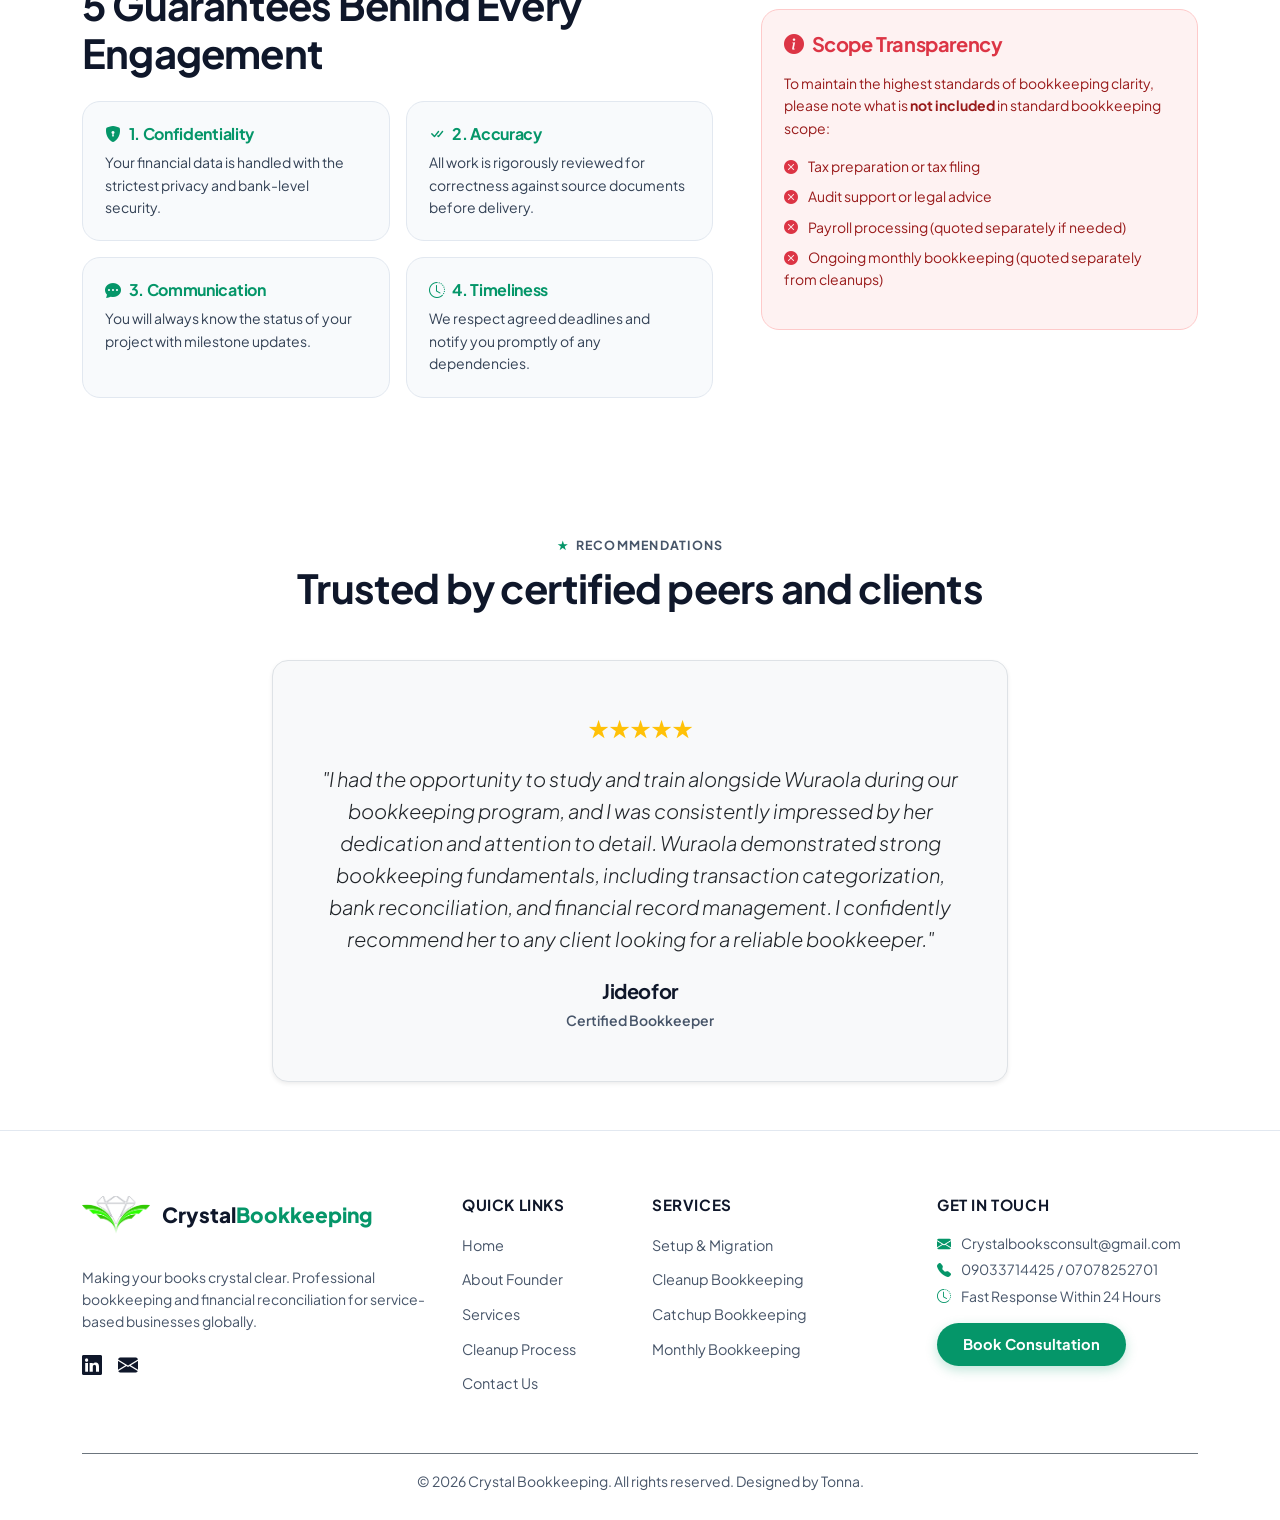
==== commit b3a2d7a4: "feat: enhance navbar logo visibility with luxury dark badge and style navbar toggler to black with e" ====
--- a/index.html
+++ b/index.html
@@ -1,17 +1,20 @@
 <!DOCTYPE html>
 <html lang="en">
+
 <head>
   <meta charset="UTF-8">
   <meta name="viewport" content="width=device-width, initial-scale=1.0">
   <title>Crystal Bookkeeping | Making Your Books Crystal Clear</title>
-  <meta name="description" content="Certified bookkeeping services for service-based businesses globally. Intuit, QuickBooks, Xero, and Zoho Books expert providing setup, cleanup, catchup, and monthly bookkeeping.">
-  
-        <!-- Open Graph / WhatsApp / Facebook / LinkedIn (Absolute URLs for Link Previews) -->
+  <meta name="description"
+    content="Certified bookkeeping services for service-based businesses globally. Intuit, QuickBooks, Xero, and Zoho Books expert providing setup, cleanup, catchup, and monthly bookkeeping.">
+
+  <!-- Open Graph / WhatsApp / Facebook / LinkedIn (Absolute URLs for Link Previews) -->
   <meta property="og:type" content="website">
   <meta property="og:url" content="https://crystalbookkeeping.vercel.app/">
   <meta property="og:site_name" content="Crystal Bookkeeping">
   <meta property="og:title" content="Crystal Bookkeeping | Making Your Books Crystal Clear">
-  <meta property="og:description" content="Certified bookkeeping services for service-based businesses globally. Intuit QuickBooks, Xero, and Zoho Books expert providing setup, cleanup, catchup, and monthly retainers.">
+  <meta property="og:description"
+    content="Certified bookkeeping services for service-based businesses globally. Intuit QuickBooks, Xero, and Zoho Books expert providing setup, cleanup, catchup, and monthly retainers.">
   <meta property="og:image" content="https://crystalbookkeeping.vercel.app/assets/images/og-preview.jpg">
   <meta property="og:image:secure_url" content="https://crystalbookkeeping.vercel.app/assets/images/og-preview.jpg">
   <meta property="og:image:type" content="image/jpeg">
@@ -24,7 +27,8 @@
   <meta name="twitter:card" content="summary_large_image">
   <meta name="twitter:url" content="https://crystalbookkeeping.vercel.app/">
   <meta name="twitter:title" content="Crystal Bookkeeping | Making Your Books Crystal Clear">
-  <meta name="twitter:description" content="Certified bookkeeping services for service-based businesses globally. Intuit QuickBooks, Xero, and Zoho Books expert providing setup, cleanup, catchup, and monthly retainers.">
+  <meta name="twitter:description"
+    content="Certified bookkeeping services for service-based businesses globally. Intuit QuickBooks, Xero, and Zoho Books expert providing setup, cleanup, catchup, and monthly retainers.">
   <meta name="twitter:image" content="https://crystalbookkeeping.vercel.app/assets/images/og-preview.jpg">
   <meta name="twitter:image:alt" content="Crystal Bookkeeping Logo & Preview">
 
@@ -40,8 +44,9 @@
   <!-- Custom Theme Stylesheet (Biztop Aesthetic) -->
   <link rel="stylesheet" href="css/style.css">
 </head>
+
 <body class="preloader-active">
-      <!-- ========== PRELOADER ========== -->
+  <!-- ========== PRELOADER ========== -->
   <div id="crystalPreloader">
     <div class="preloader-stage">
       <!-- 3D Book Container -->
@@ -133,13 +138,16 @@
   <!-- Top Announcement Header -->
 
   <!-- Sticky Navbar -->
-  <nav class="navbar navbar-expand-lg navbar-dark main-navbar sticky-top">
+  <nav class="navbar navbar-expand-lg navbar-light main-navbar sticky-top">
     <div class="container">
       <a class="navbar-brand" href="index.html">
-        <img src="assets/images/logo-icon.png" alt="Crystal Bookkeeping Logo" style="height:38px; width:auto;">
+        <span class="brand-logo-badge">
+          <img src="assets/images/logo-icon.png" alt="Crystal Bookkeeping Logo">
+        </span>
         <span>Crystal<span style="color: var(--brand-lime-bright);">Bookkeeping</span></span>
       </a>
-      <button class="navbar-toggler" type="button" data-bs-toggle="collapse" data-bs-target="#navbarMain" aria-controls="navbarMain" aria-expanded="false" aria-label="Toggle navigation">
+      <button class="navbar-toggler" type="button" data-bs-toggle="collapse" data-bs-target="#navbarMain"
+        aria-controls="navbarMain" aria-expanded="false" aria-label="Toggle navigation">
         <span class="navbar-toggler-icon"></span>
       </button>
       <div class="collapse navbar-collapse" id="navbarMain">
@@ -151,7 +159,8 @@
           <li class="nav-item"><a class="nav-link" href="index.html#why-us">Why Work With Us</a></li>
           <li class="nav-item"><a class="nav-link" href="contact.html">Contact</a></li>
         </ul>
-        <a href="https://calendly.com/oluwaloniwura22/30min" target="_blank" rel="noopener noreferrer" class="btn btn-lime">
+        <a href="https://calendly.com/oluwaloniwura22/30min" target="_blank" rel="noopener noreferrer"
+          class="btn btn-lime">
           Book Appointment <i class="bi bi-calendar-check-fill ms-1"></i>
         </a>
       </div>
@@ -170,16 +179,21 @@
             Bookkeeping Built for the Business That <span>Can’t Afford Mistakes.</span>
           </h1>
           <p class="hero-subtext">
-            Clean, accurate books managed with the same care you bring to your business. We handle the numbers with precision and discretion, so you can focus on growth — and your finances are always ready when it matters, whether that is an investor, an audit, or just peace of mind.
+            You didn’t start your business to become a bookkeeper.
+            You started it to build something — to serve your clients, grow your name, make an impact. But somewhere
+            along the way, the numbers piled up. The receipts got messy. The reports stopped making sense. And now
+            you’re spending hours on spreadsheets instead of doing the work you’re actually good at.
           </p>
           <div class="d-flex flex-wrap align-items-center gap-4">
-            <a href="https://calendly.com/oluwaloniwura22/30min" target="_blank" rel="noopener noreferrer" class="btn btn-lime">
+            <a href="https://calendly.com/oluwaloniwura22/30min" target="_blank" rel="noopener noreferrer"
+              class="btn btn-lime">
               Book Appointment <i class="bi bi-calendar-check-fill ms-1"></i>
             </a>
             <a href="tel:+2349033714425" class="btn-phone">
               <div class="phone-icon-box"><i class="bi bi-telephone-fill"></i></div>
               <div>
-                <span class="d-block text-uppercase" style="font-size: 0.75rem; color: #CBD5E1; letter-spacing: 0.05em;">CALL US TODAY</span>
+                <span class="d-block text-uppercase"
+                  style="font-size: 0.75rem; color: #CBD5E1; letter-spacing: 0.05em;">CALL US TODAY</span>
                 <span>+234 903 371 4425</span>
               </div>
             </a>
@@ -187,11 +201,14 @@
         </div>
         <div class="col-lg-6">
           <div class="hero-image-wrapper">
-            <img src="assets/images/hero_precision_bookkeeping.jpg" alt="Crystal Bookkeeping - Precision Bookkeeping Built for the Business That Can't Afford Mistakes" style="object-position: center center;">
-            
+            <img src="assets/images/hero_precision_bookkeeping.jpg"
+              alt="Crystal Bookkeeping - Precision Bookkeeping Built for the Business That Can't Afford Mistakes"
+              style="object-position: center center;">
+
             <!-- Floating Stat Overlay 1 -->
             <div class="floating-stat-card top-left d-none d-sm-flex align-items-center gap-3">
-              <div class="brand-icon" style="width:40px; height:40px;"><i class="bi bi-check-circle-fill fs-5"></i></div>
+              <div class="brand-icon" style="width:40px; height:40px;"><i class="bi bi-check-circle-fill fs-5"></i>
+              </div>
               <div>
                 <strong class="d-block text-lime fs-5">100% Audit Ready</strong>
                 <span class="small text-light">Zero Discrepancy Reconciliation</span>
@@ -222,7 +239,8 @@
         </div>
         <div class="col-lg-6">
           <p class="text-muted mb-0">
-            Explore integrated bookkeeping solutions that streamline financial operations, eliminate tax-season stress, and deliver actionable data-driven insights tailored to service businesses.
+            Explore integrated bookkeeping solutions that streamline financial operations, eliminate tax-season stress,
+            and deliver actionable data-driven insights tailored to service businesses.
           </p>
         </div>
       </div>
@@ -235,11 +253,13 @@
               <div class="icon-box"><i class="bi bi-folder-check"></i></div>
               <h3 class="h4 fw-bold mb-3">Setup & Migration</h3>
               <p class="text-muted">
-                Starting your business books the right way or fixing a messy framework? We build a chart of accounts foundation tailored to your exact industry.
+                Starting your business books the right way or fixing a messy framework? We build a chart of accounts
+                foundation tailored to your exact industry.
               </p>
             </div>
             <div>
-              <a href="services.html#setup" class="btn-card">Explore Deliverables <i class="bi bi-chevron-right"></i></a>
+              <a href="services.html#setup" class="btn-card">Explore Deliverables <i
+                  class="bi bi-chevron-right"></i></a>
             </div>
           </div>
         </div>
@@ -251,11 +271,13 @@
               <div class="icon-box"><i class="bi bi-tools"></i></div>
               <h3 class="h4 fw-bold mb-3">Cleanup & Catchup</h3>
               <p>
-                Months (or years) behind on your financial records? No judgment, just clean-up. Backlog reconciliation, misclassified transaction fixes & forex cleanup.
+                Months (or years) behind on your financial records? No judgment, just clean-up. Backlog reconciliation,
+                misclassified transaction fixes & forex cleanup.
               </p>
             </div>
             <div>
-              <a href="services.html#cleanup" class="btn-card">Explore Deliverables <i class="bi bi-chevron-right"></i></a>
+              <a href="services.html#cleanup" class="btn-card">Explore Deliverables <i
+                  class="bi bi-chevron-right"></i></a>
             </div>
           </div>
         </div>
@@ -267,11 +289,13 @@
               <div class="icon-box"><i class="bi bi-bar-chart-line-fill"></i></div>
               <h3 class="h4 fw-bold mb-3">Monthly Bookkeeping</h3>
               <p>
-                Stop doing your books at 11pm on a Sunday. Dedicated bookkeeper handling reconciliations, cash flow tracking, and plain-English financial statements.
+                Stop doing your books at 11pm on a Sunday. Dedicated bookkeeper handling reconciliations, cash flow
+                tracking, and plain-English financial statements.
               </p>
             </div>
             <div>
-              <a href="services.html#monthly" class="btn-card">Explore Deliverables <i class="bi bi-chevron-right"></i></a>
+              <a href="services.html#monthly" class="btn-card">Explore Deliverables <i
+                  class="bi bi-chevron-right"></i></a>
             </div>
           </div>
         </div>
@@ -310,14 +334,20 @@
           <div class="section-label mb-2">Who We Are</div>
           <h2 class="display-6 fw-bold mb-3">I traded lab coats for ledgers</h2>
           <p class="lead text-dark fw-semibold">
-            Hi, I Am Wuraola Oluwalana. I run Crystal Bookkeeping and work exclusively with service-based businesses globally.
+            Hi, I Am Wuraola Oluwalana. I run Crystal Bookkeeping and work exclusively with service-based businesses
+            globally.
           </p>
           <p class="text-muted">
-            I went into bookkeeping because I realized something: I was more curious about the numbers behind a business than the numbers in scientific experiments. Today, I hold an Intuit Bookkeeping Certification and work daily in tools like QuickBooks Online, Xero, and Zoho Books — building systems that give business owners real clarity: not just clean books, but books that tell them something useful.
+            I went into bookkeeping because I realized something: I was more curious about the numbers behind a business
+            than the numbers in scientific experiments. Today, I hold an Intuit Bookkeeping Certification and work daily
+            in tools like QuickBooks Online, Xero, and Zoho Books — building systems that give business owners real
+            clarity: not just clean books, but books that tell them something useful.
           </p>
 
           <div class="quote-highlight">
-            "These are real credentials earned through structured training programs with formal assessments — not participation badges or honorary titles. The Intuit Bookkeeping Certification reflects the quality standard behind everything I deliver."
+            "These are real credentials earned through structured training programs with formal assessments — not
+            participation badges or honorary titles. The Intuit Bookkeeping Certification reflects the quality standard
+            behind everything I deliver."
           </div>
 
           <!-- Verified Software Partners & Official Credentials Grid -->
@@ -326,11 +356,13 @@
               <!-- QuickBooks Online -->
               <div class="software-partner-card">
                 <div class="software-logo-box">
-                  <img src="assets/images/logo_quickbooks.png" alt="QuickBooks Online Certified" class="software-logo-img">
+                  <img src="assets/images/logo_quickbooks.png" alt="QuickBooks Online Certified"
+                    class="software-logo-img">
                 </div>
                 <div class="software-partner-info">
                   <strong class="software-partner-name">QuickBooks</strong>
-                  <span class="software-partner-status"><i class="bi bi-patch-check-fill text-success"></i> Certified ProAdvisor</span>
+                  <span class="software-partner-status"><i class="bi bi-patch-check-fill text-success"></i> Certified
+                    ProAdvisor</span>
                 </div>
               </div>
 
@@ -341,29 +373,34 @@
                 </div>
                 <div class="software-partner-info">
                   <strong class="software-partner-name">Xero Accounting</strong>
-                  <span class="software-partner-status"><i class="bi bi-patch-check-fill text-success"></i> Certified Advisor</span>
+                  <span class="software-partner-status"><i class="bi bi-patch-check-fill text-success"></i> Certified
+                    Advisor</span>
                 </div>
               </div>
 
               <!-- Zoho Books -->
               <div class="software-partner-card">
                 <div class="software-logo-box">
-                  <img src="assets/images/logo_zohobooks.png" alt="Zoho Books Specialist" class="software-logo-img logo-horizontal">
+                  <img src="assets/images/logo_zohobooks.png" alt="Zoho Books Specialist"
+                    class="software-logo-img logo-horizontal">
                 </div>
                 <div class="software-partner-info">
                   <strong class="software-partner-name">Zoho Books</strong>
-                  <span class="software-partner-status"><i class="bi bi-patch-check-fill text-success"></i> Certified Specialist</span>
+                  <span class="software-partner-status"><i class="bi bi-patch-check-fill text-success"></i> Certified
+                    Specialist</span>
                 </div>
               </div>
 
               <!-- Xero L1 Certified Associate Badge -->
               <div class="software-partner-card">
                 <div class="software-logo-box">
-                  <img src="assets/images/badge_xero_l1.png" alt="Xero L1 Certified Associate" class="software-logo-img">
+                  <img src="assets/images/badge_xero_l1.png" alt="Xero L1 Certified Associate"
+                    class="software-logo-img">
                 </div>
                 <div class="software-partner-info">
                   <strong class="software-partner-name">Xero Associate</strong>
-                  <span class="software-partner-status"><i class="bi bi-patch-check-fill text-success"></i> L1 Certified Badge</span>
+                  <span class="software-partner-status"><i class="bi bi-patch-check-fill text-success"></i> L1 Certified
+                    Badge</span>
                 </div>
               </div>
             </div>
@@ -383,7 +420,8 @@
         <div class="section-label justify-content-center mb-2">Built For Excellence</div>
         <h2 class="display-6 fw-bold mb-3">Why Business Owners Love Working With Us</h2>
         <p class="text-muted" style="font-size: 1.05rem;">
-          Clean, accurate books managed with the same care you bring to your business — so your finances are always ready when it matters most.
+          Clean, accurate books managed with the same care you bring to your business — so your finances are always
+          ready when it matters most.
         </p>
       </div>
 
@@ -416,7 +454,8 @@
               <h3 class="h5 fw-bold mb-0 text-dark">Discretion First</h3>
             </div>
             <p class="text-muted small mb-0" style="line-height: 1.65;">
-              Your financial details stay private. We handle sensitive information the way it deserves to be handled — quietly and securely.
+              Your financial details stay private. We handle sensitive information the way it deserves to be handled —
+              quietly and securely.
             </p>
           </div>
         </div>
@@ -432,7 +471,8 @@
               <h3 class="h5 fw-bold mb-0 text-dark">Built for Growth, Not Just Cleanup</h3>
             </div>
             <p class="text-muted small mb-0" style="line-height: 1.65;">
-              We don’t just tidy your books — we set up systems that support investment, expansion, and long-term decisions.
+              We don’t just tidy your books — we set up systems that support investment, expansion, and long-term
+              decisions.
             </p>
           </div>
         </div>
@@ -448,7 +488,8 @@
               <h3 class="h5 fw-bold mb-0 text-dark">Certified and Proven</h3>
             </div>
             <p class="text-muted small mb-0" style="line-height: 1.65;">
-              Intuit Certified Bookkeeper with a track record across local and international markets — so you’re working with someone who knows the standard.
+              Intuit Certified Bookkeeper with a track record across local and international markets — so you’re working
+              with someone who knows the standard.
             </p>
           </div>
         </div>
@@ -464,24 +505,28 @@
               <h3 class="h5 fw-bold mb-0 text-dark">A Partner, Not Just a Service</h3>
             </div>
             <p class="text-muted small mb-0" style="line-height: 1.65;">
-              We stay close to your business — clear communication, regular updates, and reporting you actually understand.
+              We stay close to your business — clear communication, regular updates, and reporting you actually
+              understand.
             </p>
           </div>
         </div>
       </div>
 
       <!-- Book Free Review CTA Banner -->
-      <div class="p-4 p-md-5 rounded-4 text-center text-md-start position-relative overflow-hidden shadow-sm" style="background: linear-gradient(135deg, #F0FDF4 0%, #ECFDF5 50%, #FFFFFF 100%); border: 1.5px solid #A7F3D0;">
+      <div class="p-4 p-md-5 rounded-4 text-center text-md-start position-relative overflow-hidden shadow-sm"
+        style="background: linear-gradient(135deg, #F0FDF4 0%, #ECFDF5 50%, #FFFFFF 100%); border: 1.5px solid #A7F3D0;">
         <div class="row align-items-center justify-content-between g-4">
           <div class="col-lg-8">
             <span class="badge-pill-lime mb-2">Complimentary Consultation</span>
             <h3 class="h3 fw-bold text-dark mb-2">Ready for Books That Give You Total Confidence?</h3>
             <p class="text-muted mb-0 max-w-700" style="font-size: 0.98rem;">
-              Book a complimentary 15-minute diagnostic file review with Wuraola. We’ll analyze your current accounting setup and provide clear recommendations with zero obligation.
+              Book a complimentary 15-minute diagnostic file review with Wuraola. We’ll analyze your current accounting
+              setup and provide clear recommendations with zero obligation.
             </p>
           </div>
           <div class="col-lg-4 text-center text-lg-end">
-            <a href="https://calendly.com/oluwaloniwura22/30min" target="_blank" rel="noopener noreferrer" class="btn btn-lime btn-lg px-4 py-3 fw-bold shadow-sm justify-content-center">
+            <a href="https://calendly.com/oluwaloniwura22/30min" target="_blank" rel="noopener noreferrer"
+              class="btn btn-lime btn-lg px-4 py-3 fw-bold shadow-sm justify-content-center">
               Book Free File Review <i class="bi bi-calendar-check-fill ms-2"></i>
             </a>
           </div>
@@ -500,7 +545,8 @@
         </div>
         <div class="col-lg-6">
           <p class="text-muted">
-            Once you approve the quote and pay deposit, work begins promptly. Cleanup engagements typically run <strong>3 to 15 business days</strong> depending on scope.
+            Once you approve the quote and pay deposit, work begins promptly. Cleanup engagements typically run
+            <strong>3 to 15 business days</strong> depending on scope.
           </p>
         </div>
       </div>
@@ -514,7 +560,8 @@
               <h3 class="h5 fw-bold mb-0">Assessment & Proposal</h3>
             </div>
             <p class="text-muted mb-0">
-              Full QBO review. Scenario identified. Written cleanup plan and fixed price sent for your approval before work begins.
+              Full QBO review. Scenario identified. Written cleanup plan and fixed price sent for your approval before
+              work begins.
             </p>
           </div>
         </div>
@@ -527,7 +574,8 @@
               <h3 class="h5 fw-bold mb-0">Document Collection</h3>
             </div>
             <p class="text-muted mb-0">
-              Bank statements, credit card statements, Amazon settlement CSVs, Shopify exports, and supplier invoices collected upfront.
+              Bank statements, credit card statements, Amazon settlement CSVs, Shopify exports, and supplier invoices
+              collected upfront.
             </p>
           </div>
         </div>
@@ -540,7 +588,8 @@
               <h3 class="h5 fw-bold mb-0">Foundation & Data Import</h3>
             </div>
             <p class="text-muted mb-0">
-              Chart of Accounts rebuilt for your business. Erroneous entries purged first. Historical data pushed oldest first and verified in batches.
+              Chart of Accounts rebuilt for your business. Erroneous entries purged first. Historical data pushed oldest
+              first and verified in batches.
             </p>
           </div>
         </div>
@@ -553,7 +602,8 @@
               <h3 class="h5 fw-bold mb-0">Error Correction</h3>
             </div>
             <p class="text-muted mb-0">
-              Duplicates, uncategorized transactions, sales tax reclassification, personal expenses, and product purchases systematically corrected.
+              Duplicates, uncategorized transactions, sales tax reclassification, personal expenses, and product
+              purchases systematically corrected.
             </p>
           </div>
         </div>
@@ -566,7 +616,8 @@
               <h3 class="h5 fw-bold mb-0">Full Reconciliation</h3>
             </div>
             <p class="text-muted mb-0">
-              Every bank account, credit card, and clearing account for every month in the cleanup period reconciled to zero discrepancy.
+              Every bank account, credit card, and clearing account for every month in the cleanup period reconciled to
+              zero discrepancy.
             </p>
           </div>
         </div>
@@ -579,7 +630,8 @@
               <h3 class="h5 fw-bold mb-0">Review & Sanity Check</h3>
             </div>
             <p class="text-muted mb-0">
-              P&L, Balance Sheet, and Transaction Detail reviewed. Gross margin sanity check against known product costs prior to final delivery.
+              P&L, Balance Sheet, and Transaction Detail reviewed. Gross margin sanity check against known product costs
+              prior to final delivery.
             </p>
           </div>
         </div>
@@ -592,7 +644,8 @@
               <h3 class="h5 fw-bold text-success mb-0">Delivery & Virtual Walkthrough</h3>
             </div>
             <p class="text-muted mb-0">
-              Full reports package, KPI dashboard, virtual walkthrough session, and complete handover report delivered to you with complete peace of mind.
+              Full reports package, KPI dashboard, virtual walkthrough session, and complete handover report delivered
+              to you with complete peace of mind.
             </p>
           </div>
         </div>
@@ -612,25 +665,29 @@
             <div class="col-md-6">
               <div class="standard-item-box">
                 <h4 class="h6 fw-bold text-lime"><i class="bi bi-shield-lock-fill me-2"></i>1. Confidentiality</h4>
-                <p class="small text-slate mb-0">Your financial data is handled with the strictest privacy and bank-level security.</p>
+                <p class="small text-slate mb-0">Your financial data is handled with the strictest privacy and
+                  bank-level security.</p>
               </div>
             </div>
             <div class="col-md-6">
               <div class="standard-item-box">
                 <h4 class="h6 fw-bold text-lime"><i class="bi bi-check-all me-2"></i>2. Accuracy</h4>
-                <p class="small text-slate mb-0">All work is rigorously reviewed for correctness against source documents before delivery.</p>
+                <p class="small text-slate mb-0">All work is rigorously reviewed for correctness against source
+                  documents before delivery.</p>
               </div>
             </div>
             <div class="col-md-6">
               <div class="standard-item-box">
                 <h4 class="h6 fw-bold text-lime"><i class="bi bi-chat-dots-fill me-2"></i>3. Communication</h4>
-                <p class="small text-slate mb-0">You will always know the status of your project with milestone updates.</p>
+                <p class="small text-slate mb-0">You will always know the status of your project with milestone updates.
+                </p>
               </div>
             </div>
             <div class="col-md-6">
               <div class="standard-item-box">
                 <h4 class="h6 fw-bold text-lime"><i class="bi bi-clock-history me-2"></i>4. Timeliness</h4>
-                <p class="small text-slate mb-0">We respect agreed deadlines and notify you promptly of any dependencies.</p>
+                <p class="small text-slate mb-0">We respect agreed deadlines and notify you promptly of any
+                  dependencies.</p>
               </div>
             </div>
           </div>
@@ -639,12 +696,15 @@
         <div class="col-lg-5">
           <div class="exclusion-box">
             <h3 class="h5 fw-bold text-danger mb-3"><i class="bi bi-info-circle-fill me-2"></i>Scope Transparency</h3>
-            <p class="small text-white opacity-90 mb-3">To maintain the highest standards of bookkeeping clarity, please note what is <strong>not included</strong> in standard bookkeeping scope:</p>
+            <p class="small text-white opacity-90 mb-3">To maintain the highest standards of bookkeeping clarity, please
+              note what is <strong>not included</strong> in standard bookkeeping scope:</p>
             <ul class="list-unstyled small text-white opacity-90">
               <li class="mb-2"><i class="bi bi-x-circle-fill text-danger me-2"></i> Tax preparation or tax filing</li>
               <li class="mb-2"><i class="bi bi-x-circle-fill text-danger me-2"></i> Audit support or legal advice</li>
-              <li class="mb-2"><i class="bi bi-x-circle-fill text-danger me-2"></i> Payroll processing (quoted separately if needed)</li>
-              <li class="mb-0"><i class="bi bi-x-circle-fill text-danger me-2"></i> Ongoing monthly bookkeeping (quoted separately from cleanups)</li>
+              <li class="mb-2"><i class="bi bi-x-circle-fill text-danger me-2"></i> Payroll processing (quoted
+                separately if needed)</li>
+              <li class="mb-0"><i class="bi bi-x-circle-fill text-danger me-2"></i> Ongoing monthly bookkeeping (quoted
+                separately from cleanups)</li>
             </ul>
           </div>
         </div>
@@ -665,7 +725,10 @@
           <div class="p-4 p-md-5 rounded-4 bg-light border shadow-sm text-center">
             <div class="text-warning fs-4 mb-3">★★★★★</div>
             <p class="lead fst-italic text-dark mb-4">
-              "I had the opportunity to study and train alongside Wuraola during our bookkeeping program, and I was consistently impressed by her dedication and attention to detail. Wuraola demonstrated strong bookkeeping fundamentals, including transaction categorization, bank reconciliation, and financial record management. I confidently recommend her to any client looking for a reliable bookkeeper."
+              "I had the opportunity to study and train alongside Wuraola during our bookkeeping program, and I was
+              consistently impressed by her dedication and attention to detail. Wuraola demonstrated strong bookkeeping
+              fundamentals, including transaction categorization, bank reconciliation, and financial record management.
+              I confidently recommend her to any client looking for a reliable bookkeeper."
             </p>
             <h3 class="h5 fw-bold mb-1">Jideofor</h3>
             <span class="small text-muted fw-semibold">Certified Bookkeeper</span>
@@ -685,10 +748,12 @@
             <span>Crystal<span style="color: var(--brand-lime-bright);">Bookkeeping</span></span>
           </a>
           <p class="small text-slate mt-3">
-            Making your books crystal clear. Professional bookkeeping and financial reconciliation for service-based businesses globally.
+            Making your books crystal clear. Professional bookkeeping and financial reconciliation for service-based
+            businesses globally.
           </p>
           <div class="d-flex gap-3 fs-5">
-            <a href="https://www.linkedin.com/in/wuraola-oluwalana" target="_blank" class="text-white"><i class="bi bi-linkedin"></i></a>
+            <a href="https://www.linkedin.com/in/wuraola-oluwalana" target="_blank" class="text-white"><i
+                class="bi bi-linkedin"></i></a>
             <a href="mailto:Crystalbooksconsult@gmail.com" class="text-white"><i class="bi bi-envelope-fill"></i></a>
           </div>
         </div>
@@ -716,10 +781,14 @@
 
         <div class="col-lg-3">
           <h5>Get In Touch</h5>
-          <p class="small text-slate mb-1"><i class="bi bi-envelope-fill text-lime me-2"></i> Crystalbooksconsult@gmail.com</p>
-          <p class="small text-slate mb-1"><i class="bi bi-telephone-fill text-lime me-2"></i> 09033714425 / 07078252701</p>
-          <p class="small text-slate mb-3"><i class="bi bi-clock-history text-lime me-2"></i> Fast Response Within 24 Hours</p>
-          <a href="https://calendly.com/oluwaloniwura22/30min" target="_blank" rel="noopener noreferrer" class="btn btn-lime btn-sm">Book Consultation</a>
+          <p class="small text-slate mb-1"><i class="bi bi-envelope-fill text-lime me-2"></i>
+            Crystalbooksconsult@gmail.com</p>
+          <p class="small text-slate mb-1"><i class="bi bi-telephone-fill text-lime me-2"></i> 09033714425 / 07078252701
+          </p>
+          <p class="small text-slate mb-3"><i class="bi bi-clock-history text-lime me-2"></i> Fast Response Within 24
+            Hours</p>
+          <a href="https://calendly.com/oluwaloniwura22/30min" target="_blank" rel="noopener noreferrer"
+            class="btn btn-lime btn-sm">Book Consultation</a>
         </div>
       </div>
 
@@ -741,17 +810,20 @@
         </div>
         <div class="modal-body p-4 text-center">
           <div class="p-4 rounded-4 mb-4" style="background: #F0FDF4; border: 1px solid #A7F3D0;">
-            <div class="d-inline-flex align-items-center justify-content-center bg-white rounded-circle shadow-sm mb-3" style="width: 60px; height: 60px; color: #059669;">
+            <div class="d-inline-flex align-items-center justify-content-center bg-white rounded-circle shadow-sm mb-3"
+              style="width: 60px; height: 60px; color: #059669;">
               <i class="bi bi-calendar2-check-fill fs-3"></i>
             </div>
             <h3 class="h4 fw-bold text-dark mb-2">30-Minute Financial & Bookkeeping Discovery Call</h3>
             <p class="text-muted max-w-700 mx-auto mb-0" style="font-size: 0.95rem;">
-              Select a convenient date and time directly on Wuraola’s official Calendly calendar to discuss your accounting setup, historical cleanup, or monthly retainer needs.
+              Select a convenient date and time directly on Wuraola’s official Calendly calendar to discuss your
+              accounting setup, historical cleanup, or monthly retainer needs.
             </p>
           </div>
 
           <div class="d-grid gap-3 max-w-700 mx-auto mb-3">
-            <a href="https://calendly.com/oluwaloniwura22/30min" target="_blank" rel="noopener noreferrer" class="btn btn-lime btn-lg py-3 fw-bold justify-content-center fs-6">
+            <a href="https://calendly.com/oluwaloniwura22/30min" target="_blank" rel="noopener noreferrer"
+              class="btn btn-lime btn-lg py-3 fw-bold justify-content-center fs-6">
               Open Calendly Booking Calendar <i class="bi bi-box-arrow-up-right ms-2"></i>
             </a>
           </div>
@@ -767,10 +839,12 @@
             </div>
             <div class="col-md-6">
               <div class="d-flex align-items-center gap-2 text-muted small">
-                <i class="bi bi-telephone-fill text-success"></i> Direct Phone: <a href="tel:+2349033714425" class="fw-bold text-success text-decoration-none">+234 903 371 4425</a>
+                <i class="bi bi-telephone-fill text-success"></i> Direct Phone: <a href="tel:+2349033714425"
+                  class="fw-bold text-success text-decoration-none">+234 903 371 4425</a>
               </div>
               <div class="d-flex align-items-center gap-2 text-muted small mt-2">
-                <i class="bi bi-envelope-fill text-success"></i> Email: <a href="mailto:Crystalbooksconsult@gmail.com" class="fw-bold text-success text-decoration-none">Crystalbooksconsult@gmail.com</a>
+                <i class="bi bi-envelope-fill text-success"></i> Email: <a href="mailto:Crystalbooksconsult@gmail.com"
+                  class="fw-bold text-success text-decoration-none">Crystalbooksconsult@gmail.com</a>
               </div>
             </div>
           </div>
@@ -786,4 +860,5 @@
   <script src="js/preloader.js"></script>
   <script src="js/scroll-reveal.js"></script>
 </body>
-</html>
+
+</html>
--- a/css/style.css
+++ b/css/style.css
@@ -500,7 +500,7 @@
   color: #0F172A !important;
   display: inline-flex;
   align-items: center;
-  gap: 10px;
+  gap: 12px;
   padding: 0;
   margin-right: 20px;
   text-decoration: none;
@@ -509,6 +509,31 @@
 .navbar-brand span span {
   color: #059669 !important;
 }
+/* Luxury Brand Logo Badge with Dark Obsidian/Slate Background */
+.brand-logo-badge {
+  display: inline-flex;
+  align-items: center;
+  justify-content: center;
+  background: #0F172A;
+  border: 1px solid #1E293B;
+  border-radius: 11px;
+  padding: 5px 9px;
+  box-shadow: 0 2px 8px rgba(15, 23, 42, 0.12);
+  transition: all 0.22s cubic-bezier(0.16, 1, 0.3, 1);
+  flex-shrink: 0;
+}
+.brand-logo-badge img {
+  height: 30px !important;
+  width: auto !important;
+  display: block;
+}
+.navbar-brand:hover .brand-logo-badge {
+  background: #0B132B;
+  border-color: #059669;
+  box-shadow: 0 4px 14px rgba(5, 150, 105, 0.24);
+  transform: translateY(-1px);
+}
+
 .brand-icon {
   display: flex;
   align-items: center;
@@ -527,19 +552,30 @@
   box-shadow: 0 4px 10px rgba(5,150,105,0.3);
 }
 .navbar-toggler {
-  border: 1px solid #E2E8F0 !important;
-  padding: 7px 11px;
+  border: 1.5px solid #E2E8F0 !important;
+  padding: 8px 11px;
   border-radius: 10px;
-  background: #F8FAFC !important;
+  background: #FFFFFF !important;
+  box-shadow: 0 2px 6px rgba(15, 23, 42, 0.05);
+  transition: all 0.2s ease;
+}
+.navbar-toggler:hover {
+  background: #F0FDF4 !important;
+  border-color: #059669 !important;
 }
 .navbar-toggler:focus {
-  box-shadow: 0 0 0 3px rgba(5,150,105,0.2) !important;
+  box-shadow: 0 0 0 3px rgba(5, 150, 105, 0.25) !important;
   outline: none;
 }
 .navbar-toggler-icon {
-  filter: none;
-  width: 1.3em;
-  height: 1.3em;
+  background-image: url("data:image/svg+xml,%3csvg xmlns='http://www.w3.org/2000/svg' viewBox='0 0 30 30'%3e%3cpath stroke='%230F172A' stroke-linecap='round' stroke-miterlimit='10' stroke-width='2.6' d='M4 7h22M4 15h22M4 23h22'/%3e%3c/svg%3e") !important;
+  width: 1.35em;
+  height: 1.35em;
+  transition: all 0.2s ease;
+}
+.navbar-toggler:hover .navbar-toggler-icon {
+  background-image: url("data:image/svg+xml,%3csvg xmlns='http://www.w3.org/2000/svg' viewBox='0 0 30 30'%3e%3cpath stroke='%23059669' stroke-linecap='round' stroke-miterlimit='10' stroke-width='2.6' d='M4 7h22M4 15h22M4 23h22'/%3e%3c/svg%3e") !important;
+  transform: scale(1.05);
 }
 .navbar-nav { align-items: center; gap: 2px; }
 .nav-link {
@@ -563,8 +599,22 @@
 }
 
 @media (max-width: 991.98px) {
-  .navbar-brand { font-size: 1.15rem; margin-right: 0; gap: 8px; }
-  .navbar-brand img { height: 32px !important; }
+  .main-navbar .container {
+    display: flex !important;
+    align-items: center !important;
+    justify-content: space-between !important;
+    flex-wrap: wrap !important;
+    width: 100% !important;
+    max-width: 100% !important;
+  }
+  .navbar-brand { font-size: 1.05rem; margin-right: 0; gap: 8px; }
+  .brand-logo-badge { padding: 4px 6px; border-radius: 9px; }
+  .brand-logo-badge img { height: 24px !important; }
+  .navbar-toggler {
+    display: flex !important;
+    align-items: center !important;
+    justify-content: center !important;
+  }
   .navbar-collapse {
     background: #FFFFFF;
     border: 1px solid #E2E8F0;
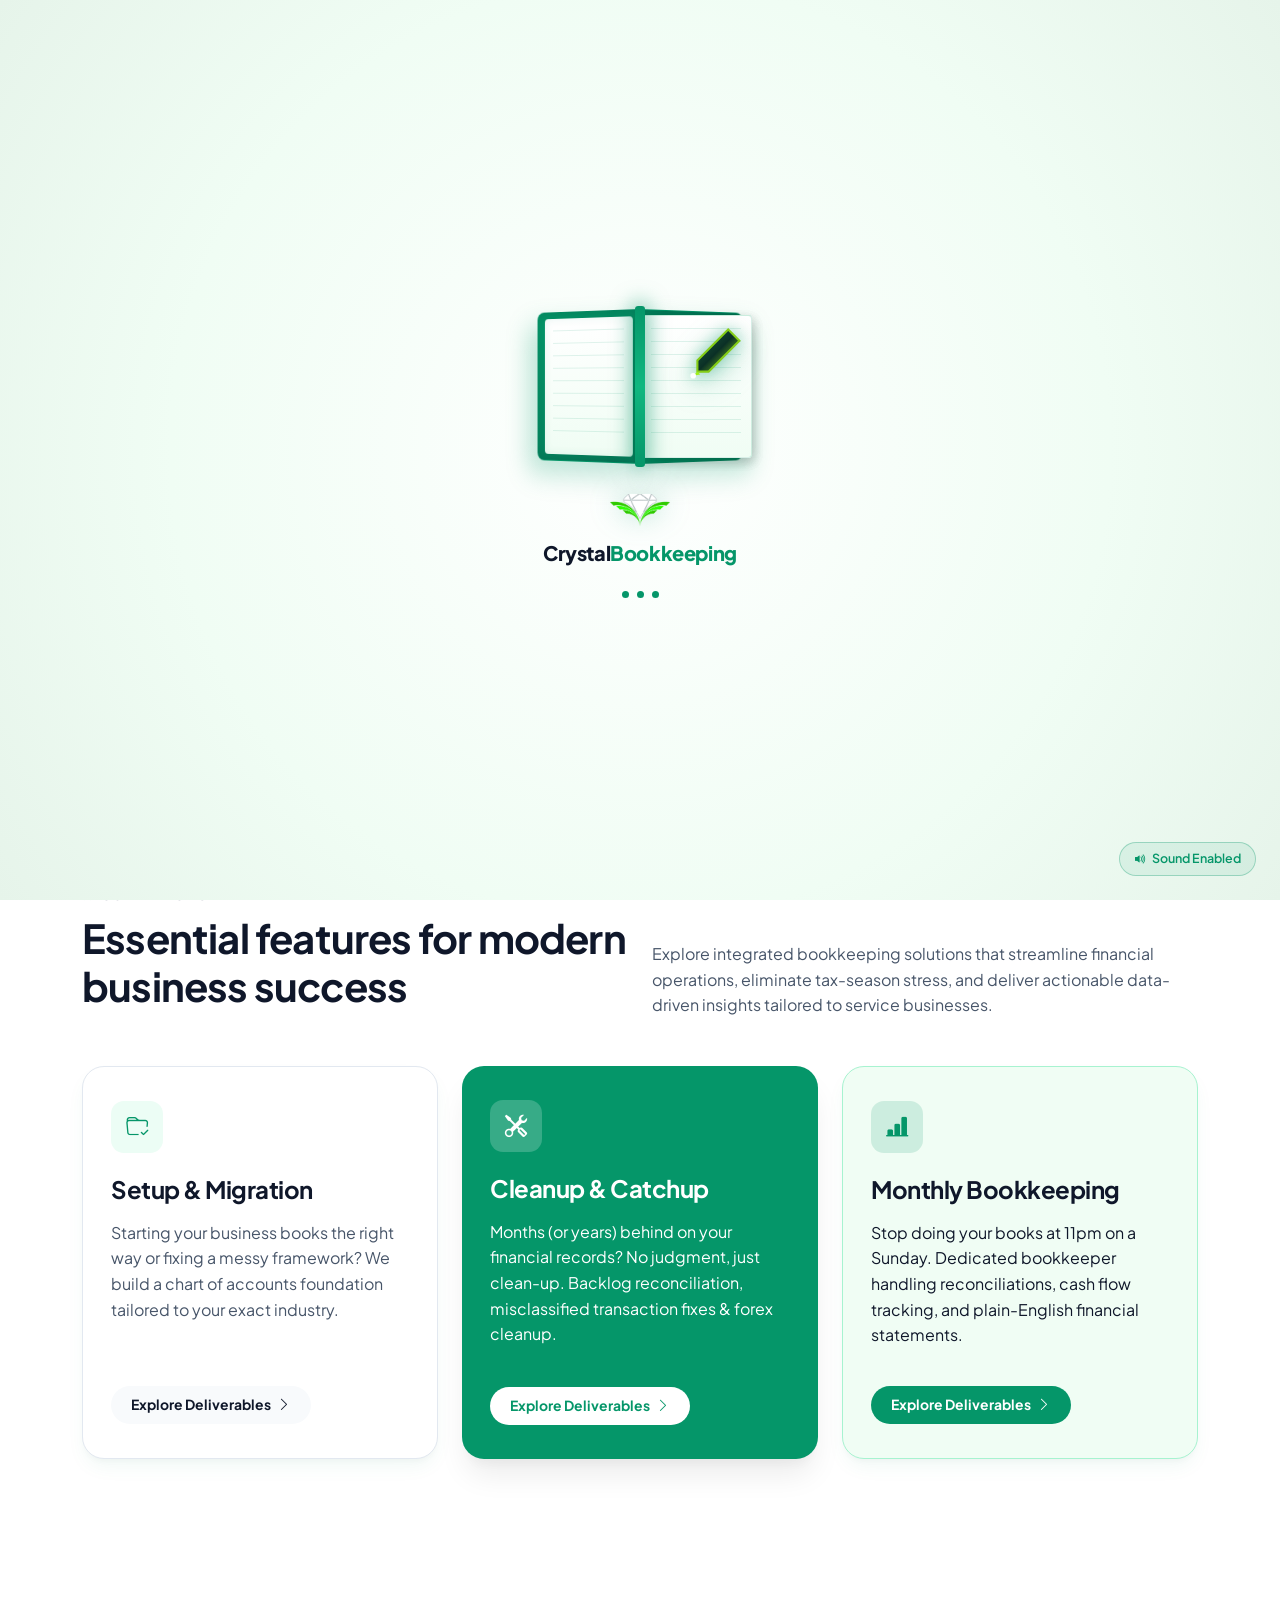
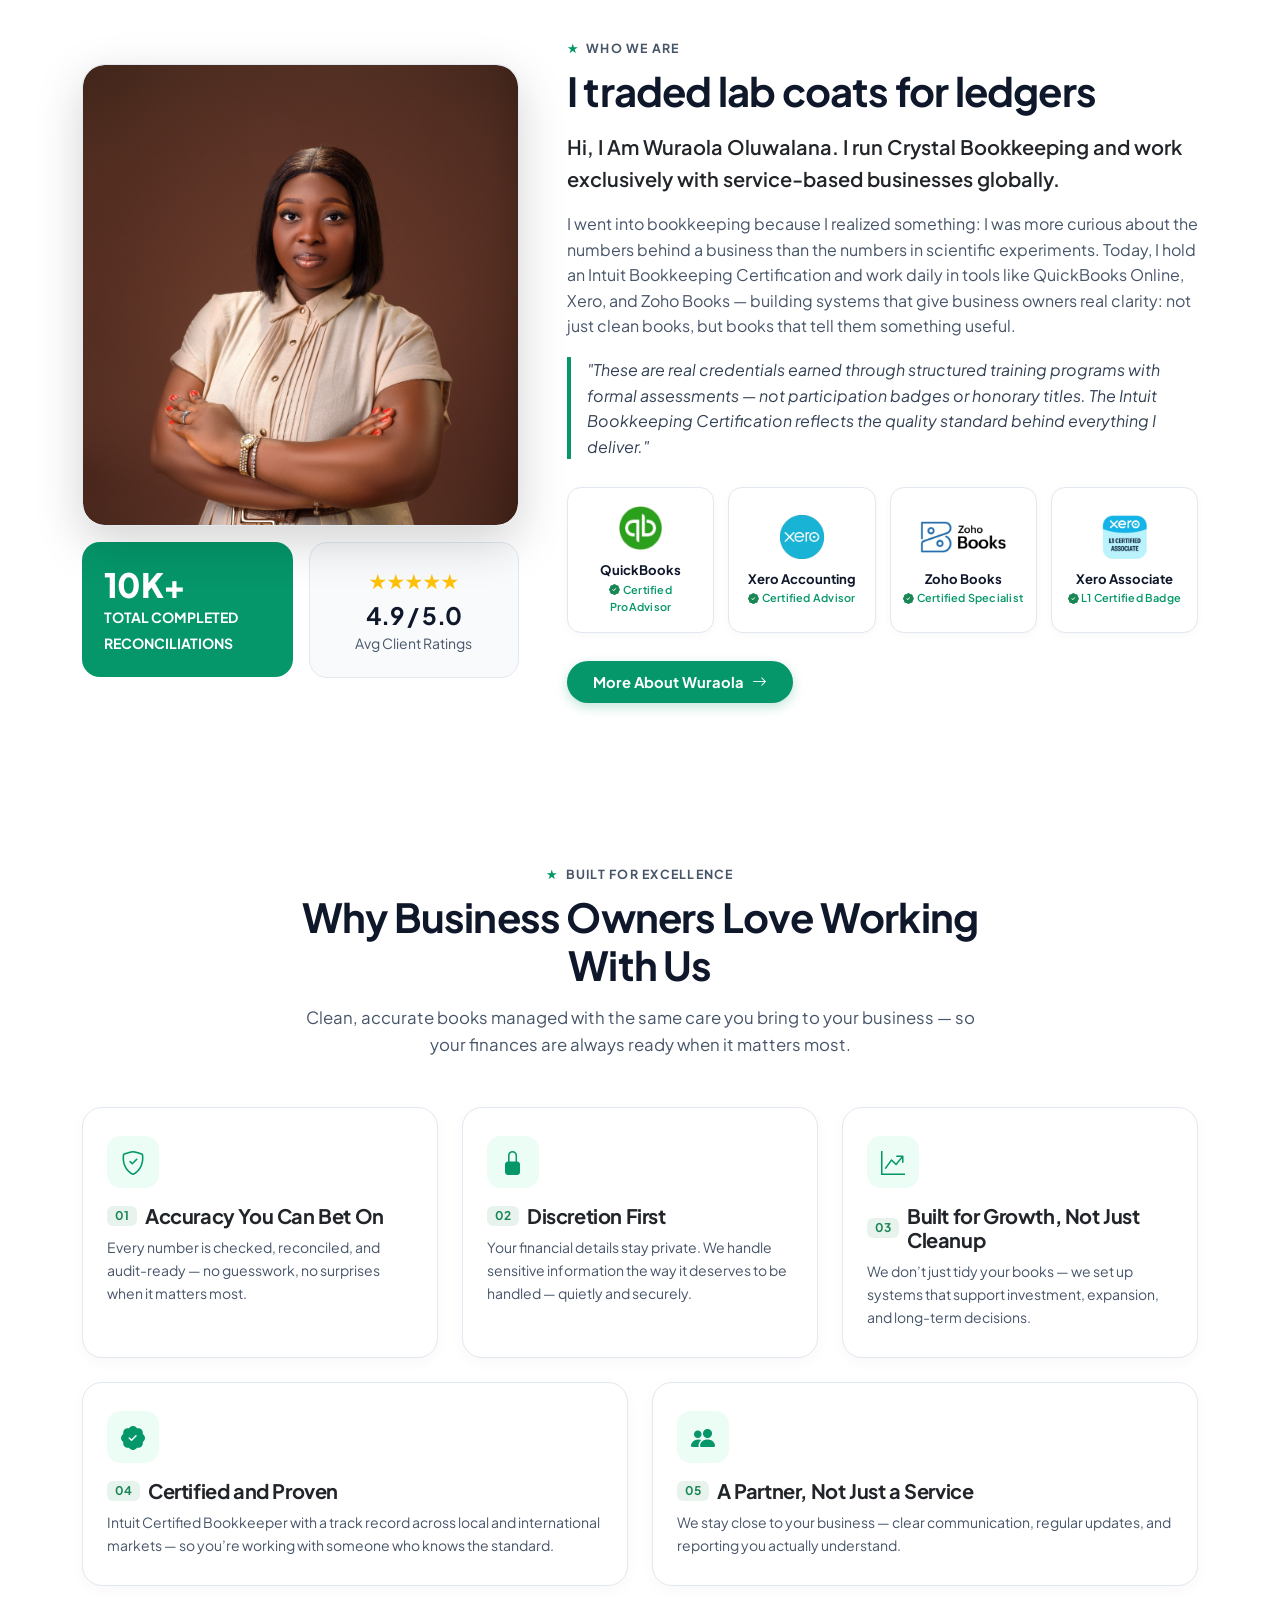
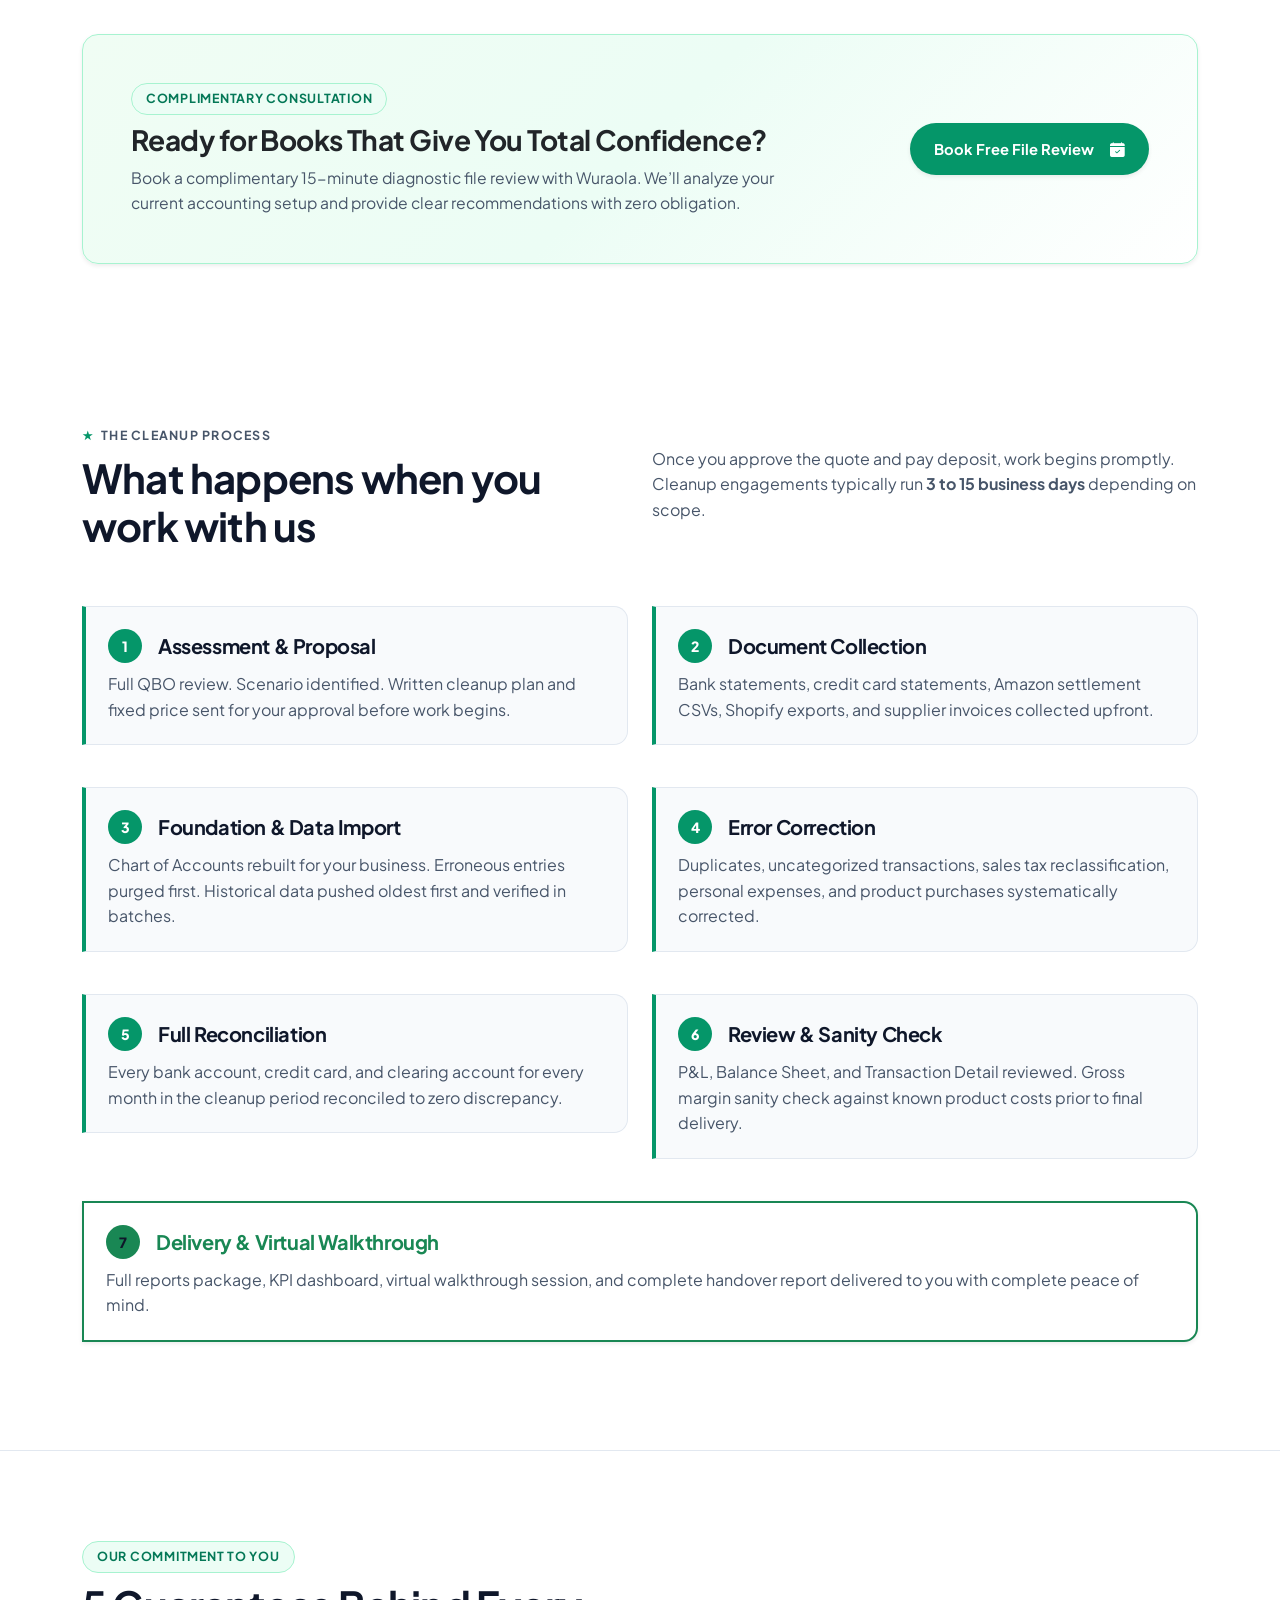
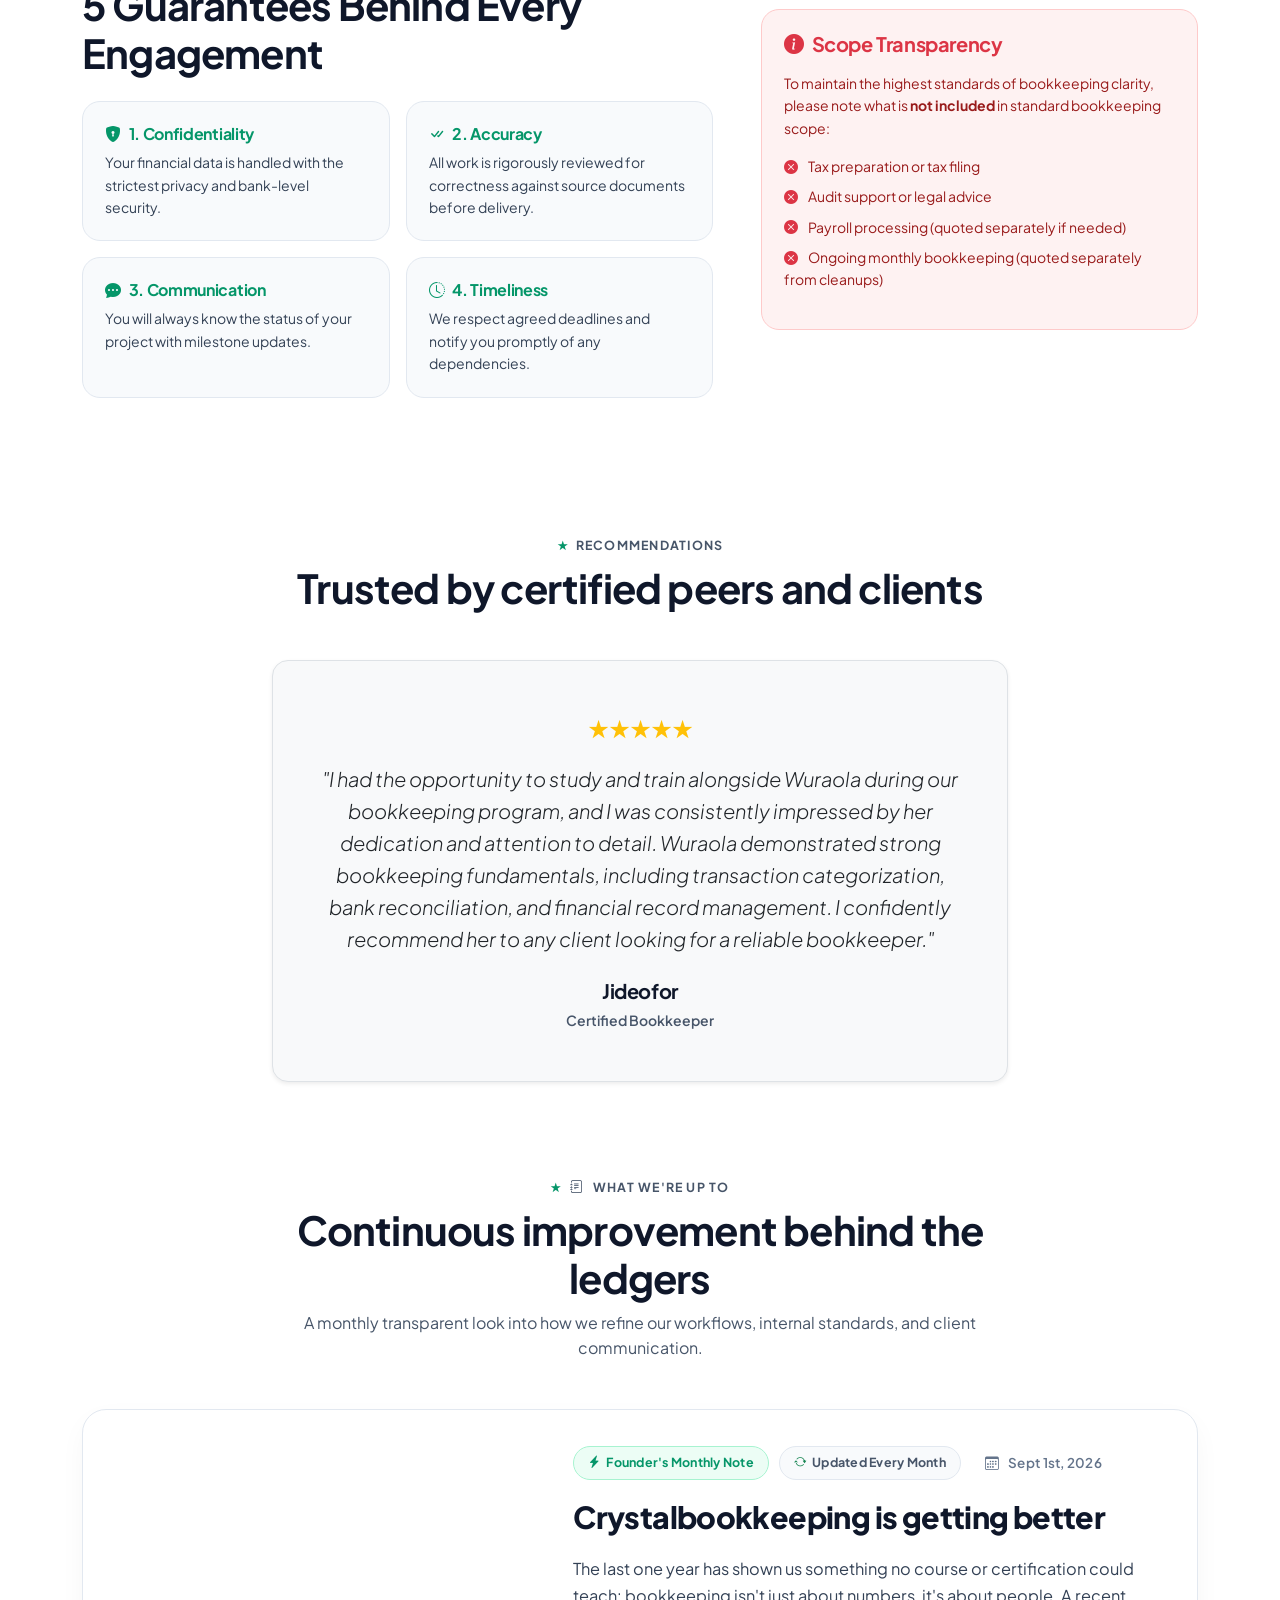
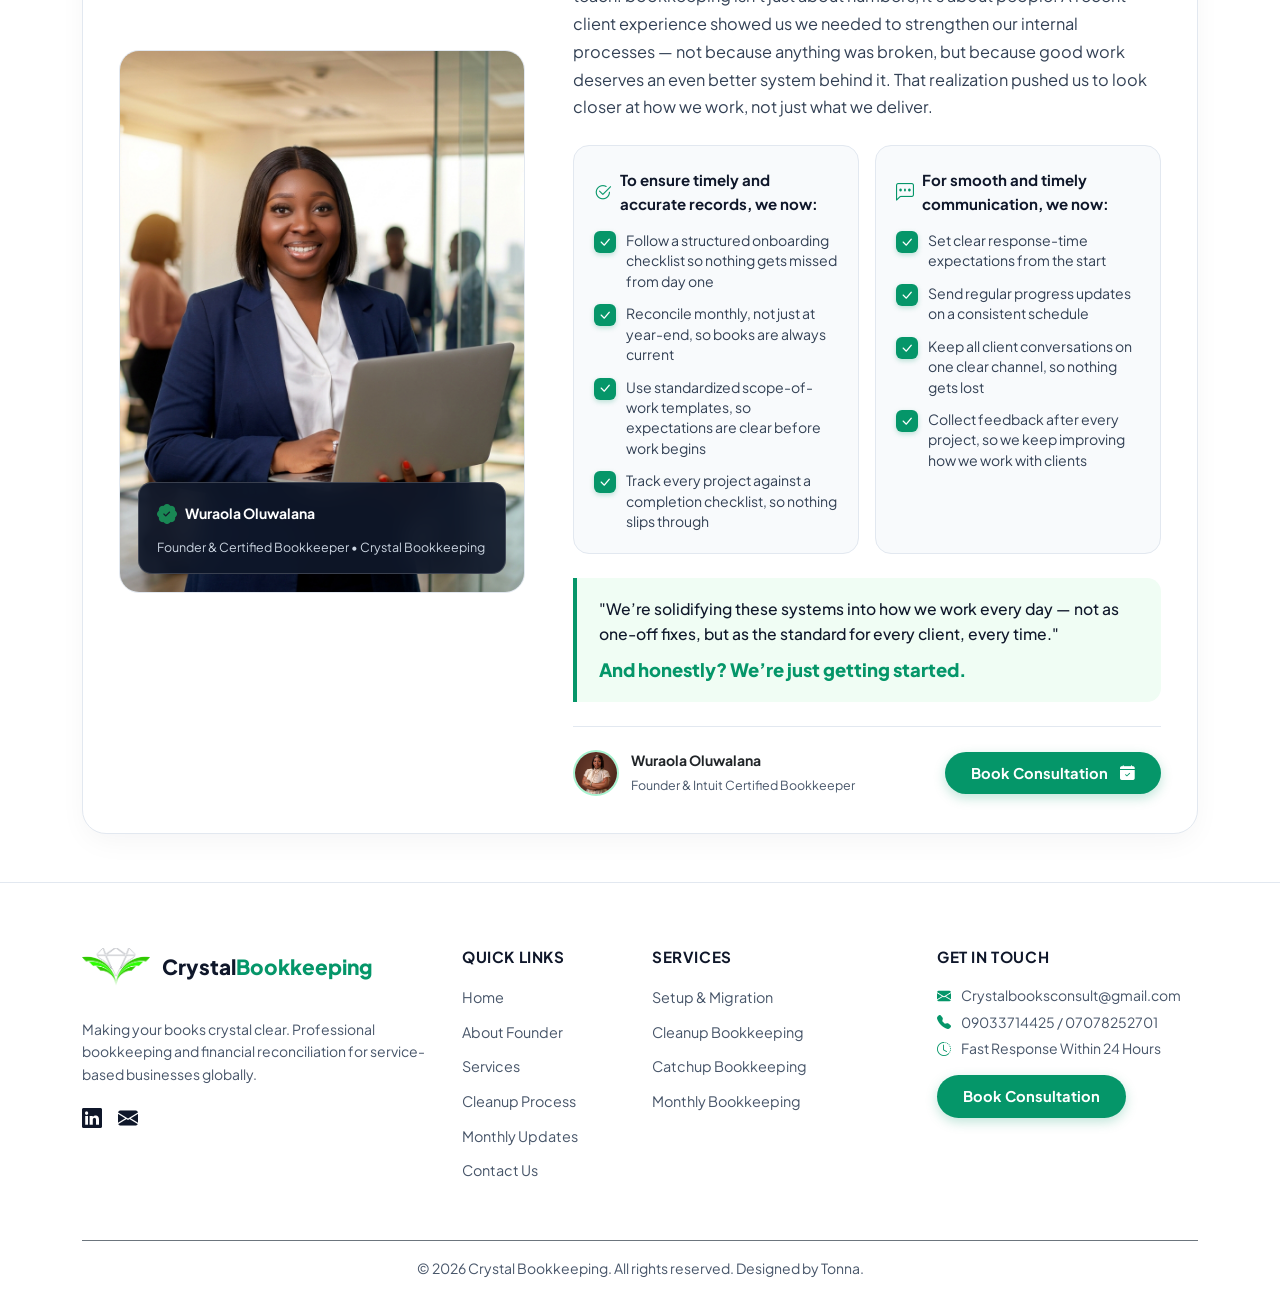
==== commit d3c0d1e9: "feat: add 'What We're Up To' monthly founder blog section with custom laptop portrait and process ch" ====
--- a/index.html
+++ b/index.html
@@ -182,7 +182,7 @@
             You didn’t start your business to become a bookkeeper.
             You started it to build something — to serve your clients, grow your name, make an impact. But somewhere
             along the way, the numbers piled up. The receipts got messy. The reports stopped making sense. And now
-            you’re spending hours on spreadsheets instead of doing the work you’re actually good at.
+            you’re spending hours on spreadsheets instead of doing the work you’re actually good at. It doesn’t have to be this way. Let’s take it off your plate.
           </p>
           <div class="d-flex flex-wrap align-items-center gap-4">
             <a href="https://calendly.com/oluwaloniwura22/30min" target="_blank" rel="noopener noreferrer"
@@ -732,6 +732,140 @@
             </p>
             <h3 class="h5 fw-bold mb-1">Jideofor</h3>
             <span class="small text-muted fw-semibold">Certified Bookkeeper</span>
+          </div>
+        </div>
+      </div>
+    </div>
+  </section>
+
+  <!-- Section 8: What We're Up To (Monthly Updates & Behind the Scenes) -->
+  <section class="blog-update-section py-5" id="updates">
+    <div class="container">
+      <div class="text-center max-w-700 mx-auto mb-5">
+        <div class="section-label justify-content-center mb-2">
+          <i class="bi bi-journal-text me-1"></i> What We're Up To
+        </div>
+        <h2 class="display-6 fw-bold">Continuous improvement behind the ledgers</h2>
+        <p class="text-muted">
+          A monthly transparent look into how we refine our workflows, internal standards, and client communication.
+        </p>
+      </div>
+
+      <div class="blog-update-card">
+        <div class="row g-4 g-xl-5 align-items-center">
+          <!-- Founder with Laptop Photo Column -->
+          <div class="col-lg-5">
+            <div class="blog-photo-wrapper">
+              <img src="assets/images/wuraola_holding_laptop.jpg" alt="Wuraola Oluwalana - Crystal Bookkeeping Founder" loading="lazy">
+              <div class="blog-photo-badge">
+                <div class="d-flex align-items-center gap-2 mb-1">
+                  <i class="bi bi-patch-check-fill text-success fs-5"></i>
+                  <strong class="small text-white">Wuraola Oluwalana</strong>
+                </div>
+                <span class="text-white-50" style="font-size: 0.78rem;">Founder &amp; Certified Bookkeeper • Crystal Bookkeeping</span>
+              </div>
+            </div>
+          </div>
+
+          <!-- Editorial Article Content Column -->
+          <div class="col-lg-7">
+            <div class="blog-meta-bar">
+              <span class="blog-meta-badge category">
+                <i class="bi bi-lightning-charge-fill"></i> Founder's Monthly Note
+              </span>
+              <span class="blog-meta-badge cadence">
+                <i class="bi bi-arrow-repeat text-success"></i> Updated Every Month
+              </span>
+              <span class="blog-meta-badge date">
+                <i class="bi bi-calendar3 me-1"></i> Sept 1st, 2026
+              </span>
+            </div>
+
+            <h3 class="blog-article-title">
+              Crystalbookkeeping is getting better
+            </h3>
+
+            <p class="blog-body-lead">
+              The last one year has shown us something no course or certification could teach: bookkeeping isn't just about numbers, it's about people. A recent client experience showed us we needed to strengthen our internal processes — not because anything was broken, but because good work deserves an even better system behind it. That realization pushed us to look closer at how we work, not just what we deliver.
+            </p>
+
+            <div class="row g-3 mb-4">
+              <!-- Checklist 1: Records & Accuracy -->
+              <div class="col-md-6">
+                <div class="blog-checklist-card">
+                  <div class="blog-checklist-title">
+                    <i class="bi bi-check2-circle"></i> To ensure timely and accurate records, we now:
+                  </div>
+                  <ul class="blog-check-list">
+                    <li class="blog-check-item">
+                      <span class="blog-check-icon"><i class="bi bi-check-lg"></i></span>
+                      <span>Follow a structured onboarding checklist so nothing gets missed from day one</span>
+                    </li>
+                    <li class="blog-check-item">
+                      <span class="blog-check-icon"><i class="bi bi-check-lg"></i></span>
+                      <span>Reconcile monthly, not just at year-end, so books are always current</span>
+                    </li>
+                    <li class="blog-check-item">
+                      <span class="blog-check-icon"><i class="bi bi-check-lg"></i></span>
+                      <span>Use standardized scope-of-work templates, so expectations are clear before work begins</span>
+                    </li>
+                    <li class="blog-check-item">
+                      <span class="blog-check-icon"><i class="bi bi-check-lg"></i></span>
+                      <span>Track every project against a completion checklist, so nothing slips through</span>
+                    </li>
+                  </ul>
+                </div>
+              </div>
+
+              <!-- Checklist 2: Communication & Updates -->
+              <div class="col-md-6">
+                <div class="blog-checklist-card">
+                  <div class="blog-checklist-title">
+                    <i class="bi bi-chat-left-dots"></i> For smooth and timely communication, we now:
+                  </div>
+                  <ul class="blog-check-list">
+                    <li class="blog-check-item">
+                      <span class="blog-check-icon"><i class="bi bi-check-lg"></i></span>
+                      <span>Set clear response-time expectations from the start</span>
+                    </li>
+                    <li class="blog-check-item">
+                      <span class="blog-check-icon"><i class="bi bi-check-lg"></i></span>
+                      <span>Send regular progress updates on a consistent schedule</span>
+                    </li>
+                    <li class="blog-check-item">
+                      <span class="blog-check-icon"><i class="bi bi-check-lg"></i></span>
+                      <span>Keep all client conversations on one clear channel, so nothing gets lost</span>
+                    </li>
+                    <li class="blog-check-item">
+                      <span class="blog-check-icon"><i class="bi bi-check-lg"></i></span>
+                      <span>Collect feedback after every project, so we keep improving how we work with clients</span>
+                    </li>
+                  </ul>
+                </div>
+              </div>
+            </div>
+
+            <div class="blog-conclusion-quote">
+              <p class="mb-2">
+                "We’re solidifying these systems into how we work every day — not as one-off fixes, but as the standard for every client, every time."
+              </p>
+              <p class="blog-punchline">
+                And honestly? We’re just getting started.
+              </p>
+            </div>
+
+            <div class="blog-author-strip">
+              <div class="blog-author-info">
+                <img src="assets/images/wuraola_portrait_1.jpg" alt="Wuraola Oluwalana" class="blog-author-avatar">
+                <div>
+                  <strong class="d-block text-dark small">Wuraola Oluwalana</strong>
+                  <span class="text-muted" style="font-size: 0.78rem;">Founder &amp; Intuit Certified Bookkeeper</span>
+                </div>
+              </div>
+              <a href="https://calendly.com/oluwaloniwura22/30min" target="_blank" rel="noopener noreferrer" class="btn btn-lime btn-sm">
+                Book Consultation <i class="bi bi-calendar-check-fill ms-1"></i>
+              </a>
+            </div>
           </div>
         </div>
       </div>
@@ -765,6 +899,7 @@
             <li><a href="about.html">About Founder</a></li>
             <li><a href="services.html">Services</a></li>
             <li><a href="#process">Cleanup Process</a></li>
+            <li><a href="#updates">Monthly Updates</a></li>
             <li><a href="contact.html">Contact Us</a></li>
           </ul>
         </div>
--- a/css/style.css
+++ b/css/style.css
@@ -1826,3 +1826,229 @@
   }
 }
 
+/* ==========================================================================
+   WHAT WE'RE UP TO — MONTHLY BLOG & PROCESS UPDATES
+   ========================================================================== */
+.blog-update-section {
+  background-color: #FFFFFF;
+  position: relative;
+}
+.blog-update-card {
+  background: #FFFFFF;
+  border: 1px solid #E2E8F0;
+  border-radius: 24px;
+  box-shadow: 0 10px 30px -5px rgba(15, 23, 42, 0.05);
+  overflow: hidden;
+  transition: box-shadow 0.3s ease, border-color 0.3s ease;
+  padding: 36px;
+}
+.blog-update-card:hover {
+  border-color: #CBD5E1;
+  box-shadow: 0 18px 40px -8px rgba(5, 150, 105, 0.09);
+}
+.blog-photo-wrapper {
+  position: relative;
+  height: 100%;
+  min-height: 520px;
+  background: #F1F5F9;
+  border-radius: 20px;
+  overflow: hidden;
+  border: 1px solid #E2E8F0;
+}
+.blog-photo-wrapper img {
+  width: 100%;
+  height: 100%;
+  object-fit: cover;
+  object-position: center top;
+  display: block;
+  transition: transform 0.4s ease;
+}
+.blog-update-card:hover .blog-photo-wrapper img {
+  transform: scale(1.02);
+}
+.blog-photo-badge {
+  position: absolute;
+  bottom: 18px;
+  left: 18px;
+  right: 18px;
+  background: rgba(15, 23, 42, 0.92);
+  backdrop-filter: blur(12px);
+  -webkit-backdrop-filter: blur(12px);
+  border: 1px solid rgba(255, 255, 255, 0.18);
+  border-radius: 14px;
+  padding: 14px 18px;
+  color: #FFFFFF;
+}
+.blog-photo-badge strong {
+  color: #FFFFFF !important;
+  font-weight: 700;
+}
+.blog-photo-badge span {
+  color: #CBD5E1 !important;
+}
+.blog-meta-bar {
+  display: flex;
+  flex-wrap: wrap;
+  align-items: center;
+  gap: 10px;
+  margin-bottom: 18px;
+}
+.blog-meta-badge {
+  display: inline-flex;
+  align-items: center;
+  gap: 6px;
+  font-size: 0.78rem;
+  font-weight: 700;
+  padding: 6px 14px;
+  border-radius: 30px;
+  letter-spacing: 0.02em;
+}
+.blog-meta-badge.category {
+  background-color: #ECFDF5;
+  color: #059669;
+  border: 1px solid #A7F3D0;
+}
+.blog-meta-badge.cadence {
+  background-color: #F8FAFC;
+  color: #475569;
+  border: 1px solid #E2E8F0;
+}
+.blog-meta-badge.date {
+  color: #64748B;
+  font-weight: 600;
+  font-size: 0.84rem;
+}
+.blog-article-title {
+  font-size: 1.9rem;
+  font-weight: 800;
+  color: #0F172A;
+  line-height: 1.28;
+  margin-bottom: 18px;
+}
+.blog-body-lead {
+  font-size: 1.02rem;
+  line-height: 1.7;
+  color: #334155;
+  margin-bottom: 24px;
+}
+.blog-checklist-card {
+  background: #F8FAFC;
+  border: 1px solid #E2E8F0;
+  border-radius: 16px;
+  padding: 22px 20px;
+  height: 100%;
+}
+.blog-checklist-title {
+  font-size: 0.94rem;
+  font-weight: 700;
+  color: #0F172A;
+  display: flex;
+  align-items: center;
+  gap: 8px;
+  margin-bottom: 14px;
+}
+.blog-checklist-title i {
+  color: #059669;
+  font-size: 1.1rem;
+}
+.blog-check-list {
+  list-style: none;
+  padding: 0;
+  margin: 0;
+  display: flex;
+  flex-direction: column;
+  gap: 12px;
+}
+.blog-check-item {
+  display: flex;
+  align-items: flex-start;
+  gap: 10px;
+  font-size: 0.88rem;
+  color: #334155;
+  line-height: 1.45;
+}
+.blog-check-icon {
+  width: 22px;
+  height: 22px;
+  min-width: 22px;
+  background-color: #059669;
+  color: #FFFFFF;
+  border-radius: 6px;
+  display: inline-flex;
+  align-items: center;
+  justify-content: center;
+  font-size: 0.85rem;
+  margin-top: 1px;
+  flex-shrink: 0;
+  box-shadow: 0 2px 5px rgba(5, 150, 105, 0.25);
+}
+.blog-conclusion-quote {
+  background: #F0FDF4;
+  border-left: 4px solid #059669;
+  border-radius: 0 14px 14px 0;
+  padding: 18px 22px;
+  margin: 24px 0 18px;
+  color: #0F172A;
+  font-weight: 500;
+  font-size: 0.98rem;
+  line-height: 1.6;
+}
+.blog-punchline {
+  font-size: 1.15rem;
+  font-weight: 800;
+  color: #059669;
+  margin-bottom: 0;
+}
+.blog-author-strip {
+  display: flex;
+  align-items: center;
+  justify-content: space-between;
+  flex-wrap: wrap;
+  gap: 16px;
+  padding-top: 22px;
+  margin-top: 24px;
+  border-top: 1px solid #E2E8F0;
+}
+.blog-author-info {
+  display: flex;
+  align-items: center;
+  gap: 12px;
+}
+.blog-author-avatar {
+  width: 46px;
+  height: 46px;
+  border-radius: 50%;
+  object-fit: cover;
+  border: 2px solid #A7F3D0;
+}
+
+@media (max-width: 991.98px) {
+  .blog-update-card {
+    padding: 24px 20px;
+  }
+  .blog-photo-wrapper {
+    min-height: 420px;
+    margin-bottom: 28px;
+  }
+  .blog-article-title {
+    font-size: 1.55rem;
+  }
+}
+@media (max-width: 576px) {
+  .blog-photo-wrapper {
+    min-height: 340px;
+  }
+  .blog-article-title {
+    font-size: 1.35rem;
+  }
+  .blog-author-strip {
+    flex-direction: column;
+    align-items: stretch;
+  }
+  .blog-author-strip .btn {
+    width: 100%;
+    justify-content: center;
+  }
+}
+
+
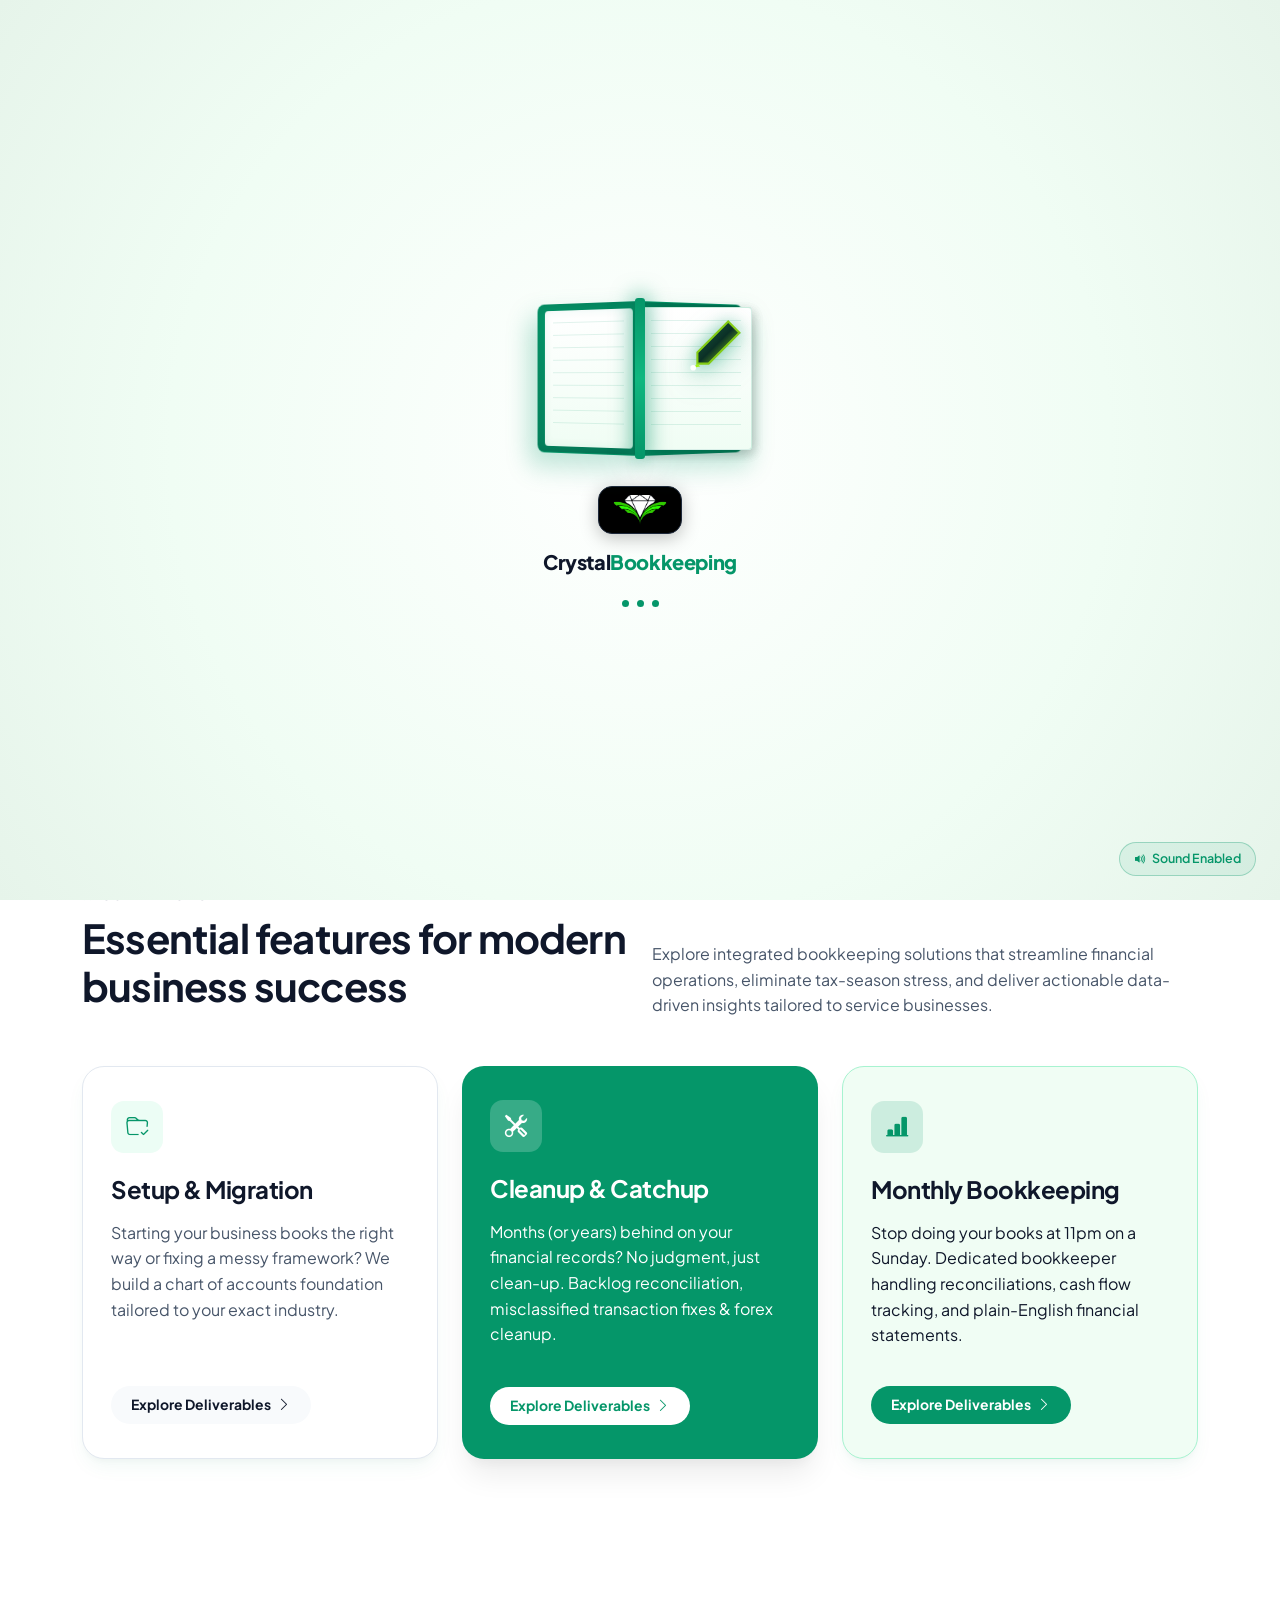
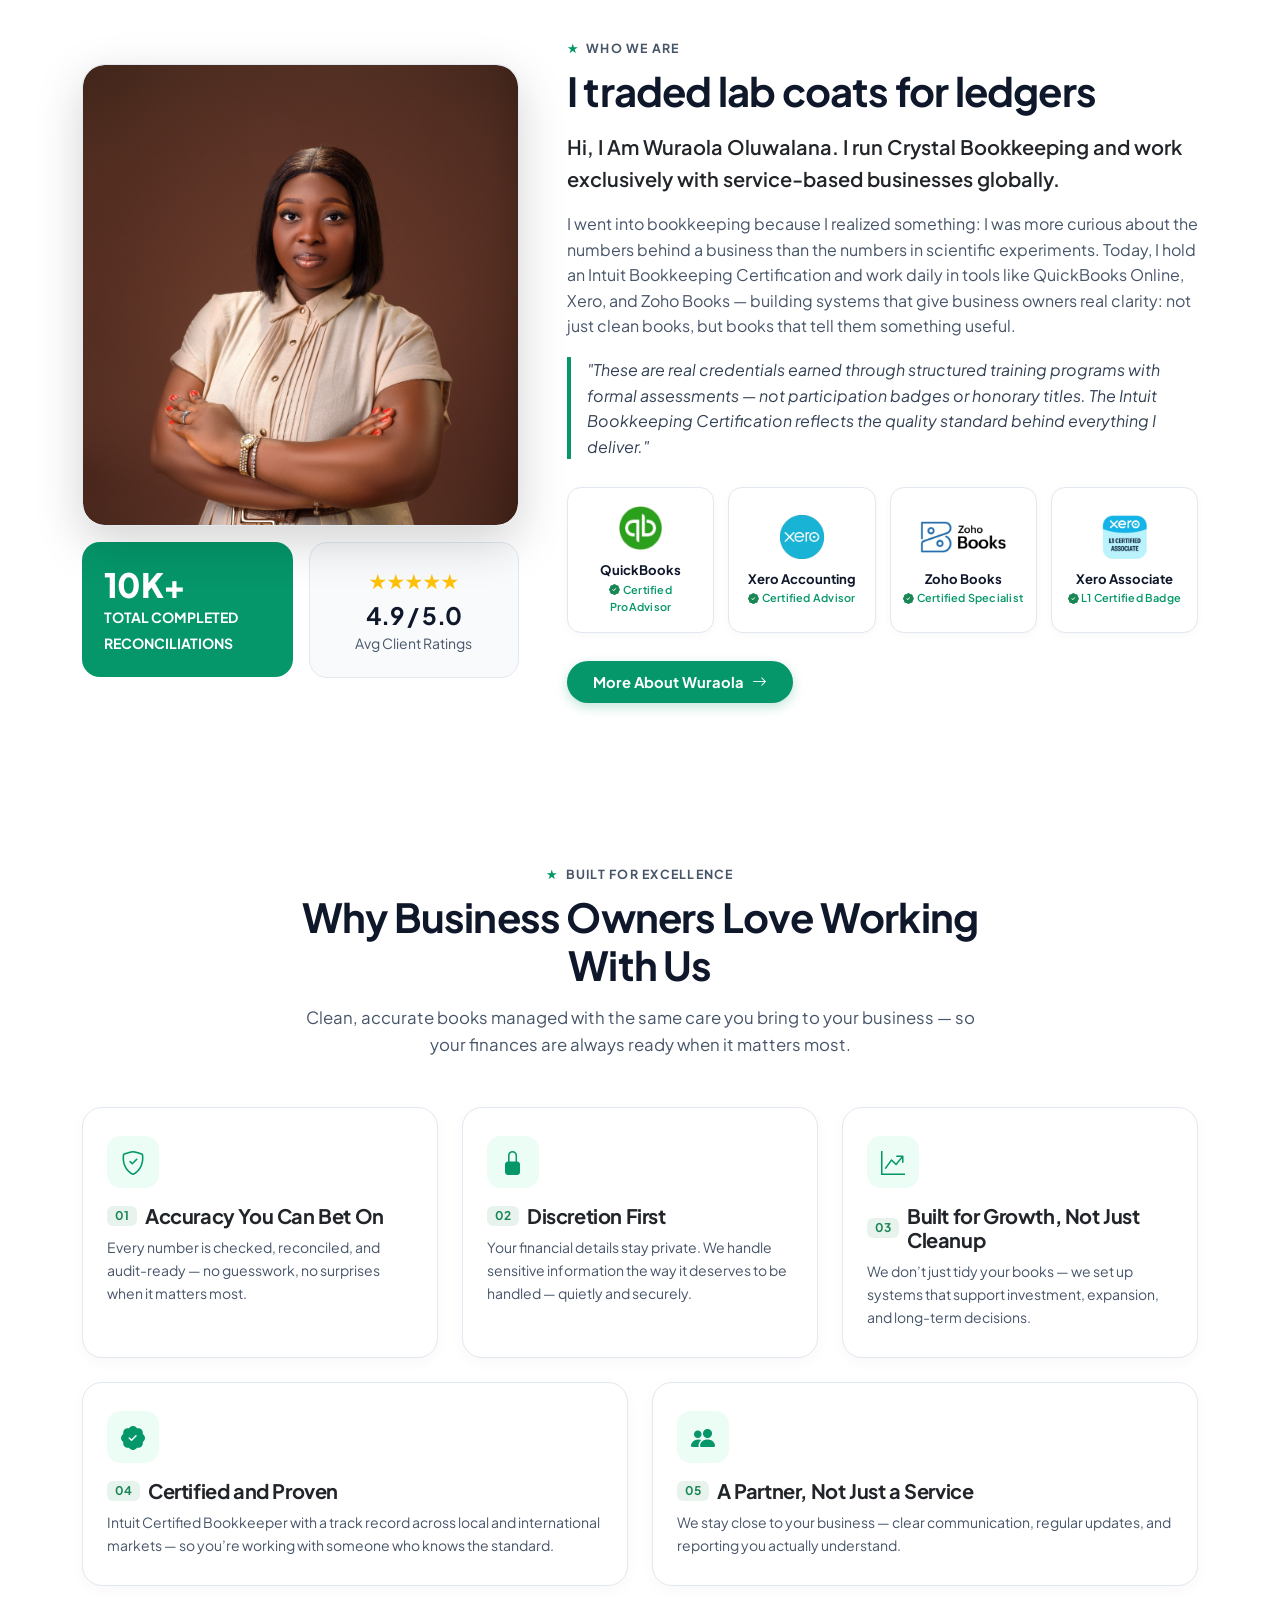
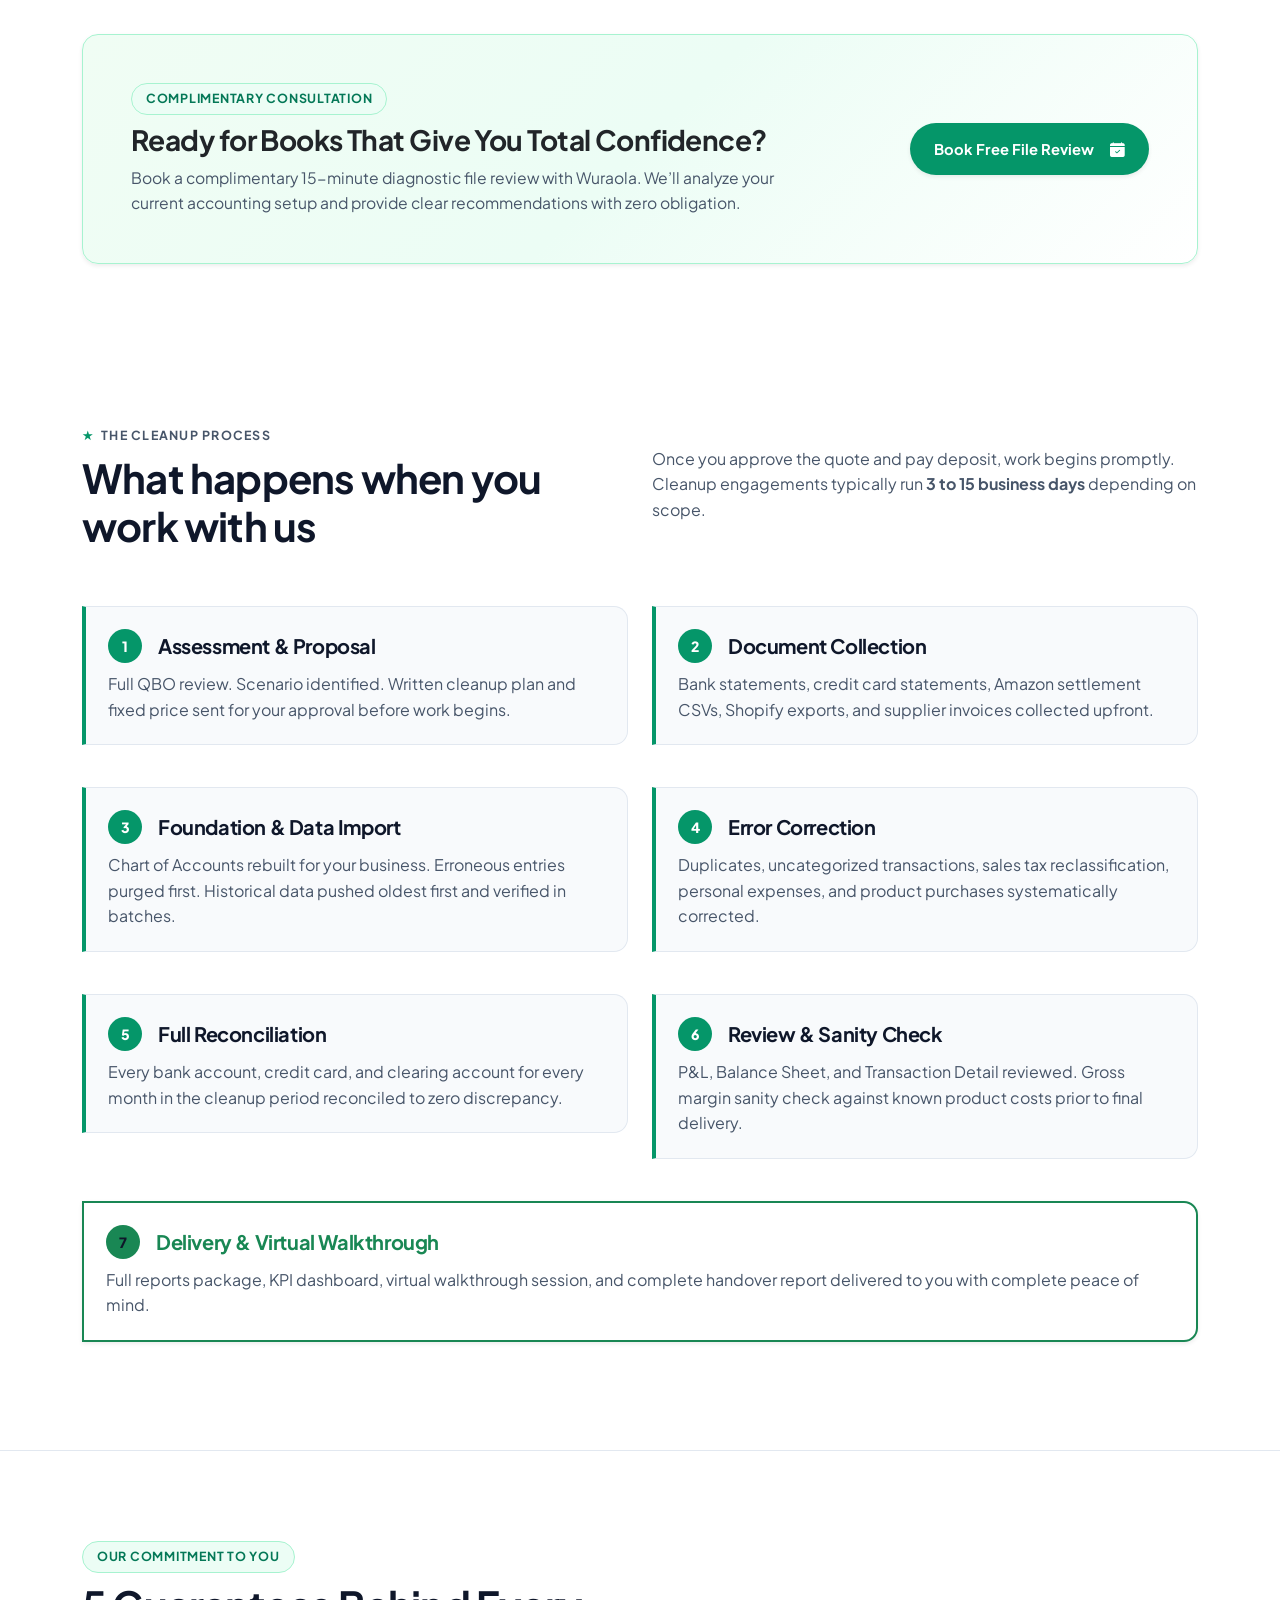
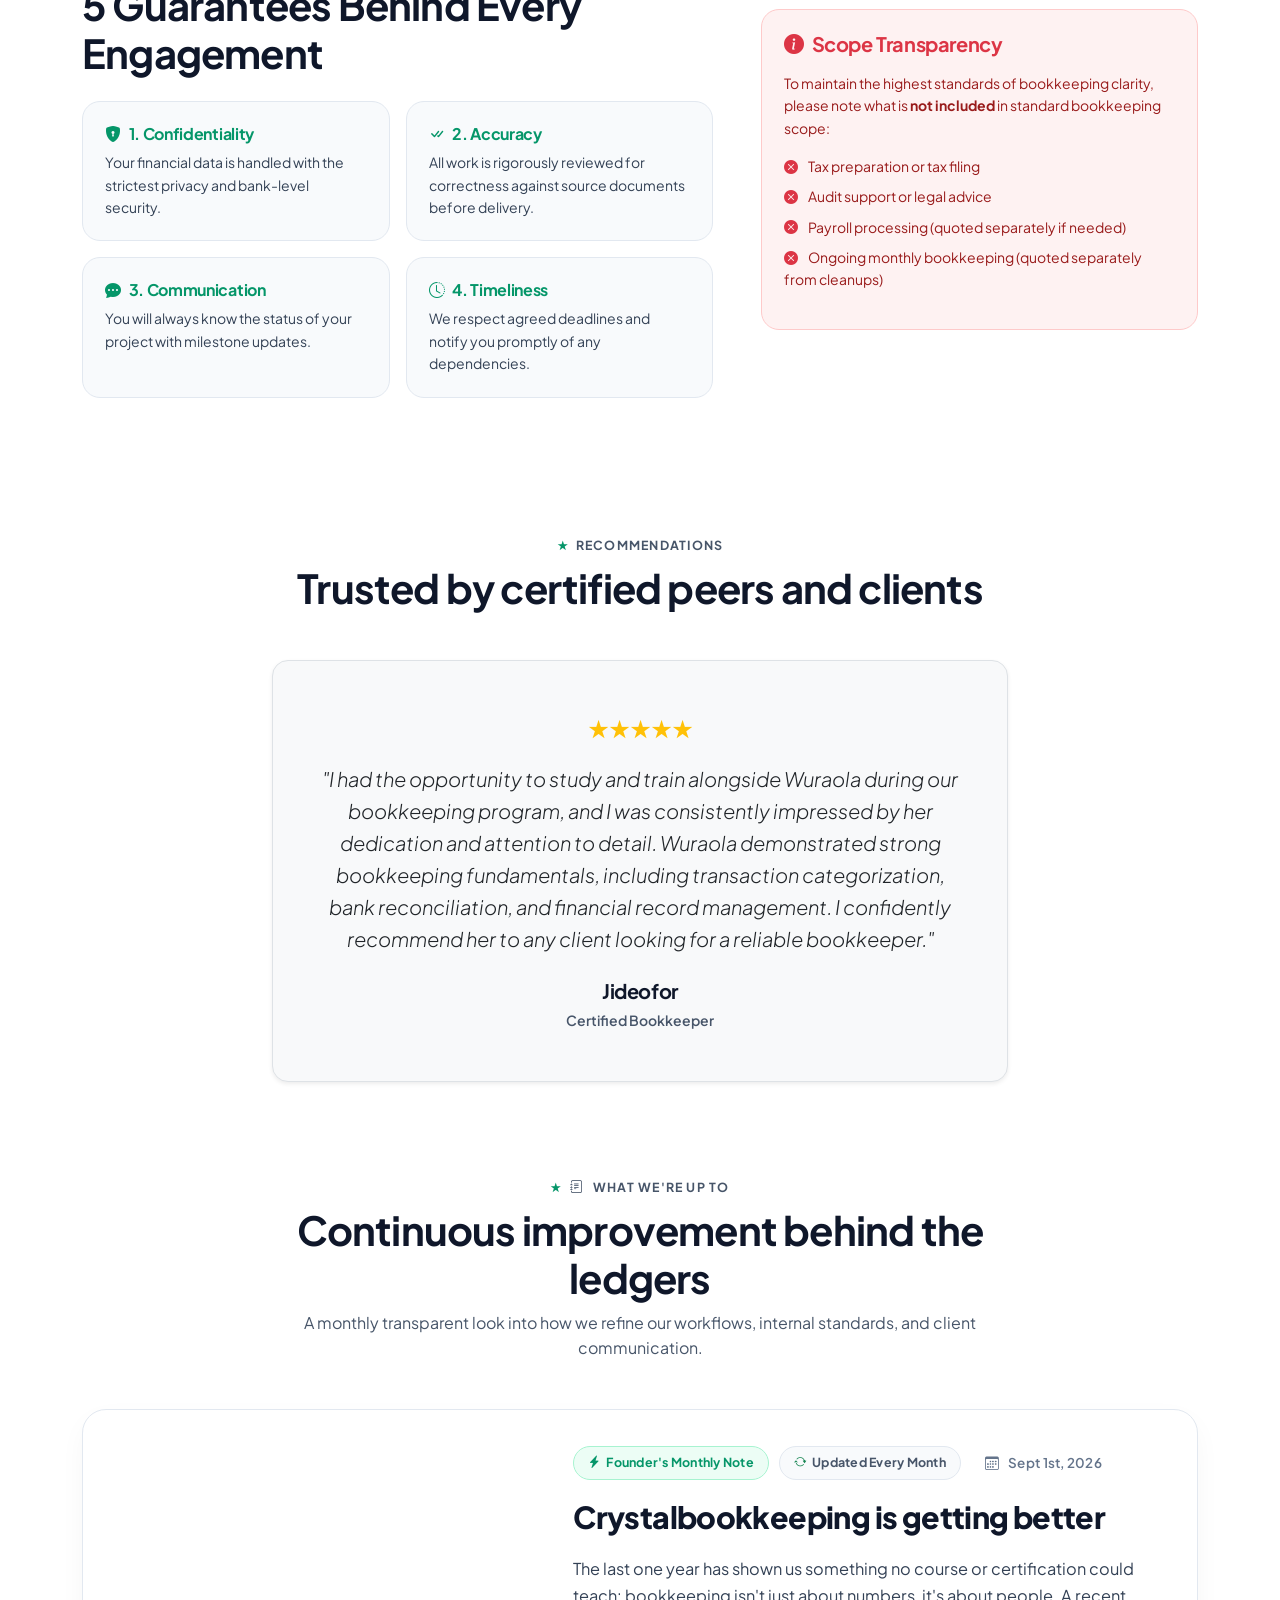
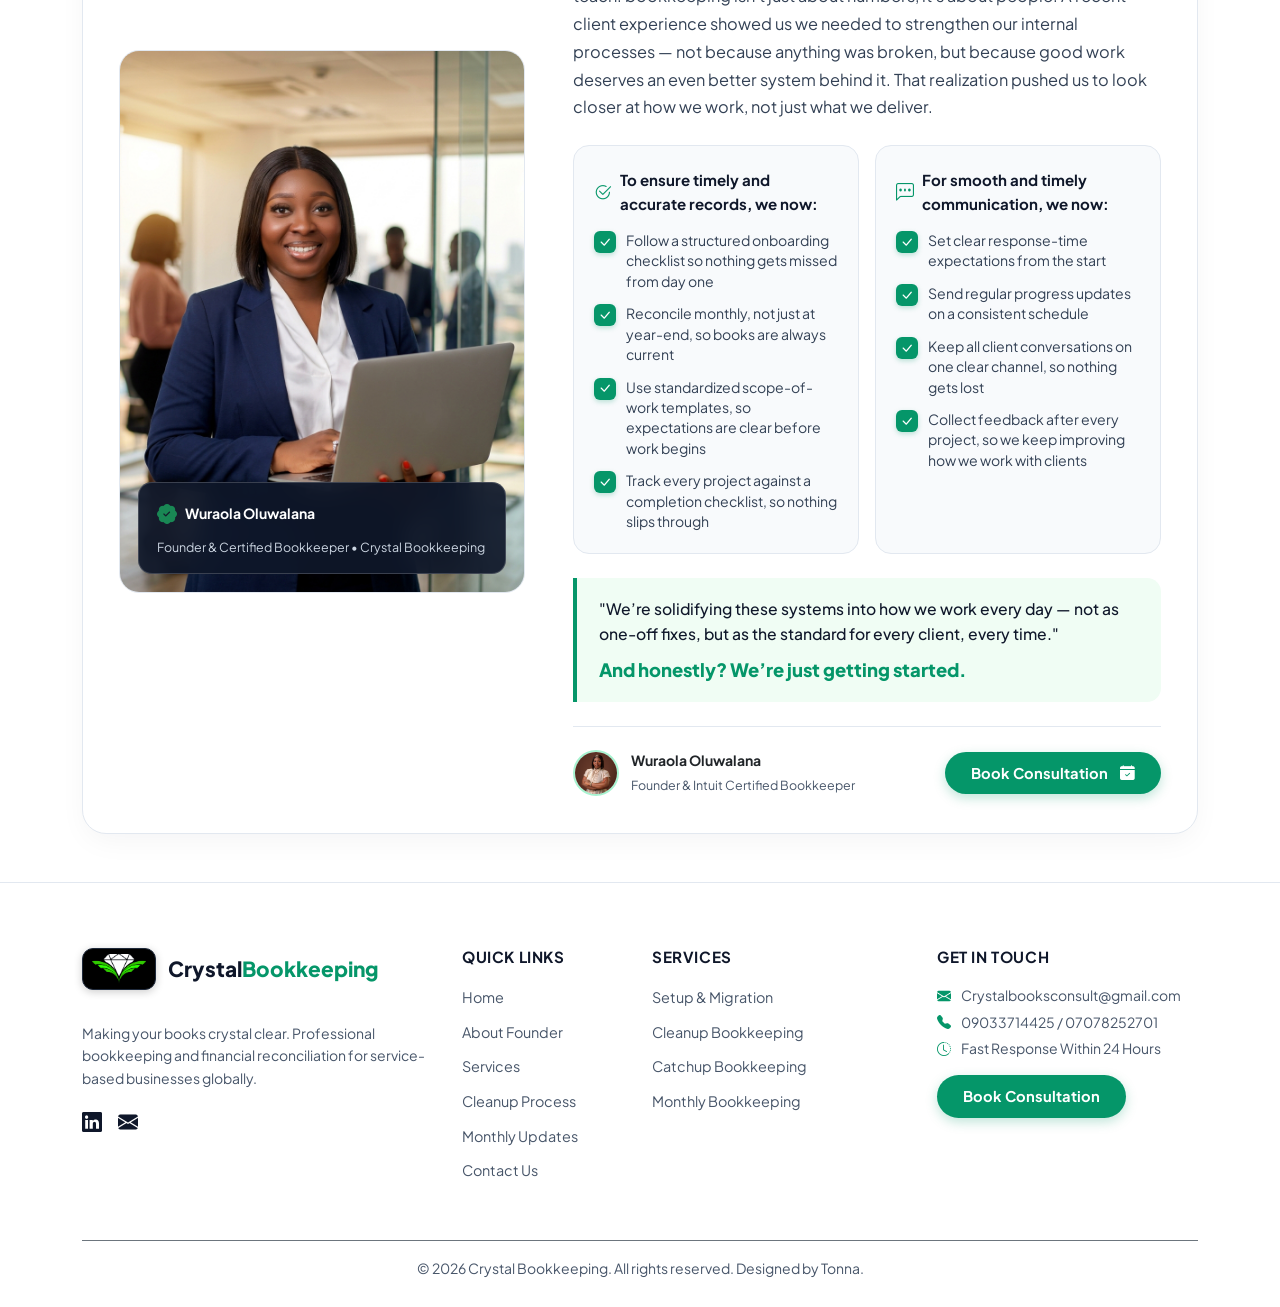
==== commit 7ead0cc5: "style: apply solid black background badge behind logo icon across all pages, navbars, footers, and p" ====
--- a/index.html
+++ b/index.html
@@ -116,7 +116,9 @@
 
     <!-- Logo + brand name -->
     <div class="preloader-logo">
-      <img src="assets/images/logo-icon.png" alt="Crystal Bookkeeping">
+      <span class="brand-logo-badge">
+        <img src="assets/images/logo-icon.png" alt="Crystal Bookkeeping">
+      </span>
       <div class="preloader-logo__name">Crystal<span>Bookkeeping</span></div>
     </div>
 
@@ -878,7 +880,9 @@
       <div class="row g-4 mb-5">
         <div class="col-lg-4">
           <a class="navbar-brand mb-3" href="index.html">
-            <img src="assets/images/logo-icon.png" alt="Crystal Bookkeeping Logo" style="height:38px; width:auto;">
+            <span class="brand-logo-badge">
+              <img src="assets/images/logo-icon.png" alt="Crystal Bookkeeping Logo">
+            </span>
             <span>Crystal<span style="color: var(--brand-lime-bright);">Bookkeeping</span></span>
           </a>
           <p class="small text-slate mt-3">
--- a/css/style.css
+++ b/css/style.css
@@ -357,8 +357,31 @@
   90%, 100% { stroke-dashoffset: 0; opacity: 0.2; }
 }
 
-.preloader-logo { display: flex; flex-direction: column; align-items: center; gap: 10px; }
-.preloader-logo img { width: 60px; height: auto; filter: drop-shadow(0 0 14px rgba(5,150,105,0.3)); animation: preloaderLogoPulse 2s ease-in-out infinite; }
+.preloader-logo { display: flex; flex-direction: column; align-items: center; gap: 12px; }
+.preloader-logo img {
+  width: 58px;
+  height: auto;
+  background: #000000;
+  border: 1px solid #1E293B;
+  border-radius: 12px;
+  padding: 6px 10px;
+  box-shadow: 0 4px 18px rgba(0,0,0,0.25);
+  animation: preloaderLogoPulse 2s ease-in-out infinite;
+}
+.preloader-logo .brand-logo-badge {
+  background: #000000;
+  border: 1px solid #1E293B;
+  border-radius: 14px;
+  padding: 8px 14px;
+  box-shadow: 0 4px 18px rgba(0,0,0,0.25);
+}
+.preloader-logo .brand-logo-badge img {
+  width: 58px;
+  height: auto;
+  border: none;
+  padding: 0;
+  box-shadow: none;
+}
 .preloader-logo__name { font-family: var(--font-main); font-size: 1.25rem; font-weight: 800; color: #0F172A; letter-spacing: -0.02em; }
 .preloader-logo__name span { color: #059669; }
 
@@ -509,16 +532,16 @@
 .navbar-brand span span {
   color: #059669 !important;
 }
-/* Luxury Brand Logo Badge with Dark Obsidian/Slate Background */
+/* Luxury Brand Logo Badge with Solid Black Background */
 .brand-logo-badge {
   display: inline-flex;
   align-items: center;
   justify-content: center;
-  background: #0F172A;
+  background: #000000 !important;
   border: 1px solid #1E293B;
   border-radius: 11px;
   padding: 5px 9px;
-  box-shadow: 0 2px 8px rgba(15, 23, 42, 0.12);
+  box-shadow: 0 2px 8px rgba(0, 0, 0, 0.2);
   transition: all 0.22s cubic-bezier(0.16, 1, 0.3, 1);
   flex-shrink: 0;
 }
@@ -528,10 +551,21 @@
   display: block;
 }
 .navbar-brand:hover .brand-logo-badge {
-  background: #0B132B;
+  background: #000000 !important;
   border-color: #059669;
-  box-shadow: 0 4px 14px rgba(5, 150, 105, 0.24);
+  box-shadow: 0 4px 14px rgba(5, 150, 105, 0.3);
   transform: translateY(-1px);
+}
+
+/* Fallback: Ensure any logo image in footer or navbar without wrapper has black background */
+.site-footer .navbar-brand img:not(.brand-logo-badge img),
+.navbar-brand img:not(.brand-logo-badge img) {
+  background: #000000;
+  border: 1px solid #1E293B;
+  border-radius: 11px;
+  padding: 5px 9px;
+  box-shadow: 0 2px 8px rgba(0, 0, 0, 0.2);
+  box-sizing: content-box;
 }
 
 .brand-icon {
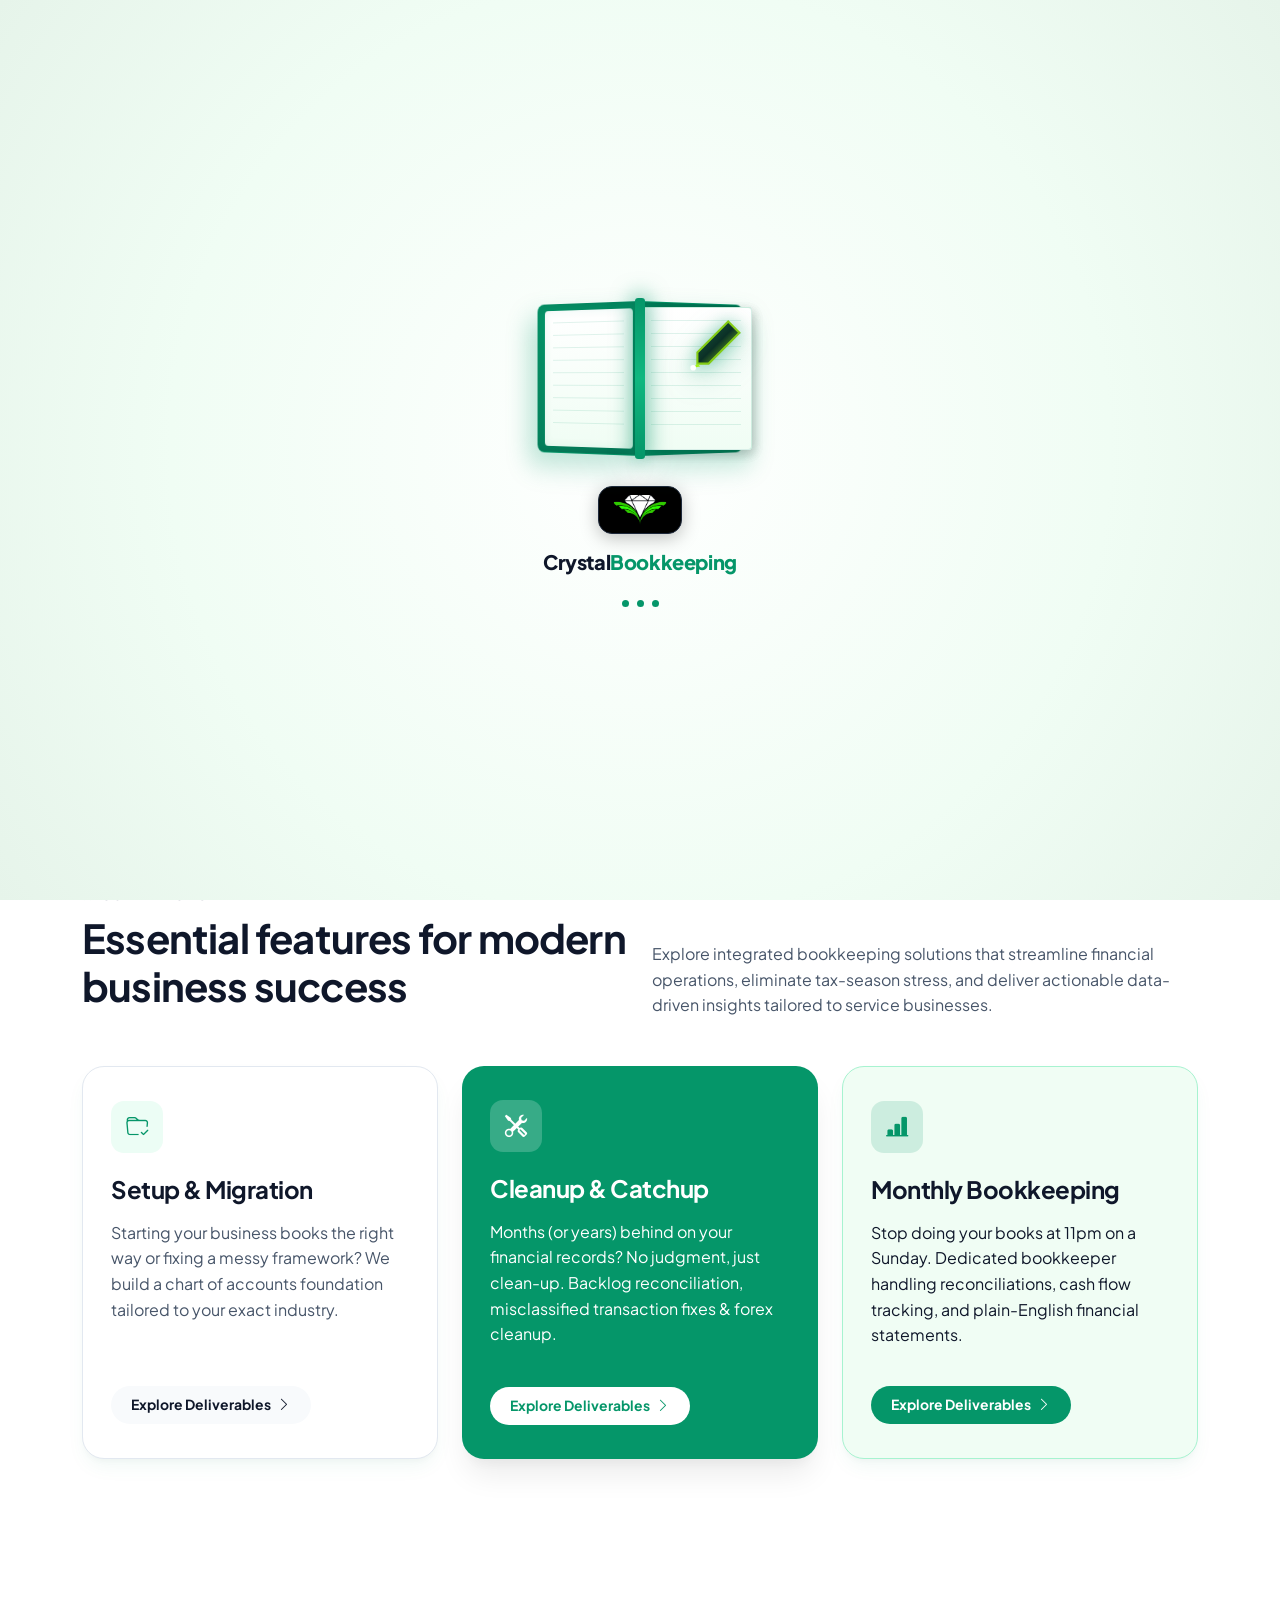
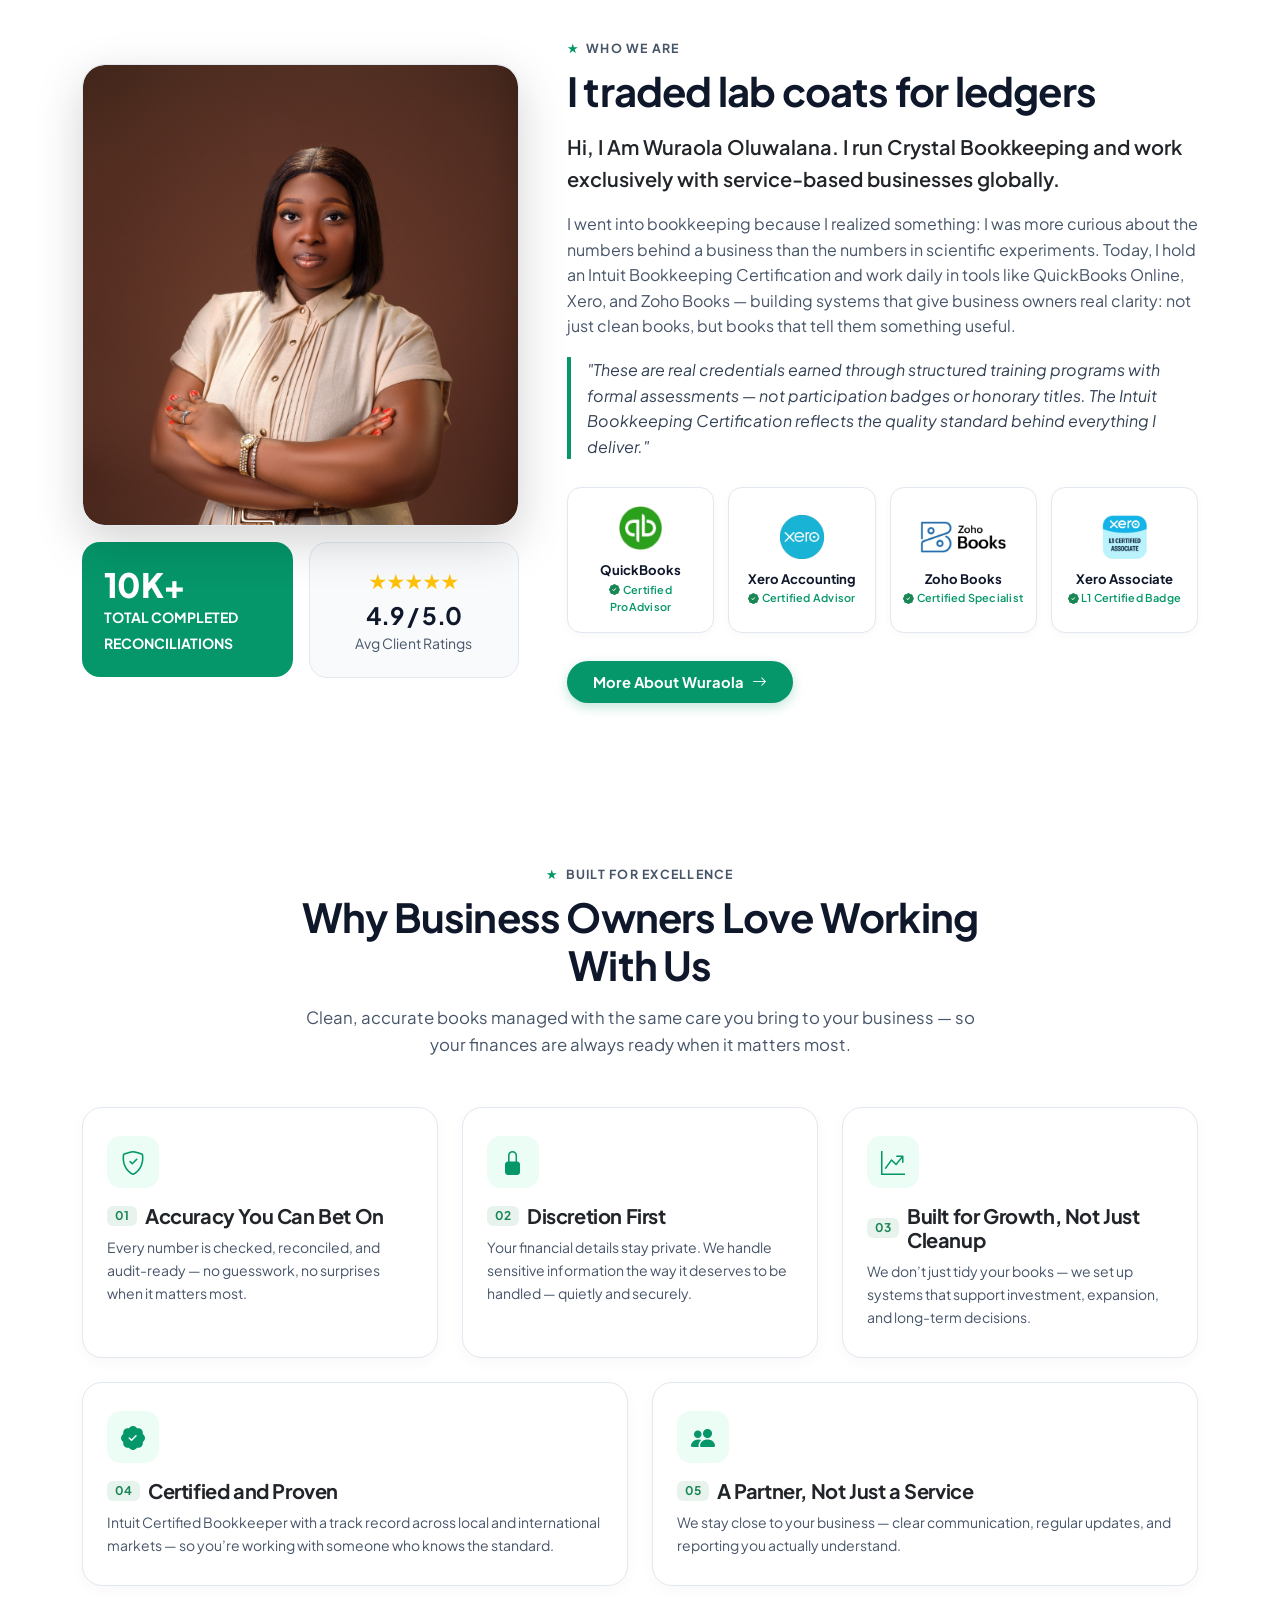
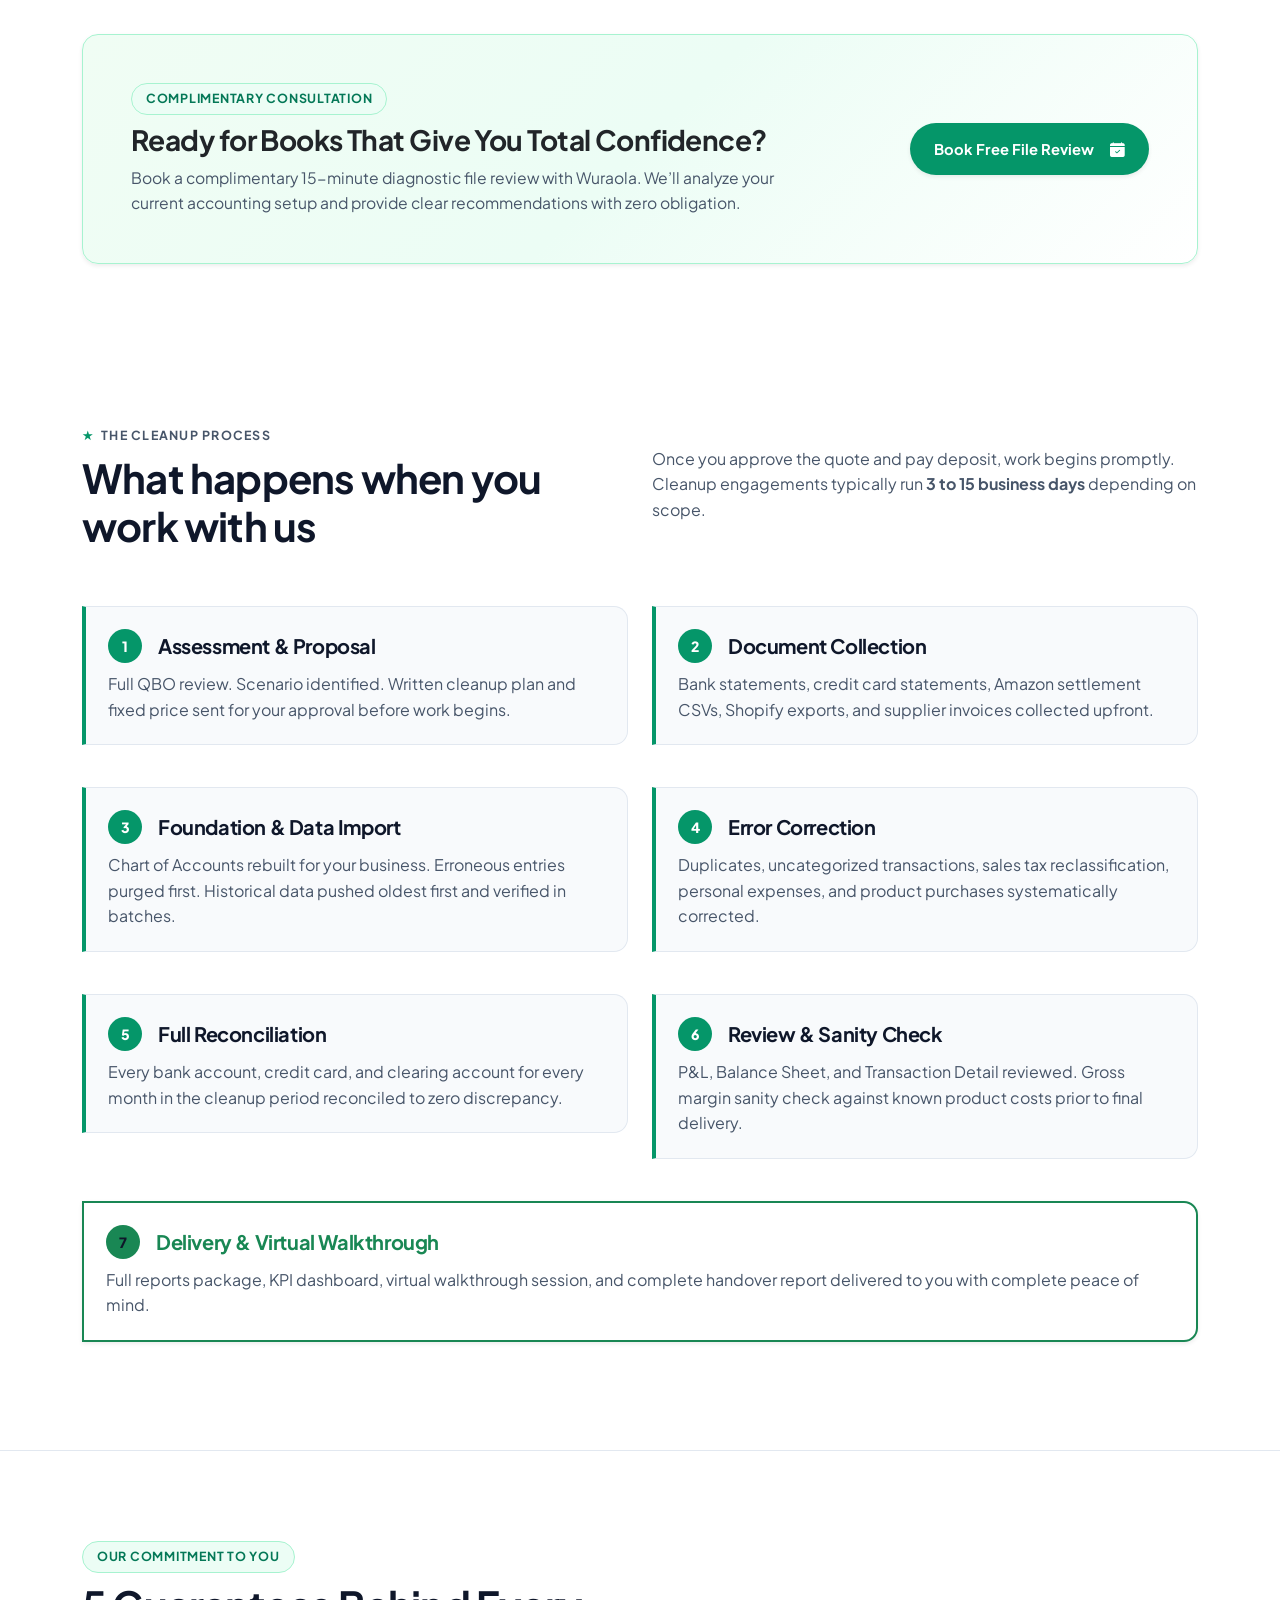
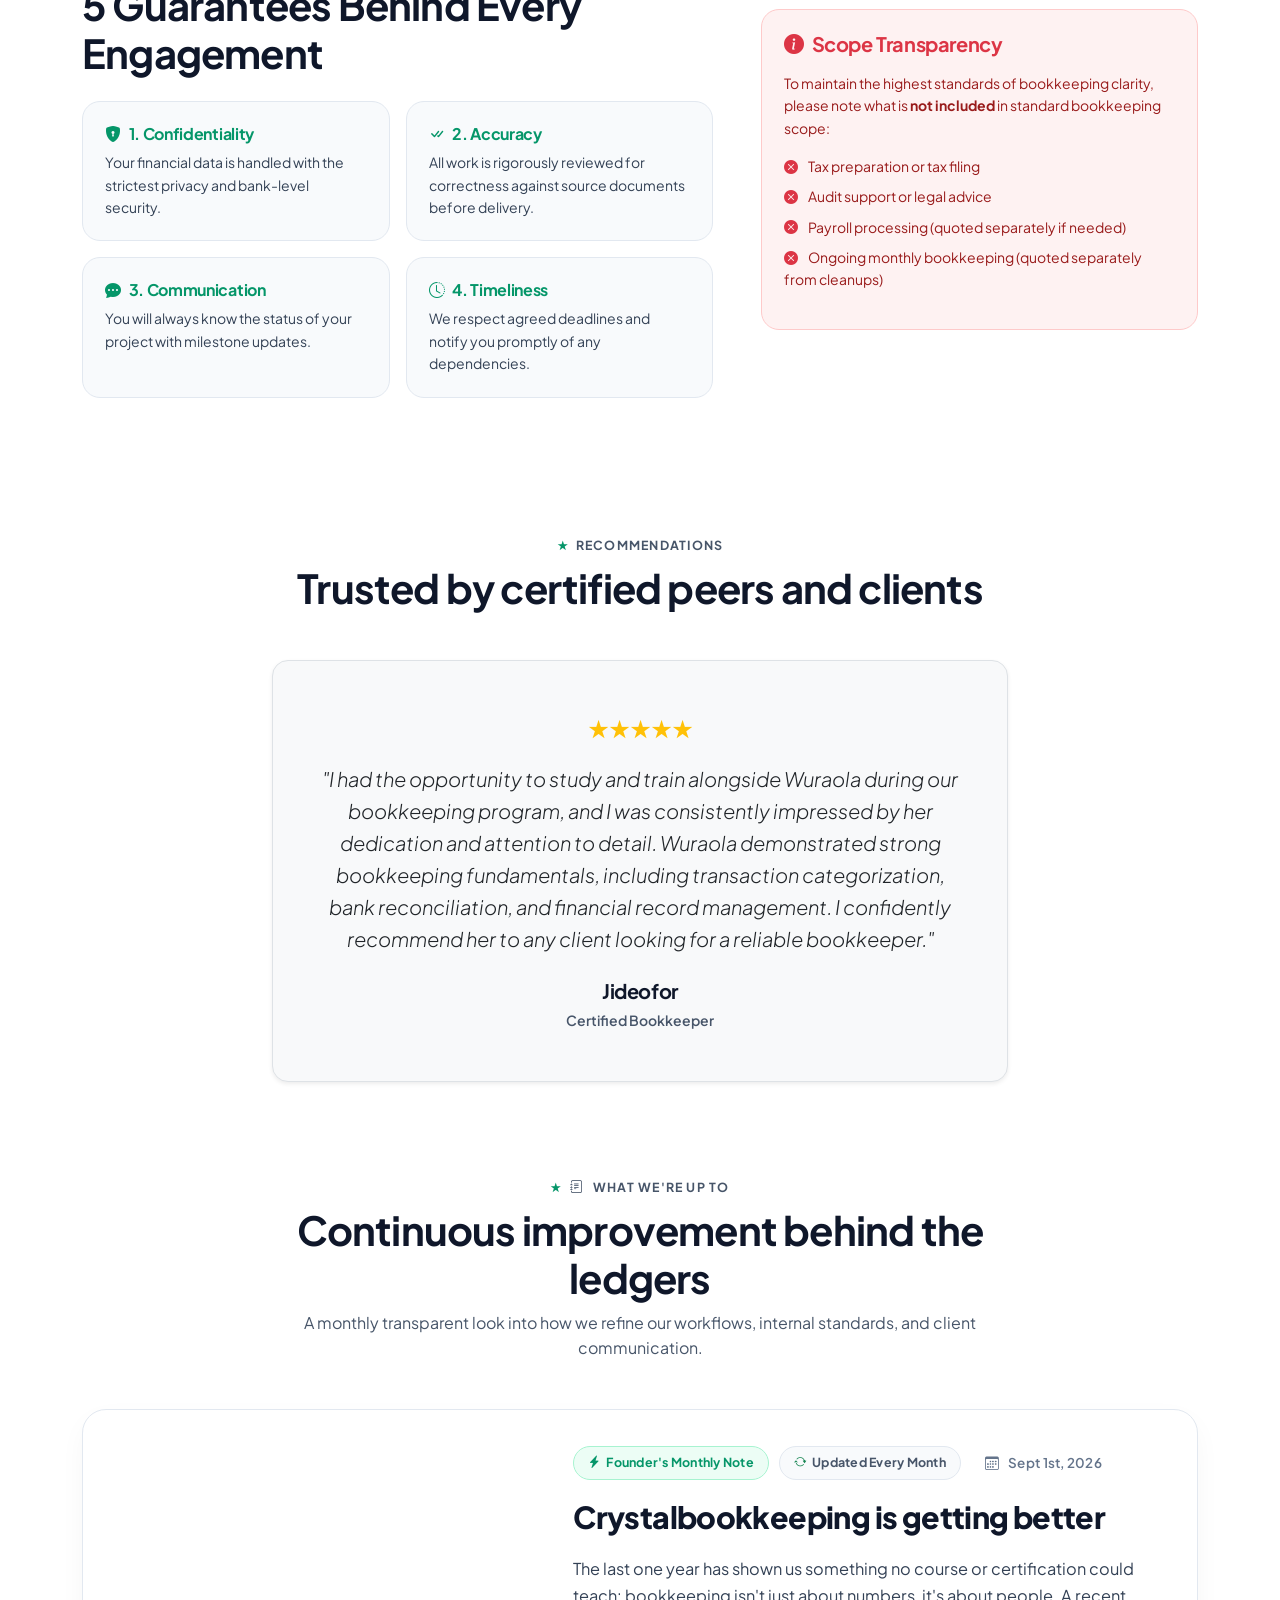
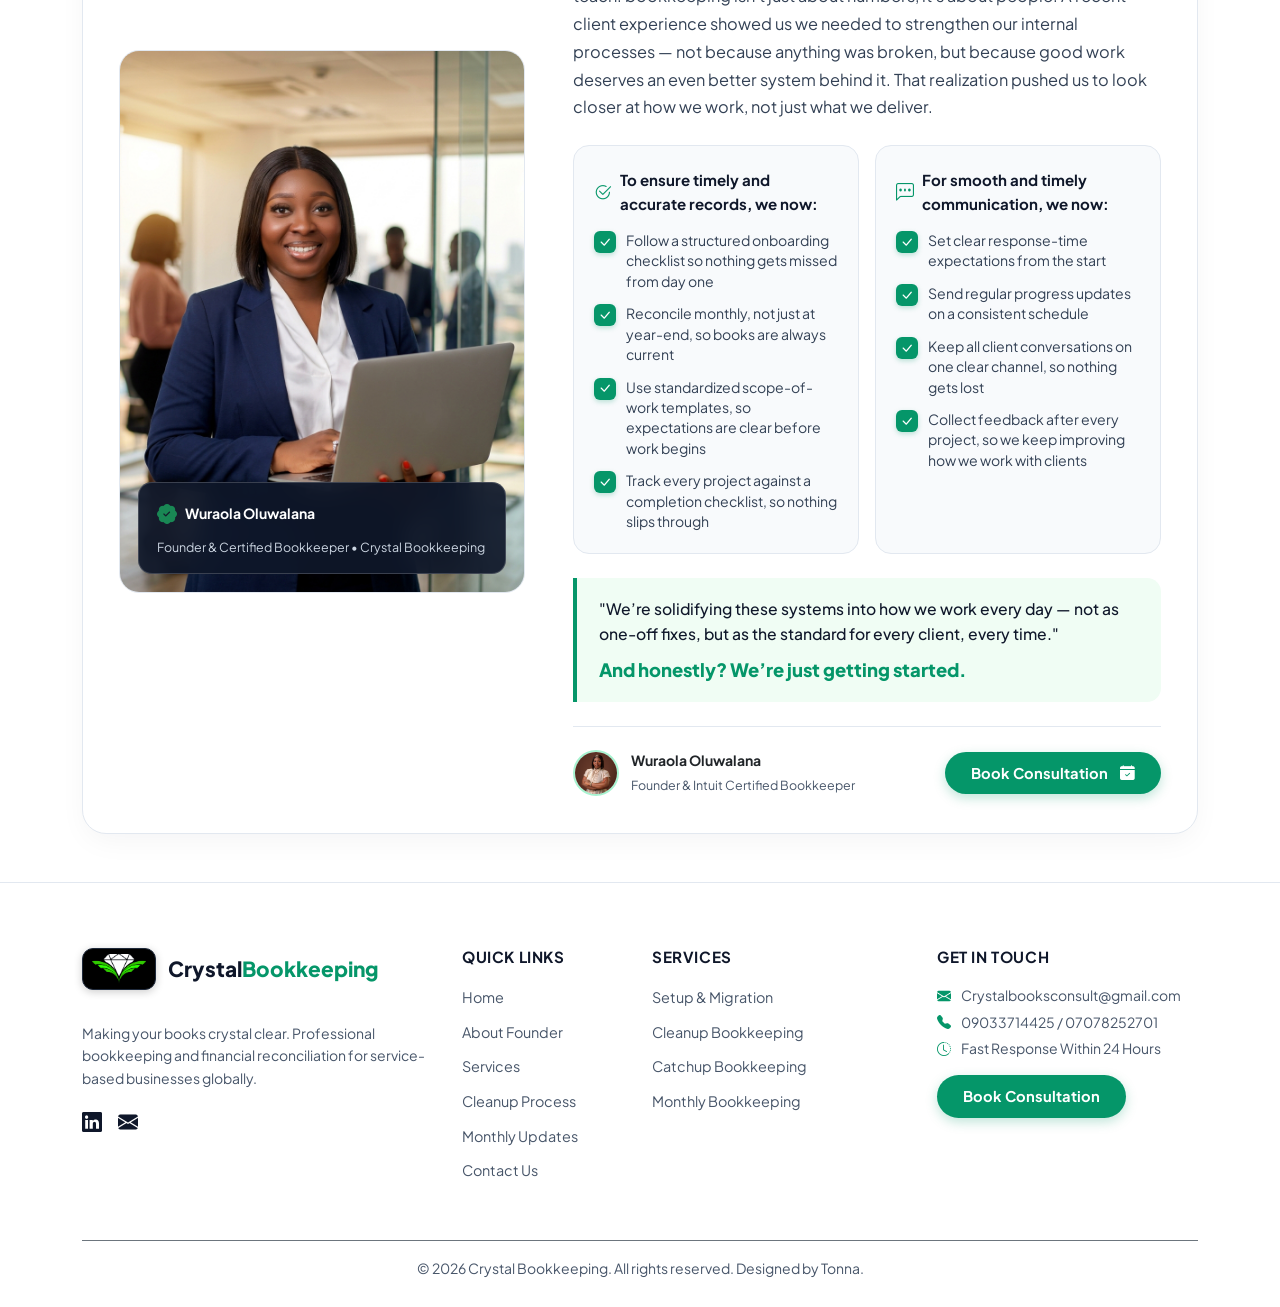
==== commit 1c6ccaba: "Completely remove preloader sound and sound indicator badges" ====
--- a/index.html
+++ b/index.html
@@ -129,10 +129,6 @@
       <span></span>
     </div>
 
-    <!-- Sound indicator -->
-    <div class="preloader-sound-hint" id="preloaderSoundHint">
-      <i class="bi bi-volume-up-fill"></i> Sound Enabled
-    </div>
   </div>
   <!-- ========== END PRELOADER ========== -->
 
--- a/css/style.css
+++ b/css/style.css
@@ -103,10 +103,6 @@
   40%           { transform: scale(1.15); opacity: 1; }
 }
 
-.preloader-sound-hint {
-  position: absolute; bottom: 24px; right: 24px; background: rgba(255, 255, 255, 0.08); border: 1px solid rgba(158, 240, 26, 0.3); color: var(--brand-lime-bright); padding: 6px 14px; border-radius: 20px; font-size: 0.78rem; font-weight: 600; display: inline-flex; align-items: center; gap: 6px; cursor: pointer; transition: all 0.2s ease; z-index: 100;
-}
-.preloader-sound-hint:hover { background: rgba(158, 240, 26, 0.2); transform: scale(1.04); }
 
 #crystalPreloader.preloader--fade-out { animation: preloaderFadeOut 0.6s ease forwards; }
 @keyframes preloaderFadeOut {
@@ -399,13 +395,6 @@
   40%           { transform: scale(1.15); opacity: 1; }
 }
 
-.preloader-sound-hint {
-  position: absolute; bottom: 24px; right: 24px;
-  background: rgba(5, 150, 105, 0.08); border: 1px solid rgba(5, 150, 105, 0.3);
-  color: #059669; padding: 6px 14px; border-radius: 20px; font-size: 0.78rem; font-weight: 600;
-  display: inline-flex; align-items: center; gap: 6px; cursor: pointer; transition: all 0.2s ease; z-index: 100;
-}
-.preloader-sound-hint:hover { background: rgba(5, 150, 105, 0.18); transform: scale(1.04); }
 
 #crystalPreloader.preloader--fade-out { animation: preloaderFadeOut 0.6s ease forwards; }
 @keyframes preloaderFadeOut {
